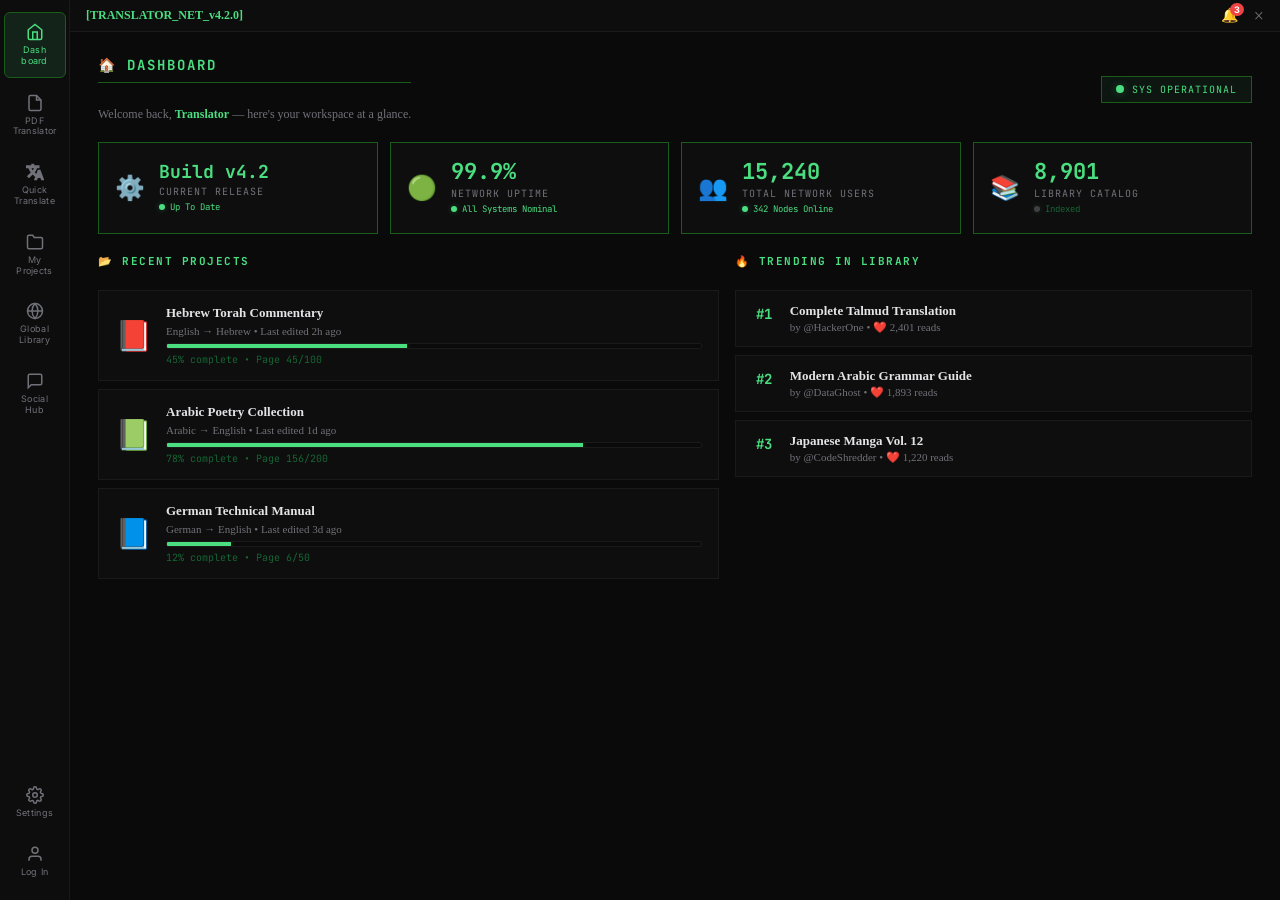
==== web_ui/index.html @ 0e7c860c "New UI moving onto social hub and dashboard" ====
<!DOCTYPE html>
<html lang="en">
<head>
    <meta charset="UTF-8">
    <meta name="viewport" content="width=device-width, initial-scale=1.0">
    <title>[PDF_TRANSLATOR_v4.2.0]</title>
    <link href="https://fonts.googleapis.com/css2?family=JetBrains+Mono:wght@400;500;700&family=Inter:wght@400;600;700&display=swap" rel="stylesheet">
    <link rel="stylesheet" href="style.css">
    <script type="text/javascript" src="/eel.js"></script>
</head>
<body>

    <div class="app-container">
        
        <!-- NARROW SIDEBAR -->
        <aside class="sidebar">
            <div class="sidebar-icon active" data-tab="dashboard" onclick="switchTab('dashboard', this)">
                <svg width="18" height="18" viewBox="0 0 24 24" fill="none" stroke="currentColor" stroke-width="2"><path d="M3 9l9-7 9 7v11a2 2 0 0 1-2 2H5a2 2 0 0 1-2-2z"/><polyline points="9 22 9 12 15 12 15 22"/></svg>
                <span>Dash<br>board</span>
            </div>
            <div class="sidebar-icon" data-tab="translator" onclick="switchTab('translator', this)">
                <svg width="18" height="18" viewBox="0 0 24 24" fill="none" stroke="currentColor" stroke-width="2"><path d="M14 2H6a2 2 0 0 0-2 2v16a2 2 0 0 0 2 2h12a2 2 0 0 0 2-2V8z"/><polyline points="14 2 14 8 20 8"/></svg>
                <span>PDF<br>Translator</span>
            </div>
            <div class="sidebar-icon" data-tab="quicktranslate" onclick="switchTab('quicktranslate', this)">
                <svg width="18" height="18" viewBox="0 0 24 24" fill="none" stroke="currentColor" stroke-width="2"><path d="M12.87 15.07l-2.54-2.51.03-.03A17.52 17.52 0 0014.07 6H17V4h-7V2H8v2H1v2h11.17C11.5 7.92 10.44 9.75 9 11.35 8.07 10.32 7.3 9.19 6.69 8h-2c.73 1.63 1.73 3.17 2.98 4.56l-5.09 5.02L4 19l5-5 3.11 3.11.76-2.04zM18.5 10h-2L12 22h2l1.12-3h4.75L21 22h2l-4.5-12zm-2.62 7l1.62-4.33L19.12 17h-3.24z"/></svg>
                <span>Quick<br>Translate</span>
            </div>
            <div class="sidebar-icon" data-tab="projects" onclick="switchTab('projects', this)">
                <svg width="18" height="18" viewBox="0 0 24 24" fill="none" stroke="currentColor" stroke-width="2"><path d="M22 19a2 2 0 0 1-2 2H4a2 2 0 0 1-2-2V5a2 2 0 0 1 2-2h5l2 3h9a2 2 0 0 1 2 2z"/></svg>
                <span>My<br>Projects</span>
            </div>
            <div class="sidebar-icon" data-tab="library" onclick="switchTab('library', this)">
                <svg width="18" height="18" viewBox="0 0 24 24" fill="none" stroke="currentColor" stroke-width="2"><circle cx="12" cy="12" r="10"/><line x1="2" y1="12" x2="22" y2="12"/><path d="M12 2a15.3 15.3 0 0 1 4 10 15.3 15.3 0 0 1-4 10 15.3 15.3 0 0 1-4-10 15.3 15.3 0 0 1 4-10z"/></svg>
                <span>Global<br>Library</span>
            </div>
            <div class="sidebar-icon" data-tab="social" onclick="switchTab('social', this)">
                <svg width="18" height="18" viewBox="0 0 24 24" fill="none" stroke="currentColor" stroke-width="2"><path d="M21 15a2 2 0 0 1-2 2H7l-4 4V5a2 2 0 0 1 2-2h14a2 2 0 0 1 2 2z"/></svg>
                <span>Social<br>Hub</span>
            </div>
            <div class="sidebar-spacer"></div>
            <div class="sidebar-icon" id="sidebarSettingsBtn" data-tab="settings" onclick="switchTab('settings', this)">
                <svg width="18" height="18" viewBox="0 0 24 24" fill="none" stroke="currentColor" stroke-width="2"><circle cx="12" cy="12" r="3"/><path d="M19.4 15a1.65 1.65 0 0 0 .33 1.82l.06.06a2 2 0 0 1 0 2.83 2 2 0 0 1-2.83 0l-.06-.06a1.65 1.65 0 0 0-1.82-.33 1.65 1.65 0 0 0-1 1.51V21a2 2 0 0 1-2 2 2 2 0 0 1-2-2v-.09A1.65 1.65 0 0 0 9 19.4a1.65 1.65 0 0 0-1.82.33l-.06.06a2 2 0 0 1-2.83 0 2 2 0 0 1 0-2.83l.06-.06A1.65 1.65 0 0 0 4.68 15a1.65 1.65 0 0 0-1.51-1H3a2 2 0 0 1-2-2 2 2 0 0 1 2-2h.09A1.65 1.65 0 0 0 4.6 9a1.65 1.65 0 0 0-.33-1.82l-.06-.06a2 2 0 0 1 0-2.83 2 2 0 0 1 2.83 0l.06.06A1.65 1.65 0 0 0 9 4.68a1.65 1.65 0 0 0 1-1.51V3a2 2 0 0 1 2-2 2 2 0 0 1 2 2v.09a1.65 1.65 0 0 0 1 1.51 1.65 1.65 0 0 0 1.82-.33l.06-.06a2 2 0 0 1 2.83 0 2 2 0 0 1 0 2.83l-.06.06A1.65 1.65 0 0 0 19.4 9a1.65 1.65 0 0 0 1.51 1H21a2 2 0 0 1 2 2 2 2 0 0 1-2 2h-.09a1.65 1.65 0 0 0-1.51 1z"/></svg>
                <span>Settings</span>
            </div>
            <div class="sidebar-icon" id="sidebarProfileBtn" onclick="openLoginModal()">
                <svg width="18" height="18" viewBox="0 0 24 24" fill="none" stroke="currentColor" stroke-width="2"><path d="M20 21v-2a4 4 0 0 0-4-4H8a4 4 0 0 0-4 4v2"/><circle cx="12" cy="7" r="4"/></svg>
                <span>Log In</span>
            </div>
        </aside>

        <!-- MAIN WORKSPACE -->
        <main class="workspace">
            
            <!-- CUSTOM TITLE BAR -->
            <div class="title-bar">
                <span class="title-text">[TRANSLATOR_NET_v4.2.0]</span>
                <div class="title-bar-right">
                    <div class="title-notif-btn" onclick="toggleNotifDropdown()">
                        🔔 <span class="notif-badge">3</span>
                    </div>
                    <span class="title-close">×</span>
                </div>
                
                <!-- NOTIFICATION DROPDOWN -->
                <div class="notif-dropdown" id="notifDropdown" style="display:none;">
                    <div class="notif-dropdown-header">RECENT NOTIFICATIONS</div>
                    <div class="dash-notif-list">
                        <div class="dash-notif" onclick="openSocialHub()">
                            <span class="notif-icon">👤</span>
                            <div class="notif-text">
                                <span class="notif-user">@CodeShredder</span> sent you a friend request
                                <div class="notif-time">2 minutes ago</div>
                            </div>
                        </div>
                        <div class="dash-notif" onclick="openSocialHub()">
                            <span class="notif-icon">📚</span>
                            <div class="notif-text">
                                <span class="notif-user">@NetReaver</span> shared "Russian Classics"
                                <div class="notif-time">1 hour ago</div>
                            </div>
                        </div>
                        <div class="dash-notif" onclick="openSocialHub()">
                            <span class="notif-icon">💬</span>
                            <div class="notif-text">
                                New message from <span class="notif-user">@Cipher_X</span>
                                <div class="notif-time">3 hours ago</div>
                            </div>
                        </div>
                    </div>
                </div>
            </div>

            <!-- ======================== -->
            <!-- TAB: DASHBOARD            -->
            <!-- ======================== -->
            <div class="tab-page active" id="tab-dashboard">
                <div class="page-content dash-page">
                    <!-- Welcome Header -->
                    <div class="dash-welcome">
                        <div class="dash-welcome-text">
                            <div class="page-title">🏠 DASHBOARD</div>
                            <div class="dash-greeting">Welcome back, <span class="dash-username">Translator</span> — here's your workspace at a glance.</div>
                        </div>
                        <div class="dash-sys-status">
                            <span class="sys-dot"></span>
                            <span>SYS OPERATIONAL</span>
                        </div>
                    </div>

                    <!-- Stat Widgets Row -->
                    <div class="dash-stats-row">
                        <div class="dash-stat">
                            <div class="dash-stat-icon" style="font-size:24px;">⚙️</div>
                            <div class="dash-stat-info">
                                <div class="dash-stat-number" style="font-size:18px;">Build v4.2</div>
                                <div class="dash-stat-label">Current Release</div>
                                <div class="dash-stat-live"><span class="live-dot"></span> Up To Date</div>
                            </div>
                        </div>
                        <div class="dash-stat">
                            <div class="dash-stat-icon" style="font-size:24px;">🟢</div>
                            <div class="dash-stat-info">
                                <div class="dash-stat-number">99.9%</div>
                                <div class="dash-stat-label">Network Uptime</div>
                                <div class="dash-stat-live"><span class="live-dot"></span> All Systems Nominal</div>
                            </div>
                        </div>
                        <div class="dash-stat">
                            <div class="dash-stat-icon" style="font-size:24px;">👥</div>
                            <div class="dash-stat-info">
                                <div class="dash-stat-number">15,240</div>
                                <div class="dash-stat-label">Total Network Users</div>
                                <div class="dash-stat-live"><span class="live-dot"></span> 342 Nodes Online</div>
                            </div>
                        </div>
                        <div class="dash-stat">
                            <div class="dash-stat-icon" style="font-size:24px;">📚</div>
                            <div class="dash-stat-info">
                                <div class="dash-stat-number">8,901</div>
                                <div class="dash-stat-label">Library Catalog</div>
                                <div class="dash-stat-live" style="color:var(--text-green-dim);"><span class="live-dot" style="animation:none;opacity:0.5; background:var(--text-muted);"></span> Indexed</div>
                            </div>
                        </div>
                    </div>

                    <!-- Two-Column: Recent Projects + Right Panel -->
                    <div class="dash-main-grid">
                        <!-- Left: Recent Projects -->
                        <div class="dash-section">
                            <div class="section-label">📂 RECENT PROJECTS</div>
                            <div class="dash-projects-list">
                                <div class="dash-project-card" onclick="switchTab('translator', document.querySelector('[data-tab=translator]'))">
                                    <div class="dash-project-cover">📕</div>
                                    <div class="dash-project-info">
                                        <div class="dash-project-name">Hebrew Torah Commentary</div>
                                        <div class="dash-project-meta">English → Hebrew • Last edited 2h ago</div>
                                        <div class="dash-project-progress-bar"><div class="dash-project-fill" style="width:45%"></div></div>
                                        <div class="dash-project-percent">45% complete • Page 45/100</div>
                                    </div>
                                </div>
                                <div class="dash-project-card">
                                    <div class="dash-project-cover">📗</div>
                                    <div class="dash-project-info">
                                        <div class="dash-project-name">Arabic Poetry Collection</div>
                                        <div class="dash-project-meta">Arabic → English • Last edited 1d ago</div>
                                        <div class="dash-project-progress-bar"><div class="dash-project-fill" style="width:78%"></div></div>
                                        <div class="dash-project-percent">78% complete • Page 156/200</div>
                                    </div>
                                </div>
                                <div class="dash-project-card">
                                    <div class="dash-project-cover">📘</div>
                                    <div class="dash-project-info">
                                        <div class="dash-project-name">German Technical Manual</div>
                                        <div class="dash-project-meta">German → English • Last edited 3d ago</div>
                                        <div class="dash-project-progress-bar"><div class="dash-project-fill" style="width:12%"></div></div>
                                        <div class="dash-project-percent">12% complete • Page 6/50</div>
                                    </div>
                                </div>
                            </div>
                        </div>

                        <!-- Right: Trending -->
                        <div class="dash-right-col">
                            <!-- Trending -->
                            <div class="dash-section">
                                <div class="section-label">🔥 TRENDING IN LIBRARY</div>
                                <div class="dash-trending-list">
                                    <div class="dash-trending-item">
                                        <span class="trending-rank">#1</span>
                                        <div class="trending-info">
                                            <div class="trending-title">Complete Talmud Translation</div>
                                            <div class="trending-meta">by @HackerOne • ❤️ 2,401 reads</div>
                                        </div>
                                    </div>
                                    <div class="dash-trending-item">
                                        <span class="trending-rank">#2</span>
                                        <div class="trending-info">
                                            <div class="trending-title">Modern Arabic Grammar Guide</div>
                                            <div class="trending-meta">by @DataGhost • ❤️ 1,893 reads</div>
                                        </div>
                                    </div>
                                    <div class="dash-trending-item">
                                        <span class="trending-rank">#3</span>
                                        <div class="trending-info">
                                            <div class="trending-title">Japanese Manga Vol. 12</div>
                                            <div class="trending-meta">by @CodeShredder • ❤️ 1,220 reads</div>
                                        </div>
                                    </div>
                                </div>
                            </div>
                        </div>
                    </div>
                </div>
            </div>

            <!-- ======================== -->
            <!-- TAB: TRANSLATOR          -->
            <!-- ======================== -->
            <div class="tab-page" id="tab-translator">

                <!-- STATE 1: DROP ZONE (shown on app open) -->
                <div class="translator-dropzone-state" id="translator-dropzone-state"
                     ondragover="event.preventDefault(); this.querySelector('.translator-dropzone').classList.add('drag-hover')"
                     ondragleave="this.querySelector('.translator-dropzone').classList.remove('drag-hover')"
                     ondrop="handlePDFDrop(event)">
                    <div class="translator-dropzone" onclick="handlePDFClick()">
                        <div class="translator-drop-icon">📄</div>
                        <div class="translator-drop-title">Drop a PDF here or click to browse</div>
                        <div class="translator-drop-hint">Supports PDF files up to 200MB</div>
                        <div class="translator-drop-formats">
                            <span class="format-tag">PDF</span>
                        </div>
                    </div>
                </div>

                <!-- STATE 2: ACTIVE WORKSPACE (hidden until PDF loaded) -->
                <div class="translator-workspace" id="translator-workspace" style="display:none;">
                    <header class="top-bar">
                        <div class="search-box">
                            <span class="search-icon">🔍</span>
                            <input type="text" id="translatorSearchInput" placeholder="Search text in book... (Enter)" onkeydown="if(event.key==='Enter') searchPDFContent()">
                        </div>
                        <div class="progress-module">
                            <span class="progress-label" id="translator-progress-label">Ready — Press START to begin translation</span>
                            <div class="progress-track">
                                <div class="progress-fill" id="translator-progress-fill" style="width: 0%;"></div>
                            </div>
                        </div>
                        <div class="top-bar-controls">
                            <button class="footer-btn" id="translator-rescan-btn" onclick="triggerRescanCurrentPage()" title="Force a re-scan of this specific page">🔍 RESCAN PAGE</button>
                            <button class="translator-start-btn" id="translator-start-btn" onclick="toggleTranslation()">▶ START</button>
                            <button class="translator-clear-btn" onclick="clearTranslator()">🗑 CLEAR</button>
                        </div>
                    </header>

                    <section class="panes-grid">
                        <div class="pane">
                            <div class="pane-header">
                                <span>ORIGINAL PDF IMAGE</span>
                                <span class="pane-meta" id="translatorImageMeta">[page]</span>
                            </div>
                            <div class="pane-content image-area">
                                <div class="image-placeholder" id="translatorImageArea">
                                    <div style="text-align:center; color:var(--text-muted); font-family:var(--font-mono); font-size:12px;">📄 Load a PDF to see its pages</div>
                                </div>
                            </div>
                        </div>
                        <div class="pane">
                            <div class="pane-header">
                                <div style="display:flex; align-items:center; gap:8px;">
                                    <span>OCR TEXT</span>
                                    <span class="pane-meta" id="translatorOCRMeta">[Source]</span>
                                </div>
                                <div class="pane-tools">
                                    <button class="footer-btn action-copy-btn" style="font-size:10px" onclick="copyTextToClipboard('translatorOCRText', this)">📋 Copy</button>
                                </div>
                            </div>
                            <div class="pane-content code-area">
                                <textarea class="code-block" id="translatorOCRText" oninput="saveTranslatorEdits()" placeholder="No content loaded."></textarea>
                            </div>
                        </div>
                        <div class="pane">
                            <div class="pane-header">
                                <div style="display:flex; align-items:center; gap:8px;">
                                    <span>TRANSLATED TEXT</span>
                                    <span class="pane-meta" id="translatorTransMeta">[Target]</span>
                                </div>
                                <div class="pane-tools">
                                    <button class="footer-btn action-copy-btn" style="font-size:10px" onclick="copyTextToClipboard('translatorTransText', this)">📋 Copy</button>
                                </div>
                            </div>
                            <div class="pane-content code-area">
                                <textarea class="code-block" id="translatorTransText" oninput="saveTranslatorEdits()" placeholder="No content loaded."></textarea>
                            </div>
                        </div>
                    </section>

                    <footer class="bottom-footer">
                        <div class="footer-left">
                            <span class="footer-label">Page:</span>
                            <input type="number" class="page-jump-input" id="translatorPageJump" value="1" min="1" max="1" onkeydown="if(event.key==='Enter') jumpToTranslatorPage()">
                            <span class="footer-label" id="translatorPageTotal">/ 1</span>
                            <button class="footer-btn" onclick="translatorPrevPage()">← PREV</button>
                            <button class="footer-btn" onclick="translatorNextPage()">NEXT →</button>
                        </div>
                        <div class="footer-right" style="position:relative;">
                            <span class="footer-label">SOURCE:</span>
                            <select class="footer-select upward-select" id="translatorSourceLang"></select>
                            <span class="footer-label">TARGET:</span>
                            <select class="footer-select green upward-select" id="translatorTargetLang"></select>
                            <button class="publish-btn" onclick="openPublishModal()">🚀 PUBLISH TO CLOUD</button>
                        </div>
                    </footer>

                </div>
            </div>

            <!-- ======================== -->
            <!-- TAB: QUICK TRANSLATE     -->
            <!-- ======================== -->
            <div id="qtModalBackdrop" style="display:none; position:fixed; top:0; left:0; width:100vw; height:100vh; background:rgba(0,0,0,0.7); z-index:9998;" onclick="closeQuickTranslateModal()"></div>
            <div class="tab-page" id="tab-quicktranslate">
                <div class="qt-modal-close-btn" style="display:none; position:absolute; right:15px; top:15px; font-size:24px; cursor:pointer; color:var(--text-muted); z-index:10001;" onclick="closeQuickTranslateModal()">×</div>
                <!-- Quick Translate Top Bar -->
                <div class="qt-page-toolbar">
                    <div class="qt-lang-bar">
                        <span class="footer-label">SOURCE:</span>
                        <select class="footer-select upward-select" id="qtSourceLang"></select>
                        <span class="qt-swap-btn" title="Swap Languages" onclick="swapQTLangs()">⇄</span>
                        <span class="footer-label">TARGET:</span>
                        <select class="footer-select green upward-select" id="qtTargetLang"></select>
                    </div>
                    <div class="qt-engine-bar">
                        <span class="footer-label">ENGINE:</span>
                        <select class="footer-select upward-select" id="qtEngineSelect">
                            <option>Google</option>
                            <option>DeepL</option>
                            <option>GPT-4o</option>
                            <option>Ollama (Local)</option>
                        </select>
                    </div>
                    <div class="qt-mode-toggle">
                        <button class="qt-mode-btn active" id="btn-qt-text" onclick="setQTMode('text', this)">📝 Text</button>
                        <button class="qt-mode-btn" id="btn-qt-image" onclick="setQTMode('image', this)">📷 Image</button>
                    </div>
                    <button class="publish-btn" id="qtTranslateBtn" onclick="executeQuickTranslate()">⚡ TRANSLATE</button>
                </div>

                <!-- Text Mode -->
                <div class="qt-full-content" id="qt-mode-text">
                    <div class="qt-full-grid">
                        <div class="qt-full-pane">
                            <div class="pane-header">
                                <span>INPUT [SOURCE]</span>
                                <span class="pane-meta qt-char-count" id="qtTextCount">0 chars</span>
                            </div>
                            <textarea class="qt-full-textarea" id="qtTextInput" placeholder="Type or paste text to translate..." oninput="document.getElementById('qtTextCount').textContent = this.value.length + ' chars'"></textarea>
                        </div>
                        <div class="qt-full-pane">
                            <div class="pane-header">
                                <span>OUTPUT [TARGET]</span>
                                <div class="pane-tools">
                                    <button class="footer-btn action-copy-btn" style="font-size:10px" onclick="copyTextToClipboard('qtTextOutput', this)">📋 Copy</button>
                                </div>
                            </div>
                            <textarea class="qt-full-textarea" id="qtTextOutput" placeholder="Translation will appear here..." readonly></textarea>
                        </div>
                    </div>
                </div>

                <!-- Image Mode -->
                <div class="qt-full-content" id="qt-mode-image" style="display:none">
                    <div class="qt-image-layout">
                        <div class="qt-full-pane">
                            <div class="pane-header"><span>IMAGE INPUT</span></div>
                            <div class="qt-dropzone-full" id="qtImageDropzone" onclick="triggerQTImageUpload()">
                                <span class="qt-drop-icon">📷</span>
                                <span id="qtImageStatus">Drop an image here or click to browse</span>
                                <span class="qt-drop-hint">(Supports PNG, JPG, BMP)</span>
                            </div>
                            <!-- Hidden file input for image -->
                            <input type="file" id="qtImageInput" style="display:none" accept="image/png, image/jpeg, image/bmp" onchange="handleQTImageSelect(event)">
                        </div>
                        <div class="qt-full-pane">
                            <div class="pane-header">
                                <span>OCR TRANSCRIPT</span>
                                <span class="pane-meta">[Extracted Text]</span>
                            </div>
                            <textarea class="qt-full-textarea" id="qtOcrOutput" placeholder="Raw OCR text will appear here so you can verify accuracy before translation..."></textarea>
                        </div>
                        <div class="qt-full-pane">
                            <div class="pane-header">
                                <span>TRANSLATED OUTPUT</span>
                                <div class="pane-tools">
                                    <button class="footer-btn action-copy-btn" style="font-size:10px" onclick="copyTextToClipboard('qtImageTransOutput', this)">📋 Copy</button>
                                </div>
                            </div>
                            <textarea class="qt-full-textarea" id="qtImageTransOutput" placeholder="Final translated text will appear here..." readonly></textarea>
                        </div>
                    </div>
                </div>
            </div>

            <!-- ======================== -->
            <!-- TAB: MY PROJECTS         -->
            <!-- ======================== -->
            <div class="tab-page" id="tab-projects">
                <div class="page-content">
                    <div class="page-title">📂 MY PROJECTS</div>
                    <div id="projectsInProgress">
                        <div class="section-label">IN PROGRESS</div>
                        <div class="library-grid" id="projectsList">
                            <!-- Dynamically populated -->
                            <div class="status-msg">Fetching your projects...</div>
                        </div>
                    </div>
                    <div id="projectsPublished">
                        <div class="section-label" style="margin-top:30px">PUBLISHED (CLOUD)</div>
                        <div class="library-grid" id="publishedList">
                            <!-- Dynamically populated -->
                        </div>
                    </div>
                </div>
            </div>

            <!-- ======================== -->
            <!-- TAB: GLOBAL LIBRARY      -->
            <!-- ======================== -->
            <div class="tab-page" id="tab-library">
                <div class="page-content">
                    <div class="library-controls">
                        <div class="search-container">
                            <span class="search-icon">🔍</span>
                            <input id="librarySearchInput" type="text" placeholder="Search Global Archives..." oninput="handleLibrarySearch(this.value)">
                        </div>
                    </div>

                    <div id="libraryContainer">
                        <!-- Categories and grids dynamically populated -->
                        <div class="status-msg">Accessing the Neural Library...</div>
                    </div>

                    <!-- IN-PLACE READER VIEW (hidden until a book is clicked) -->
                    <div id="libraryReaderView" style="display:none;" class="reader-container">
                        <div class="reader-toolbar">
                            <button class="reader-back-btn" onclick="closeLibraryReader()">← BACK TO LIBRARY</button>
                            <div class="reader-book-info">
                                <span class="reader-book-title" id="readerBookTitle">Book Title</span>
                                <span class="reader-book-author" id="readerBookAuthor">by Author</span>
                            </div>
                            <div class="reader-page-nav">
                                <button class="footer-btn" id="toggleImagePaneBtn" onclick="toggleReaderImagePane()" title="Toggle Original Image">🖼️ IMAGE</button>
                                <button class="footer-btn" onclick="readerPrevPage()">← PREV</button>
                                <span class="reader-page-counter" id="readerPageCounter">Page 1 / 1</span>
                                <button class="footer-btn" onclick="readerNextPage()">NEXT →</button>
                            </div>
                        </div>

                        <div class="reader-panes">
                            <div class="reader-pane" id="readerImagePane">
                                <div class="pane-header">
                                    <span>ORIGINAL IMAGE</span>
                                    <span class="pane-meta">[PDF]</span>
                                </div>
                                <div class="pane-content image-area">
                                    <div class="image-placeholder" id="readerImageArea">
                                        <div style="text-align:center; color:var(--text-muted); font-family:var(--font-mono); font-size:12px;">📄 Original PDF page will render here</div>
                                    </div>
                                </div>
                            </div>
                            <div class="reader-pane">
                                <div class="pane-header">
                                    <div style="display:flex; align-items:center; gap:8px;">
                                        <span>ORIGINAL TEXT</span>
                                        <span class="pane-meta" id="readerOrigLang">[Source]</span>
                                    </div>
                                    <div class="pane-tools">
                                        <button class="footer-btn action-copy-btn" style="font-size:10px" onclick="copyTextToClipboard('readerOriginalText', this)">📋 Copy</button>
                                    </div>
                                </div>
                                <div class="pane-content code-area">
                                    <pre class="code-block" id="readerOriginalText">No content loaded.</pre>
                                </div>
                            </div>
                            <div class="reader-pane">
                                <div class="pane-header">
                                    <div style="display:flex; align-items:center; gap:8px;">
                                        <span>TRANSLATED TEXT</span>
                                        <span class="pane-meta" id="readerTransLang">[Target]</span>
                                    </div>
                                    <div class="pane-tools">
                                        <button class="footer-btn action-copy-btn" style="font-size:10px" onclick="copyTextToClipboard('readerTranslatedText', this)">📋 Copy</button>
                                    </div>
                                </div>
                                <div class="pane-content code-area">
                                    <pre class="code-block" id="readerTranslatedText">No content loaded.</pre>
                                </div>
                            </div>
                        </div>

                        <div class="reader-actions">
                            <button class="reader-action-btn pulse" onclick="togglePulse(window._readerBookId, this)">
                                ❤️ <span id="readerPulseCount">0</span> Pulse
                            </button>
                            <button class="reader-action-btn clone" onclick="handleCloneBook()">
                                📋 Clone to My Projects
                            </button>
                            <button class="reader-action-btn edit" id="readerEditBtn" onclick="handleReaderEdit()" style="display:none;">
                                ✏️ Edit Translation
                            </button>
                            <button class="reader-action-btn request" id="readerRequestBtn" onclick="handleRequestAccess()" style="display:none;">
                                🔒 Request Edit Access
                            </button>
                            <button class="reader-action-btn suggest" onclick="openSuggestModal()">
                                💡 Suggest Edit
                            </button>
                        </div>
                    </div>
                </div>
            </div>

            <!-- SUGGEST EDIT MODAL -->
            <div class="login-overlay" id="suggestEditModal">
                <div class="login-modal" style="width:550px;">
                    <div class="login-header">
                        <div class="login-title">💡 SUGGEST AN EDIT</div>
                        <div class="login-close" onclick="closeSuggestModal()">×</div>
                    </div>
                    <div class="login-body">
                        <div class="login-field">
                            <label>PAGE</label>
                            <input type="text" id="suggestPageRef" class="login-input" readonly>
                        </div>
                        <div class="login-field">
                            <label>ORIGINAL TEXT (SELECT THE PART TO FIX)</label>
                            <textarea id="suggestOriginal" class="login-input" placeholder="Paste the original translated text here..." style="height:80px; resize:none;"></textarea>
                        </div>
                        <div class="login-field">
                            <label>YOUR SUGGESTED TRANSLATION</label>
                            <textarea id="suggestNew" class="login-input" placeholder="Enter your improved translation..." style="height:80px; resize:none;"></textarea>
                        </div>
                        <div id="suggestError" style="color:#ef4444; font-size:11px; font-family:var(--font-mono); height:14px;"></div>
                        <button class="login-action-btn" onclick="submitSuggestion()">SUBMIT SUGGESTION</button>
                    </div>
                </div>
            </div>

            <!-- ======================== -->
            <!-- TAB: SOCIAL HUB          -->
            <!-- ======================== -->
            <div class="tab-page" id="tab-social">
                <div class="page-content social-master-grid">
                    
                    <!-- Left Sidebar (Inbox & Friends) -->
                    <div class="social-left-col">
                        <div class="social-action-btn">
                            <span class="social-btn-icon">➕</span> Add Friend
                        </div>
                        
                        <div class="social-section">
                            <div class="social-header">INBOX (DIRECT MESSAGES)</div>
                            <div class="social-inbox-item active">
                                <div class="inbox-avatar">T</div>
                                <div class="inbox-info">
                                    <div class="inbox-name">translator_pro</div>
                                    <div class="inbox-preview">Thanks! Shared the book...</div>
                                </div>
                                <div class="inbox-unread">1</div>
                            </div>
                            <div class="social-inbox-item">
                                <div class="inbox-avatar" style="background:var(--bg-panel); color:var(--text-white);">C</div>
                                <div class="inbox-info">
                                    <div class="inbox-name">Cipher_X</div>
                                    <div class="inbox-preview">Can you help with page 45?</div>
                                </div>
                            </div>
                        </div>

                        <div class="social-section" style="flex-grow:1; overflow-y:auto;">
                            <div class="social-header">NETWORK NODES (FRIENDS)</div>
                            <div class="social-friend" oncontextmenu="showFriendMenu(event, 'hebrew_scholar')"><span class="live-dot" style="margin-right:8px;"></span> hebrew_scholar</div>
                            <div class="social-friend" oncontextmenu="showFriendMenu(event, 'dr_translate')"><span class="live-dot" style="margin-right:8px;"></span> dr_translate</div>
                            <div class="social-friend offline" oncontextmenu="showFriendMenu(event, 'manga_fan_01')"><span class="live-dot" style="margin-right:8px; animation:none; opacity:0.3; background:var(--text-muted);"></span> manga_fan_01</div>
                            <div class="social-friend offline" oncontextmenu="showFriendMenu(event, 'dostoevsky_fan')"><span class="live-dot" style="margin-right:8px; animation:none; opacity:0.3; background:var(--text-muted);"></span> dostoevsky_fan</div>
                        </div>
                    </div>

                    <!-- Main Area (Tabs + Feed) -->
                    <div class="social-main-col">
                        <div class="social-tabs">
                            <div class="social-tab active" onclick="switchSocialTab('activity', this)">[ ACTIVITY FEED ]</div>
                            <div class="social-tab" onclick="switchSocialTab('forums', this)">[ FORUMS ]</div>
                            <div class="social-tab" onclick="switchSocialTab('workspace', this)">[ COLLAB WORKSPACE ]</div>
                        </div>
                        
                        <!-- Activity Feed View -->
                        <div class="social-view active" id="social-activity">
                            <div class="activity-card">
                                <div class="activity-header">
                                    <div class="activity-avatar">N</div>
                                    <div class="activity-desc"><span style="color:var(--accent-green);">NetReaver</span> published a new translation</div>
                                    <div class="activity-time">2h ago</div>
                                </div>
                                <div class="activity-body">
                                    <div class="activity-book-card">
                                        <div class="book-icon">📚</div>
                                        <div class="book-info">
                                            <div class="book-title">Russian Classics Vol. 1</div>
                                            <div class="book-meta">RU → EN • 542 Pages</div>
                                        </div>
                                    </div>
                                </div>
                            </div>
                            <div class="activity-card">
                                <div class="activity-header">
                                    <div class="activity-avatar" style="background:#ef4444;">E</div>
                                    <div class="activity-desc"><span style="color:var(--accent-green);">Enigma_Zero</span> reached a milestone!</div>
                                    <div class="activity-time">5h ago</div>
                                </div>
                                <div class="activity-body">
                                    🎯 Translated over 10,000 pages this month using DeepL and Manual verification.
                                </div>
                            </div>
                        </div>

                        <!-- Forums View -->
                        <div class="social-view" id="social-forums" style="display:none;">
                            <div style="display:flex; justify-content:flex-end; margin-bottom:10px;">
                                <button class="footer-btn" style="width:auto; padding:8px 16px;">➕ NEW THREAD</button>
                            </div>
                            <div class="forum-thread">
                                <div class="forum-stats">
                                    <div class="forum-stat">▲ 42</div>
                                    <div class="forum-stat" style="color:var(--text-muted);">💬 12</div>
                                </div>
                                <div class="forum-content">
                                    <div class="forum-title">Best OCR settings for 19th Century German Fraktur?</div>
                                    <div class="forum-meta">Posted by <span style="color:var(--accent-green);">historian_99</span> • Technical Help • 3 days ago</div>
                                </div>
                            </div>
                            <div class="forum-thread">
                                <div class="forum-stats">
                                    <div class="forum-stat">▲ 156</div>
                                    <div class="forum-stat" style="color:var(--text-muted);">💬 89</div>
                                </div>
                                <div class="forum-content">
                                    <div class="forum-title">Megathread: Translating idiomatic expressions (Arabic to English)</div>
                                    <div class="forum-meta">Posted by <span style="color:var(--accent-green);">dr_translate</span> • General Discussion • 1 week ago</div>
                                </div>
                            </div>
                        </div>

                        <!-- Workspace View -->
                        <div class="social-view" id="social-workspace" style="display:none;">
                            <div class="pr-card">
                                <div class="pr-header">
                                    <div class="pr-status open">OPEN</div>
                                    <div class="pr-title">Review needed: Chapter 4 Medical terminology alignment</div>
                                </div>
                                <div class="pr-meta">#42 opened 2 days ago by <span style="color:var(--accent-green);">dr_translate</span> • 5 reviewers requested</div>
                            </div>
                            <div class="pr-card">
                                <div class="pr-header">
                                    <div class="pr-status merged">MERGED</div>
                                    <div class="pr-title">Fix formatting on Torah Commentary Page 112</div>
                                </div>
                                <div class="pr-meta">#41 merged 5 days ago by <span style="color:var(--accent-green);">hebrew_scholar</span></div>
                            </div>
                        </div>
                    </div>

                </div>
            </div>

            <!-- ======================== -->
            <!-- TAB: PROFILE             -->
            <!-- ======================== -->
            <div class="tab-page" id="tab-profile">
                <div class="page-content">
                    <div class="page-title">👤 USER PROFILE</div>
                    <div class="profile-header-area">
                        <div class="profile-avatar-container">
                            <div id="profileAvatarLarge" class="sidebar-avatar" style="width:80px; height:80px; font-size:32px;">U</div>
                            <button class="avatar-edit-overlay" onclick="handleAvatarUpload()">📷 Update</button>
                        </div>
                        <div class="profile-main-info">
                            <h2 id="profileDisplayName" style="margin:0; color:var(--accent-green);">TheGoyFather</h2>
                            <p id="profileUserStatus" style="margin:5px 0 0 0; color:var(--text-muted); font-size:12px;">Active Member • Cloud Sync Enabled</p>
                        </div>
                    </div>

                    <div class="settings-grid">
                        <div class="settings-section">
                            <div class="section-label">ACCOUNT DETAILS</div>
                            <div class="setting-row"><span class="setting-name">Username</span><input id="profileViewUsername" class="setting-input" value="TheGoyFather" readonly></div>
                            <div class="setting-row"><span class="setting-name">Email</span><input id="profileViewEmail" class="setting-input" value="user@example.com" readonly></div>
                            <div class="setting-row"><span class="setting-name">Cloud Status</span><span id="profileCloudStatus" class="setting-value connected">● Connected</span></div>
                        </div>
                        <div class="settings-section">
                            <div class="section-label">SUBSCRIPTION</div>
                            <div class="setting-row"><span class="setting-name">Plan</span><span class="setting-value connected">PRO TIER</span></div>
                            <div class="setting-row"><span class="setting-name">Cloud Storage</span><span class="setting-value">4.5 GB / 10 GB</span></div>
                        </div>
                        <div class="settings-section" style="margin-top: 20px;">
                            <button class="logout-btn" onclick="handleLogout()">Log Out of TRANSLATOR_NET</button>
                        </div>
                    </div>
                </div>
            </div>

            <!-- ======================== -->
            <!-- TAB: SETTINGS            -->
            <!-- ======================== -->
            <div class="tab-page" id="tab-settings">
                <div class="page-content">
                    <div class="page-title">⚙️ APP SETTINGS</div>
                    <div class="settings-grid">
                        <div class="settings-section">
                            <div class="section-label">AI TRANSLATION ENGINES</div>
                            <div class="setting-row"><span class="setting-name">Google Translate</span><span class="setting-value connected">● Active</span></div>
                            <div class="setting-row"><span class="setting-name">DeepL API Key</span><input class="setting-input" type="password" placeholder="Enter API key..."></div>
                            <div class="setting-row"><span class="setting-name">OpenAI GPT-4o</span><input class="setting-input" type="password" placeholder="Enter API key..."></div>
                            <div class="setting-row"><span class="setting-name">Ollama (Local)</span><span class="setting-value disconnected">● Not Running</span></div>
                        </div>
                        <div class="settings-section">
                            <div class="section-label">APPEARANCE</div>
                            <div class="setting-row"><span class="setting-name">Theme</span><select class="footer-select"><option>Dark (Hacker Green)</option><option>Light</option></select></div>
                            <div class="setting-row"><span class="setting-name">Font Size</span><input type="range" class="setting-slider" min="10" max="20" value="13"></div>
                        </div>
                    </div>
                </div>
            </div>

        </main>
    </div>

    <!-- RIGHT-CLICK CONTEXT MENU -->
    <div class="context-menu" id="contextMenu">
        <button class="context-item" onclick="openQuickTranslateModal()">⚡ Send to Quick Translate</button>
        <button class="context-item" onclick="closeContextMenu()">📋 Copy Text</button>
        <button class="context-item" onclick="closeContextMenu()">🔍 Look Up in Dictionary</button>
    </div>

    <!-- QUICK TRANSLATE OVERLAY MODAL (for right-click from Translator) -->
    <div class="qt-overlay" id="qtOverlay">
        <div class="qt-modal">
            <div class="qt-header">
                <span class="qt-title">⚡ QUICK TRANSLATE // COMMAND CENTER</span>
                <button class="qt-close" onclick="closeQuickTranslateModal()">✕ ESC</button>
            </div>
            <div class="qt-body">
                <div class="qt-section">
                    <div class="qt-section-header">TEXT TRANSLATE</div>
                    <div class="qt-text-grid">
                        <div class="qt-input-area">
                            <label class="qt-label">INPUT [SOURCE]</label>
                            <textarea class="qt-textarea" id="qtInput" placeholder="Paste or type text here..."></textarea>
                        </div>
                        <div class="qt-arrow-col">
                            <button class="qt-translate-btn" title="Translate">▶</button>
                        </div>
                        <div class="qt-input-area">
                            <label class="qt-label">OUTPUT [TARGET]</label>
                            <textarea class="qt-textarea" id="qtOutput" placeholder="Translation will appear here..." readonly></textarea>
                        </div>
                    </div>
                </div>
                <div class="qt-section">
                    <div class="qt-section-header">IMAGE TRANSLATE</div>
                    <div class="qt-dropzone">
                        <span class="qt-drop-icon">📷</span>
                        <span>Drop an image here or click to browse</span>
                        <span class="qt-drop-hint">(Supports PNG, JPG, BMP, TIFF)</span>
            </div>

    <!-- ============ LOGIN OVERLAY ============ -->
    <div class="login-overlay" id="loginOverlay">
        <div class="login-modal">
            <div class="login-header">
                <div class="login-title">TRANSLATOR_NET // SYSTEM AUTH</div>
                <div class="login-close" onclick="closeLoginModal()">×</div>
            </div>
            <div class="login-tabs">
                <div class="login-tab active" onclick="setLoginTab('login', this)">[ LOG IN ]</div>
                <div class="login-tab" onclick="setLoginTab('signup', this)">[ SIGN UP ]</div>
            </div>
            
            <div class="login-body" id="loginView">
                <div id="loginError" style="color: #E74C3C; font-size: 11px; margin-bottom: 10px; font-family: var(--font-mono); height: 14px;"></div>
                <div class="login-field">
                    <label>EMAIL OR USERNAME</label>
                    <input type="text" id="loginEmail" class="login-input" placeholder="sys_admin@network.local">
                </div>
                <div class="login-field">
                    <label>PASSWORD</label>
                    <input type="password" id="loginPass" class="login-input" placeholder="••••••••••••">
                </div>
                <button class="login-action-btn" onclick="handleLogin()">[ LOG IN ]</button>
            </div>

            <div class="login-body" id="signupView" style="display:none;">
                <div id="signupError" style="color: #E74C3C; font-size: 11px; margin-bottom: 10px; font-family: var(--font-mono); height: 14px;"></div>
                <div class="login-field">
                    <label>EMAIL ADDRESS</label>
                    <input type="text" id="regEmail" class="login-input" placeholder="new_node@network.local">
                </div>
                <div class="login-field">
                    <label>USERNAME</label>
                    <input type="text" id="regUser" class="login-input" placeholder="Node_77X">
                </div>
                <div class="login-field">
                    <label>PASSWORD</label>
                    <input type="password" id="regPass" class="login-input" placeholder="••••••••••••">
                </div>
                <button class="login-action-btn" onclick="handleRegister()">[ SIGN UP ]</button>
            </div>
        </div>
    </div>

    <!-- ============ AUTHOR PROFILE MODAL (NEURAL SIGNATURE) ============ -->
    <div class="login-overlay" id="authorProfileModal">
        <div class="login-modal" style="border-color:var(--accent-green); width:400px;">
            <div class="login-header">
                <div class="login-title">🕵️ NEURAL SIGNATURE</div>
                <div class="login-close" onclick="closeAuthorProfile()">×</div>
            </div>
            <div class="login-body" id="authorProfileBody" style="align-items:center; text-align:center; padding:30px;">
                <div class="status-msg">SCANNING NEURAL DATA...</div>
            </div>
        </div>
    </div>

    <!-- ============ PROJECT EDIT MODAL ============ -->
    <div class="login-overlay" id="projectEditModal">
        <div class="login-modal">
            <div class="login-header">
                <div class="login-title">⚙️ PROJECT SETTINGS</div>
                <div class="login-close" onclick="closeProjectEditModal()">×</div>
            </div>
            <div class="login-body">
                <input type="hidden" id="editBookId">
                <div class="login-field">
                    <label>BOOK TITLE</label>
                    <input type="text" id="editBookTitle" class="login-input" placeholder="Project Name">
                </div>
                <div class="login-field">
                    <label>CATEGORY</label>
                    <select id="editBookCategory" class="login-input" onchange="handleCategoryChange(this.value)" style="background:var(--bg-panel); color:var(--text-white); border:1px solid var(--border-dim); width:100%; box-sizing:border-box;">
                        <!-- Dynamically populated from Library Folders -->
                    </select>
                    <input type="text" id="editBookNewCategory" class="login-input" placeholder="ENTER NEW CATEGORY NAME..." style="display:none; margin-top:10px; border-color:var(--accent-green); text-transform:uppercase;">
                </div>
                <div class="login-field">
                    <label>DESCRIPTION</label>
                    <textarea id="editBookDescription" class="login-input" placeholder="WHAT IS THIS KNOWLEDGE ABOUT?" style="background:var(--bg-panel); color:var(--text-white); border:1px solid var(--border-dim); width:100%; box-sizing:border-box; height:80px; resize:none; font-family:var(--font-mono); font-size:12px; padding:10px;"></textarea>
                </div>
                <div class="login-field">
                    <label>TAGS (COMMA SEPARATED)</label>
                    <input type="text" id="editBookTags" class="login-input" placeholder="E.G. ANCIENT, MEDICAL, RARE" style="text-transform:uppercase;">
                </div>
                <div class="login-field" style="flex-direction:row; justify-content:space-between; align-items:center; display:flex; margin-top:10px;">
                    <label style="margin-bottom:0">PUBLIC ON GLOBAL LIBRARY</label>
                    <input type="checkbox" id="editBookPublic" style="width:20px; height:20px; accent-color:var(--accent-green);">
                </div>
                <div class="login-field" style="flex-direction:row; justify-content:space-between; align-items:center; display:flex; margin-top:10px;">
                    <label style="margin-bottom:0">READ-ONLY (NO CLONING/EDITING BY OTHERS)</label>
                    <input type="checkbox" id="editBookReadOnly" style="width:20px; height:20px; accent-color:var(--accent-green);">
                </div>
                
                <div id="editError" style="color:#ef4444; font-size:11px; margin-top:10px; font-family:var(--font-mono); height:14px;"></div>
                
                <button class="login-action-btn" onclick="saveProjectChanges()">SAVE CHANGES</button>
                <button class="login-action-btn" style="background:#ef444466; margin-top:10px; border-color:#ef4444; color:#fff;" onclick="confirmDeleteProject()">DELETE PROJECT</button>
            </div>
        </div>
    </div>

    <!-- ============ PUBLISH TO CLOUD MODAL ============ -->
    <div class="login-overlay" id="publishModal">
        <div class="login-modal">
            <div class="login-header">
                <div class="login-title">🚀 PUBLISH TO CLOUD</div>
                <div class="login-close" onclick="closePublishModal()">×</div>
            </div>
            <div class="login-body">
                <div class="login-field">
                    <label>BOOK TITLE</label>
                    <input type="text" id="publishTitle" class="login-input" placeholder="Enter a title for your translation">
                </div>
                <div class="login-field">
                    <label>CATEGORY</label>
                    <input type="text" id="publishCategory" class="login-input" placeholder="E.G. RELIGIOUS, ACADEMIC, FICTION" style="text-transform:uppercase;">
                </div>
                <div class="login-field">
                    <label>DESCRIPTION</label>
                    <textarea id="publishDescription" class="login-input" placeholder="Describe this translation..." style="background:var(--bg-panel); color:var(--text-white); border:1px solid var(--border-dim); width:100%; box-sizing:border-box; height:80px; resize:none; font-family:var(--font-mono); font-size:12px; padding:10px;"></textarea>
                </div>
                <div class="login-field">
                    <label>TAGS (COMMA SEPARATED)</label>
                    <input type="text" id="publishTags" class="login-input" placeholder="E.G. ANCIENT, MEDICAL, RARE" style="text-transform:uppercase;">
                </div>
                <div class="login-field" style="flex-direction:row; justify-content:space-between; align-items:center; display:flex; margin-top:10px;">
                    <label style="margin-bottom:0">PUBLIC ON GLOBAL LIBRARY</label>
                    <input type="checkbox" id="publishPublic" checked style="width:20px; height:20px; accent-color:var(--accent-green);">
                </div>
                <div class="login-field" style="flex-direction:row; justify-content:space-between; align-items:center; display:flex; margin-top:10px;">
                    <label style="margin-bottom:0">READ-ONLY (NO CLONING/EDITING)</label>
                    <input type="checkbox" id="publishReadOnly" style="width:20px; height:20px; accent-color:var(--accent-green);">
                </div>
                <div id="publishError" style="color:#ef4444; font-size:11px; margin-top:10px; font-family:var(--font-mono); height:14px;"></div>
                <button class="login-action-btn" id="publishSubmitBtn" onclick="submitPublish()">🚀 PUBLISH</button>
            </div>
        </div>
    </div>


    <script>
        // === TAB SWITCHING ===
        // --- LIBRARY & PROJECTS API ---

        let isFetchingProjects = false;
        async function refreshUserProjects() {
            if (isFetchingProjects) return;
            isFetchingProjects = true;

            const list = document.getElementById('projectsList');
            const pubList = document.getElementById('publishedList');
            if (!list) return;

            try {
                const res = await eel.fetch_user_projects()();
                if (res.success) {
                    window.allProjects = res.projects; // Store globally for easy access
                    list.innerHTML = ''; // In-progress (Future translations)
                    pubList.innerHTML = ''; // Your Archives (Finished/Private/Public)
                    
                    if (res.projects.length === 0) {
                        list.innerHTML = '<div class="status-msg">No local projects found. Start a new translation to see it here!</div>';
                    }

                    const grid = document.createElement('div');
                    grid.className = 'library-grid';
                    
                    res.projects.forEach(book => {
                        const card = document.createElement('div');
                        card.className = 'library-card';
                        card.onclick = () => openProjectInTranslator(book);
                        
                        // Calculated Metrics
                        const readTime = Math.max(2, (book.total_pages || 1) * 2);
                        const tags = (book.tags || '').split(',').map(t => t.trim()).filter(t => t);
                        const likes = book.likes || 0;
                        const hasGlow = likes >= 10;
                        const isFlaming = likes >= 50;

                        const icon = ['📕','📗','📘','📙','📓','📔'][Math.floor(Math.random() * 6)];
                        
                        card.innerHTML = `
                            <div class="lib-cover ${hasGlow ? 'resonance-glow' : ''}" style="position:relative;">
                                <div class="lib-icon">${icon}</div>
                                <div class="lib-description-overlay">${book.description || 'NO NEURAL DESCRIPTION PROVIDED.'}</div>
                                <div class="lib-read-time" style="font-size:12px; padding:6px 12px; font-weight:700;">⏱️ ~${readTime}m Cycle</div>
                            </div>
                            <div class="lib-info" style="position:relative;">
                                <span class="lib-title" style="font-size:18px; margin-bottom:6px;">${book.title}</span>
                                <span class="lib-author" style="color:var(--accent-green); font-size:13px;">${book.is_public ? 'Public ✅' : 'Private 🔒'}</span>
                                
                                <div class="lib-tags" style="margin-top:8px; height:24px; overflow:hidden;">
                                    ${tags.map(t => `<span style="font-size:10px; background:var(--bg-pane); padding:2px 6px; border-radius:3px; margin-right:4px; border:1px solid var(--border-dim);">#${t}</span>`).join('')}
                                </div>

                                <div class="lib-footer" style="display:flex; justify-content:space-between; align-items:center; margin-top:15px;">
                                    <button onclick="event.stopPropagation(); openProjectEditModal('${book.id}')" style="background:transparent; border:1px solid var(--border-dim); border-radius:20px; padding:6px 15px; color:var(--text-muted); cursor:pointer; font-family:var(--font-mono); font-size:11px; transition:0.3s;">⚙️ EDIT</button>
                                    <div style="font-size:14px; font-family:var(--font-mono); font-weight:700; color:var(--text-white);">❤️ ${likes}</div>
                                </div>
                            </div>
                        `;
                        
                        grid.appendChild(card);
                    });
                    
                    pubList.appendChild(grid);
                }
            } catch (err) {
                console.error("Failed to fetch projects:", err);
            } finally {
                isFetchingProjects = false;
            }
        }

        let isFetchingLibrary = false;
        async function refreshGlobalLibrary() {
            if (isFetchingLibrary) return;
            isFetchingLibrary = true;

            const container = document.getElementById('libraryContainer');
            if (!container) return;

            const searchTerm = document.getElementById('librarySearchInput') ? document.getElementById('librarySearchInput').value.toLowerCase() : '';

            try {
                const res = await eel.fetch_global_library()();
                if (res.success) {
                    container.innerHTML = '';
                    
                    const categories = Object.keys(res.library).sort();
                    syncCategoryDropdown(categories); // Keep Edit Modal in sync
                    let totalMatches = 0;

                    categories.forEach(cat => {
                        // Filter books in this category
                        const matchingBooks = res.library[cat].filter(book => {
                            if (!searchTerm) return true;
                            return book.title.toLowerCase().includes(searchTerm) || 
                                   (book.owner_username && book.owner_username.toLowerCase().includes(searchTerm)) ||
                                   (book.language && book.language.toLowerCase().includes(searchTerm));
                        });

                        if (matchingBooks.length === 0 && searchTerm && !cat.toLowerCase().includes(searchTerm)) {
                            return; // Skip category if no books match AND category name doesn't match
                        }

                        totalMatches += matchingBooks.length;

                        const details = document.createElement('details');
                        details.className = 'library-accordion';
                        if (searchTerm) details.open = true; // Auto-expand if searching

                        const summary = document.createElement('summary');
                        summary.className = 'category-header';
                        summary.innerHTML = `<span>📂 ${cat.toUpperCase()}</span> <span class="badge">${matchingBooks.length}</span>`;
                        details.appendChild(summary);
                        
                        const grid = document.createElement('div');
                        grid.className = 'library-grid';
                        
                        matchingBooks.forEach(book => {
                            const card = document.createElement('div');
                            card.className = 'library-card';
                            card.onclick = () => openLibraryReader(book);
                            
                            // Calculated Metrics
                            const readTime = Math.max(2, (book.total_pages || 1) * 2);
                            const tags = (book.tags || '').split(',').map(t => t.trim()).filter(t => t);
                            const likes = book.likes || 0;
                            const hasGlow = likes >= 10;
                            const isFlaming = likes >= 50;

                            const icon = ['📕','📗','📘','📙','📓','📔'][Math.floor(Math.random() * 6)];
                            
                            card.innerHTML = `
                                <div class="lib-cover ${hasGlow ? 'resonance-glow' : ''}" style="position:relative;">
                                    <div class="lib-icon">${icon}</div>
                                    <div class="lib-description-overlay">${book.description || 'NO NEURAL DESCRIPTION PROVIDED.'}</div>
                                    <div class="lib-read-time" style="font-size:12px; padding:6px 12px; font-weight:700;">⏱️ ~${readTime}m Cycle</div>
                                </div>
                                <div class="lib-info" style="position:relative;">
                                    <span class="lib-title" style="font-size:18px; margin-bottom:6px;">${book.title}</span>
                                    <span class="lib-author" onclick="openNeuralSignature('${book.owner_id}')" style="cursor:pointer; color:var(--accent-green); text-decoration:underline; font-size:13px;">by ${book.owner_username || 'Architect'}</span>
                                    
                                    <div class="lib-tags" style="margin-top:8px; height:24px; overflow:hidden;">
                                        ${tags.map(t => `<span style="font-size:10px; background:var(--bg-pane); padding:2px 6px; border-radius:3px; margin-right:4px; border:1px solid var(--border-dim);">#${t}</span>`).join('')}
                                    </div>

                                    <div class="lib-footer" style="display:flex; justify-content:flex-end; align-items:center; margin-top:15px;">
                                        <button class="pulse-btn ${isFlaming ? 'flaming-pulse' : ''}" onclick="event.stopPropagation(); togglePulse('${book.id}', this)" style="background:var(--bg-panel); border:1px solid var(--border-dim); border-radius:20px; padding:6px 15px; color:var(--text-white); cursor:pointer; font-size:18px; transition:0.3s; display:flex; align-items:center; gap:8px; box-shadow:0 2px 10px rgba(0,0,0,0.3);">
                                            ❤️ <span id="pulse-count-${book.id}" style="font-size:14px; font-family:var(--font-mono); font-weight:700;">${likes}</span>
                                        </button>
                                    </div>
                                </div>
                            `;
                            grid.appendChild(card);
                        });
                        
                        details.appendChild(grid);
                        container.appendChild(details);
                    });

                    if (totalMatches === 0 && searchTerm) {
                        container.innerHTML = '<div class="status-msg">No archives match your search criteria. Try a broader term.</div>';
                    } else if (categories.length === 0) {
                        container.innerHTML = '<div class="status-msg">The library is empty. Be the first to publish a book!</div>';
                    }
                } else {
                    throw new Error(res.error || "Unknown Server Error");
                }
            } catch (err) {
                console.error("Failed to fetch library:", err);
                container.innerHTML = `
                    <div class="status-msg error">
                        Archive connection lost (${err.message}).
                        <br><br>
                        <button class="footer-btn" style="width:auto; padding:8px 16px;" onclick="isFetchingLibrary=false; refreshGlobalLibrary()">[ RE-SYNC ARCHIVES ]</button>
                    </div>
                `;
            } finally {
                isFetchingLibrary = false;
            }
        }

        function syncCategoryDropdown(categories) {
            const select = document.getElementById('editBookCategory');
            if (!select) return;
            
            // Only use categories that actually exist as folders
            const allCats = new Set(categories.map(c => c.toUpperCase()));
            
            const currentVal = select.value;
            select.innerHTML = '';
            
            // If the list is empty, add a placeholder or let it be empty as requested
            Array.from(allCats).sort().forEach(cat => {
                const opt = document.createElement('option');
                opt.value = cat;
                opt.textContent = cat;
                select.appendChild(opt);
            });
            
            // Add "Create New" option at the end
            const addNew = document.createElement('option');
            addNew.value = "__NEW__";
            addNew.textContent = "+ ADD NEW CATEGORY";
            select.appendChild(addNew);
            
            if (currentVal) select.value = currentVal;
        }

        function handleCategoryChange(val) {
            const input = document.getElementById('editBookNewCategory');
            if (val === "__NEW__") {
                input.style.display = 'block';
                input.focus();
            } else {
                input.style.display = 'none';
            }
        }

        let searchDebounce;
        function handleLibrarySearch(val) {
            clearTimeout(searchDebounce);
            searchDebounce = setTimeout(() => {
                refreshGlobalLibrary();
            }, 300);
        }

        function switchTab(tabId, btn) {
            console.log("Switching to tab: " + tabId);
            document.querySelectorAll('.tab-page').forEach(p => p.classList.remove('active'));
            document.querySelectorAll('.sidebar-icon').forEach(i => i.classList.remove('active'));
            
            const target = document.getElementById('tab-' + tabId);
            if (target) {
                target.classList.add('active');
                if (btn) btn.classList.add('active');

                // Trigger refreshes for specific tabs
                if (tabId === 'projects') refreshUserProjects();
                if (tabId === 'library') refreshGlobalLibrary();
            }
        }

        // === RIGHT-CLICK CONTEXT MENU ===
        const contextMenu = document.getElementById('contextMenu');
        document.querySelectorAll('.code-area').forEach(area => {
            area.addEventListener('contextmenu', (e) => {
                e.preventDefault();
                contextMenu.style.display = 'block';
                contextMenu.style.left = e.pageX + 'px';
                contextMenu.style.top = e.pageY + 'px';
            });
        });
        document.addEventListener('click', () => { contextMenu.style.display = 'none'; });
        function closeContextMenu() { contextMenu.style.display = 'none'; }

        // === QUICK TRANSLATE OVERLAY (Modal from right-click) ===
        const qtOverlay = document.getElementById('qtOverlay');
        function openQuickTranslateModal() {
            closeContextMenu();
            const selected = window.getSelection().toString();
            if (selected) document.getElementById('qtInput').value = selected;
            qtOverlay.classList.add('active');
        }
        function closeQuickTranslateModal() { qtOverlay.classList.remove('active'); }
        document.addEventListener('keydown', (e) => { if (e.key === 'Escape') closeQuickTranslateModal(); });
        qtOverlay.addEventListener('click', (e) => { if (e.target === qtOverlay) closeQuickTranslateModal(); });

        // === QUICK TRANSLATE TAB MODE TOGGLE ===
        function setQTMode(mode, btn) {
            document.getElementById('qt-mode-text').style.display = mode === 'text' ? 'flex' : 'none';
            document.getElementById('qt-mode-image').style.display = mode === 'image' ? 'flex' : 'none';
            document.querySelectorAll('.qt-mode-btn').forEach(b => b.classList.remove('active'));
            btn.classList.add('active');
        }

        // === TRANSLATOR STATE SWITCHING ===
        let translationRunning = false;

        function simulatePDFLoad() {
            // Transition from drop zone to workspace
            document.getElementById('translator-dropzone-state').style.display = 'none';
            document.getElementById('translator-workspace').style.display = 'flex';
            // Reset translation state
            translationRunning = false;
            const btn = document.getElementById('translator-start-btn');
            btn.textContent = '▶ START';
            btn.classList.remove('paused');
            document.getElementById('translator-progress-label').textContent = 'Ready — Press START to begin translation';
            document.getElementById('translator-progress-fill').style.width = '0%';
        }

        function clearTranslator() {
            // Stop any running translation and reset to drop zone
            translationRunning = false;
            document.getElementById('translator-workspace').style.display = 'none';
            document.getElementById('translator-dropzone-state').style.display = 'flex';
        }

        function toggleTranslation() {
            const btn = document.getElementById('translator-start-btn');
            const label = document.getElementById('translator-progress-label');
            const fill = document.getElementById('translator-progress-fill');
            if (!translationRunning) {
                // Start
                translationRunning = true;
                btn.textContent = '⏸ PAUSE';
                btn.classList.add('paused');
                label.textContent = 'Processing... 65% complete (Page 14/23)';
                fill.style.width = '65%';
            } else {
                // Pause
                translationRunning = false;
                btn.textContent = '▶ RESUME';
                btn.classList.remove('paused');
                label.textContent = 'Paused — Press RESUME to continue';
            }
        }

        // === LOGIN MODAL ===
        function openLoginModal() {
            document.getElementById('loginOverlay').classList.add('active');
        }

        function closeLoginModal() {
            document.getElementById('loginOverlay').classList.remove('active');
        }

        function setLoginTab(tabType, element) {
            // Update active tab styling
            const tabs = document.querySelectorAll('.login-tab');
            tabs.forEach(t => t.classList.remove('active'));
            element.classList.add('active');

            // Show correct view
            if (tabType === 'login') {
                document.getElementById('loginView').style.display = 'flex';
                document.getElementById('signupView').style.display = 'none';
            } else {
                document.getElementById('signupView').style.display = 'flex';
                document.getElementById('loginView').style.display = 'none';
            }
        }

        let _isLoggedIn = false;
        let _pendingBookToRead = null;

        function updateAuthUI(user) {
            _isLoggedIn = !!user;
            const profileBtn = document.getElementById('sidebarProfileBtn');
            const dashName = document.querySelector('.dash-username');
            const pUsername = document.getElementById('profileViewUsername');
            const pEmail = document.getElementById('profileViewEmail');
            const pStatus = document.getElementById('profileCloudStatus');

            if (user) {
                // LOGGED IN
                console.log("Updating UI for user:", user);
                if (user.avatar_url) {
                    profileBtn.innerHTML = `<div class="sidebar-avatar" style="background-image: url('${user.avatar_url}'); background-size: cover;"></div><span>Profile</span>`;
                } else {
                    const initial = user.username ? user.username.charAt(0).toUpperCase() : 'U';
                    profileBtn.innerHTML = `<div class="sidebar-avatar">${initial}</div><span>Profile</span>`;
                }
                profileBtn.setAttribute('data-tab', 'profile');
                profileBtn.onclick = function() { switchTab('profile', this); };
                
                if (dashName) dashName.textContent = user.username || 'User';
                
                // Update Profile Tab Fields
                if (pUsername) pUsername.value = user.username || 'User';
                if (pEmail) pEmail.value = user.email || '';
                
                const pLargeAvatar = document.getElementById('profileAvatarLarge');
                if (pLargeAvatar) {
                    if (user.avatar_url) {
                        pLargeAvatar.innerHTML = '';
                        pLargeAvatar.style.backgroundImage = `url('${user.avatar_url}')`;
                        pLargeAvatar.style.backgroundSize = 'cover';
                    } else {
                        const initial = user.username ? user.username.charAt(0).toUpperCase() : 'U';
                        pLargeAvatar.innerHTML = initial;
                        pLargeAvatar.style.backgroundImage = 'none';
                    }
                }

                if (pStatus) {
                    pStatus.textContent = "● Connected";
                    pStatus.className = "setting-value connected";
                }
            } else {
                // LOGGED OUT
                console.log("Updating UI for logout");
                profileBtn.innerHTML = '<svg width="18" height="18" viewBox="0 0 24 24" fill="none" stroke="currentColor" stroke-width="2"><path d="M20 21v-2a4 4 0 0 0-4-4H8a4 4 0 0 0-4 4v2"/><circle cx="12" cy="7" r="4"/></svg><span>Log In</span>';
                profileBtn.removeAttribute('data-tab');
                profileBtn.onclick = function() { openLoginModal(); };
                
                if (dashName) dashName.textContent = 'Translator';
                
                // Reset Profile Tab Fields
                if (pUsername) pUsername.value = "Guest";
                if (pEmail) pEmail.value = "Not Logged In";
                if (pStatus) {
                    pStatus.textContent = "● Offline";
                    pStatus.className = "setting-value disconnected";
                }
                
                switchTab('dashboard', document.querySelector('[data-tab=dashboard]'));
            }

            // Sync User Projects UI
            refreshUserProjects();

            // Auto-open pending book if they just logged in
            if (user && _pendingBookToRead) {
                const b = _pendingBookToRead;
                _pendingBookToRead = null;
                setTimeout(() => openLibraryReader(b), 300);
            }
        }

        async function handleAvatarUpload() {
            console.log("handleAvatarUpload triggered");
            try {
                const res = await eel.upload_avatar()();
                if (res.success) {
                    // Update current user state and UI
                    const avatar_url = res.avatar_url;
                    
                    // Force refresh everywhere
                    const profileBtn = document.getElementById('sidebarProfileBtn');
                    const sidebarAvatar = profileBtn.querySelector('.sidebar-avatar');
                    if (sidebarAvatar) {
                        sidebarAvatar.style.backgroundImage = `url('${avatar_url}?t=${Date.now()}')`;
                        sidebarAvatar.style.backgroundSize = 'cover';
                        sidebarAvatar.innerHTML = '';
                    }

                    const pLargeAvatar = document.getElementById('profileAvatarLarge');
                    if (pLargeAvatar) {
                        pLargeAvatar.style.backgroundImage = `url('${avatar_url}?t=${Date.now()}')`;
                        pLargeAvatar.style.backgroundSize = 'cover';
                        pLargeAvatar.innerHTML = '';
                    }
                } else if (!res.cancelled) {
                    alert("Upload failed: " + res.error);
                }
            } catch (err) {
                console.error("Avatar upload failed:", err);
            }
        }

        async function handleLogin() {
            console.log("handleLogin triggered");
            const loginId = document.getElementById('loginEmail').value;
            const pass = document.getElementById('loginPass').value;
            const errorLbl = document.getElementById('loginError');
            
            if (!loginId || !pass) {
                errorLbl.textContent = "Please fill all fields";
                return;
            }

            errorLbl.textContent = "Connecting...";
            console.log("Calling eel.login for: " + loginId);
            try {
                const res = await eel.login(loginId, pass)();
                console.log("eel.login response:", res);
                
                if (res.success) {
                    updateAuthUI(res.user);
                    closeLoginModal();
                    switchTab('profile', document.getElementById('sidebarProfileBtn'));
                } else {
                    errorLbl.textContent = res.error || "Login failed";
                }
            } catch (err) {
                console.error("Eel call failed:", err);
                errorLbl.textContent = "System Connection Error";
            }
        }

        async function handleLogout() {
            await eel.logout()();
            updateAuthUI(null);
        }

        async function handleRegister() {
            const user = document.getElementById('regUser').value;
            const email = document.getElementById('regEmail').value;
            const pass = document.getElementById('regPass').value;
            const errorLbl = document.getElementById('signupError');
            
            if (!user || !email || !pass) {
                errorLbl.textContent = "Please fill all fields";
                return;
            }

            errorLbl.textContent = "Creating account...";
            const res = await eel.register(user, email, pass)();
            
            if (res.success) {
                updateAuthUI(res.user);
                closeLoginModal();
                switchTab('profile', document.getElementById('sidebarProfileBtn'));
            } else {
                errorLbl.textContent = res.error || "Signup failed";
            }
        }

        async function initAuth() {
            const session = await eel.check_session()();
            if (session && session.logged_in) {
                updateAuthUI(session);
            } else {
                updateAuthUI(null);
            }
            syncCategoryDropdown([]); // Ensure "Create New" is available immediately
        }

        window.addEventListener('load', initAuth);

        // --- PROJECT MANAGEMENT ---
        function openProjectEditModal(id) {
            const book = window.allProjects.find(p => p.id === id);
            if (!book) return;

            document.getElementById('editBookId').value = id;
            document.getElementById('editBookTitle').value = book.title;
            
            // Ensure the book's CURRENT category is in the dropdown even if it's not a folder yet
            const select = document.getElementById('editBookCategory');
            const cat = (book.category || 'GENERAL').toUpperCase();
            let exists = false;
            for (let i=0; i<select.options.length; i++) {
                if (select.options[i].value === cat) { exists = true; break; }
            }
            if (!exists) {
                const opt = document.createElement('option');
                opt.value = cat;
                opt.textContent = cat;
                select.appendChild(opt);
            }
            select.value = cat;
            
            // Reset "New Category" input
            document.getElementById('editBookNewCategory').style.display = 'none';
            document.getElementById('editBookNewCategory').value = '';
            
            const isPublic = (book.is_public === true || book.is_public === 1 || book.is_public === 'true');
            const isReadOnly = (book.is_read_only === true || book.is_read_only === 1 || book.is_read_only === 'true');
            document.getElementById('editBookPublic').checked = isPublic;
            document.getElementById('editBookReadOnly').checked = isReadOnly;
            
            document.getElementById('editBookDescription').value = book.description || '';
            document.getElementById('editBookTags').value = (book.tags || '').toUpperCase();
            
            document.getElementById('editError').textContent = '';
            document.getElementById('projectEditModal').classList.add('active');
        }

        function closeProjectEditModal() {
            document.getElementById('projectEditModal').classList.remove('active');
        }

        async function saveProjectChanges() {
            const id = document.getElementById('editBookId').value;
            const title = document.getElementById('editBookTitle').value;
            
            let cat = document.getElementById('editBookCategory').value;
            if (cat === "__NEW__") {
                cat = document.getElementById('editBookNewCategory').value.trim().toUpperCase();
                if (!cat) {
                    document.getElementById('editError').textContent = "Please enter a name for the new category";
                    return;
                }
            }
            
            const desc = document.getElementById('editBookDescription').value;
            const tags = document.getElementById('editBookTags').value.trim().toUpperCase();
            const isPub = document.getElementById('editBookPublic').checked;
            const isRO = document.getElementById('editBookReadOnly').checked;
            
            const btn = document.querySelector('#projectEditModal .login-action-btn');
            btn.textContent = "SAVING...";
            btn.disabled = true;

            try {
                const res = await eel.update_book_metadata(id, {
                    title: title,
                    category: cat,
                    description: desc,
                    tags: tags,
                    is_public: isPub,
                    is_read_only: isRO
                })();

                if (res.success) {
                    console.log("Metadata updated successfully");
                    closeProjectEditModal();
                    await refreshUserProjects();
                    if (isFetchingLibrary === false) await refreshGlobalLibrary(); 
                } else {
                    document.getElementById('editError').textContent = res.error || "Update failed";
                }
            } catch (err) {
                console.error("Save failed:", err);
                document.getElementById('editError').textContent = "Connection Error";
            }
            btn.textContent = "SAVE CHANGES";
            btn.disabled = false;
        }

        async function confirmDeleteProject() {
            const id = document.getElementById('editBookId').value;
            if (confirm("Permanently delete this project? This cannot be undone.")) {
                const res = await eel.delete_book(id)();
                if (res.success) {
                    closeProjectEditModal();
                    await refreshUserProjects();
                    if (isFetchingLibrary === false) await refreshGlobalLibrary();
                } else {
                    alert("Delete failed: " + res.error);
                }
            }
        }

        // --- SOCIAL & INTERACTION ---
        let pulseCooldowns = {};
        async function togglePulse(bookId, btn) {
            // Rate limiting (Neural Cooldown)
            const now = Date.now();
            if (pulseCooldowns[bookId] && now - pulseCooldowns[bookId] < 500) return;
            pulseCooldowns[bookId] = now;

            // Optimistic UI (Instant Feedback)
            const countEl = document.getElementById(`pulse-count-${bookId}`);
            if (countEl) {
                const current = parseInt(countEl.innerText) || 0;
                countEl.innerText = current + 1;
                
                // Add a small scale animation for feedback
                btn.style.transform = 'scale(1.4)';
                setTimeout(() => btn.style.transform = 'scale(1)', 200);
            }

            try {
                const res = await eel.toggle_like(bookId)();
                if (!res.success) {
                    console.error("Pulse sync failed:", res.error);
                    // Rollback if failed (silent or show error)
                }
            } catch (err) {
                console.error("Pulse connection lost.");
            }
        }

        async function openNeuralSignature(userId) {
            const modal = document.getElementById('authorProfileModal');
            const body = document.getElementById('authorProfileBody');
            modal.classList.add('active');
            body.innerHTML = '<div class="status-msg">DECRYPTING SIGNATURE...</div>';
            
            const res = await eel.fetch_author_stats(userId)();
            if (res.success) {
                body.innerHTML = `
                    <div style="display:flex; flex-direction:column; align-items:center;">
                        <div class="sidebar-avatar" style="width:64px; height:64px; font-size:32px; margin-bottom:15px; border:2px solid var(--accent-green); background:none; color:var(--accent-green); display:flex; align-items:center; justify-content:center; border-radius:50%;">
                            ${res.username[0].toUpperCase()}
                        </div>
                        <div style="font-family:var(--font-mono); color:var(--accent-green); font-weight:700; font-size:18px; margin-bottom:5px;">${res.username.toUpperCase()}</div>
                        <div style="font-size:11px; color:var(--text-dim); margin-bottom:20px; font-family:var(--font-mono); line-height:1.4;">${res.bio.toUpperCase()}</div>
                        
                        <div style="display:flex; gap:30px; justify-content:center; width:100%; border-top:1px solid var(--border-dim); padding-top:20px;">
                            <div style="text-align:center;">
                                <div style="font-size:24px; color:var(--text-white); font-weight:700; font-family:var(--font-mono);">${res.stats.contributions}</div>
                                <div style="font-size:9px; color:var(--text-dim); text-transform:uppercase; letter-spacing:1px;">Harvests</div>
                            </div>
                            <div style="text-align:center;">
                                <div style="font-size:24px; color:var(--accent-green); font-weight:700; font-family:var(--font-mono);">${res.stats.reputation}</div>
                                <div style="font-size:9px; color:var(--text-dim); text-transform:uppercase; letter-spacing:1px;">Resonance</div>
                            </div>
                        </div>
                    </div>
                `;
            } else {
                body.innerHTML = `<div class="status-msg error">${res.error}</div>`;
            }
        }

        function closeAuthorProfile() {
            document.getElementById('authorProfileModal').classList.remove('active');
        }
        function toggleNotifDropdown() {
            const dropdown = document.getElementById('notifDropdown');
            dropdown.style.display = dropdown.style.display === 'none' ? 'block' : 'none';
        }

        function openSocialHub() {
            // Close dropdown
            document.getElementById('notifDropdown').style.display = 'none';
            // Switch to social tab
            const socialBtn = document.querySelector('[data-tab=social]');
            if (socialBtn) switchTab('social', socialBtn);
        }

        // === SOCIAL HUB TABS ===
        function switchSocialTab(viewId, element) {
            // Update active tab styling
            const tabs = document.querySelectorAll('.social-tab');
            tabs.forEach(t => t.classList.remove('active'));
            element.classList.add('active');

            // Hide all views
            document.querySelectorAll('.social-view').forEach(v => v.style.display = 'none');
            
            // Show targeted view
            const target = document.getElementById('social-' + viewId);
            if (target) target.style.display = 'flex';
        }

        // === FRIEND CONTEXT MENU ===
        let currentFriendContext = "";
        
        function showFriendMenu(e, username) {
            e.preventDefault();
            currentFriendContext = username;
            
            const menu = document.getElementById('friendContextMenu');
            menu.style.display = 'flex';
            
            // Basic placement near mouse
            let x = e.clientX;
            let y = e.clientY;
            
            menu.style.left = x + 'px';
            menu.style.top = y + 'px';
            
            // Close if clicking outside
            document.addEventListener('click', hideFriendMenuOnClickOutside);
        }

        function closeFriendMenu() {
            document.getElementById('friendContextMenu').style.display = 'none';
        }

        function hideFriendMenuOnClickOutside(e) {
            const menu = document.getElementById('friendContextMenu');
            if (!menu.contains(e.target)) {
                closeFriendMenu();
                document.removeEventListener('click', hideFriendMenuOnClickOutside);
            }
        }

        // === PUBLIC PROFILE MODAL ===
        function openPublicProfile() {
            closeFriendMenu();
            const modal = document.getElementById('publicProfileModal');
            
            // Dynamically set username based on context
            if (currentFriendContext) {
                document.getElementById('profileUsername').innerText = currentFriendContext;
                document.getElementById('profileAvatar').innerText = currentFriendContext.charAt(0).toUpperCase();
            }
            
            modal.style.display = 'flex';
        }

        function closePublicProfile() {
            document.getElementById('publicProfileModal').style.display = 'none';
        }

        // ========================================
        // LIBRARY IN-PLACE READER
        // ========================================
        window._readerBookId = null;
        window._readerBookData = null;
        window._readerPage = 0;
        window._readerTotalPages = 0;
        window._readerCanEdit = false;
        window._readerImagePaneVisible = true;

        function toggleReaderImagePane() {
            const pane = document.getElementById('readerImagePane');
            const btn = document.getElementById('toggleImagePaneBtn');
            window._readerImagePaneVisible = !window._readerImagePaneVisible;
            if (window._readerImagePaneVisible) {
                pane.style.display = 'flex';
                btn.style.borderColor = 'var(--border-green)';
                btn.style.color = 'var(--text-green)';
            } else {
                pane.style.display = 'none';
                btn.style.borderColor = 'var(--border-dim)';
                btn.style.color = 'var(--text-muted)';
            }
        }

        async function openLibraryReader(book) {
            if (!_isLoggedIn) {
                _pendingBookToRead = book;
                openLoginModal();
                return;
            }

            // Store book data
            window._readerBookId = book.id;
            window._readerBookData = book;
            window._readerPage = 0;

            // Update toolbar info
            document.getElementById('readerBookTitle').textContent = book.title || 'Untitled';
            document.getElementById('readerBookAuthor').textContent = `by @${book.owner_username || 'Unknown'}`;
            document.getElementById('readerPulseCount').textContent = book.likes || 0;

            // Parse language info
            const lang = book.language || '';
            const langParts = lang.split('→').map(l => l.trim());
            document.getElementById('readerOrigLang').textContent = `[${langParts[0] || 'Source'}]`;
            document.getElementById('readerTransLang').textContent = `[${langParts[1] || 'Target'}]`;

            // Check permissions
            try {
                const detail = await eel.fetch_book_detail(book.id)();
                if (detail.success) {
                    window._readerCanEdit = detail.can_edit;
                    const isReadOnly = detail.book.is_read_only === true || detail.book.is_read_only === 1 || detail.book.is_read_only === 'true';
                    const isOwner = detail.is_owner;
                    
                    const editBtn = document.getElementById('readerEditBtn');
                    const reqBtn = document.getElementById('readerRequestBtn');
                    
                    if (window._readerCanEdit) {
                        editBtn.style.display = 'flex';
                        reqBtn.style.display = 'none';
                        if (isOwner && isReadOnly) {
                            editBtn.innerHTML = '✏️ Edit (Owner Bypass)';
                            editBtn.title = 'You can edit this Read-Only book because you are the Owner.';
                        } else {
                            editBtn.innerHTML = '✏️ Edit Translation';
                            editBtn.title = '';
                        }
                    } else if (isReadOnly) {
                        editBtn.style.display = 'none';
                        reqBtn.style.display = 'flex';
                    } else {
                        editBtn.style.display = 'flex';
                        reqBtn.style.display = 'none';
                        editBtn.innerHTML = '✏️ Edit Translation';
                        editBtn.title = '';
                    }
                }
            } catch (e) {
                console.error('Permission check failed:', e);
            }

            // Swap views
            document.getElementById('libraryContainer').style.display = 'none';
            document.querySelector('#tab-library .library-controls')?.style && (document.querySelector('#tab-library .library-controls').style.display = 'none');
            document.getElementById('libraryReaderView').style.display = 'flex';

            // Load first page
            loadReaderPage(0);
        }

        function closeLibraryReader() {
            document.getElementById('libraryReaderView').style.display = 'none';
            document.getElementById('libraryContainer').style.display = 'block';
            const controls = document.querySelector('#tab-library .library-controls');
            if (controls) controls.style.display = 'flex';
            
            window._readerBookId = null;
            window._readerBookData = null;
        }

        async function loadReaderPage(pageIndex) {
            const imgEl = document.getElementById('readerImageArea');
            const origEl = document.getElementById('readerOriginalText');
            const transEl = document.getElementById('readerTranslatedText');
            const counterEl = document.getElementById('readerPageCounter');

            imgEl.innerHTML = '<div style="text-align:center; color:var(--text-muted); font-family:var(--font-mono); font-size:12px;">⏳ Loading image...</div>';
            origEl.textContent = 'Loading...';
            transEl.textContent = 'Loading...';

            try {
                const res = await eel.fetch_book_page(window._readerBookId, pageIndex)();
                if (res.success) {
                    window._readerTotalPages = res.total_pages || 1;
                    window._readerPage = pageIndex;

                    if (res.page) {
                        origEl.textContent = res.page.original || '(No original text)';
                        transEl.textContent = res.page.english || res.page.literal || '(No translation yet)';
                        
                        // Handle image
                        if (res.page.image_url) {
                            // Add a cache buster or timestamp to prevent old cached images if needed, but not strictly required
                            imgEl.innerHTML = `<img src="${res.page.image_url}" style="max-width:100%; height:auto; border-radius:4px; box-shadow:0 4px 12px rgba(0,0,0,0.5);" onerror="this.parentElement.innerHTML='<div style=&quot;text-align:center; color:var(--text-muted); font-family:var(--font-mono); font-size:12px;&quot;>📄 Image missing from cloud storage</div>'">`;
                        } else {
                            imgEl.innerHTML = '<div style="text-align:center; color:var(--text-muted); font-family:var(--font-mono); font-size:12px;">📄 No image returned</div>';
                        }
                    } else {
                        origEl.textContent = '(Empty page)';
                        transEl.textContent = '(Empty page)';
                        imgEl.innerHTML = '<div style="text-align:center; color:var(--text-muted); font-family:var(--font-mono); font-size:12px;">📄 Empty page</div>';
                    }

                    counterEl.textContent = `Page ${pageIndex + 1} / ${window._readerTotalPages}`;
                } else {
                    origEl.textContent = `Error: ${res.error}`;
                    transEl.textContent = '';
                    imgEl.innerHTML = '<div style="text-align:center; color:#E74C3C; font-family:var(--font-mono); font-size:12px;">Failed to load</div>';
                }
            } catch (e) {
                origEl.textContent = 'Failed to load page.';
                transEl.textContent = '';
                imgEl.innerHTML = '<div style="text-align:center; color:#E74C3C; font-family:var(--font-mono); font-size:12px;">Failed to load</div>';
                console.error('Load page error:', e);
            }
        }

        function readerPrevPage() {
            if (window._readerPage > 0) {
                loadReaderPage(window._readerPage - 1);
            }
        }

        function readerNextPage() {
            if (window._readerPage < window._readerTotalPages - 1) {
                loadReaderPage(window._readerPage + 1);
            }
        }

        // ========================================
        // READER ACTION BUTTONS
        // ========================================
        async function handleCloneBook() {
            if (!window._readerBookId) return;
            try {
                const res = await eel.clone_book(window._readerBookId)();
                if (res.success) {
                    alert('📋 Book cloned to your projects! Check My Projects.');
                    refreshUserProjects();
                } else {
                    alert('Clone failed: ' + (res.error || 'Unknown error'));
                }
            } catch (e) {
                alert('Clone error: ' + e);
            }
        }

        function handleReaderEdit() {
            if (!window._readerBookData) return;
            // Switch to translator tab and load this book
            openProjectInTranslator(window._readerBookData);
            closeLibraryReader();
        }

        async function handleRequestAccess() {
            if (!window._readerBookId) return;
            try {
                const res = await eel.request_edit_access(window._readerBookId)();
                if (res.success) {
                    alert('🔒 Edit access requested! The publisher will be notified.');
                    // Change button to show pending state
                    const btn = document.getElementById('readerRequestBtn');
                    btn.innerHTML = '⏳ Request Pending';
                    btn.disabled = true;
                    btn.style.opacity = '0.5';
                } else {
                    alert(res.error || 'Request failed.');
                }
            } catch (e) {
                alert('Request error: ' + e);
            }
        }

        // SUGGEST EDIT MODAL
        function openSuggestModal() {
            document.getElementById('suggestPageRef').value = `Page ${window._readerPage + 1} of "${window._readerBookData?.title || 'Untitled'}"`;
            document.getElementById('suggestOriginal').value = '';
            document.getElementById('suggestNew').value = '';
            document.getElementById('suggestError').textContent = '';
            document.getElementById('suggestEditModal').classList.add('active');
        }

        function closeSuggestModal() {
            document.getElementById('suggestEditModal').classList.remove('active');
        }

        async function submitSuggestion() {
            const original = document.getElementById('suggestOriginal').value.trim();
            const suggested = document.getElementById('suggestNew').value.trim();
            const errEl = document.getElementById('suggestError');

            if (!original || !suggested) {
                errEl.textContent = 'Both fields are required.';
                return;
            }

            try {
                const res = await eel.submit_suggestion(window._readerBookId, window._readerPage, original, suggested)();
                if (res.success) {
                    alert('💡 Suggestion submitted! The publisher will see it in their inbox.');
                    closeSuggestModal();
                } else {
                    errEl.textContent = res.error || 'Failed to submit.';
                }
            } catch (e) {
                errEl.textContent = 'Error: ' + e;
            }
        }

        // ========================================
        // MY PROJECTS → OPEN IN TRANSLATOR
        // ========================================
        async function openProjectInTranslator(book) {
            // Switch to translator tab
            switchTab('translator');

            // Show workspace, hide dropzone
            const dropzone = document.querySelector('.translator-dropzone-state');
            const workspace = document.querySelector('.translator-workspace');
            if (dropzone) dropzone.style.display = 'none';
            if (workspace) workspace.style.display = 'flex';

            // Load first page into the translator panes
            try {
                const res = await eel.fetch_book_page(book.id, 0)();
                if (res.success && res.page) {
                    // Get pane content areas
                    const panes = document.querySelectorAll('.pane-content');
                    if (panes.length >= 3) {
                        // Pane 0 = Original Image (show text for now)
                        panes[0].innerHTML = `<pre class="code-block" style="white-space:pre-wrap;">${res.page.original || '(No original text)'}</pre>`;
                        // Pane 1 = OCR Text
                        panes[1].innerHTML = `<pre class="code-block" style="white-space:pre-wrap;">${res.page.original || '(No OCR text)'}</pre>`;
                        // Pane 2 = Translated
                        panes[2].innerHTML = `<pre class="code-block" style="white-space:pre-wrap;">${res.page.english || res.page.literal || '(No translation yet)'}</pre>`;
                    }

                    // Update progress/page info
                    const fileInfo = document.querySelector('.file-info');
                    if (fileInfo) {
                        fileInfo.innerHTML = `<span>${book.title || 'Untitled'}</span><span>Page 1 / ${res.total_pages || '?'}</span><span>${book.language || ''}</span>`;
                    }

                    // Store book context for translator
                    window._translatorBookId = book.id;
                    window._translatorBookData = book;
                    window._translatorPage = 0;
                    window._translatorTotalPages = res.total_pages || 1;
                }
            } catch (e) {
                console.error('Failed to load book into translator:', e);
            }
        }

        // ========================================
        // TRANSLATOR CORE JAVASCRIPT
        // ========================================

        let _translatorCurrentPage = 0;
        let _translatorTotalPages = 0;
        let _translatorIsRunning = false;
        let _translatorBookTitle = '';

        // --- Init Language Dropdowns ---
        async function initTranslatorLanguages() {
            try {
                const res = await eel.get_languages()();
                if (res.success) {
                    const srcSelect = document.getElementById('translatorSourceLang');
                    const tgtSelect = document.getElementById('translatorTargetLang');
                    if (!srcSelect || !tgtSelect) return;
                    srcSelect.innerHTML = '';
                    tgtSelect.innerHTML = '';
                    res.languages.forEach(lang => {
                        srcSelect.innerHTML += `<option value="${lang}">${lang}</option>`;
                        tgtSelect.innerHTML += `<option value="${lang}">${lang}</option>`;
                    });
                    srcSelect.value = 'Auto-Detect';
                    tgtSelect.value = 'English';
                }
            } catch (e) { console.error('Failed to load languages:', e); }
        }
        // Call on app load
        initTranslatorLanguages();

        // --- PDF Upload (click) ---
        async function handlePDFClick() {
            const label = document.querySelector('.translator-drop-title');
            if (label) label.textContent = 'Opening file dialog...';
            try {
                const res = await eel.trigger_pdf_upload()();
                if (res.success) {
                    _translatorBookTitle = res.title || 'Untitled';
                    _translatorTotalPages = res.total_pages || 1;
                    _translatorCurrentPage = 0;
                    showTranslatorWorkspace();
                    loadTranslatorPage(0);
                } else {
                    if (label) label.textContent = 'Drop a PDF here or click to browse';
                    if (res.error && res.error !== 'No file selected.') {
                        alert('Error: ' + res.error);
                    }
                }
            } catch (e) {
                if (label) label.textContent = 'Drop a PDF here or click to browse';
                console.error('PDF upload error:', e);
            }
        }

        // --- PDF Drop ---
        function handlePDFDrop(event) {
            event.preventDefault();
            event.stopPropagation();
            // Eel cannot receive dropped files directly, so fallback to file dialog
            handlePDFClick();
        }

        // --- Show Workspace ---
        function showTranslatorWorkspace() {
            const dropzone = document.getElementById('translator-dropzone-state');
            const workspace = document.getElementById('translator-workspace');
            if (dropzone) dropzone.style.display = 'none';
            if (workspace) workspace.style.display = 'flex';
            // Update page total
            const total = document.getElementById('translatorPageTotal');
            const jump = document.getElementById('translatorPageJump');
            if (total) total.textContent = `/ ${_translatorTotalPages}`;
            if (jump) { jump.max = _translatorTotalPages; jump.value = 1; }
            // Reset progress
            const label = document.getElementById('translator-progress-label');
            const fill = document.getElementById('translator-progress-fill');
            if (label) label.textContent = `Loaded "${_translatorBookTitle}" (${_translatorTotalPages} pages) — Press START`;
            if (fill) fill.style.width = '0%';
            // Reset start button
            const btn = document.getElementById('translator-start-btn');
            if (btn) { btn.textContent = '▶ START'; btn.classList.remove('running'); }
            _translatorIsRunning = false;
        }

        // --- Load Specific Page ---
        async function loadTranslatorPage(pageIdx) {
            if (pageIdx < 0 || pageIdx >= _translatorTotalPages) return;
            _translatorCurrentPage = pageIdx;
            
            // Update jump input
            const jump = document.getElementById('translatorPageJump');
            if (jump) jump.value = pageIdx + 1;

            try {
                const res = await eel.load_translator_page(pageIdx)();
                if (res.success) {
                    // Image pane
                    const imgArea = document.getElementById('translatorImageArea');
                    const imgMeta = document.getElementById('translatorImageMeta');
                    if (imgArea) {
                        imgArea.innerHTML = '<div style="text-align:center; color:var(--text-muted);">⏳ Loading image...</div>';
                        // Fetch image as base64 in background
                        eel.get_page_image_base64(pageIdx)().then(imgRes => {
                            if (imgRes.success) {
                                imgArea.innerHTML = `<img src="${imgRes.data_url}" style="max-width:100%; max-height:100%; object-fit:contain; border-radius:4px;">`;
                            } else {
                                imgArea.innerHTML = '<div style="text-align:center; color:var(--text-muted);">📄 Image not available</div>';
                            }
                        }).catch(() => {
                            imgArea.innerHTML = '<div style="text-align:center; color:var(--text-muted);">📄 Image not available</div>';
                        });
                    }
                    if (imgMeta) imgMeta.textContent = `[page_${String(pageIdx + 1).padStart(3, '0')}]`;

                    // OCR pane
                    const ocrText = document.getElementById('translatorOCRText');
                    const ocrMeta = document.getElementById('translatorOCRMeta');
                    if (ocrText) {
                        ocrText.value = res.original || '';
                        ocrText.style.textAlign = res.is_centered ? 'center' : (res.is_rtl_page ? 'right' : 'left');
                        ocrText.style.direction = res.is_rtl_page ? 'rtl' : 'ltr';
                    }
                    if (ocrMeta) {
                        const src = document.getElementById('translatorSourceLang');
                        ocrMeta.textContent = `[${src ? src.value : 'Source'}]`;
                    }

                    // Translation pane
                    const transText = document.getElementById('translatorTransText');
                    const transMeta = document.getElementById('translatorTransMeta');
                    if (transText) {
                        transText.value = res.translated || '';
                        transText.style.textAlign = res.is_centered ? 'center' : 'left';
                    }
                    if (transMeta) {
                        const tgt = document.getElementById('translatorTargetLang');
                        transMeta.textContent = `[${tgt ? tgt.value : 'Target'}]`;
                    }
                }
            } catch (e) {
                console.error('Failed to load page:', e);
            }
        }

        // --- Save User Edits to Backend ---
        function saveTranslatorEdits() {
            if (_translatorCurrentPage < 0) return;
            const ocr = document.getElementById('translatorOCRText').value || "";
            const trans = document.getElementById('translatorTransText').value || "";
            eel.save_translator_page_edits(_translatorCurrentPage, ocr, trans);
        }

        // --- Pagination ---
        function translatorPrevPage() {
            if (_translatorCurrentPage > 0) loadTranslatorPage(_translatorCurrentPage - 1);
        }
        function translatorNextPage() {
            if (_translatorCurrentPage < _translatorTotalPages - 1) loadTranslatorPage(_translatorCurrentPage + 1);
        }
        function jumpToTranslatorPage() {
            const jump = document.getElementById('translatorPageJump');
            if (jump) {
                const val = parseInt(jump.value, 10);
                if (val >= 1 && val <= _translatorTotalPages) {
                    loadTranslatorPage(val - 1);
                }
            }
        }

        // --- Start / Stop Translation ---
        async function toggleTranslation() {
            const btn = document.getElementById('translator-start-btn');
            if (_translatorIsRunning) {
                // Stop
                await eel.stop_translation()();
                _translatorIsRunning = false;
                if (btn) { btn.textContent = '▶ START'; btn.classList.remove('running'); }
                const label = document.getElementById('translator-progress-label');
                if (label) label.textContent = 'Translation paused.';
            } else {
                // Start
                const srcLang = document.getElementById('translatorSourceLang')?.value || 'Auto-Detect';
                const tgtLang = document.getElementById('translatorTargetLang')?.value || 'English';
                const engine = 'Google'; // Default engine for now
                const res = await eel.start_translation(srcLang, tgtLang, engine)();
                if (res.success) {
                    _translatorIsRunning = true;
                    if (btn) { btn.textContent = '⏸ PAUSE'; btn.classList.add('running'); }
                } else {
                    alert('Error: ' + (res.error || 'Unknown'));
                }
            }
        }

        // --- Clear Translator ---
        async function clearTranslator() {
            await eel.clear_translation()();
            _translatorIsRunning = false;
            _translatorCurrentPage = 0;
            _translatorTotalPages = 0;
            _translatorBookTitle = '';
            // Reset UI to dropzone
            const dropzone = document.getElementById('translator-dropzone-state');
            const workspace = document.getElementById('translator-workspace');
            if (dropzone) dropzone.style.display = 'flex';
            if (workspace) workspace.style.display = 'none';
            // Reset label
            const label = document.querySelector('.translator-drop-title');
            if (label) label.textContent = 'Drop a PDF here or click to browse';
            // Reset button
            const btn = document.getElementById('translator-start-btn');
            if (btn) { btn.textContent = '▶ START'; btn.classList.remove('running'); }
        }



        async function triggerRescanCurrentPage() {
            if (_translatorCurrentPage < 0 || _translatorIsRunning) return;
            
            const srcLang = document.getElementById('translatorSourceLang')?.value || 'Auto-Detect';
            const tgtLang = document.getElementById('translatorTargetLang')?.value || 'English';
            const engine = 'Google'; // Default engine for now
            
            // Visual feedback on the rescan button
            const rescanBtn = document.getElementById('translator-rescan-btn');
            if (rescanBtn) {
                const oldHtml = rescanBtn.innerHTML;
                rescanBtn.innerHTML = '🔄 RESCANNING...';
                rescanBtn.style.color = 'var(--accent-green)';
                rescanBtn.style.borderColor = 'var(--accent-green)';
                rescanBtn.style.background = 'rgba(74, 222, 128, 0.15)';
                // We'll reset it when the rescan completes
                rescanBtn._oldHtml = oldHtml;
            }
            
            // Save current progress bar state before rescan
            _rescanInProgress = true;
            const fill = document.getElementById('translator-progress-fill');
            if (fill) _savedProgressWidth = fill.style.width;
            
            const btn = document.getElementById('translator-start-btn');
            _translatorIsRunning = true;
            
            try {
                const res = await eel.rescan_translator_page(_translatorCurrentPage, srcLang, tgtLang, engine)();
                if (!res.success) {
                    alert('Failed to start rescan: ' + res.error);
                    _translatorIsRunning = false;
                    _rescanInProgress = false;
                    if (rescanBtn && rescanBtn._oldHtml) {
                        rescanBtn.innerHTML = rescanBtn._oldHtml;
                        rescanBtn.style.color = '';
                        rescanBtn.style.borderColor = '';
                        rescanBtn.style.background = '';
                    }
                }
            } catch (err) {
                console.error(err);
                _translatorIsRunning = false;
                _rescanInProgress = false;
                if (rescanBtn && rescanBtn._oldHtml) {
                    rescanBtn.innerHTML = rescanBtn._oldHtml;
                    rescanBtn.style.color = '';
                    rescanBtn.style.borderColor = '';
                    rescanBtn.style.background = '';
                }
            }
        }

        let _rescanInProgress = false;
        let _savedProgressWidth = '0%';
        
        // --- Eel Callbacks: Progress Updates ---
        eel.expose(update_translator_progress);
        function update_translator_progress(data) {
            const label = document.getElementById('translator-progress-label');
            const fill = document.getElementById('translator-progress-fill');
            
            // If a rescan just finished, restore the real progress bar and reset the rescan button
            if (_rescanInProgress && (data.percent >= 100 || data.status?.includes('Complete') || data.status?.includes('Stopped'))) {
                _rescanInProgress = false;
                _translatorIsRunning = false;
                
                // Restore progress bar to its real position
                if (fill) fill.style.width = _savedProgressWidth;
                
                // Count actual completed pages for a proper label
                let completedCount = 0;
                // We'll just show a friendly message instead of "Translation Complete!"
                if (label) label.textContent = `Page ${_translatorCurrentPage + 1} rescanned successfully.`;
                
                // Reset the rescan button visual
                const rescanBtn = document.getElementById('translator-rescan-btn');
                if (rescanBtn && rescanBtn._oldHtml) {
                    rescanBtn.innerHTML = rescanBtn._oldHtml;
                    rescanBtn.style.color = '';
                    rescanBtn.style.borderColor = '';
                    rescanBtn.style.background = '';
                }
                
                const btn = document.getElementById('translator-start-btn');
                if (btn) { btn.textContent = '▶ START'; btn.classList.remove('running'); }
                return;
            }
            
            if (label) label.textContent = data.status || '';
            if (fill) fill.style.width = `${data.percent || 0}%`;

            // If done, reset the button
            if (data.percent >= 100 || data.status?.includes('Complete') || data.status?.includes('Stopped')) {
                _translatorIsRunning = false;
                const btn = document.getElementById('translator-start-btn');
                if (btn) { btn.textContent = '▶ START'; btn.classList.remove('running'); }
            }
        }

        eel.expose(update_translator_page_done);
        function update_translator_page_done(data) {
            // If we're currently viewing this page, refresh it
            if (data.page_index === _translatorCurrentPage) {
                loadTranslatorPage(_translatorCurrentPage);
            }
        }

        // --- Search ---
        async function searchPDFContent() {
            const input = document.getElementById('translatorSearchInput');
            if (!input || !input.value.trim()) return;
            try {
                const res = await eel.search_pdf_text(input.value.trim())();
                if (res.success && res.results.length > 0) {
                    // Jump to first match
                    loadTranslatorPage(res.results[0].page);
                    const label = document.getElementById('translator-progress-label');
                    if (label) label.textContent = `Found ${res.results.length} match(es). Showing page ${res.results[0].page + 1}.`;
                } else {
                    const label = document.getElementById('translator-progress-label');
                    if (label) label.textContent = `No results found for "${input.value}".`;
                }
            } catch (e) {
                console.error('Search failed:', e);
            }
        }

        // --- Publish Modal ---
        function openPublishModal() {
            document.getElementById('publishModal').style.display = 'flex';
            document.getElementById('publishTitle').value = _translatorBookTitle || '';
            document.getElementById('publishError').textContent = '';
        }
        function closePublishModal() {
            document.getElementById('publishModal').style.display = 'none';
        }
        async function submitPublish() {
            const title = document.getElementById('publishTitle').value.trim();
            const category = document.getElementById('publishCategory').value.trim();
            const description = document.getElementById('publishDescription').value.trim();
            const tags = document.getElementById('publishTags').value.trim();
            const isPublic = document.getElementById('publishPublic').checked;
            const isReadOnly = document.getElementById('publishReadOnly').checked;
            const srcLang = document.getElementById('translatorSourceLang')?.value || 'Auto-Detect';
            const tgtLang = document.getElementById('translatorTargetLang')?.value || 'English';

            if (!title) {
                document.getElementById('publishError').textContent = 'Title is required.';
                return;
            }

            const btn = document.getElementById('publishSubmitBtn');
            btn.textContent = '⏳ UPLOADING...';
            btn.disabled = true;

            try {
                const res = await eel.publish_book_to_cloud(title, category, description, tags, isPublic, isReadOnly, srcLang, tgtLang)();
                if (res.success) {
                    closePublishModal();
                    const label = document.getElementById('translator-progress-label');
                    if (label) label.textContent = `✅ Published "${title}" to CLOUD!`;
                    // Refresh libraries
                    if (typeof refreshGlobalLibrary === 'function') refreshGlobalLibrary();
                    if (typeof refreshUserProjects === 'function') refreshUserProjects();
                } else {
                    document.getElementById('publishError').textContent = res.error || 'Unknown error.';
                }
            } catch (e) {
                document.getElementById('publishError').textContent = 'Network error: ' + e;
            } finally {
                btn.textContent = '🚀 PUBLISH';
                btn.disabled = false;
            }
        }
        // === QUICK TRANSLATE LOGIC ===
        let _qtCurrentMode = 'text';
        let _qtImageBase64 = null;

        // Copy Feedback helper (works on HTTP localhost too)
        function copyTextToClipboard(elementId, btn) {
            const textEl = document.getElementById(elementId);
            const oldHtml = btn.innerHTML;
            
            let textValue = '';
            if (textEl) {
                // Support both textarea (.value) and pre/div (.textContent)
                textValue = (textEl.value !== undefined) ? textEl.value : textEl.textContent;
            }
            // Strip out placeholder text if it's the default element text inside pre
            if (textValue && textValue.includes('No content loaded')) textValue = '';
            
            if (!textValue || !textValue.trim()) {
                // Still give visual feedback even if nothing to copy
                btn.innerHTML = '⚠️ Empty!';
                btn.style.color = '#e67e22';
                btn.style.borderColor = '#e67e22';
                btn.style.background = 'rgba(230, 126, 34, 0.15)';
                setTimeout(() => {
                    btn.innerHTML = oldHtml;
                    btn.style.color = '';
                    btn.style.borderColor = '';
                    btn.style.background = '';
                }, 1500);
                return;
            }
            
            // Use a temporary textarea to copy — works on HTTP unlike navigator.clipboard
            const tmp = document.createElement('textarea');
            tmp.value = textValue;
            tmp.style.position = 'fixed';
            tmp.style.left = '-9999px';
            document.body.appendChild(tmp);
            tmp.select();
            document.execCommand('copy');
            document.body.removeChild(tmp);
            
            btn.innerHTML = '✅ Copied!';
            btn.style.color = 'var(--accent-green)';
            btn.style.borderColor = 'var(--accent-green)';
            btn.style.background = 'rgba(74, 222, 128, 0.15)';
            
            setTimeout(() => {
                btn.innerHTML = oldHtml;
                btn.style.color = '';
                btn.style.borderColor = '';
                btn.style.background = '';
            }, 2000);
        }

        function setQTMode(mode, btn) {
            _qtCurrentMode = mode;
            document.querySelectorAll('.qt-mode-btn').forEach(b => b.classList.remove('active'));
            if (btn) btn.classList.add('active');
            
            document.getElementById('qt-mode-text').style.display = (mode === 'text') ? 'flex' : 'none';
            document.getElementById('qt-mode-image').style.display = (mode === 'image') ? 'flex' : 'none';
        }

        function swapQTLangs() {
            const src = document.getElementById('qtSourceLang');
            const tgt = document.getElementById('qtTargetLang');
            const temp = src.value;
            src.value = tgt.value;
            tgt.value = temp;
        }

        // Image upload handling
        function triggerQTImageUpload() {
            document.getElementById('qtImageInput').click();
        }

        function handleQTImageSelect(e) {
            const file = e.target.files[0];
            if (!file) return;
            const reader = new FileReader();
            reader.onload = function(evt) {
                _qtImageBase64 = evt.target.result;
                document.getElementById('qtImageStatus').textContent = file.name;
                document.getElementById('qtImageDropzone').style.borderColor = 'var(--accent-green)';
            };
            reader.readAsDataURL(file);
        }

        async function executeQuickTranslate() {
            const btn = document.getElementById('qtTranslateBtn');
            const src = document.getElementById('qtSourceLang').value;
            const tgt = document.getElementById('qtTargetLang').value;
            const engine = document.getElementById('qtEngineSelect').value;
            
            btn.textContent = '⏳ TRANSLATING...';
            btn.disabled = true;

            try {
                if (_qtCurrentMode === 'text') {
                    const textIn = document.getElementById('qtTextInput').value;
                    const textOut = document.getElementById('qtTextOutput');
                    if (!textIn.trim()) { alert("Please enter text."); return; }
                    
                    textOut.value = 'Translating...';
                    const res = await eel.quick_translate_text(textIn, src, tgt, engine)();
                    if (res.success) {
                        textOut.value = res.translated;
                    } else {
                        textOut.value = `[Error] ${res.error}`;
                    }
                } else {
                    // Image Mode
                    if (!_qtImageBase64) { alert("Please browse or drop an image first."); return; }
                    const ocrOut = document.getElementById('qtOcrOutput');
                    const transOut = document.getElementById('qtImageTransOutput');
                    
                    ocrOut.value = 'Running OCR engine...';
                    transOut.value = 'Waiting for OCR...';
                    
                    const res = await eel.quick_translate_image(_qtImageBase64, src, tgt, engine)();
                    if (res.success) {
                        ocrOut.value = res.original;
                        transOut.value = res.translated;
                    } else {
                        ocrOut.value = `[Error] ${res.error}`;
                        transOut.value = `[Error] ${res.error}`;
                    }
                }
            } catch (e) {
                console.error("Quick translate error:", e);
                alert("Translation failed: " + e);
            } finally {
                btn.textContent = '⚡ TRANSLATE';
                btn.disabled = false;
            }
        }

        // Initialize Languages concurrently for QT and Translator
        async function initAllLanguages() {
            try {
                const res = await eel.get_languages()();
                if (res.success) {
                    const langs = res.languages;
                    const sourceSelects = [document.getElementById('translatorSourceLang'), document.getElementById('qtSourceLang')];
                    const targetSelects = [document.getElementById('translatorTargetLang'), document.getElementById('qtTargetLang')];
                    
                    sourceSelects.forEach(sel => {
                        if (!sel) return;
                        sel.innerHTML = '';
                        langs.forEach(l => {
                            const opt = document.createElement('option');
                            opt.value = l; opt.textContent = l;
                            sel.appendChild(opt);
                        });
                        sel.value = 'Auto-Detect';
                    });
                    
                    targetSelects.forEach(sel => {
                        if (!sel) return;
                        sel.innerHTML = '';
                        langs.forEach(l => {
                            if (l !== 'Auto-Detect') {
                                const opt = document.createElement('option');
                                opt.value = l; opt.textContent = l;
                                sel.appendChild(opt);
                            }
                        });
                        sel.value = 'English';
                    });
                }
            } catch (e) {
                console.error("Failed to load languages:", e);
            }
        }
        
        // Call it right away
        initAllLanguages();

        // === UI ROUTING FOR LOCAL PROJECTS ===
        async function resumeLocalProject(projectId) {
            const btn = event.currentTarget || event.target;
            const originalText = btn.innerHTML;
            btn.innerHTML = '⏳ LOADING...';
            btn.disabled = true;
            document.getElementById('translator-progress-label').textContent = "Loading project data...";
            
            try {
                const res = await eel.resume_local_project(projectId)();
                if (res.success) {
                    switchTab('translator');
                    // Setup UI to match backend state
                    _translatorTotalPages = window.cached_total_pages || 1; // Relying on the update callback right after load
                    btn.innerHTML = originalText;
                    btn.disabled = false;
                } else {
                    alert("Failed to resume project: " + res.error);
                    btn.innerHTML = originalText;
                    btn.disabled = false;
                }
            } catch(e) {
                console.error("Resume error", e);
                alert("Error: " + e);
                btn.innerHTML = originalText;
                btn.disabled = false;
            }
        }

        async function deleteLocalProject(projectId, bookName) {
            if (confirm(`Are you sure you want to delete local project: ${bookName}?`)) {
                // Not actually implemented in backend yet, but UI stub
                alert("Backend deletion not wired up yet, but triggered for " + projectId);
            }
        }

        // === MY PROJECTS FETCHING & RENDERING ===
        async function refreshUserProjects() {
            const inProgressList = document.getElementById('projectsList');
            if (!inProgressList) return;

            // Update Local "In Progress"
            try {
                const res = await eel.get_local_projects()();
                if (res.success) {
                    inProgressList.innerHTML = '';
                    if (res.projects.length === 0) {
                        inProgressList.innerHTML = '<div class="status-msg">No local translations in progress. Drop a PDF into the Translator to begin!</div>';
                    } else {
                        res.projects.forEach(p => {
                            const dateStr = new Date(p.last_accessed * 1000).toLocaleString();
                            const card = document.createElement('div');
                            card.className = 'library-card';
                            
                            // Try to show cover
                            const imgHtml = p.cover_base64 
                                ? `<img src="${p.cover_base64}" alt="Cover" style="position:absolute; top:0; left:0; width:100%; height:100%; object-fit:cover; opacity:0.8; z-index:0;">`
                                : `<div class="lib-icon">📄</div>`;

                            card.innerHTML = `
                                <div class="lib-cover" style="position:relative; overflow:hidden;">
                                    ${imgHtml}
                                    <div class="lib-read-time" style="font-size:12px; padding:6px 12px; font-weight:700; background:var(--accent-green); color:var(--bg-dark);">LOCAL</div>
                                    <div class="lib-description-overlay">Completed: ${p.completed_pages || 0} of ${p.total_pages || '?'} pages</div>
                                </div>
                                <div class="lib-info" style="position:relative;">
                                    <span class="lib-title" style="font-size:16px; margin-bottom:6px;" title="${p.book_name}">${p.book_name}</span>
                                    <span class="lib-author" style="color:var(--text-dim); font-size:13px;">Last modified: ${dateStr}</span>
                                    
                                    <div class="lib-footer" style="display:flex; justify-content:space-between; align-items:center; margin-top:15px; gap:8px;">
                                        <button class="footer-btn green" style="flex:1; font-size:11px; padding:5px 0; font-weight:700;" onclick="resumeLocalProject('${p.id}')">▶ RESUME</button>
                                        <button class="footer-btn red" style="flex:1; font-size:11px; padding:5px 0; background:rgba(231,76,60,0.2); color:#E74C3C; border-color:rgba(231,76,60,0.5);" onclick="deleteLocalProject('${p.id}', '${p.book_name}')">🗑 DELETE</button>
                                    </div>
                                </div>
                            `;
                            inProgressList.appendChild(card);
                        });
                    }
                }
            } catch (e) {
                console.error("Failed to load local projects:", e);
                inProgressList.innerHTML = '<div class="status-msg">Error loading local projects.</div>';
            }
            
            // Note: The published cloud projects will be handled later if needed,
            // or we could fetch them here via eel.fetch_user_projects().
            const pubList = document.getElementById('publishedList');
            if (pubList) {
                try {
                    const pubRes = await eel.fetch_user_projects()();
                    if (pubRes && pubRes.success) {
                        pubList.innerHTML = '';
                        window.allProjects = pubRes.projects; // Store for edit modal
                        if (pubRes.projects.length === 0) {
                            pubList.innerHTML = '<div class="status-msg">You have not published any projects to the cloud.</div>';
                        } else {
                            pubRes.projects.forEach(book => {
                                const isRO = book.is_read_only ? `<span style="color:#E74C3C; font-size:10px; margin-left:5px;">[Read-Only]</span>` : '';
                                
                                const icon = ['📕','📗','📘','📙','📓','📔'][Math.floor(Math.random() * 6)];
                                const isPubHtml = book.is_public 
                                    ? `<div class="lib-read-time" style="font-size:12px; padding:6px 12px; font-weight:700; background:rgba(39, 174, 96, 0.2); color:var(--accent-green); border:1px solid rgba(39, 174, 96, 0.5);">🔓 Public</div>` 
                                    : `<div class="lib-read-time" style="font-size:12px; padding:6px 12px; font-weight:700; background:rgba(231, 76, 60, 0.2); color:#e74c3c; border:1px solid rgba(231, 76, 60, 0.5);">🔒 Private</div>`;
                                    
                                const tags = (book.tags || '').split(',').map(t => t.trim()).filter(t => t);
                                
                                const card = document.createElement('div');
                                card.className = 'library-card';
                                card.innerHTML = `
                                    <div class="lib-cover" style="position:relative;">
                                        <div class="lib-icon">${icon}</div>
                                        <div class="lib-description-overlay">${book.description || 'NO NEURAL DESCRIPTION PROVIDED.'}</div>
                                        ${isPubHtml}
                                    </div>
                                    <div class="lib-info" style="position:relative;">
                                        <span class="lib-title" style="font-size:18px; margin-bottom:6px;" title="${book.title}">${book.title} ${isRO}</span>
                                        <span class="lib-author" style="color:var(--accent-green); font-size:13px;">by You</span>
                                        
                                        <div class="lib-tags" style="margin-top:8px; height:24px; overflow:hidden;">
                                            ${tags.map(t => `<span style="font-size:10px; background:var(--bg-pane); padding:2px 6px; border-radius:3px; margin-right:4px; border:1px solid var(--border-dim);">#${t}</span>`).join('')}
                                        </div>
                                        
                                        <div class="lib-footer" style="display:flex; justify-content:flex-end; align-items:center; margin-top:15px;">
                                            <button class="pulse-btn" onclick="event.stopPropagation(); openProjectEditModal('${book.id}')" style="background:var(--bg-panel); border:1px solid var(--border-dim); border-radius:20px; padding:6px 15px; color:var(--text-white); cursor:pointer; font-size:18px; transition:0.3s; display:flex; align-items:center; gap:8px; box-shadow:0 2px 10px rgba(0,0,0,0.3);" title="Project Settings">
                                                ⚙️ <span style="font-size:12px; font-family:var(--font-mono); font-weight:700; top:-1px; position:relative;">Edit</span>
                                            </button>
                                        </div>
                                    </div>
                                `;
                                pubList.appendChild(card);
                            });
                        }
                    }
                } catch(e) {
                    pubList.innerHTML = '<div class="status-msg">Requires login to view cloud projects.</div>';
                }
            }
        }

        async function resumeLocalProject(hashId) {
            const btn = event.currentTarget;
            const originalText = btn.textContent;
            btn.textContent = "⏳ LOADING...";
            btn.disabled = true;

            try {
                const res = await eel.resume_local_project(hashId)();
                if (res.success) {
                    // Update Translator UI state
                    document.getElementById('translator-dropzone-state').style.display = 'none';
                    document.getElementById('translator-workspace').style.display = 'flex';
                    document.getElementById('translatorPageTotal').textContent = `/ ${res.total_pages}`;
                    document.getElementById('translatorPageJump').max = res.total_pages;
                    document.getElementById('translatorPageJump').value = res.last_page + 1;
                    
                    // Set dropdowns if they exist
                    const srcSel = document.getElementById('translatorSourceLang');
                    const tgtSel = document.getElementById('translatorTargetLang');
                    if (srcSel) srcSel.value = res.source_lang;
                    if (tgtSel) tgtSel.value = res.target_lang;

                    // Load the page
                    _translatorCurrentPage = res.last_page;
                    loadTranslatorPage(res.last_page);

                    // Switch back to translator tab
                    switchTab('translator', document.querySelector('.sidebar-icon[data-tab="translator"]'));
                } else {
                    alert("Error resuming project: " + res.error);
                }
            } catch (e) {
                alert("Failed to resume: " + e);
            } finally {
                btn.textContent = originalText;
                btn.disabled = false;
            }
        }

        async function deleteLocalProject(hashId, bookName) {
            if (!confirm(`Are you sure you want to completely delete "${bookName}" and its cached files? This action cannot be undone.`)) {
                return;
            }
            
            const btn = event.currentTarget;
            btn.textContent = "🗑 DELETING...";
            btn.disabled = true;

            try {
                const res = await eel.delete_local_project(hashId)();
                if (res.success) {
                    refreshUserProjects();
                } else {
                    alert("Failed to delete project: " + res.error);
                    btn.textContent = "🗑 DELETE";
                    btn.disabled = false;
                }
            } catch (e) {
                alert("Request failed: " + e);
                btn.textContent = "🗑 DELETE";
                btn.disabled = false;
            }
        }

        // Call it right away
        initAllLanguages();

        // === RIGHT CLICK CONTEXT MENU ===
        let _lastRightClickedElement = null;
        
        document.addEventListener('contextmenu', function(e) {
            const isImageArea = e.target.closest('#translatorImageArea');
            const isCodeArea = e.target.closest('.code-area');
            
            if (isImageArea || isCodeArea) {
                e.preventDefault();
                _lastRightClickedElement = (e.target.tagName === 'IMG' || e.target.tagName === 'TEXTAREA') ? e.target : e.target.querySelector('img') || e.target;
                
                const menu = document.getElementById('contextMenu');
                menu.style.display = 'block';
                // Keep it on screen
                let x = e.pageX;
                let y = e.pageY;
                if (x + 200 > window.innerWidth) x -= 200;
                if (y + 100 > window.innerHeight) y -= 100;
                
                menu.style.left = x + 'px';
                menu.style.top = y + 'px';
            }
        });

        document.addEventListener('click', function(e) {
            const menu = document.getElementById('contextMenu');
            if (menu && menu.style.display === 'block') {
                menu.style.display = 'none';
            }
        });

        // Hover effect for inline styles
        document.querySelector('.context-item')?.addEventListener('mouseover', function() {
            this.style.background = 'rgba(255,255,255,0.05)';
        });
        document.querySelector('.context-item')?.addEventListener('mouseout', function() {
            this.style.background = 'transparent';
        });

        // Context Menu Action
        function openQuickTranslateModal() {
            let textToTranslate = "";
            let isImage = false;
            let imageSrc = null;

            if (_lastRightClickedElement) {
                if (_lastRightClickedElement.tagName === 'IMG') {
                    isImage = true;
                    imageSrc = _lastRightClickedElement.src;
                } else if (_lastRightClickedElement.tagName === 'TEXTAREA' || _lastRightClickedElement.classList.contains('code-block')) {
                    textToTranslate = _lastRightClickedElement.value || _lastRightClickedElement.textContent;
                }
            }

            document.getElementById('qtModalBackdrop').style.display = 'block';
            
            const qtTab = document.getElementById('tab-quicktranslate');
            qtTab.classList.add('qt-modal-mode');
            
            // Remove the active class from regular tabs to avoid CSS conflicts
            document.querySelectorAll('.tab-page').forEach(tab => {
                if(tab.id !== 'tab-quicktranslate') tab.classList.remove('active');
            });
            
            document.getElementById('contextMenu').style.display = 'none';

            if (isImage && imageSrc) {
                setQTMode('image', document.getElementById('btn-qt-image'));
                _qtImageBase64 = imageSrc; // direct data URI
                
                const ocrOut = document.getElementById('qtOcrOutput');
                const transOut = document.getElementById('qtImageTransOutput');
                if (ocrOut) ocrOut.value = "";
                if (transOut) transOut.value = "";
                
                document.getElementById('qtImageStatus').textContent = "Loaded from right-click";
                document.getElementById('qtImageDropzone').style.borderColor = 'var(--accent-green)';
                
                setTimeout(executeQuickTranslate, 300);
            } else if (textToTranslate) {
                setQTMode('text', document.getElementById('btn-qt-text'));
                document.getElementById('qtTextInput').value = textToTranslate;
                document.getElementById('qtTextCount').textContent = textToTranslate.length + ' chars';
                
                setTimeout(executeQuickTranslate, 300);
            }
        }

        function closeQuickTranslateModal() {
            document.getElementById('qtModalBackdrop').style.display = 'none';
            const qtTab = document.getElementById('tab-quicktranslate');
            qtTab.classList.remove('qt-modal-mode');
            
            // If they were on translator before, ensure it shows again properly if switchTab was active
            // Actually switchTab logic handles normal routing.
            // If the modal was above the translator, we don't need to do anything, removing the class hides the modal.
            // But since tab-quicktranslate might still have display:flex from being shown, we need to strip it if not active
            const sidebarIcon = document.querySelector('.sidebar-icon[data-tab="quicktranslate"]');
            if (sidebarIcon && !sidebarIcon.classList.contains('active')) {
                qtTab.style.display = 'none';
            }
        }

    </script>

</body>
</html>
---- web_ui/style.css ----
/* =====================================================
   OPTION 7: THE "ACCURATE PRO / HACKER" THEME
   True black + Neon green + Monospace + Dense layout
   ===================================================== */

:root {
    --bg-true-black: #0a0a0a;
    --bg-panel: #0d0d0d;
    --bg-pane: #0e0e0e;
    --bg-header: #0c0c0c;
    --border-green: #1a5c1a;
    --border-dim: #1a1a1a;
    --accent-green: #4ade80;
    --accent-green-bright: #22c55e;
    --accent-green-glow: rgba(74, 222, 128, 0.3);
    --text-green: #4ade80;
    --text-green-dim: #166534;
    --text-white: #e4e4e7;
    --text-muted: #71717a;
    --font-mono: 'JetBrains Mono', 'Consolas', 'Courier New', monospace;
    --font-ui: 'Inter', sans-serif;
}

* {
    box-sizing: border-box;
    margin: 0;
    padding: 0;
}

body {
    background-color: var(--bg-true-black);
    color: var(--text-white);
    margin: 0;
    padding: 0;
    display: flex;
    flex-direction: column;
    height: 100vh;
    overflow: auto;
    /* Back to auto for scrollbars */
    font-size: 13px;
}

/* SLEEK SCROLLBARS */
::-webkit-scrollbar {
    width: 6px;
    height: 6px;
}

::-webkit-scrollbar-track {
    background: var(--bg-true-black);
}

::-webkit-scrollbar-thumb {
    background: var(--border-green);
    border-radius: 3px;
}

::-webkit-scrollbar-thumb:hover {
    background: var(--accent-green);
}

.app-container {
    display: flex;
    height: 100%;
    min-width: 1024px;
    min-height: 600px;
}

/* ============ NARROW SIDEBAR ============ */
.sidebar {
    width: 70px;
    background: var(--bg-panel);
    border-right: 1px solid var(--border-dim);
    display: flex;
    flex-direction: column;
    align-items: center;
    padding: 12px 0;
    gap: 6px;
}

.sidebar-icon {
    display: flex;
    flex-direction: column;
    align-items: center;
    gap: 4px;
    padding: 10px 6px;
    border-radius: 6px;
    cursor: pointer;
    color: var(--text-muted);
    transition: all 0.2s;
    width: 62px;
    text-align: center;
}

.sidebar-icon span {
    font-size: 9px;
    font-family: var(--font-ui);
    line-height: 1.2;
    letter-spacing: 0.3px;
}

.sidebar-icon:hover {
    color: var(--text-green);
    background: rgba(74, 222, 128, 0.05);
}

.sidebar-icon.active {
    color: var(--accent-green);
    background: rgba(74, 222, 128, 0.1);
    border: 1px solid var(--border-green);
}

.sidebar-spacer {
    flex-grow: 1;
}

.sidebar-avatar {
    width: 24px;
    height: 24px;
    background: var(--accent-green);
    color: var(--bg-true-black);
    border-radius: 50%;
    margin-bottom: 2px;
    display: flex;
    align-items: center;
    justify-content: center;
    font-family: var(--font-mono);
    font-weight: 700;
    font-size: 14px;
}

/* ============ WORKSPACE ============ */
.workspace {
    flex-grow: 1;
    display: flex;
    flex-direction: column;
    background: var(--bg-true-black);
}

/* ============ CUSTOM TITLE BAR ============ */
.title-bar {
    height: 32px;
    background: var(--bg-panel);
    border-bottom: 1px solid var(--border-dim);
    display: flex;
    align-items: center;
    justify-content: space-between;
    padding: 0 16px;
}

.title-text {
    font-size: 12px;
    color: var(--text-green);
    font-weight: 700;
}

.title-bar-right {
    display: flex;
    align-items: center;
    gap: 16px;
}

.title-notif-btn {
    font-size: 14px;
    cursor: pointer;
    position: relative;
    color: var(--text-muted);
}

.title-notif-btn:hover {
    color: var(--text-white);
}

.notif-badge {
    position: absolute;
    top: -4px;
    right: -6px;
    background: #ef4444;
    color: white;
    font-size: 9px;
    font-weight: bold;
    font-family: var(--font-ui);
    padding: 2px 4px;
    border-radius: 8px;
    line-height: 1;
}

.notif-dropdown {
    position: absolute;
    top: 32px;
    right: 16px;
    width: 320px;
    background: var(--bg-pane);
    border: 1px solid var(--border-dim);
    border-radius: 4px;
    box-shadow: 0 4px 20px rgba(0, 0, 0, 0.5);
    z-index: 1000;
}

.notif-dropdown-header {
    padding: 10px 14px;
    font-size: 10px;
    font-family: var(--font-mono);
    color: var(--accent-green);
    border-bottom: 1px solid var(--border-dim);
    font-weight: bold;
}

.title-close {
    font-size: 18px;
    color: var(--text-muted);
    cursor: pointer;
    line-height: 1;
}

.title-close:hover {
    color: #ef4444;
}

/* ============ TOP BAR ============ */
.top-bar {
    height: 44px;
    display: flex;
    align-items: center;
    padding: 0 16px;
    gap: 16px;
    background: var(--bg-panel);
    border-bottom: 1px solid var(--border-green);
}

.search-box {
    display: flex;
    align-items: center;
    background: var(--bg-pane);
    border: 1px solid var(--border-dim);
    padding: 5px 12px;
    border-radius: 4px;
    gap: 8px;
    min-width: 280px;
}

.search-icon {
    font-size: 12px;
}

.search-box input {
    background: transparent;
    border: none;
    color: var(--text-muted);
    outline: none;
    font-family: var(--font-mono);
    font-size: 12px;
    width: 100%;
}

.progress-module {
    display: flex;
    align-items: center;
    gap: 10px;
    flex-grow: 1;
}

.progress-label {
    font-size: 12px;
    color: var(--accent-green);
    white-space: nowrap;
    font-weight: 500;
}

.progress-track {
    height: 12px;
    flex-grow: 1;
    background: var(--bg-pane);
    border: 1px solid var(--border-green);
    border-radius: 2px;
    overflow: hidden;
}

.progress-fill {
    height: 100%;
    background: var(--accent-green);
    box-shadow: 0 0 12px var(--accent-green-glow);
    transition: width 0.3s;
}

.file-info {
    display: flex;
    gap: 16px;
    font-size: 11px;
    color: var(--text-muted);
    white-space: nowrap;
}

/* ============ TRANSLATOR DROP ZONE ============ */
.translator-dropzone-state {
    display: flex;
    flex-grow: 1;
    align-items: center;
    justify-content: center;
    padding: 40px;
}

.translator-dropzone {
    border: 2px dashed var(--border-green);
    background: rgba(74, 222, 128, 0.02);
    width: 100%;
    max-width: 600px;
    padding: 60px 40px;
    display: flex;
    flex-direction: column;
    align-items: center;
    gap: 14px;
    cursor: pointer;
    transition: all 0.25s ease;
    font-family: var(--font-mono);
}

.translator-dropzone:hover {
    border-color: var(--accent-green);
    background: rgba(74, 222, 128, 0.06);
    box-shadow: 0 0 30px rgba(74, 222, 128, 0.08);
    transform: translateY(-2px);
}

.translator-drop-icon {
    font-size: 52px;
    filter: grayscale(0.3);
}

.translator-drop-title {
    font-size: 15px;
    font-weight: 600;
    color: var(--text-white);
    letter-spacing: 0.5px;
}

.translator-drop-hint {
    font-size: 11px;
    color: var(--text-muted);
}

.translator-drop-formats {
    display: flex;
    gap: 8px;
    margin-top: 6px;
}

.format-tag {
    font-size: 10px;
    font-weight: 700;
    color: var(--accent-green);
    background: rgba(74, 222, 128, 0.08);
    border: 1px solid var(--border-green);
    padding: 3px 10px;
    letter-spacing: 1px;
}

/* ============ TRANSLATOR WORKSPACE WRAPPER ============ */
.translator-workspace {
    display: flex;
    flex-direction: column;
    flex-grow: 1;
    height: 0;
}

/* ============ TOP BAR CONTROLS ============ */
.top-bar-controls {
    display: flex;
    gap: 8px;
    align-items: center;
}

.translator-start-btn {
    background: var(--accent-green);
    color: #000;
    border: none;
    padding: 6px 18px;
    font-family: var(--font-mono);
    font-size: 11px;
    font-weight: 700;
    text-transform: uppercase;
    letter-spacing: 1px;
    cursor: pointer;
    border-radius: 3px;
    box-shadow: 0 0 10px var(--accent-green-glow);
    transition: all 0.2s;
}

.translator-start-btn:hover {
    filter: brightness(1.15);
    box-shadow: 0 0 18px var(--accent-green-glow);
    transform: translateY(-1px);
}

.translator-start-btn.paused {
    background: #f59e0b;
    box-shadow: 0 0 10px rgba(245, 158, 11, 0.3);
}

.translator-start-btn.paused:hover {
    box-shadow: 0 0 18px rgba(245, 158, 11, 0.4);
}

.translator-clear-btn {
    background: transparent;
    color: var(--text-muted);
    border: 1px solid var(--border-dim);
    padding: 5px 14px;
    font-family: var(--font-mono);
    font-size: 11px;
    font-weight: 600;
    cursor: pointer;
    border-radius: 3px;
    transition: all 0.2s;
}

.translator-clear-btn:hover {
    color: #ef4444;
    border-color: #ef4444;
    background: rgba(239, 68, 68, 0.06);
}

/* ============ 3 PANES GRID ============ */
.panes-grid {
    display: flex;
    flex-grow: 1;
    gap: 2px;
    padding: 6px 8px;
    height: 0;
}

.pane {
    flex: 1;
    background: var(--bg-pane);
    border: 1px solid var(--border-green);
    display: flex;
    flex-direction: column;
    overflow: hidden;
}

.pane-header {
    display: flex;
    justify-content: space-between;
    align-items: center;
    padding: 0 14px;
    height: 38px;
    min-height: 38px;
    box-sizing: border-box;
    border-bottom: 1px solid var(--border-green);
    background: var(--bg-header);
    font-size: 11px;
    font-weight: 700;
    color: var(--accent-green);
    text-transform: uppercase;
    letter-spacing: 1px;
    overflow: hidden;
}

.pane-meta {
    color: var(--text-muted);
    font-weight: 400;
    font-size: 11px;
}

.pane-content {
    flex-grow: 1;
    overflow-y: auto;
}

/* Image placeholder area */
.image-area {
    display: flex;
    align-items: center;
    justify-content: center;
    background: #0a0a0a;
}

.image-placeholder {
    width: 85%;
    height: 85%;
    background: #141414;
    border: 1px solid var(--border-dim);
    display: flex;
    align-items: center;
    justify-content: center;
    padding: 30px;
}

.fake-doc {
    width: 100%;
}

.fake-heading {
    color: var(--text-green);
    font-weight: 700;
    font-size: 13px;
    margin-bottom: 16px;
    letter-spacing: 1px;
}

.fake-line {
    height: 8px;
    background: #222;
    margin-bottom: 8px;
    border-radius: 2px;
}

.w80 {
    width: 80%;
}

.w60 {
    width: 60%;
}

.w90 {
    width: 90%;
}

.w70 {
    width: 70%;
}

.w85 {
    width: 85%;
}

.w40 {
    width: 40%;
}

.w75 {
    width: 75%;
}

.w50 {
    width: 50%;
}

/* Code/Text area with line numbers */
.code-area {
    padding: 12px 0;
}

.code-block {
    font-family: var(--font-mono);
    font-size: 11.5px;
    line-height: 1.55;
    color: var(--text-white);
    padding: 0 10px;
    white-space: pre;
}

.ln {
    color: var(--text-green-dim);
    user-select: none;
    display: inline-block;
    width: 20px;
    text-align: right;
    margin-right: 8px;
}

/* ============ CONTEXT MENUS ============ */
.context-menu {
    position: fixed;
    background: var(--bg-pane);
    border: 1px solid var(--border-dim);
    border-radius: 4px;
    box-shadow: 0 4px 12px rgba(0, 0, 0, 0.8);
    display: flex;
    flex-direction: column;
    padding: 6px 0;
    min-width: 160px;
    z-index: 2000;
}

.context-menu-item {
    padding: 8px 16px;
    font-size: 12px;
    color: var(--text-white);
    cursor: pointer;
    font-family: var(--font-mono);
    font-weight: 600;
}

.context-menu-item:hover {
    background: rgba(74, 222, 128, 0.1);
    color: var(--accent-green);
}

/* ============ FOOTER ============ */
.bottom-footer {
    height: 40px;
    border-top: 1px solid var(--border-green);
    background: var(--bg-panel);
    display: flex;
    justify-content: space-between;
    align-items: center;
    padding: 0 16px;
}

.footer-left,
.footer-right {
    display: flex;
    align-items: center;
    gap: 12px;
}

.footer-label {
    font-size: 11px;
    color: var(--text-muted);
    font-weight: 500;
    text-transform: uppercase;
    letter-spacing: 0.5px;
}

.page-jump-input {
    width: 42px;
    background: var(--bg-pane);
    border: 1px solid var(--border-green);
    color: var(--accent-green);
    font-family: var(--font-mono);
    font-size: 12px;
    font-weight: 700;
    text-align: center;
    padding: 3px 4px;
    border-radius: 2px;
    outline: none;
    -moz-appearance: textfield;
}

.page-jump-input::-webkit-outer-spin-button,
.page-jump-input::-webkit-inner-spin-button {
    -webkit-appearance: none;
    margin: 0;
}

.page-jump-input:focus {
    border-color: var(--accent-green);
    box-shadow: 0 0 6px var(--accent-green-glow);
}

.footer-btn {
    background: var(--bg-pane);
    border: 1px solid var(--border-green);
    color: var(--text-green);
    padding: 4px 10px;
    font-family: var(--font-mono);
    font-size: 11px;
    font-weight: 600;
    cursor: pointer;
    transition: all 0.2s;
    border-radius: 2px;
}

.footer-btn:hover {
    background: rgba(74, 222, 128, 0.1);
    box-shadow: 0 0 6px var(--accent-green-glow);
}

.footer-select {
    background: var(--bg-pane);
    color: var(--accent-green);
    border: 1px solid var(--border-green);
    padding: 5px 10px;
    font-family: var(--font-mono);
    font-size: 12px;
    font-weight: 600;
    cursor: pointer;
    outline: none;
    border-radius: 2px;
}

.footer-select.green {
    color: var(--accent-green-bright);
}

.publish-btn {
    background: var(--accent-green);
    color: #000;
    border: none;
    padding: 6px 16px;
    font-family: var(--font-mono);
    font-size: 12px;
    font-weight: 700;
    text-transform: uppercase;
    letter-spacing: 1px;
    cursor: pointer;
    border-radius: 3px;
    box-shadow: 0 0 12px var(--accent-green-glow);
    transition: all 0.2s;
}

.publish-btn:hover {
    filter: brightness(1.15);
    box-shadow: 0 0 20px var(--accent-green-glow);
    transform: translateY(-1px);
}

/* Scrollbar styling */
::-webkit-scrollbar {
    width: 6px;
}

::-webkit-scrollbar-track {
    background: var(--bg-pane);
}

::-webkit-scrollbar-thumb {
    background: var(--border-green);
    border-radius: 3px;
}

::-webkit-scrollbar-thumb:hover {
    background: var(--accent-green);
}

/* ============ RIGHT-CLICK CONTEXT MENU ============ */
.context-menu {
    display: none;
    position: absolute;
    z-index: 1000;
    background: #111;
    border: 1px solid var(--border-green);
    border-radius: 4px;
    padding: 4px 0;
    min-width: 220px;
    box-shadow: 0 8px 24px rgba(0, 0, 0, 0.6), 0 0 8px var(--accent-green-glow);
}

.context-item {
    display: block;
    width: 100%;
    background: transparent;
    border: none;
    color: var(--text-white);
    font-family: var(--font-mono);
    font-size: 12px;
    padding: 8px 16px;
    text-align: left;
    cursor: pointer;
    transition: 0.15s;
}

.context-item:hover {
    background: rgba(74, 222, 128, 0.1);
    color: var(--accent-green);
}

/* ============ QUICK TRANSLATE OVERLAY ============ */
.qt-overlay {
    display: none;
    position: fixed;
    top: 0;
    left: 0;
    right: 0;
    bottom: 0;
    background: rgba(0, 0, 0, 0.75);
    backdrop-filter: blur(6px);
    z-index: 2000;
    justify-content: center;
    align-items: center;
}

.qt-overlay.active {
    display: flex;
    animation: fadeIn 0.15s ease;
}

@keyframes fadeIn {
    from {
        opacity: 0;
    }

    to {
        opacity: 1;
    }
}

.qt-modal {
    width: 800px;
    max-height: 85vh;
    background: #0d0d0d;
    border: 1px solid var(--accent-green);
    border-radius: 4px;
    display: flex;
    flex-direction: column;
    box-shadow: 0 0 30px var(--accent-green-glow), 0 20px 60px rgba(0, 0, 0, 0.8);
}

.qt-header {
    display: flex;
    justify-content: space-between;
    align-items: center;
    padding: 12px 20px;
    border-bottom: 1px solid var(--border-green);
    background: var(--bg-header);
}

.qt-title {
    font-family: var(--font-mono);
    font-size: 13px;
    font-weight: 700;
    color: var(--accent-green);
    letter-spacing: 1px;
}

.qt-close {
    background: transparent;
    border: 1px solid var(--border-green);
    color: var(--text-muted);
    font-family: var(--font-mono);
    font-size: 11px;
    padding: 4px 10px;
    cursor: pointer;
    border-radius: 2px;
    transition: 0.2s;
}

.qt-close:hover {
    color: #ef4444;
    border-color: #ef4444;
}

.qt-body {
    padding: 20px;
    display: flex;
    flex-direction: column;
    gap: 20px;
    overflow-y: auto;
}

.qt-section-header {
    font-family: var(--font-mono);
    font-size: 11px;
    font-weight: 700;
    color: var(--accent-green);
    text-transform: uppercase;
    letter-spacing: 1.5px;
    margin-bottom: 10px;
    padding-bottom: 6px;
    border-bottom: 1px solid var(--border-green);
}

.qt-text-grid {
    display: flex;
    gap: 12px;
    align-items: stretch;
}

.qt-input-area {
    flex: 1 1 0;
    display: flex;
    flex-direction: column;
    min-width: 0;
}

.qt-label {
    font-family: var(--font-mono);
    font-size: 10px;
    color: var(--text-muted);
    text-transform: uppercase;
    letter-spacing: 1px;
    margin-bottom: 6px;
}

.qt-textarea {
    flex: 1;
    min-height: 120px;
    background: var(--bg-pane);
    border: 1px solid var(--border-green);
    color: var(--text-white);
    font-family: var(--font-mono);
    font-size: 12px;
    line-height: 1.6;
    padding: 12px;
    resize: none;
    outline: none;
    border-radius: 2px;
    width: 100%;
    box-sizing: border-box;
}

.qt-textarea:focus {
    border-color: var(--accent-green);
    box-shadow: 0 0 8px var(--accent-green-glow);
}

.qt-arrow-col {
    display: flex;
    align-items: center;
    justify-content: center;
}

.qt-translate-btn {
    width: 40px;
    height: 40px;
    background: var(--accent-green);
    color: #000;
    border: none;
    border-radius: 50%;
    font-size: 16px;
    cursor: pointer;
    box-shadow: 0 0 12px var(--accent-green-glow);
    transition: 0.2s;
}

.qt-translate-btn:hover {
    filter: brightness(1.2);
    box-shadow: 0 0 20px var(--accent-green-glow);
    transform: scale(1.1);
}

.qt-dropzone {
    border: 2px dashed var(--border-green);
    background: rgba(74, 222, 128, 0.02);
    border-radius: 4px;
    padding: 30px;
    display: flex;
    flex-direction: column;
    align-items: center;
    gap: 8px;
    cursor: pointer;
    transition: 0.2s;
    color: var(--text-muted);
    font-family: var(--font-mono);
    font-size: 12px;
}

.qt-dropzone:hover {
    border-color: var(--accent-green);
    background: rgba(74, 222, 128, 0.05);
    color: var(--text-green);
}

.qt-drop-icon {
    font-size: 28px;
}

.qt-drop-hint {
    font-size: 10px;
    color: var(--text-green-dim);
}

/* ============ TAB PAGE SYSTEM ============ */
.tab-page {
    display: none;
    flex-direction: column;
    flex-grow: 1;
    height: 0;
}

.tab-page.active {
    display: flex;
}

.sidebar-spacer {
    flex-grow: 1;
}

/* ============ GENERIC PAGE CONTENT ============ */
.page-content {
    flex-grow: 1;
    padding: 30px;
    overflow-y: auto;
}

.page-content.centered {
    display: flex;
    flex-direction: column;
    align-items: center;
}

.page-title {
    font-family: var(--font-mono);
    font-size: 16px;
    font-weight: 700;
    color: var(--accent-green);
    text-transform: uppercase;
    letter-spacing: 2px;
    margin-bottom: 24px;
    padding-bottom: 8px;
    border-bottom: 1px solid var(--border-green);
}

.section-label {
    font-family: var(--font-mono);
    font-size: 11px;
    font-weight: 700;
    color: var(--text-muted);
    text-transform: uppercase;
    letter-spacing: 1.5px;
    margin-bottom: 12px;
}

/* Quick Translate inline (tab version) */
.qt-inline-body {
    width: 100%;
    max-width: 900px;
    display: flex;
    flex-direction: column;
    gap: 24px;
}

/* Quick Translate FULL PAGE styles */
.qt-page-toolbar {
    display: flex;
    align-items: center;
    gap: 20px;
    padding: 10px 20px;
    background: var(--bg-panel);
    border-bottom: 1px solid var(--border-green);
}

.qt-lang-bar,
.qt-engine-bar {
    display: flex;
    align-items: center;
    gap: 8px;
}

.qt-swap-btn {
    font-size: 18px;
    color: var(--accent-green);
    cursor: pointer;
    padding: 2px 6px;
    transition: 0.2s;
    user-select: none;
}

.qt-swap-btn:hover {
    filter: brightness(1.3);
    transform: scaleX(-1);
}

.qt-mode-toggle {
    margin-left: auto;
    display: flex;
    gap: 4px;
}

.qt-mode-btn {
    background: var(--bg-pane);
    border: 1px solid var(--border-dim);
    color: var(--text-muted);
    font-family: var(--font-mono);
    font-size: 11px;
    font-weight: 600;
    padding: 5px 14px;
    cursor: pointer;
    transition: 0.2s;
    border-radius: 2px;
}

.qt-mode-btn.active {
    background: rgba(74, 222, 128, 0.1);
    border-color: var(--border-green);
    color: var(--accent-green);
}

.qt-mode-btn:hover {
    border-color: var(--accent-green);
}

.qt-full-content {
    flex: 1;
    display: flex;
    flex-direction: column;
    min-height: 0;
}

.qt-full-grid,
.qt-image-layout {
    display: flex;
    flex: 1;
    gap: 2px;
    padding: 8px;
    min-height: 0;
    overflow-x: auto;
}

.qt-full-pane {
    flex: 1 1 0;
    background: var(--bg-pane);
    border: 1px solid var(--border-green);
    display: flex;
    flex-direction: column;
    min-height: 250px;
    min-width: 300px;
    /* Prevents squashing when window is shrunk */
    overflow: hidden;
}

.qt-full-textarea {
    flex: 1;
    background: transparent;
    border: none;
    color: var(--text-white);
    font-family: var(--font-mono);
    font-size: 13px;
    line-height: 1.7;
    padding: 16px;
    resize: none;
    outline: none;
    width: 100%;
    box-sizing: border-box;
    min-height: 0;
}

.qt-full-center {
    display: flex;
    align-items: center;
    justify-content: center;
    padding: 0 6px;
}

.qt-dropzone-full {
    flex: 1;
    border: 2px dashed var(--border-green);
    background: rgba(74, 222, 128, 0.02);
    margin: 8px;
    display: flex;
    flex-direction: column;
    align-items: center;
    justify-content: center;
    gap: 10px;
    cursor: pointer;
    transition: 0.2s;
    color: var(--text-muted);
    font-family: var(--font-mono);
    font-size: 12px;
}

.qt-dropzone-full:hover {
    border-color: var(--accent-green);
    background: rgba(74, 222, 128, 0.05);
    color: var(--text-green);
}

/* ============ DASHBOARD ============ */
.dash-page {
    padding: 24px 28px;
    display: flex;
    flex-direction: column;
    gap: 20px;
    overflow-y: auto;
}

.page-content {
    flex-grow: 1;
    overflow-y: auto;
}

.dash-welcome {
    display: flex;
    justify-content: space-between;
    align-items: center;
}

.page-title {
    font-family: var(--font-mono);
    font-size: 14px;
    font-weight: 700;
    color: var(--accent-green);
    text-transform: uppercase;
    letter-spacing: 2px;
}

.dash-greeting {
    font-size: 12px;
    color: var(--text-muted);
    margin-top: 4px;
}

.dash-username {
    color: var(--accent-green);
    font-weight: 600;
}

.dash-sys-status {
    display: flex;
    align-items: center;
    gap: 8px;
    font-family: var(--font-mono);
    font-size: 10px;
    color: var(--text-green);
    text-transform: uppercase;
    letter-spacing: 1px;
    background: rgba(74, 222, 128, 0.06);
    border: 1px solid var(--border-green);
    padding: 6px 14px;
}

.sys-dot {
    width: 8px;
    height: 8px;
    background: var(--accent-green);
    border-radius: 50%;
    box-shadow: 0 0 8px var(--accent-green-glow);
    animation: pulse 2s infinite;
}

@keyframes pulse {

    0%,
    100% {
        opacity: 1;
    }

    50% {
        opacity: 0.4;
    }
}

.section-label {
    font-family: var(--font-mono);
    font-size: 11px;
    font-weight: 700;
    color: var(--accent-green);
    text-transform: uppercase;
    letter-spacing: 1.5px;
}

/* Stat Widgets */
.dash-stats-row {
    display: grid;
    grid-template-columns: repeat(4, 1fr);
    gap: 12px;
}

.dash-stat {
    background: var(--bg-pane);
    border: 1px solid var(--border-green);
    padding: 18px 16px;
    display: flex;
    align-items: center;
    gap: 14px;
    transition: 0.2s;
}

.dash-stat:hover {
    border-color: var(--accent-green);
    box-shadow: 0 0 10px var(--accent-green-glow);
}

.dash-stat-empty {
    border-style: dashed;
    border-color: var(--border-dim);
    justify-content: center;
}

.dash-stat-empty:hover {
    border-color: var(--border-green);
    box-shadow: none;
}

.dash-stat-placeholder {
    font-size: 20px;
    color: var(--text-muted);
    opacity: 0.3;
}

.dash-stat-icon {
    font-size: 28px;
}

.dash-stat-number {
    font-family: var(--font-mono);
    font-size: 22px;
    font-weight: 700;
    color: var(--accent-green);
    line-height: 1;
}

.dash-stat-label {
    font-family: var(--font-mono);
    font-size: 10px;
    color: var(--text-muted);
    text-transform: uppercase;
    letter-spacing: 1px;
    margin-top: 4px;
}

/* ========================================= */
/* QUICK TRANSLATE MODAL MODE OVERRIDES      */
/* ========================================= */
.tab-page.qt-modal-mode {
    display: flex !important;
    position: fixed !important;
    top: 5vh !important;
    left: 10vw !important;
    width: 80vw !important;
    height: 90vh !important;
    z-index: 10000 !important;
    background: var(--bg-panel) !important;
    border: 1px solid var(--border-color) !important;
    box-shadow: 0 10px 40px rgba(0,0,0,0.8) !important;
    border-radius: 8px !important;
    padding: 20px !important;
    flex-direction: column !important;
}
.tab-page.qt-modal-mode .qt-modal-close-btn {
    display: block !important;
}

.dash-stat-live {
    font-family: var(--font-mono);
    font-size: 9px;
    color: var(--accent-green);
    display: flex;
    align-items: center;
    gap: 5px;
    margin-top: 3px;
}

.live-dot {
    width: 6px;
    height: 6px;
    background: var(--accent-green);
    border-radius: 50%;
    animation: pulse 1.5s infinite;
    box-shadow: 0 0 6px var(--accent-green-glow);
}

/* Quick Actions */
.dash-actions-row {
    display: flex;
    gap: 10px;
}

.dash-action-btn {
    flex: 1;
    display: flex;
    align-items: center;
    justify-content: center;
    gap: 10px;
    padding: 12px 16px;
    background: var(--bg-pane);
    border: 1px solid var(--border-green);
    color: var(--text-green);
    font-family: var(--font-mono);
    font-size: 12px;
    font-weight: 600;
    cursor: pointer;
    transition: all 0.2s;
    text-transform: uppercase;
    letter-spacing: 0.5px;
}

.dash-action-btn:hover {
    background: rgba(74, 222, 128, 0.08);
    border-color: var(--accent-green);
    color: var(--accent-green);
    box-shadow: 0 0 12px var(--accent-green-glow);
    transform: translateY(-1px);
}

.dash-action-icon {
    font-size: 18px;
}

/* Main Grid (Projects + Right column) */
.dash-main-grid {
    display: grid;
    grid-template-columns: 1.2fr 1fr;
    gap: 16px;
    flex-grow: 1;
    min-height: 0;
}

.dash-section {
    display: flex;
    flex-direction: column;
    gap: 10px;
}

.dash-right-col {
    display: flex;
    flex-direction: column;
    gap: 16px;
}

/* Recent Project Cards */
.dash-projects-list {
    display: flex;
    flex-direction: column;
    gap: 8px;
}

.dash-project-card {
    background: var(--bg-pane);
    border: 1px solid var(--border-dim);
    padding: 14px 16px;
    display: flex;
    gap: 14px;
    align-items: center;
    cursor: pointer;
    transition: 0.2s;
}

.dash-project-card:hover {
    border-color: var(--accent-green);
    box-shadow: 0 0 8px var(--accent-green-glow);
}

.dash-project-cover {
    font-size: 30px;
}

.dash-project-info {
    flex: 1;
    display: flex;
    flex-direction: column;
    gap: 4px;
}

.dash-project-name {
    font-weight: 600;
    font-size: 13px;
    color: var(--text-white);
}

.dash-project-meta {
    font-size: 11px;
    color: var(--text-muted);
}

.dash-project-progress-bar {
    height: 6px;
    background: var(--bg-true-black);
    border: 1px solid var(--border-dim);
    border-radius: 2px;
    overflow: hidden;
    margin-top: 2px;
}

.dash-project-fill {
    height: 100%;
    background: var(--accent-green);
    box-shadow: 0 0 6px var(--accent-green-glow);
    transition: width 0.3s;
}

.dash-project-percent {
    font-family: var(--font-mono);
    font-size: 10px;
    color: var(--text-green-dim);
}

/* Notifications */
.dash-notif-list {
    display: flex;
    flex-direction: column;
    gap: 2px;
}

.dash-notif {
    display: flex;
    align-items: flex-start;
    gap: 10px;
    padding: 10px 12px;
    background: var(--bg-pane);
    border: 1px solid var(--border-dim);
    font-size: 12px;
    color: var(--text-white);
    transition: 0.15s;
    cursor: pointer;
}

/* ============ MY PROJECTS ============ */
.projects-grid {
    display: grid;
    grid-template-columns: repeat(auto-fill, minmax(280px, 1fr));
    gap: 12px;
}
.project-card {
    background: var(--bg-pane);
    border: 1px solid var(--border-green);
    padding: 16px;
    display: flex;
    gap: 14px;
    align-items: center;
    cursor: pointer;
    transition: 0.2s;
}
.project-card:hover { border-color: var(--accent-green); box-shadow: 0 0 8px var(--accent-green-glow); }

/* ============ GLOBAL LIBRARY ============ */
.library-grid {
    display: grid;
    grid-template-columns: repeat(auto-fill, minmax(280px, 1fr));
    gap: 16px;
}
.library-card {
    background: var(--bg-pane);
    border: 1px solid var(--border-dim);
    border-radius: 4px;
    overflow: hidden;
    transition: 0.3s;
    display: flex;
    flex-direction: column;
    cursor: pointer;
}
.library-card:hover { border-color: var(--accent-green); transform: translateY(-4px); box-shadow: 0 8px 24px rgba(0,0,0,0.5); }

.lib-cover {
    height: 180px;
    background: linear-gradient(135deg, var(--bg-panel), var(--bg-pane));
    display: flex;
    align-items: center;
    justify-content: center;
    font-size: 56px;
    border-bottom: 1px solid var(--border-dim);
    transition: 0.3s;
    position: relative;
    overflow: hidden;
}

.resonance-glow {
    box-shadow: inset 0 0 15px rgba(16, 185, 129, 0.3), 0 0 20px rgba(16, 185, 129, 0.2);
    border: 1px solid rgba(16, 185, 129, 0.4) !important;
}

.lib-description-overlay {
    position: absolute;
    top: 0; left: 0; right: 0; bottom: 0;
    background: rgba(10, 11, 14, 0.95);
    color: var(--text-white);
    font-size: 14px;
    font-family: var(--font-mono);
    padding: 20px;
    display: flex;
    align-items: center;
    justify-content: center;
    text-align: center;
    opacity: 0;
    transition: 0.3s ease;
    transform: translateY(10px);
    pointer-events: none;
    line-height: 1.4;
    z-index: 2;
}
.library-card:hover .lib-description-overlay { opacity: 1; transform: translateY(0); }

.lib-read-time {
    position: absolute;
    top: 10px; right: 10px;
    background: rgba(0,0,0,0.6);
    backdrop-filter: blur(4px);
    border: 1px solid var(--border-dim);
    border-radius: 4px;
    padding: 6px 12px;
    font-size: 11px;
    color: var(--accent-green);
    font-family: var(--font-mono);
    z-index: 3;
}

.lib-info { padding: 15px; display: flex; flex-direction: column; }
.lib-title { font-size: 16px; font-weight: 700; color: var(--text-white); margin-bottom: 4px; }
.lib-author { font-size: 12px; color: var(--accent-green); margin-bottom: 8px; }

/* HYPER-IGNITION */
.flaming-pulse {
    background: linear-gradient(135deg, #fbbf24, #f97316, #ef4444) !important;
    border-color: #fbbf24 !important;
    color: #fff !important;
    text-shadow: 0 0 10px rgba(0,0,0,0.5);
    box-shadow: 0 0 25px rgba(251, 191, 36, 0.6), 0 0 50px rgba(239, 68, 68, 0.4) !important;
    animation: flame-flicker 1s infinite alternate ease-in-out;
    transition: all 0.5s cubic-bezier(0.175, 0.885, 0.32, 1);
}

@keyframes flame-flicker {
    0% { transform: scale(1); filter: brightness(1.1) drop-shadow(0 0 15px #fbbf24); }
    100% { transform: scale(1.08); filter: brightness(1.4) drop-shadow(0 0 35px #ef4444); }
}

/* ============ MODALS ============ */
.login-overlay {
    position: fixed;
    top: 0; left: 0; right: 0; bottom: 0;
    backdrop-filter: blur(10px);
    background: rgba(10, 10, 10, 0.7);
    display: flex;
    align-items: center;
    justify-content: center;
    z-index: 200;
    opacity: 0;
    pointer-events: none;
    transition: all 0.2s ease-out;
}
.login-overlay.active { opacity: 1; pointer-events: auto; }
.login-modal {
    background: var(--bg-pane);
    border: 1px solid var(--border-green);
    width: 500px;
    box-shadow: 0 0 30px rgba(74, 222, 128, 0.1);
    display: flex;
    flex-direction: column;
    transform: translateY(10px);
    transition: all 0.3s cubic-bezier(0.175, 0.885, 0.32, 1);
}
.login-header { padding: 14px 20px; border-bottom: 1px solid var(--border-dim); background: rgba(74, 222, 128, 0.05); }
.login-title { font-family: var(--font-mono); color: var(--accent-green); font-size: 11px; font-weight: 700; }
.login-body { padding: 24px; display: flex; flex-direction: column; gap: 16px; }
.login-field { display: flex; flex-direction: column; gap: 6px; }
.login-input { background: var(--bg-true-black); border: 1px solid var(--border-dim); color: var(--text-white); font-family: var(--font-mono); font-size: 13px; padding: 10px 12px; outline: none; transition: 0.2s; }
.login-input:focus { border-color: var(--accent-green); box-shadow: 0 0 10px var(--accent-green-glow); }

.login-footer {
    padding: 20px;
    display: flex;
    justify-content: flex-end;
    gap: 12px;
    border-top: 1px solid var(--border-dim);
}

/* ============ NEURAL SIGNATURE ============ */
.signature-overlay {
    position: fixed;
    top: 0; left: 0; right: 0; bottom: 0;
    backdrop-filter: blur(10px);
    background: rgba(10, 11, 14, 0.85);
    display: flex;
    align-items: center;
    justify-content: center;
    z-index: 1100;
    opacity: 0;
    pointer-events: none;
    transition: 0.3s cubic-bezier(0.175, 0.885, 0.32, 1);
}
.signature-overlay.active { opacity: 1; pointer-events: auto; }

/* ============ PROJECT SETTINGS ============ */
.settings-overlay {
    position: fixed;
    top: 0; left: 0; right: 0; bottom: 0;
    backdrop-filter: blur(10px);
    background: rgba(10, 11, 14, 0.85);
    display: flex;
    align-items: center;
    justify-content: center;
    z-index: 1100;
    opacity: 0;
    pointer-events: none;
    transition: 0.3s;
}
.settings-overlay.active { opacity: 1; pointer-events: auto; }

/* ============ SOCIAL HUB ============ */
.social-master-grid {
    display: flex;
    gap: 16px;
    height: 100%;
}
.social-left-col {
    width: 280px;
    display: flex;
    flex-direction: column;
    gap: 16px;
}
.social-right-col {
    flex: 1;
    display: flex;
    flex-direction: column;
    background: var(--bg-pane);
    border: 1px solid var(--border-dim);
    border-radius: 4px;
    overflow: hidden;
}

/* Modal Headers and Closes */
.modal-close {
    cursor: pointer;
    color: var(--text-dim);
    transition: 0.2s;
    font-size: 18px;
}
.modal-close:hover {
    color: var(--text-white);
    transform: rotate(90deg);
}

/* ============ DASHBOARD: TRENDING ============ */
.dash-trending-list {
    display: flex;
    flex-direction: column;
    gap: 8px;
}

.dash-trending-item {
    display: flex;
    align-items: flex-start;
    gap: 12px;
    padding: 12px 14px;
    background: var(--bg-pane);
    border: 1px solid var(--border-dim);
    transition: 0.2s;
    cursor: pointer;
}

.dash-trending-item:hover {
    border-color: var(--accent-green);
    box-shadow: 0 0 8px var(--accent-green-glow);
}

.trending-rank {
    font-family: var(--font-mono);
    font-size: 14px;
    font-weight: 700;
    color: var(--accent-green);
    min-width: 28px;
    text-align: center;
    padding-top: 2px;
}

.trending-info {
    flex: 1;
    display: flex;
    flex-direction: column;
    gap: 2px;
}

.trending-title {
    font-size: 13px;
    font-weight: 600;
    color: var(--text-white);
}

.trending-meta {
    font-size: 11px;
    color: var(--text-muted);
}

/* ============ DASHBOARD: NOTIFICATIONS (DROPDOWN) ============ */
.dash-notif:hover {
    border-color: var(--accent-green);
    background: rgba(74, 222, 128, 0.03);
}

.notif-icon {
    font-size: 16px;
    min-width: 20px;
    text-align: center;
}

.notif-text {
    flex: 1;
    display: flex;
    flex-direction: column;
    gap: 3px;
}

.notif-user {
    color: var(--accent-green);
    font-weight: 600;
}

.notif-time {
    font-size: 10px;
    color: var(--text-muted);
}

/* ============ STATUS MESSAGES ============ */
.status-msg {
    font-family: var(--font-mono);
    font-size: 12px;
    color: var(--text-muted);
    padding: 20px;
    text-align: center;
}

.status-msg.error {
    color: #ef4444;
}

/* ============ MY PROJECTS: CARDS ============ */
.project-cover {
    font-size: 32px;
    min-width: 44px;
    text-align: center;
}

.project-info {
    flex: 1;
    display: flex;
    flex-direction: column;
    gap: 3px;
    min-width: 0;
}

.project-name {
    font-weight: 600;
    font-size: 13px;
    color: var(--text-white);
    white-space: nowrap;
    overflow: hidden;
    text-overflow: ellipsis;
}

.project-meta {
    font-size: 11px;
    color: var(--text-muted);
}

.project-options {
    background: transparent;
    border: 1px solid var(--border-dim);
    color: var(--text-muted);
    font-size: 16px;
    padding: 4px 10px;
    cursor: pointer;
    border-radius: 3px;
    transition: 0.2s;
    font-family: var(--font-mono);
    letter-spacing: 2px;
}

.project-options:hover {
    color: var(--accent-green);
    border-color: var(--accent-green);
    background: rgba(74, 222, 128, 0.08);
}

/* ============ SETTINGS PAGE ============ */
.settings-grid {
    display: flex;
    flex-direction: column;
    gap: 24px;
    max-width: 700px;
    margin: 0 auto;
    width: 100%;
}

.settings-section {
    background: var(--bg-pane);
    border: 1px solid var(--border-dim);
    padding: 20px;
    display: flex;
    flex-direction: column;
    gap: 12px;
}

.setting-row {
    display: flex;
    align-items: center;
    justify-content: space-between;
    padding: 8px 0;
    border-bottom: 1px solid rgba(255,255,255,0.03);
    gap: 16px;
}

.setting-row:last-child {
    border-bottom: none;
}

.setting-name {
    font-family: var(--font-mono);
    font-size: 12px;
    color: var(--text-muted);
    white-space: nowrap;
    min-width: 140px;
}

.setting-input {
    background: var(--bg-true-black);
    border: 1px solid var(--border-dim);
    color: var(--text-white);
    font-family: var(--font-mono);
    font-size: 12px;
    padding: 8px 12px;
    outline: none;
    transition: 0.2s;
    flex: 1;
    max-width: 300px;
}

.setting-input:focus {
    border-color: var(--accent-green);
    box-shadow: 0 0 8px var(--accent-green-glow);
}

.setting-value {
    font-family: var(--font-mono);
    font-size: 12px;
    color: var(--text-muted);
}

.setting-value.connected {
    color: var(--accent-green);
}

.setting-value.disconnected {
    color: #ef4444;
}

.setting-slider {
    -webkit-appearance: none;
    appearance: none;
    width: 200px;
    height: 6px;
    background: var(--bg-true-black);
    border: 1px solid var(--border-dim);
    outline: none;
    border-radius: 3px;
}

.setting-slider::-webkit-slider-thumb {
    -webkit-appearance: none;
    appearance: none;
    width: 16px;
    height: 16px;
    background: var(--accent-green);
    border-radius: 50%;
    cursor: pointer;
    box-shadow: 0 0 6px var(--accent-green-glow);
}

.logout-btn {
    background: rgba(239, 68, 68, 0.1);
    border: 1px solid #ef4444;
    color: #ef4444;
    font-family: var(--font-mono);
    font-size: 12px;
    font-weight: 600;
    padding: 10px 20px;
    cursor: pointer;
    transition: 0.2s;
    text-transform: uppercase;
    letter-spacing: 1px;
    width: 100%;
}

.logout-btn:hover {
    background: rgba(239, 68, 68, 0.2);
    box-shadow: 0 0 12px rgba(239, 68, 68, 0.3);
}

/* ============ PROFILE PAGE ============ */
.profile-header-area {
    display: flex;
    align-items: center;
    gap: 20px;
    margin-bottom: 30px;
    max-width: 700px;
    margin-left: auto;
    margin-right: auto;
    width: 100%;
}

.profile-avatar-container {
    position: relative;
}

.avatar-edit-overlay {
    position: absolute;
    bottom: 0;
    left: 0;
    right: 0;
    background: rgba(0,0,0,0.7);
    color: var(--text-white);
    font-size: 10px;
    font-family: var(--font-mono);
    border: none;
    padding: 4px;
    cursor: pointer;
    opacity: 0;
    transition: 0.2s;
    text-align: center;
}

.profile-avatar-container:hover .avatar-edit-overlay {
    opacity: 1;
}

/* ============ GLOBAL LIBRARY: CONTROLS ============ */
.library-controls {
    display: flex;
    align-items: center;
    gap: 16px;
    margin-bottom: 24px;
}

.search-container {
    flex: 1;
    display: flex;
    align-items: center;
    background: var(--bg-pane);
    border: 1px solid var(--border-green);
    padding: 8px 14px;
    border-radius: 4px;
    gap: 10px;
    max-width: 500px;
}

.search-container input {
    background: transparent;
    border: none;
    color: var(--text-white);
    outline: none;
    font-family: var(--font-mono);
    font-size: 12px;
    width: 100%;
}

.search-container input::placeholder {
    color: var(--text-muted);
}

/* LIBRARY ACCORDION */
.library-accordion {
    margin-bottom: 16px;
}

.library-accordion summary {
    list-style: none;
    cursor: pointer;
}

.library-accordion summary::-webkit-details-marker {
    display: none;
}

.category-header {
    display: flex;
    align-items: center;
    justify-content: space-between;
    padding: 10px 16px;
    background: var(--bg-pane);
    border: 1px solid var(--border-dim);
    font-family: var(--font-mono);
    font-size: 12px;
    font-weight: 700;
    color: var(--accent-green);
    letter-spacing: 1px;
    cursor: pointer;
    transition: 0.2s;
    user-select: none;
}

.category-header::before {
    content: '▶ ';
    font-size: 10px;
    transition: 0.2s;
    margin-right: 4px;
}

.library-accordion[open] .category-header::before {
    content: '▼ ';
}

.category-header:hover {
    border-color: var(--accent-green);
    background: rgba(74, 222, 128, 0.05);
}

.badge {
    background: var(--accent-green);
    color: #000;
    font-size: 10px;
    font-weight: 700;
    padding: 2px 8px;
    border-radius: 10px;
    font-family: var(--font-mono);
}

.library-accordion .library-grid {
    padding: 16px 0;
}

.lib-icon {
    font-size: 56px;
    z-index: 1;
}

/* ============ LOGIN MODAL: TABS & BUTTONS ============ */
.login-tabs {
    display: flex;
    border-bottom: 1px solid var(--border-dim);
}

.login-tab {
    flex: 1;
    padding: 10px 16px;
    text-align: center;
    font-family: var(--font-mono);
    font-size: 11px;
    font-weight: 700;
    color: var(--text-muted);
    cursor: pointer;
    transition: 0.2s;
    letter-spacing: 1px;
    border-bottom: 2px solid transparent;
}

.login-tab:hover {
    color: var(--text-white);
    background: rgba(74, 222, 128, 0.03);
}

.login-tab.active {
    color: var(--accent-green);
    border-bottom-color: var(--accent-green);
    background: rgba(74, 222, 128, 0.05);
}

.login-close {
    font-size: 18px;
    color: var(--text-muted);
    cursor: pointer;
    transition: 0.2s;
    float: right;
}

.login-close:hover {
    color: #ef4444;
}

.login-field label {
    font-family: var(--font-mono);
    font-size: 10px;
    color: var(--text-muted);
    text-transform: uppercase;
    letter-spacing: 1px;
}

.login-action-btn {
    background: var(--accent-green);
    color: #000;
    border: none;
    padding: 10px 20px;
    font-family: var(--font-mono);
    font-size: 12px;
    font-weight: 700;
    cursor: pointer;
    text-transform: uppercase;
    letter-spacing: 1px;
    transition: 0.2s;
    margin-top: 8px;
}

.login-action-btn:hover {
    filter: brightness(1.15);
    box-shadow: 0 0 15px var(--accent-green-glow);
    transform: translateY(-1px);
}

.login-header {
    display: flex;
    justify-content: space-between;
    align-items: center;
}

/* ============ SOCIAL HUB: FULL STYLES ============ */
.social-action-btn {
    display: flex;
    align-items: center;
    gap: 8px;
    padding: 10px 16px;
    background: var(--bg-pane);
    border: 1px solid var(--border-green);
    color: var(--text-green);
    font-family: var(--font-mono);
    font-size: 12px;
    font-weight: 600;
    cursor: pointer;
    transition: 0.2s;
    text-transform: uppercase;
    letter-spacing: 0.5px;
}

.social-action-btn:hover {
    background: rgba(74, 222, 128, 0.08);
    border-color: var(--accent-green);
    box-shadow: 0 0 10px var(--accent-green-glow);
}

.social-btn-icon {
    font-size: 14px;
}

.social-section {
    display: flex;
    flex-direction: column;
}

.social-header {
    font-family: var(--font-mono);
    font-size: 10px;
    font-weight: 700;
    color: var(--accent-green);
    text-transform: uppercase;
    letter-spacing: 1.5px;
    padding: 10px 0 8px 0;
    border-bottom: 1px solid var(--border-dim);
    margin-bottom: 6px;
}

.social-inbox-item {
    display: flex;
    align-items: center;
    gap: 10px;
    padding: 10px 12px;
    cursor: pointer;
    transition: 0.15s;
    border-left: 2px solid transparent;
}

.social-inbox-item:hover {
    background: rgba(74, 222, 128, 0.05);
}

.social-inbox-item.active {
    background: rgba(74, 222, 128, 0.08);
    border-left-color: var(--accent-green);
}

.inbox-avatar {
    width: 32px;
    height: 32px;
    background: var(--accent-green);
    color: #000;
    border-radius: 50%;
    display: flex;
    align-items: center;
    justify-content: center;
    font-family: var(--font-mono);
    font-weight: 700;
    font-size: 14px;
    flex-shrink: 0;
}

.inbox-info {
    flex: 1;
    display: flex;
    flex-direction: column;
    gap: 2px;
    min-width: 0;
}

.inbox-name {
    font-size: 12px;
    font-weight: 600;
    color: var(--text-white);
}

.inbox-preview {
    font-size: 11px;
    color: var(--text-muted);
    white-space: nowrap;
    overflow: hidden;
    text-overflow: ellipsis;
}

.inbox-unread {
    background: var(--accent-green);
    color: #000;
    font-size: 10px;
    font-weight: 700;
    font-family: var(--font-mono);
    padding: 2px 6px;
    border-radius: 8px;
    min-width: 18px;
    text-align: center;
}

.social-friend {
    padding: 8px 12px;
    font-size: 12px;
    color: var(--text-white);
    cursor: pointer;
    transition: 0.15s;
    display: flex;
    align-items: center;
}

.social-friend:hover {
    background: rgba(74, 222, 128, 0.05);
    color: var(--accent-green);
}

.social-friend.offline {
    color: var(--text-muted);
}

/* Social Main Column */
.social-main-col {
    flex: 1;
    display: flex;
    flex-direction: column;
    background: var(--bg-pane);
    border: 1px solid var(--border-dim);
    border-radius: 4px;
    overflow: hidden;
}

.social-tabs {
    display: flex;
    border-bottom: 1px solid var(--border-dim);
    background: var(--bg-header);
}

.social-tab {
    padding: 10px 20px;
    font-family: var(--font-mono);
    font-size: 11px;
    font-weight: 700;
    color: var(--text-muted);
    cursor: pointer;
    transition: 0.2s;
    letter-spacing: 0.5px;
    border-bottom: 2px solid transparent;
}

.social-tab:hover {
    color: var(--text-white);
    background: rgba(74, 222, 128, 0.03);
}

.social-tab.active {
    color: var(--accent-green);
    border-bottom-color: var(--accent-green);
}

.social-view {
    display: none;
    flex-direction: column;
    gap: 12px;
    padding: 16px;
    overflow-y: auto;
    flex: 1;
}

.social-view.active {
    display: flex;
}

/* Activity Cards */
.activity-card {
    background: var(--bg-panel);
    border: 1px solid var(--border-dim);
    border-radius: 4px;
    padding: 16px;
    transition: 0.2s;
}

.activity-card:hover {
    border-color: var(--border-green);
}

.activity-header {
    display: flex;
    align-items: center;
    gap: 10px;
    margin-bottom: 10px;
}

.activity-avatar {
    width: 32px;
    height: 32px;
    background: var(--accent-green);
    color: #000;
    border-radius: 50%;
    display: flex;
    align-items: center;
    justify-content: center;
    font-family: var(--font-mono);
    font-weight: 700;
    font-size: 14px;
    flex-shrink: 0;
}

.activity-desc {
    flex: 1;
    font-size: 12px;
    color: var(--text-white);
}

.activity-time {
    font-size: 10px;
    color: var(--text-muted);
    font-family: var(--font-mono);
    white-space: nowrap;
}

.activity-body {
    font-size: 12px;
    color: var(--text-muted);
    padding-left: 42px;
}

.activity-book-card {
    display: flex;
    align-items: center;
    gap: 12px;
    background: var(--bg-pane);
    border: 1px solid var(--border-dim);
    padding: 12px 16px;
    border-radius: 4px;
    margin-top: 6px;
}

.book-icon {
    font-size: 28px;
}

.book-info {
    display: flex;
    flex-direction: column;
    gap: 2px;
}

.book-title {
    font-size: 13px;
    font-weight: 600;
    color: var(--text-white);
}

.book-meta {
    font-size: 11px;
    color: var(--text-muted);
}

/* Forum Threads */
.forum-thread {
    display: flex;
    gap: 14px;
    padding: 14px 16px;
    background: var(--bg-panel);
    border: 1px solid var(--border-dim);
    border-radius: 4px;
    cursor: pointer;
    transition: 0.2s;
}

.forum-thread:hover {
    border-color: var(--border-green);
}

.forum-stats {
    display: flex;
    flex-direction: column;
    align-items: center;
    gap: 4px;
    min-width: 40px;
}

.forum-stat {
    font-family: var(--font-mono);
    font-size: 12px;
    font-weight: 700;
    color: var(--accent-green);
}

.forum-content {
    flex: 1;
    display: flex;
    flex-direction: column;
    gap: 4px;
}

.forum-title {
    font-size: 13px;
    font-weight: 600;
    color: var(--text-white);
}

.forum-meta {
    font-size: 11px;
    color: var(--text-muted);
}

/* PR / Collab Cards */
.pr-card {
    background: var(--bg-panel);
    border: 1px solid var(--border-dim);
    border-radius: 4px;
    padding: 14px 16px;
    transition: 0.2s;
}

.pr-card:hover {
    border-color: var(--border-green);
}

.pr-header {
    display: flex;
    align-items: center;
    gap: 12px;
    margin-bottom: 6px;
}

.pr-status {
    font-family: var(--font-mono);
    font-size: 10px;
    font-weight: 700;
    padding: 3px 10px;
    border-radius: 10px;
    letter-spacing: 0.5px;
    white-space: nowrap;
}

.pr-status.open {
    background: rgba(74, 222, 128, 0.12);
    color: var(--accent-green);
    border: 1px solid var(--border-green);
}

.pr-status.merged {
    background: rgba(147, 51, 234, 0.12);
    color: #a78bfa;
    border: 1px solid rgba(147, 51, 234, 0.3);
}

.pr-title {
    font-size: 13px;
    font-weight: 600;
    color: var(--text-white);
}

.pr-meta {
    font-size: 11px;
    color: var(--text-muted);
}

/* ============ CHAR COUNT ============ */
.qt-char-count {
    font-family: var(--font-mono);
    font-size: 10px;
    color: var(--text-muted);
}

/* ============ PANE TOOLS ============ */
.pane-tools {
    display: flex;
    gap: 6px;
}

/* ============ LIBRARY IN-PLACE READER ============ */
.reader-container {
    display: flex;
    flex-direction: column;
    flex: 1;
    min-height: 0;
    gap: 0;
}

.reader-toolbar {
    display: flex;
    align-items: center;
    justify-content: space-between;
    padding: 10px 20px;
    background: var(--bg-panel);
    border-bottom: 1px solid var(--border-green);
    gap: 16px;
}

.reader-back-btn {
    background: transparent;
    border: 1px solid var(--border-green);
    color: var(--accent-green);
    font-family: var(--font-mono);
    font-size: 11px;
    font-weight: 700;
    padding: 6px 14px;
    cursor: pointer;
    transition: 0.2s;
    text-transform: uppercase;
    letter-spacing: 0.5px;
    white-space: nowrap;
}

.reader-back-btn:hover {
    background: rgba(74, 222, 128, 0.08);
    box-shadow: 0 0 8px var(--accent-green-glow);
}

.reader-book-info {
    flex: 1;
    display: flex;
    flex-direction: column;
    align-items: center;
    gap: 2px;
    min-width: 0;
}

.reader-book-title {
    font-family: var(--font-mono);
    font-size: 14px;
    font-weight: 700;
    color: var(--text-white);
    white-space: nowrap;
    overflow: hidden;
    text-overflow: ellipsis;
    max-width: 400px;
}

.reader-book-author {
    font-size: 11px;
    color: var(--accent-green);
    font-family: var(--font-mono);
}

.reader-page-nav {
    display: flex;
    align-items: center;
    gap: 10px;
}

.reader-page-counter {
    font-family: var(--font-mono);
    font-size: 11px;
    color: var(--text-muted);
    white-space: nowrap;
    min-width: 100px;
    text-align: center;
}

.reader-panes {
    display: flex;
    flex: 1;
    gap: 2px;
    padding: 8px;
    min-height: 0;
}

.reader-pane {
    flex: 1;
    background: var(--bg-pane);
    border: 1px solid var(--border-green);
    display: flex;
    flex-direction: column;
    overflow: hidden;
}

.reader-pane .pane-content {
    flex: 1;
    overflow-y: auto;
    padding: 16px;
}

.reader-pane .code-block {
    white-space: pre-wrap;
    word-wrap: break-word;
    line-height: 1.7;
}

.reader-actions {
    display: flex;
    align-items: center;
    gap: 8px;
    padding: 10px 20px;
    background: var(--bg-panel);
    border-top: 1px solid var(--border-green);
    flex-wrap: wrap;
}

.reader-action-btn {
    display: flex;
    align-items: center;
    gap: 6px;
    padding: 8px 16px;
    font-family: var(--font-mono);
    font-size: 11px;
    font-weight: 700;
    cursor: pointer;
    transition: 0.2s;
    border-radius: 3px;
    text-transform: uppercase;
    letter-spacing: 0.5px;
}

.reader-action-btn.pulse {
    background: transparent;
    border: 1px solid var(--border-dim);
    color: var(--text-white);
}

.reader-action-btn.pulse:hover {
    border-color: #ef4444;
    background: rgba(239, 68, 68, 0.08);
}

.reader-action-btn.clone {
    background: transparent;
    border: 1px solid var(--border-green);
    color: var(--text-green);
}

.reader-action-btn.clone:hover {
    background: rgba(74, 222, 128, 0.08);
    box-shadow: 0 0 8px var(--accent-green-glow);
}

.reader-action-btn.edit {
    background: var(--accent-green);
    border: none;
    color: #000;
}

.reader-action-btn.edit:hover {
    filter: brightness(1.15);
    box-shadow: 0 0 12px var(--accent-green-glow);
}

.reader-action-btn.request {
    background: transparent;
    border: 1px solid #f59e0b;
    color: #f59e0b;
}

.reader-action-btn.request:hover {
    background: rgba(245, 158, 11, 0.08);
    box-shadow: 0 0 8px rgba(245, 158, 11, 0.3);
}

.reader-action-btn.suggest {
    background: transparent;
    border: 1px solid #8b5cf6;
    color: #a78bfa;
}

.reader-action-btn.suggest:hover {
    background: rgba(139, 92, 246, 0.08);
    box-shadow: 0 0 8px rgba(139, 92, 246, 0.3);
}

/* ============================== */
/* TRANSLATOR CORE ADDITIONS      */
/* ============================== */

/* Upward-Opening Selects */
.upward-select {
    position: relative;
}
/* Note: Native <select> dropdowns cannot be forced open upward via CSS alone.
   The browser decides based on available screen space. However, placing the footer
   at the bottom naturally causes the browser to render them upward. */

/* Drag-Hover Feedback */
.translator-dropzone.drag-hover {
    border-color: var(--accent-green) !important;
    background: rgba(0, 255, 65, 0.04) !important;
    box-shadow: 0 0 30px rgba(0, 255, 65, 0.15), inset 0 0 20px rgba(0, 255, 65, 0.05) !important;
    transform: scale(1.01);
}

/* Running State for START button */
.translator-start-btn.running {
    background: #f59e0b;
    box-shadow: 0 0 10px rgba(245, 158, 11, 0.3);
}

.translator-start-btn.running:hover {
    box-shadow: 0 0 18px rgba(245, 158, 11, 0.4);
}

/* Image in translator pane */
#translatorImageArea {
    display: flex;
    align-items: center;
    justify-content: center;
    width: 100%;
    height: 100%;
    overflow: auto;
}

#translatorImageArea img {
    max-width: 100%;
    max-height: 100%;
    object-fit: contain;
}

/* Fix for long text forcing horizontal scroll in panes */
.pane-content pre.code-block {
    white-space: pre-wrap;       /* CSS3 */
    white-space: -moz-pre-wrap;  /* Mozilla, since 1999 */
    white-space: -pre-wrap;      /* Opera 4-6 */
    white-space: -o-pre-wrap;    /* Opera 7 */
    word-wrap: break-word;       /* Internet Explorer 5.5+ */
    overflow-x: hidden;          /* Hide horizontal scrollbar */
    overflow-y: auto;
    width: 100%;
    box-sizing: border-box;
}

.pane-content.code-area {
    min-width: 0; /* Ensures flex child doesn't blow out */
    overflow: hidden;
    position: relative;
}

textarea.code-block {
    appearance: none;
    -webkit-appearance: none;
    border: none;
    background: transparent;
    color: inherit;
    font-family: inherit;
    font-size: inherit;
    resize: none;
    outline: none;
    width: 100%;
    height: 100%;
    white-space: pre-wrap;
    word-wrap: break-word;
    box-sizing: border-box;
    padding: 10px;
    margin: 0;
}
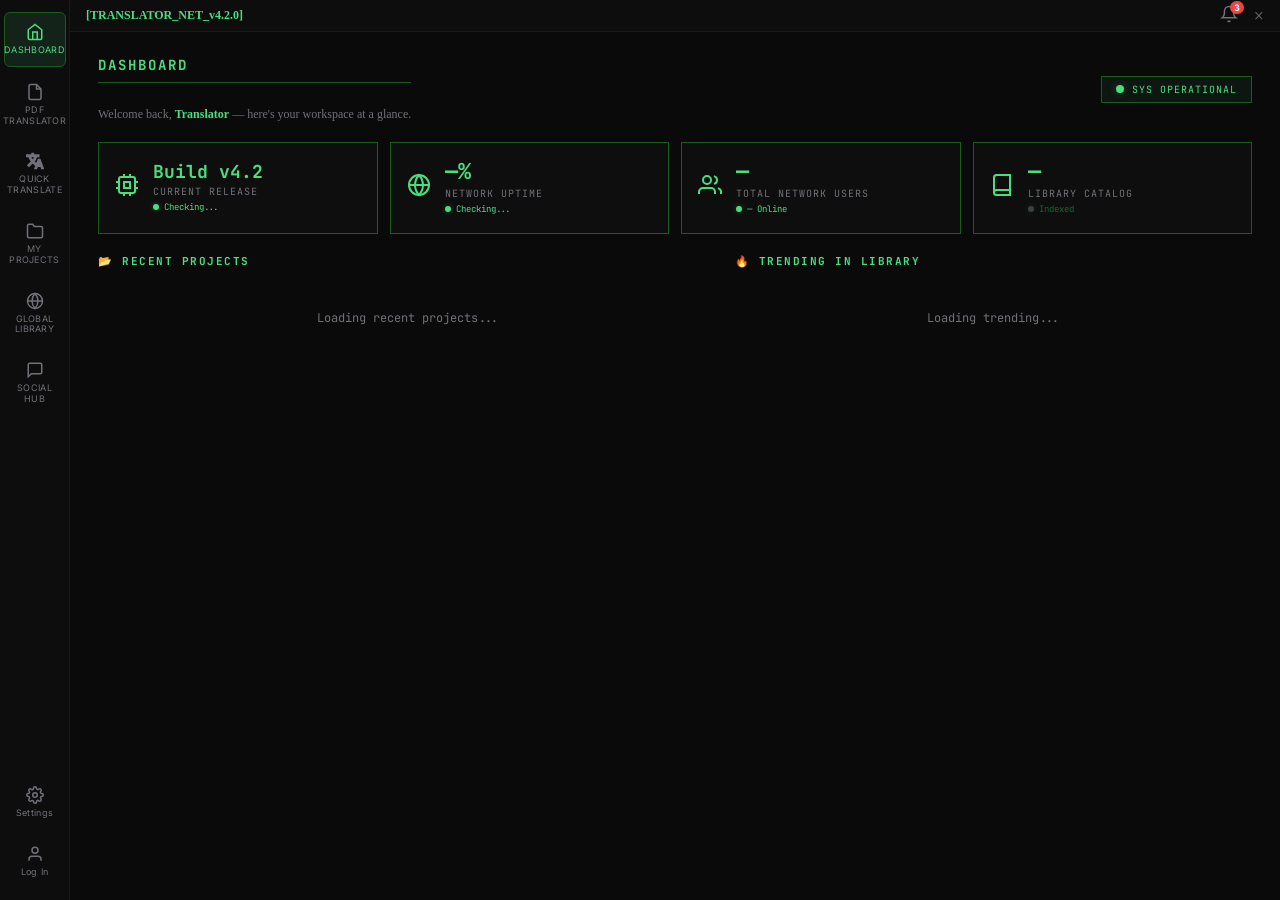
==== commit 06d3e24b: "New UI moving onto social hub and dashboard" ====
--- a/web_ui/index.html
+++ b/web_ui/index.html
@@ -16,27 +16,27 @@
         <aside class="sidebar">
             <div class="sidebar-icon active" data-tab="dashboard" onclick="switchTab('dashboard', this)">
                 <svg width="18" height="18" viewBox="0 0 24 24" fill="none" stroke="currentColor" stroke-width="2"><path d="M3 9l9-7 9 7v11a2 2 0 0 1-2 2H5a2 2 0 0 1-2-2z"/><polyline points="9 22 9 12 15 12 15 22"/></svg>
-                <span>Dash<br>board</span>
+                <span>DASHBOARD</span>
             </div>
             <div class="sidebar-icon" data-tab="translator" onclick="switchTab('translator', this)">
                 <svg width="18" height="18" viewBox="0 0 24 24" fill="none" stroke="currentColor" stroke-width="2"><path d="M14 2H6a2 2 0 0 0-2 2v16a2 2 0 0 0 2 2h12a2 2 0 0 0 2-2V8z"/><polyline points="14 2 14 8 20 8"/></svg>
-                <span>PDF<br>Translator</span>
+                <span>PDF<br>TRANSLATOR</span>
             </div>
             <div class="sidebar-icon" data-tab="quicktranslate" onclick="switchTab('quicktranslate', this)">
                 <svg width="18" height="18" viewBox="0 0 24 24" fill="none" stroke="currentColor" stroke-width="2"><path d="M12.87 15.07l-2.54-2.51.03-.03A17.52 17.52 0 0014.07 6H17V4h-7V2H8v2H1v2h11.17C11.5 7.92 10.44 9.75 9 11.35 8.07 10.32 7.3 9.19 6.69 8h-2c.73 1.63 1.73 3.17 2.98 4.56l-5.09 5.02L4 19l5-5 3.11 3.11.76-2.04zM18.5 10h-2L12 22h2l1.12-3h4.75L21 22h2l-4.5-12zm-2.62 7l1.62-4.33L19.12 17h-3.24z"/></svg>
-                <span>Quick<br>Translate</span>
+                <span>QUICK<br>TRANSLATE</span>
             </div>
             <div class="sidebar-icon" data-tab="projects" onclick="switchTab('projects', this)">
                 <svg width="18" height="18" viewBox="0 0 24 24" fill="none" stroke="currentColor" stroke-width="2"><path d="M22 19a2 2 0 0 1-2 2H4a2 2 0 0 1-2-2V5a2 2 0 0 1 2-2h5l2 3h9a2 2 0 0 1 2 2z"/></svg>
-                <span>My<br>Projects</span>
+                <span>MY<br>PROJECTS</span>
             </div>
             <div class="sidebar-icon" data-tab="library" onclick="switchTab('library', this)">
                 <svg width="18" height="18" viewBox="0 0 24 24" fill="none" stroke="currentColor" stroke-width="2"><circle cx="12" cy="12" r="10"/><line x1="2" y1="12" x2="22" y2="12"/><path d="M12 2a15.3 15.3 0 0 1 4 10 15.3 15.3 0 0 1-4 10 15.3 15.3 0 0 1-4-10 15.3 15.3 0 0 1 4-10z"/></svg>
-                <span>Global<br>Library</span>
+                <span>GLOBAL<br>LIBRARY</span>
             </div>
             <div class="sidebar-icon" data-tab="social" onclick="switchTab('social', this)">
                 <svg width="18" height="18" viewBox="0 0 24 24" fill="none" stroke="currentColor" stroke-width="2"><path d="M21 15a2 2 0 0 1-2 2H7l-4 4V5a2 2 0 0 1 2-2h14a2 2 0 0 1 2 2z"/></svg>
-                <span>Social<br>Hub</span>
+                <span>SOCIAL<br>HUB</span>
             </div>
             <div class="sidebar-spacer"></div>
             <div class="sidebar-icon" id="sidebarSettingsBtn" data-tab="settings" onclick="switchTab('settings', this)">
@@ -57,7 +57,8 @@
                 <span class="title-text">[TRANSLATOR_NET_v4.2.0]</span>
                 <div class="title-bar-right">
                     <div class="title-notif-btn" onclick="toggleNotifDropdown()">
-                        🔔 <span class="notif-badge">3</span>
+                        <svg width="18" height="18" viewBox="0 0 24 24" fill="none" stroke="currentColor" stroke-width="2"><path d="M18 8A6 6 0 0 0 6 8c0 7-3 9-3 9h18s-3-2-3-9"/><path d="M13.73 21a2 2 0 0 1-3.46 0"/></svg>
+                        <span class="notif-badge">3</span>
                     </div>
                     <span class="title-close">×</span>
                 </div>
@@ -65,28 +66,8 @@
                 <!-- NOTIFICATION DROPDOWN -->
                 <div class="notif-dropdown" id="notifDropdown" style="display:none;">
                     <div class="notif-dropdown-header">RECENT NOTIFICATIONS</div>
-                    <div class="dash-notif-list">
-                        <div class="dash-notif" onclick="openSocialHub()">
-                            <span class="notif-icon">👤</span>
-                            <div class="notif-text">
-                                <span class="notif-user">@CodeShredder</span> sent you a friend request
-                                <div class="notif-time">2 minutes ago</div>
-                            </div>
-                        </div>
-                        <div class="dash-notif" onclick="openSocialHub()">
-                            <span class="notif-icon">📚</span>
-                            <div class="notif-text">
-                                <span class="notif-user">@NetReaver</span> shared "Russian Classics"
-                                <div class="notif-time">1 hour ago</div>
-                            </div>
-                        </div>
-                        <div class="dash-notif" onclick="openSocialHub()">
-                            <span class="notif-icon">💬</span>
-                            <div class="notif-text">
-                                New message from <span class="notif-user">@Cipher_X</span>
-                                <div class="notif-time">3 hours ago</div>
-                            </div>
-                        </div>
+                    <div class="dash-notif-list" id="dashNotifList">
+                        <div class="status-msg" style="font-size:11px; color:var(--text-muted); padding:12px;">No new notifications</div>
                     </div>
                 </div>
             </div>
@@ -99,7 +80,7 @@
                     <!-- Welcome Header -->
                     <div class="dash-welcome">
                         <div class="dash-welcome-text">
-                            <div class="page-title">🏠 DASHBOARD</div>
+                            <div class="page-title">DASHBOARD</div>
                             <div class="dash-greeting">Welcome back, <span class="dash-username">Translator</span> — here's your workspace at a glance.</div>
                         </div>
                         <div class="dash-sys-status">
@@ -111,35 +92,43 @@
                     <!-- Stat Widgets Row -->
                     <div class="dash-stats-row">
                         <div class="dash-stat">
-                            <div class="dash-stat-icon" style="font-size:24px;">⚙️</div>
+                            <div class="dash-stat-icon" style="color:var(--accent-green);">
+                                <svg width="24" height="24" viewBox="0 0 24 24" fill="none" stroke="currentColor" stroke-width="2"><rect x="4" y="4" width="16" height="16" rx="2" ry="2"/><rect x="9" y="9" width="6" height="6"/><line x1="9" y1="1" x2="9" y2="4"/><line x1="15" y1="1" x2="15" y2="4"/><line x1="9" y1="20" x2="9" y2="23"/><line x1="15" y1="20" x2="15" y2="23"/><line x1="20" y1="9" x2="23" y2="9"/><line x1="20" y1="15" x2="23" y2="15"/><line x1="1" y1="9" x2="4" y2="9"/><line x1="1" y1="15" x2="4" y2="15"/></svg>
+                            </div>
                             <div class="dash-stat-info">
-                                <div class="dash-stat-number" style="font-size:18px;">Build v4.2</div>
+                                <div class="dash-stat-number" id="dashVersionNumber" style="font-size:18px;">Build v4.2</div>
                                 <div class="dash-stat-label">Current Release</div>
-                                <div class="dash-stat-live"><span class="live-dot"></span> Up To Date</div>
+                                <div class="dash-stat-live" id="dashVersionStatus"><span class="live-dot"></span> Checking...</div>
                             </div>
                         </div>
                         <div class="dash-stat">
-                            <div class="dash-stat-icon" style="font-size:24px;">🟢</div>
+                            <div class="dash-stat-icon" style="color:var(--accent-green);">
+                                <svg width="24" height="24" viewBox="0 0 24 24" fill="none" stroke="currentColor" stroke-width="2"><circle cx="12" cy="12" r="10"/><line x1="2" y1="12" x2="22" y2="12"/><path d="M12 2a15.3 15.3 0 0 1 4 10 15.3 15.3 0 0 1-4 10 15.3 15.3 0 0 1-4-10 15.3 15.3 0 0 1 4-10z"/></svg>
+                            </div>
                             <div class="dash-stat-info">
-                                <div class="dash-stat-number">99.9%</div>
+                                <div class="dash-stat-number" id="dashUptimeNumber">—%</div>
                                 <div class="dash-stat-label">Network Uptime</div>
-                                <div class="dash-stat-live"><span class="live-dot"></span> All Systems Nominal</div>
+                                <div class="dash-stat-live" id="dashUptimeStatus"><span class="live-dot"></span> Checking...</div>
                             </div>
                         </div>
                         <div class="dash-stat">
-                            <div class="dash-stat-icon" style="font-size:24px;">👥</div>
+                            <div class="dash-stat-icon" style="color:var(--accent-green);">
+                                <svg width="24" height="24" viewBox="0 0 24 24" fill="none" stroke="currentColor" stroke-width="2"><path d="M17 21v-2a4 4 0 0 0-4-4H5a4 4 0 0 0-4 4v2"/><circle cx="9" cy="7" r="4"/><path d="M23 21v-2a4 4 0 0 0-3-3.87"/><path d="M16 3.13a4 4 0 0 1 0 7.75"/></svg>
+                            </div>
                             <div class="dash-stat-info">
-                                <div class="dash-stat-number">15,240</div>
+                                <div class="dash-stat-number" id="dashUsersNumber">—</div>
                                 <div class="dash-stat-label">Total Network Users</div>
-                                <div class="dash-stat-live"><span class="live-dot"></span> 342 Nodes Online</div>
+                                <div class="dash-stat-live" id="dashOnlineStatus"><span class="live-dot"></span> — Online</div>
                             </div>
                         </div>
                         <div class="dash-stat">
-                            <div class="dash-stat-icon" style="font-size:24px;">📚</div>
+                            <div class="dash-stat-icon" style="color:var(--accent-green);">
+                                <svg width="24" height="24" viewBox="0 0 24 24" fill="none" stroke="currentColor" stroke-width="2"><path d="M4 19.5A2.5 2.5 0 0 1 6.5 17H20"/><path d="M6.5 2H20v20H6.5A2.5 2.5 0 0 1 4 19.5v-15A2.5 2.5 0 0 1 6.5 2z"/></svg>
+                            </div>
                             <div class="dash-stat-info">
-                                <div class="dash-stat-number">8,901</div>
+                                <div class="dash-stat-number" id="dashLibraryNumber">—</div>
                                 <div class="dash-stat-label">Library Catalog</div>
-                                <div class="dash-stat-live" style="color:var(--text-green-dim);"><span class="live-dot" style="animation:none;opacity:0.5; background:var(--text-muted);"></span> Indexed</div>
+                                <div class="dash-stat-live" id="dashLibraryStatus" style="color:var(--text-green-dim);"><span class="live-dot" style="animation:none;opacity:0.5; background:var(--text-muted);"></span> Indexed</div>
                             </div>
                         </div>
                     </div>
@@ -149,34 +138,8 @@
                         <!-- Left: Recent Projects -->
                         <div class="dash-section">
                             <div class="section-label">📂 RECENT PROJECTS</div>
-                            <div class="dash-projects-list">
-                                <div class="dash-project-card" onclick="switchTab('translator', document.querySelector('[data-tab=translator]'))">
-                                    <div class="dash-project-cover">📕</div>
-                                    <div class="dash-project-info">
-                                        <div class="dash-project-name">Hebrew Torah Commentary</div>
-                                        <div class="dash-project-meta">English → Hebrew • Last edited 2h ago</div>
-                                        <div class="dash-project-progress-bar"><div class="dash-project-fill" style="width:45%"></div></div>
-                                        <div class="dash-project-percent">45% complete • Page 45/100</div>
-                                    </div>
-                                </div>
-                                <div class="dash-project-card">
-                                    <div class="dash-project-cover">📗</div>
-                                    <div class="dash-project-info">
-                                        <div class="dash-project-name">Arabic Poetry Collection</div>
-                                        <div class="dash-project-meta">Arabic → English • Last edited 1d ago</div>
-                                        <div class="dash-project-progress-bar"><div class="dash-project-fill" style="width:78%"></div></div>
-                                        <div class="dash-project-percent">78% complete • Page 156/200</div>
-                                    </div>
-                                </div>
-                                <div class="dash-project-card">
-                                    <div class="dash-project-cover">📘</div>
-                                    <div class="dash-project-info">
-                                        <div class="dash-project-name">German Technical Manual</div>
-                                        <div class="dash-project-meta">German → English • Last edited 3d ago</div>
-                                        <div class="dash-project-progress-bar"><div class="dash-project-fill" style="width:12%"></div></div>
-                                        <div class="dash-project-percent">12% complete • Page 6/50</div>
-                                    </div>
-                                </div>
+                            <div class="dash-projects-list" id="dashRecentProjectsList">
+                                <div class="status-msg" style="font-size:12px; color:var(--text-muted);">Loading recent projects...</div>
                             </div>
                         </div>
 
@@ -185,28 +148,8 @@
                             <!-- Trending -->
                             <div class="dash-section">
                                 <div class="section-label">🔥 TRENDING IN LIBRARY</div>
-                                <div class="dash-trending-list">
-                                    <div class="dash-trending-item">
-                                        <span class="trending-rank">#1</span>
-                                        <div class="trending-info">
-                                            <div class="trending-title">Complete Talmud Translation</div>
-                                            <div class="trending-meta">by @HackerOne • ❤️ 2,401 reads</div>
-                                        </div>
-                                    </div>
-                                    <div class="dash-trending-item">
-                                        <span class="trending-rank">#2</span>
-                                        <div class="trending-info">
-                                            <div class="trending-title">Modern Arabic Grammar Guide</div>
-                                            <div class="trending-meta">by @DataGhost • ❤️ 1,893 reads</div>
-                                        </div>
-                                    </div>
-                                    <div class="dash-trending-item">
-                                        <span class="trending-rank">#3</span>
-                                        <div class="trending-info">
-                                            <div class="trending-title">Japanese Manga Vol. 12</div>
-                                            <div class="trending-meta">by @CodeShredder • ❤️ 1,220 reads</div>
-                                        </div>
-                                    </div>
+                                <div class="dash-trending-list" id="dashTrendingList">
+                                    <div class="status-msg" style="font-size:12px; color:var(--text-muted);">Loading trending...</div>
                                 </div>
                             </div>
                         </div>
@@ -772,7 +715,11 @@
                         <span class="qt-drop-icon">📷</span>
                         <span>Drop an image here or click to browse</span>
                         <span class="qt-drop-hint">(Supports PNG, JPG, BMP, TIFF)</span>
+                    </div>
+                </div>
             </div>
+        </div>
+    </div>
 
     <!-- ============ LOGIN OVERLAY ============ -->
     <div class="login-overlay" id="loginOverlay">
@@ -1155,6 +1102,7 @@
                 if (btn) btn.classList.add('active');
 
                 // Trigger refreshes for specific tabs
+                if (tabId === 'dashboard') refreshDashboard();
                 if (tabId === 'projects') refreshUserProjects();
                 if (tabId === 'library') refreshGlobalLibrary();
             }
@@ -2062,7 +2010,11 @@
 
         // --- Load Specific Page ---
         async function loadTranslatorPage(pageIdx) {
-            if (pageIdx < 0 || pageIdx >= _translatorTotalPages) return;
+            console.log(`[UI] loadTranslatorPage(${pageIdx}) triggered.`);
+            if (pageIdx < 0 || pageIdx >= _translatorTotalPages) {
+                console.log(`[UI] Invalid page index: ${pageIdx} (Total: ${_translatorTotalPages}). Aborting load.`);
+                return;
+            }
             _translatorCurrentPage = pageIdx;
             
             // Update jump input
@@ -2071,6 +2023,7 @@
 
             try {
                 const res = await eel.load_translator_page(pageIdx)();
+                console.log(`[UI] load_translator_page(${pageIdx}) result:`, res);
                 if (res.success) {
                     // Image pane
                     const imgArea = document.getElementById('translatorImageArea');
@@ -2114,9 +2067,11 @@
                         const tgt = document.getElementById('translatorTargetLang');
                         transMeta.textContent = `[${tgt ? tgt.value : 'Target'}]`;
                     }
+                } else {
+                    console.error('[UI] Eel load_translator_page returned failure:', res);
                 }
             } catch (e) {
-                console.error('Failed to load page:', e);
+                console.error('[UI] Failed to load page:', e);
             }
         }
 
@@ -2556,10 +2511,45 @@
             
             try {
                 const res = await eel.resume_local_project(projectId)();
-                if (res.success) {
-                    switchTab('translator');
-                    // Setup UI to match backend state
-                    _translatorTotalPages = window.cached_total_pages || 1; // Relying on the update callback right after load
+                console.log(`[UI] resume_local_project payload:`, res);
+                if (res && res.success) {
+                    // Update global state
+                    _translatorBookTitle = res.title || 'Resumed Project';
+                    _translatorTotalPages = res.total_pages || 0;
+                    _translatorCurrentPage = res.last_page || 0;
+                    
+                    console.log(`[UI] State updated: Title=${_translatorBookTitle}, Total=${_translatorTotalPages}, LastPage=${_translatorCurrentPage}`);
+                    
+                    // Switch tab
+                    switchTab('translator', document.querySelector('[data-tab=translator]'));
+                    
+                    // Update Translator UI Labels
+                    const lbl = document.getElementById('translator-progress-label');
+                    const fl = document.getElementById('translator-progress-fill');
+                    if (lbl) lbl.textContent = `Loaded "${_translatorBookTitle}" (${_translatorTotalPages} pages) — Ready`;
+                    if (fl) {
+                        const pct = ((_translatorCurrentPage + 1) / _translatorTotalPages) * 100;
+                        fl.style.width = pct + '%';
+                    }
+                    
+                    // Update Page Footer
+                    const totalLbl = document.getElementById('translatorPageTotal');
+                    const jumpInput = document.getElementById('translatorPageJump');
+                    if (totalLbl) totalLbl.textContent = `/ ${_translatorTotalPages}`;
+                    if (jumpInput) {
+                        jumpInput.max = _translatorTotalPages;
+                        jumpInput.value = _translatorCurrentPage + 1;
+                    }
+                    
+                    // Toggle Workspace
+                    const dropzone = document.getElementById('translator-dropzone-state');
+                    const workspace = document.getElementById('translator-workspace');
+                    if (dropzone) dropzone.style.display = 'none';
+                    if (workspace) workspace.style.display = 'flex';
+                    
+                    // Load the actual page
+                    loadTranslatorPage(_translatorCurrentPage);
+
                     btn.innerHTML = originalText;
                     btn.disabled = false;
                 } else {
@@ -2685,44 +2675,6 @@
             }
         }
 
-        async function resumeLocalProject(hashId) {
-            const btn = event.currentTarget;
-            const originalText = btn.textContent;
-            btn.textContent = "⏳ LOADING...";
-            btn.disabled = true;
-
-            try {
-                const res = await eel.resume_local_project(hashId)();
-                if (res.success) {
-                    // Update Translator UI state
-                    document.getElementById('translator-dropzone-state').style.display = 'none';
-                    document.getElementById('translator-workspace').style.display = 'flex';
-                    document.getElementById('translatorPageTotal').textContent = `/ ${res.total_pages}`;
-                    document.getElementById('translatorPageJump').max = res.total_pages;
-                    document.getElementById('translatorPageJump').value = res.last_page + 1;
-                    
-                    // Set dropdowns if they exist
-                    const srcSel = document.getElementById('translatorSourceLang');
-                    const tgtSel = document.getElementById('translatorTargetLang');
-                    if (srcSel) srcSel.value = res.source_lang;
-                    if (tgtSel) tgtSel.value = res.target_lang;
-
-                    // Load the page
-                    _translatorCurrentPage = res.last_page;
-                    loadTranslatorPage(res.last_page);
-
-                    // Switch back to translator tab
-                    switchTab('translator', document.querySelector('.sidebar-icon[data-tab="translator"]'));
-                } else {
-                    alert("Error resuming project: " + res.error);
-                }
-            } catch (e) {
-                alert("Failed to resume: " + e);
-            } finally {
-                btn.textContent = originalText;
-                btn.disabled = false;
-            }
-        }
 
         async function deleteLocalProject(hashId, bookName) {
             if (!confirm(`Are you sure you want to completely delete "${bookName}" and its cached files? This action cannot be undone.`)) {
@@ -2855,6 +2807,276 @@
             }
         }
 
+        // ===========================================================
+        // DASHBOARD: LIVE WIDGETS, PROJECTS, TRENDING, NOTIFICATIONS
+        // ===========================================================
+        let _dashboardPollingId = null;
+        let _dashboardInitialized = false;
+        
+        async function refreshDashboard() {
+            try {
+                // Fetch all stats in one call
+                const stats = await eel.get_dashboard_stats()();
+                if (stats) {
+                    // Version widget
+                    const verNum = document.getElementById('dashVersionNumber');
+                    const verStat = document.getElementById('dashVersionStatus');
+                    if (verNum) verNum.textContent = 'Build v' + stats.version;
+                    if (verStat) {
+                        if (stats.version_status === 'up_to_date') {
+                            verStat.innerHTML = '<span class="live-dot"></span> Up To Date';
+                            verStat.style.color = '';
+                        } else {
+                            verStat.innerHTML = '<span class="live-dot" style="background:#e67e22;"></span> [!] Update Available (v' + stats.latest_version + ')';
+                            verStat.style.color = '#e67e22';
+                        }
+                    }
+                    
+                    // Uptime widget
+                    const upNum = document.getElementById('dashUptimeNumber');
+                    const upStat = document.getElementById('dashUptimeStatus');
+                    if (upNum) upNum.textContent = stats.uptime_pct + '%';
+                    if (upStat) {
+                        const pct = parseFloat(stats.uptime_pct);
+                        if (pct >= 99) {
+                            upStat.innerHTML = '<span class="live-dot"></span> All Systems Nominal';
+                            upStat.style.color = '';
+                        } else if (pct >= 90) {
+                            upStat.innerHTML = '<span class="live-dot" style="background:#e67e22;"></span> Degraded';
+                            upStat.style.color = '#e67e22';
+                        } else {
+                            upStat.innerHTML = '<span class="live-dot" style="background:#ef4444;"></span> Connectivity Issues';
+                            upStat.style.color = '#ef4444';
+                        }
+                    }
+                    
+                    // Users widget
+                    const usrNum = document.getElementById('dashUsersNumber');
+                    const usrStat = document.getElementById('dashOnlineStatus');
+                    if (usrNum) usrNum.textContent = stats.total_users.toLocaleString();
+                    if (usrStat) usrStat.innerHTML = '<span class="live-dot"></span> ' + stats.online_users + ' Online';
+                    
+                    // Library widget
+                    const libNum = document.getElementById('dashLibraryNumber');
+                    const libStat = document.getElementById('dashLibraryStatus');
+                    if (libNum) libNum.textContent = stats.library_count.toLocaleString();
+                    if (libStat) libStat.innerHTML = '<span class="live-dot" style="animation:none;opacity:0.5; background:var(--text-muted);"></span> Indexed';
+                }
+            } catch (e) {
+                console.error('Dashboard stats error:', e);
+            }
+            
+            // Also refresh projects, trending, and notifications
+            refreshDashboardRecentProjects();
+            refreshDashboardTrending();
+            refreshDashboardNotifications();
+        }
+        
+        async function refreshDashboardRecentProjects() {
+            try {
+                const res = await eel.get_dashboard_recent_projects()();
+                const container = document.getElementById('dashRecentProjectsList');
+                if (!container) return;
+                
+                if (!res.success || !res.projects || res.projects.length === 0) {
+                    container.innerHTML = '<div class="status-msg" style="font-size:12px; color:var(--text-muted); padding:16px;">No projects yet — load a PDF in the Translator to get started!</div>';
+                    return;
+                }
+                
+                const emojis = ['📕', '📗', '📘', '📙'];
+                let html = '';
+                res.projects.forEach((proj, i) => {
+                    const timeAgo = getTimeAgo(proj.last_modified * 1000);
+                    html += `
+                        <div class="dash-project-card" onclick="resumeFromDashboard('${proj.project_id}')" style="cursor:pointer;">
+                            <div class="dash-project-cover">${emojis[i % emojis.length]}</div>
+                            <div class="dash-project-info">
+                                <div class="dash-project-name">${escapeHtml(proj.title)}</div>
+                                <div class="dash-project-meta">${proj.source_lang} → ${proj.target_lang} • ${timeAgo}</div>
+                                <div class="dash-project-progress-bar"><div class="dash-project-fill" style="width:${proj.percent}%"></div></div>
+                                <div class="dash-project-percent">${proj.percent}% complete • Page ${proj.completed_pages}/${proj.total_pages}</div>
+                            </div>
+                        </div>
+                    `;
+                });
+                container.innerHTML = html;
+            } catch (e) {
+                console.error('Recent projects error:', e);
+            }
+        }
+        
+        async function resumeFromDashboard(projectId) {
+            // Switch to translator tab first
+            switchTab('translator', document.querySelector('[data-tab=translator]'));
+            // Then resume the project (same logic as My Projects)
+            try {
+                const res = await eel.resume_local_project(projectId)();
+                console.log(`[UI] resumeFromDashboard payload:`, res);
+                if (res && res.success) {
+                    _translatorBookTitle = res.title || 'Resumed Project';
+                    _translatorTotalPages = res.total_pages || 0;
+                    _translatorCurrentPage = res.last_page || 0;
+                    
+                    console.log(`[UI] Dash State updated: Title=${_translatorBookTitle}, Total=${_translatorTotalPages}, LastPage=${_translatorCurrentPage}`);
+                    
+                    // Update Translator UI Labels
+                    const label = document.getElementById('translator-progress-label');
+                    const fill = document.getElementById('translator-progress-fill');
+                    if (label) label.textContent = `Loaded "${_translatorBookTitle}" (${_translatorTotalPages} pages) — Ready`;
+                    if (fill) {
+                        const pct = ((_translatorCurrentPage + 1) / _translatorTotalPages) * 100;
+                        fill.style.width = pct + '%';
+                    }
+                    
+                    // Toggle Workspace
+                    const dropzone = document.getElementById('translator-dropzone-state');
+                    const workspace = document.getElementById('translator-workspace');
+                    if (dropzone) dropzone.style.display = 'none';
+                    if (workspace) workspace.style.display = 'flex';
+                    
+                    // Update Page Footer
+                    const totalLbl = document.getElementById('translatorPageTotal');
+                    const jumpInput = document.getElementById('translatorPageJump');
+                    if (totalLbl) totalLbl.textContent = `/ ${_translatorTotalPages}`;
+                    if (jumpInput) {
+                        jumpInput.max = _translatorTotalPages;
+                        jumpInput.value = _translatorCurrentPage + 1;
+                    }
+                    
+                    // Load the last page
+                    loadTranslatorPage(_translatorCurrentPage);
+                } else {
+                    console.error('Resume failed:', res?.error);
+                }
+            } catch (e) {
+                console.error('Resume error:', e);
+            }
+        }
+        
+        async function refreshDashboardTrending() {
+            try {
+                const res = await eel.get_trending_books()();
+                const container = document.getElementById('dashTrendingList');
+                if (!container) return;
+                
+                if (!res.success || !res.books || res.books.length === 0) {
+                    container.innerHTML = '<div class="status-msg" style="font-size:12px; color:var(--text-muted); padding:16px;">No trending books yet — be the first to publish!</div>';
+                    return;
+                }
+                
+                let html = '';
+                res.books.forEach((book, i) => {
+                    html += `
+                        <div class="dash-trending-item" onclick="switchTab('library', document.querySelector('[data-tab=library]'))" style="cursor:pointer;">
+                            <span class="trending-rank">#${i + 1}</span>
+                            <div class="trending-info">
+                                <div class="trending-title">${escapeHtml(book.title)}</div>
+                                <div class="trending-meta">by @${escapeHtml(book.owner_username || 'Unknown')} • ❤️ ${(book.likes || 0).toLocaleString()} likes</div>
+                            </div>
+                        </div>
+                    `;
+                });
+                container.innerHTML = html;
+            } catch (e) {
+                console.error('Trending error:', e);
+            }
+        }
+        
+        async function refreshDashboardNotifications() {
+            try {
+                const res = await eel.get_notifications()();
+                const container = document.getElementById('dashNotifList');
+                const badge = document.querySelector('.notif-badge');
+                if (!container) return;
+                
+                if (badge) {
+                    badge.textContent = res.unread_count || 0;
+                    badge.style.display = (res.unread_count > 0) ? 'inline-flex' : 'none';
+                }
+                
+                if (!res.success || !res.notifications || res.notifications.length === 0) {
+                    container.innerHTML = '<div class="status-msg" style="font-size:11px; color:var(--text-muted); padding:12px;">No new notifications</div>';
+                    return;
+                }
+                
+                const icons = { 'friend_request': '👤', 'book_published': '📚', 'achievement': '🏆', 'system': '⚙️' };
+                let html = '';
+                res.notifications.forEach(n => {
+                    const icon = icons[n.type] || '🔔';
+                    const readClass = n.read ? 'style="opacity:0.5;"' : '';
+                    const timeAgo = getTimeAgo(new Date(n.created_at).getTime());
+                    html += `
+                        <div class="dash-notif" ${readClass} onclick="handleNotificationClick('${n.id}', '${n.link_tab || ''}', '${n.link_data || ''}')">
+                            <span class="notif-icon">${icon}</span>
+                            <div class="notif-text">
+                                <strong>${escapeHtml(n.title)}</strong>
+                                ${n.message ? '<br>' + escapeHtml(n.message) : ''}
+                                <div class="notif-time">${timeAgo}</div>
+                            </div>
+                        </div>
+                    `;
+                });
+                container.innerHTML = html;
+            } catch (e) {
+                console.error('Notifications error:', e);
+            }
+        }
+        
+        async function handleNotificationClick(notifId, linkTab, linkData) {
+            // Mark as read
+            try { await eel.mark_notification_read(notifId)(); } catch(e) {}
+            // Navigate to the relevant tab
+            if (linkTab) {
+                switchTab(linkTab, document.querySelector(`[data-tab=${linkTab}]`));
+            }
+            // Refresh notifications
+            refreshDashboardNotifications();
+        }
+        
+        // Helper: relative time
+        function getTimeAgo(timestamp) {
+            const diff = Date.now() - timestamp;
+            const mins = Math.floor(diff / 60000);
+            if (mins < 1) return 'just now';
+            if (mins < 60) return mins + 'm ago';
+            const hours = Math.floor(mins / 60);
+            if (hours < 24) return hours + 'h ago';
+            const days = Math.floor(hours / 24);
+            return days + 'd ago';
+        }
+        
+        // Helper: escape HTML to prevent XSS
+        function escapeHtml(text) {
+            if (!text) return '';
+            const div = document.createElement('div');
+            div.textContent = text;
+            return div.innerHTML;
+        }
+        
+        // Start dashboard polling + heartbeat on page load
+        function startDashboardEngine() {
+            if (_dashboardInitialized) return;
+            _dashboardInitialized = true;
+            
+            // Initial refresh
+            refreshDashboard();
+            
+            // Poll every 30 seconds
+            _dashboardPollingId = setInterval(() => {
+                refreshDashboard();
+                // Heartbeat: update last_seen
+                try { eel.heartbeat_last_seen()(); } catch(e) {}
+            }, 30000);
+            
+            // Immediate heartbeat
+            try { eel.heartbeat_last_seen()(); } catch(e) {}
+        }
+        
+        // Auto-start when page loads
+        window.addEventListener('DOMContentLoaded', () => {
+            setTimeout(startDashboardEngine, 1000); // Small delay to let Eel connect
+        });
+
     </script>
 
 </body>
--- a/web_ui/style.css
+++ b/web_ui/style.css
@@ -2809,3 +2809,134 @@
     padding: 10px;
     margin: 0;
 }
+
+/* ============ LOGIN / MODAL OVERLAYS ============ */
+.login-overlay {
+    position: fixed;
+    top: 0;
+    left: 0;
+    width: 100%;
+    height: 100%;
+    background: rgba(0, 0, 0, 0.85);
+    backdrop-filter: blur(8px);
+    display: none;
+    align-items: center;
+    justify-content: center;
+    z-index: 9999;
+}
+
+.login-overlay.active {
+    display: flex;
+}
+
+.login-modal {
+    background: var(--bg-panel);
+    border: 1px solid var(--border-green);
+    width: 380px;
+    padding: 0;
+    box-shadow: 0 0 40px rgba(74, 222, 128, 0.15), inset 0 0 20px rgba(0,0,0,0.5);
+    font-family: var(--font-mono);
+    animation: modalSlide 0.3s ease-out;
+}
+
+@keyframes modalSlide {
+    from { transform: translateY(20px); opacity: 0; }
+    to { transform: translateY(0); opacity: 1; }
+}
+
+.login-header {
+    background: var(--bg-header);
+    padding: 15px 20px;
+    border-bottom: 1px solid var(--border-dim);
+    display: flex;
+    justify-content: space-between;
+    align-items: center;
+}
+
+.login-title {
+    color: var(--accent-green);
+    font-weight: 700;
+    font-size: 13px;
+    letter-spacing: 1px;
+}
+
+.login-close {
+    color: var(--text-muted);
+    cursor: pointer;
+    font-size: 20px;
+}
+
+.login-tabs {
+    display: flex;
+    border-bottom: 1px solid var(--border-dim);
+}
+
+.login-tab {
+    flex: 1;
+    padding: 12px;
+    text-align: center;
+    cursor: pointer;
+    font-size: 11px;
+    color: var(--text-muted);
+    transition: 0.2s;
+}
+
+.login-tab.active {
+    color: var(--accent-green);
+    background: rgba(74, 222, 128, 0.05);
+    border-bottom: 2px solid var(--accent-green);
+}
+
+.login-body {
+    padding: 25px 25px;
+    display: flex;
+    flex-direction: column;
+}
+
+.login-field {
+    margin-bottom: 20px;
+    display: flex;
+    flex-direction: column;
+}
+
+.login-field label {
+    font-size: 9px;
+    color: var(--text-muted);
+    margin-bottom: 8px;
+    letter-spacing: 0.5px;
+}
+
+.login-input {
+    background: var(--bg-true-black);
+    border: 1px solid var(--border-dim);
+    padding: 12px;
+    color: var(--text-white);
+    font-family: var(--font-mono);
+    font-size: 12px;
+    outline: none;
+    transition: 0.2s;
+}
+
+.login-input:focus {
+    border-color: var(--accent-green);
+    box-shadow: 0 0 10px rgba(74, 222, 128, 0.1);
+}
+
+.login-action-btn {
+    background: rgba(74, 222, 128, 0.1);
+    border: 1px solid var(--accent-green);
+    color: var(--accent-green);
+    padding: 12px;
+    font-family: var(--font-mono);
+    font-size: 12px;
+    font-weight: 700;
+    cursor: pointer;
+    transition: 0.3s;
+    letter-spacing: 1px;
+}
+
+.login-action-btn:hover {
+    background: var(--accent-green);
+    color: #000;
+    box-shadow: 0 0 20px var(--accent-green-glow);
+}
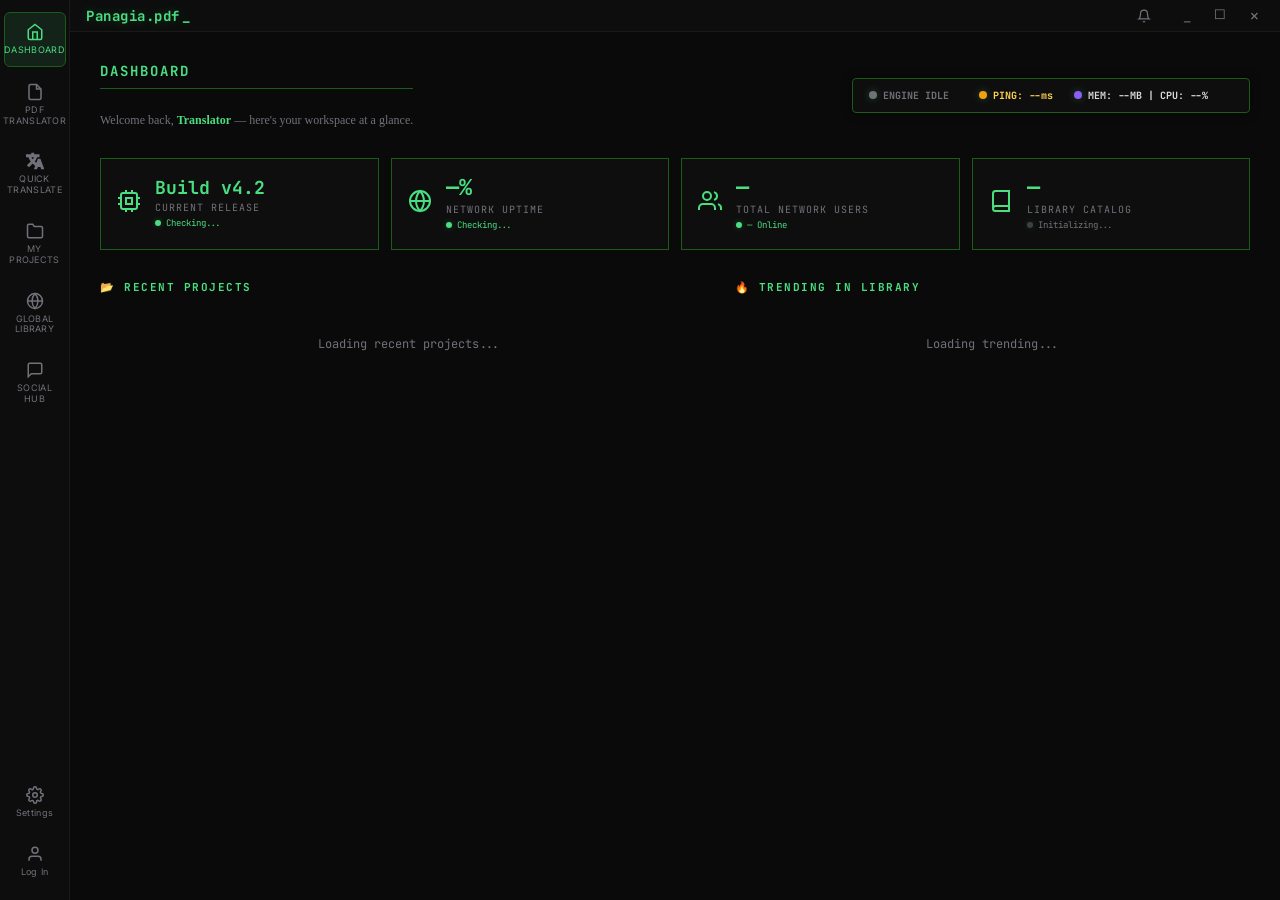
==== commit c4497ea3: "moving onto god mode" ====
--- a/web_ui/index.html
+++ b/web_ui/index.html
@@ -3,7 +3,7 @@
 <head>
     <meta charset="UTF-8">
     <meta name="viewport" content="width=device-width, initial-scale=1.0">
-    <title>[PDF_TRANSLATOR_v4.2.0]</title>
+    <title>Panagia.pdf</title>
     <link href="https://fonts.googleapis.com/css2?family=JetBrains+Mono:wght@400;500;700&family=Inter:wght@400;600;700&display=swap" rel="stylesheet">
     <link rel="stylesheet" href="style.css">
     <script type="text/javascript" src="/eel.js"></script>
@@ -50,25 +50,28 @@
         </aside>
 
         <!-- MAIN WORKSPACE -->
-        <main class="workspace">
+        <main class="workspace" style="position:relative;">
             
             <!-- CUSTOM TITLE BAR -->
             <div class="title-bar">
-                <span class="title-text">[TRANSLATOR_NET_v4.2.0]</span>
+                <span class="title-text">Panagia.pdf</span>
                 <div class="title-bar-right">
-                    <div class="title-notif-btn" onclick="toggleNotifDropdown()">
-                        <svg width="18" height="18" viewBox="0 0 24 24" fill="none" stroke="currentColor" stroke-width="2"><path d="M18 8A6 6 0 0 0 6 8c0 7-3 9-3 9h18s-3-2-3-9"/><path d="M13.73 21a2 2 0 0 1-3.46 0"/></svg>
-                        <span class="notif-badge">3</span>
+                    <!-- Notification Bell -->
+                    <div class="title-notif-container" id="globalNotifBtn" onclick="toggleNotifDropdown()">
+                        <svg class="title-notif-icon" id="globalNotifIcon" width="16" height="16" viewBox="0 0 24 24" fill="none" stroke="currentColor" stroke-width="2"><path d="M18 8A6 6 0 0 0 6 8c0 7-3 9-3 9h18s-3-2-3-9"/><path d="M13.73 21a2 2 0 0 1-3.46 0"/></svg>
+                        <span class="notif-badge" id="globalNotifBadge" style="display:none;"></span>
                     </div>
-                    <span class="title-close">×</span>
-                </div>
+                    <!-- NOTIFICATION DROPDOWN -->
+                    <div class="notif-dropdown" id="notifDropdown" style="display:none; position:absolute; top:32px; right:120px; z-index:9999;">
+                        <div class="notif-dropdown-header">RECENT NOTIFICATIONS</div>
+                        <div class="dash-notif-list" id="dashNotifList">
+                            <div class="status-msg" style="font-size:11px; color:var(--text-muted); padding:12px;">No new notifications</div>
+                        </div>
+                    </div>
                 
-                <!-- NOTIFICATION DROPDOWN -->
-                <div class="notif-dropdown" id="notifDropdown" style="display:none;">
-                    <div class="notif-dropdown-header">RECENT NOTIFICATIONS</div>
-                    <div class="dash-notif-list" id="dashNotifList">
-                        <div class="status-msg" style="font-size:11px; color:var(--text-muted); padding:12px;">No new notifications</div>
-                    </div>
+                    <span class="title-btn" onclick="try{eel.minimize_window()()}catch(e){}">_</span>
+                    <span class="title-btn" id="maxBtn" style="font-size:16px; margin-bottom:2px;" onclick="maximizeApp()">□</span>
+                    <span class="title-btn title-close" onclick="window.close()" title="Close Application">×</span>
                 </div>
             </div>
 
@@ -83,9 +86,10 @@
                             <div class="page-title">DASHBOARD</div>
                             <div class="dash-greeting">Welcome back, <span class="dash-username">Translator</span> — here's your workspace at a glance.</div>
                         </div>
-                        <div class="dash-sys-status">
-                            <span class="sys-dot"></span>
-                            <span>SYS OPERATIONAL</span>
+                        <div class="dash-sys-status-metrics" style="display:flex; gap:16px; font-family:var(--font-mono); font-size:10px; font-weight:700; background:var(--bg-pane); padding:10px 16px; border-radius:4px; border:1px solid var(--border-green); justify-content:center; align-items:center; box-shadow:0 0 10px rgba(0,0,0,0.5);">
+                            <div title="Target Project Load" style="display:flex; align-items:center; gap:6px;"><span class="sys-dot" id="sysEngineDot" style="background:var(--text-muted);"></span> <span id="sysEngineState" style="color:var(--text-muted); display:inline-block; min-width:80px; text-align:left;">ENGINE IDLE</span></div>
+                            <div title="Database Latency" style="display:flex; align-items:center; gap:6px;"><span class="sys-dot" style="background:#f59e0b; animation-duration:2s;"></span> <span id="sysDbLatency" style="color:#fcd34d; display:inline-block; min-width:65px; text-align:left;">PING: --ms</span></div>
+                            <div title="Hardware Usage" style="display:flex; align-items:center; gap:6px;"><span class="sys-dot" style="background:#8b5cf6; animation:none;"></span> <span id="sysHardware" style="color:#ddd; display:inline-block; min-width:145px; text-align:left;">MEM: --MB | CPU: --%</span></div>
                         </div>
                     </div>
 
@@ -128,7 +132,7 @@
                             <div class="dash-stat-info">
                                 <div class="dash-stat-number" id="dashLibraryNumber">—</div>
                                 <div class="dash-stat-label">Library Catalog</div>
-                                <div class="dash-stat-live" id="dashLibraryStatus" style="color:var(--text-green-dim);"><span class="live-dot" style="animation:none;opacity:0.5; background:var(--text-muted);"></span> Indexed</div>
+                                <div class="dash-stat-live" id="dashLibraryStatus" style="color:var(--text-muted);"><span class="live-dot" style="animation:none;opacity:0.5; background:var(--text-muted);"></span> Initializing...</div>
                             </div>
                         </div>
                     </div>
@@ -493,126 +497,195 @@
             <!-- TAB: SOCIAL HUB          -->
             <!-- ======================== -->
             <div class="tab-page" id="tab-social">
-                <div class="page-content social-master-grid">
+                <div class="social-hub-container">
                     
-                    <!-- Left Sidebar (Inbox & Friends) -->
-                    <div class="social-left-col">
-                        <div class="social-action-btn">
-                            <span class="social-btn-icon">➕</span> Add Friend
+                    <!-- LEFT SIDEBAR (Navigation & Friends) -->
+                    <div class="social-sidebar">
+                        <div class="social-nav-group">
+                            <div class="social-nav-item active" onclick="switchSocialView('social-inbox', this)">
+                                🔔 <span>Inbox</span> <span class="social-badge" id="socialNavInboxBadge" style="display:none;">0</span>
+                            </div>
+                            <div class="social-nav-item" onclick="switchSocialView('social-friends', this)">
+                                👥 <span>Friends</span>
+                            </div>
+                            <div class="social-nav-item" onclick="switchSocialView('social-feed', this)">
+                                📡 <span>Activity Feed</span>
+                            </div>
+                            <div class="social-nav-item" onclick="switchSocialView('social-forums', this)">
+                                💬 <span>Forums</span>
+                            </div>
+                            <div class="social-nav-item" onclick="switchSocialView('social-collab', this)">
+                                🤝 <span>Collab Workspace</span>
+                            </div>
+                        </div>
+
+                        <div class="social-header">DIRECT MESSAGES</div>
+                        <div class="social-friends-list" id="socialFriendsList">
+                            <!-- Populated dynamically via JS -->
+                            <div class="status-msg" style="padding:15px; font-size:11px;">Loading friends...</div>
                         </div>
                         
-                        <div class="social-section">
-                            <div class="social-header">INBOX (DIRECT MESSAGES)</div>
-                            <div class="social-inbox-item active">
-                                <div class="inbox-avatar">T</div>
-                                <div class="inbox-info">
-                                    <div class="inbox-name">translator_pro</div>
-                                    <div class="inbox-preview">Thanks! Shared the book...</div>
+                        <div class="social-sidebar-footer">
+                            <button class="social-action-btn" onclick="openAddFriendModal()">+ Add Friend</button>
+                        </div>
+                    </div>
+
+                    <!-- MAIN CONTENT AREA -->
+                    <div class="social-main">
+                        
+                        <!-- INBOX VIEW -->
+                        <div class="social-view active" id="social-inbox">
+                            <div class="social-view-header">INBOX // NOTIFICATIONS</div>
+                            <div class="social-view-content" id="socialInboxContent">
+                                <div class="status-msg">No new notifications.</div>
+                            </div>
+                        </div>
+
+                        <div class="social-view" id="social-friends" style="display:none; flex-direction:column; height:100%;">
+                            <div class="social-view-header">FRIENDS // ROSTER</div>
+                            <div class="social-view-content" style="padding:20px; overflow-y:auto; flex:1; justify-content:flex-start; height:auto;">
+                                <div style="margin-bottom:20px; display:flex; gap:10px;">
+                                    <input type="text" id="friendSearch" placeholder="Search friends by name..." 
+                                           style="flex:1; background:rgba(255,255,255,0.05); border:1px solid var(--border-dim); color:var(--text-white); padding:8px 12px; border-radius:6px; font-size:12px;"
+                                           oninput="refreshFullFriendsList(this.value)">
                                 </div>
-                                <div class="inbox-unread">1</div>
-                            </div>
-                            <div class="social-inbox-item">
-                                <div class="inbox-avatar" style="background:var(--bg-panel); color:var(--text-white);">C</div>
-                                <div class="inbox-info">
-                                    <div class="inbox-name">Cipher_X</div>
-                                    <div class="inbox-preview">Can you help with page 45?</div>
+                                <div id="fullFriendsGrid" class="friend-grid">
+                                    <!-- Populated dynamically -->
+                                    <div class="status-msg">Loading friends list...</div>
                                 </div>
-                            </div>
-                        </div>
-
-                        <div class="social-section" style="flex-grow:1; overflow-y:auto;">
-                            <div class="social-header">NETWORK NODES (FRIENDS)</div>
-                            <div class="social-friend" oncontextmenu="showFriendMenu(event, 'hebrew_scholar')"><span class="live-dot" style="margin-right:8px;"></span> hebrew_scholar</div>
-                            <div class="social-friend" oncontextmenu="showFriendMenu(event, 'dr_translate')"><span class="live-dot" style="margin-right:8px;"></span> dr_translate</div>
-                            <div class="social-friend offline" oncontextmenu="showFriendMenu(event, 'manga_fan_01')"><span class="live-dot" style="margin-right:8px; animation:none; opacity:0.3; background:var(--text-muted);"></span> manga_fan_01</div>
-                            <div class="social-friend offline" oncontextmenu="showFriendMenu(event, 'dostoevsky_fan')"><span class="live-dot" style="margin-right:8px; animation:none; opacity:0.3; background:var(--text-muted);"></span> dostoevsky_fan</div>
-                        </div>
-                    </div>
-
-                    <!-- Main Area (Tabs + Feed) -->
-                    <div class="social-main-col">
-                        <div class="social-tabs">
-                            <div class="social-tab active" onclick="switchSocialTab('activity', this)">[ ACTIVITY FEED ]</div>
-                            <div class="social-tab" onclick="switchSocialTab('forums', this)">[ FORUMS ]</div>
-                            <div class="social-tab" onclick="switchSocialTab('workspace', this)">[ COLLAB WORKSPACE ]</div>
-                        </div>
-                        
-                        <!-- Activity Feed View -->
-                        <div class="social-view active" id="social-activity">
-                            <div class="activity-card">
-                                <div class="activity-header">
-                                    <div class="activity-avatar">N</div>
-                                    <div class="activity-desc"><span style="color:var(--accent-green);">NetReaver</span> published a new translation</div>
-                                    <div class="activity-time">2h ago</div>
+                                
+                                <div id="pendingOutgoingSection" style="margin-top:40px; border-top:1px solid var(--border-dim); padding-top:20px; display:none;">
+                                    <h4 style="color:var(--text-muted); font-size:10px; text-transform:uppercase; margin-bottom:15px; letter-spacing:1px;">Sent Invitations</h4>
+                                    <div id="pendingOutgoingList" style="display:flex; flex-direction:column; gap:10px;">
+                                        <!-- Sent requests go here -->
+                                    </div>
                                 </div>
-                                <div class="activity-body">
-                                    <div class="activity-book-card">
-                                        <div class="book-icon">📚</div>
-                                        <div class="book-info">
-                                            <div class="book-title">Russian Classics Vol. 1</div>
-                                            <div class="book-meta">RU → EN • 542 Pages</div>
+                            </div>
+                        </div>
+
+                        <!-- FEED VIEW -->
+                        <div class="social-view" id="social-feed" style="display:none; flex-direction:column; height:100%;">
+                            <div class="social-view-header" style="justify-content:space-between; display:flex; align-items:center;">
+                                <div>
+                                    ACTIVITY FEED 
+                                    <span id="feed-status-label" style="font-size:10px; color:var(--text-muted); margin-left:10px;">// GLOBAL</span>
+                                </div>
+                                <div style="display:flex; gap:10px; align-items:center;">
+                                    <!-- Filter -->
+                                    <select id="feedTypeFilter" class="social-filter-select" onchange="refreshSocialFeed()">
+                                        <option value="all">ALL ACTIVITY</option>
+                                        <option value="book_published">BOOKS ONLY</option>
+                                        <option value="milestone">ACHIEVEMENTS</option>
+                                        <option value="patch_note">PATCH NOTES</option>
+                                    </select>
+                                    <div class="feed-toggle-group">
+                                        <button class="feed-toggle-btn active" id="btnFeedGlobal" onclick="setFeedType('global')">GLOBAL</button>
+                                        <button class="feed-toggle-btn" id="btnFeedFriends" onclick="setFeedType('friends')">FRIENDS</button>
+                                    </div>
+                                    <button class="feed-sync-btn" id="feedRefreshBtn" onclick="refreshSocialFeed()" title="Refresh Feed" style="padding: 6px 10px; width: 34px; height: 34px; justify-content: center;">
+                                        <svg width="16" height="16" viewBox="0 0 24 24" fill="none" stroke="currentColor" stroke-width="2.5" stroke-linecap="round" stroke-linejoin="round"><path d="M21.5 2v6h-6M2.5 22v-6h6M2 11.5a10 10 0 0 1 18.8-4.3M22 12.5a10 10 0 0 1-18.8 4.3"/></svg>
+                                    </button>
+                                </div>
+                            </div>
+                            <div class="refresh-progress-bar" id="socialFeedProgressBar"></div>
+                            <div class="social-view-content" id="socialFeedContent" style="padding:20px; overflow-y:auto; flex:1; display:flex; flex-direction:column; gap:15px; justify-content:flex-start; height:auto;">
+                                <div class="status-msg">Accessing the Neural Stream...</div>
+                            </div>
+                        </div>
+
+                        <!-- FORUMS VIEW -->
+                        <div class="social-view" id="social-forums" style="display:none; flex-direction: column; overflow: hidden;">
+                            <div class="social-view-header" style="justify-content: space-between; display: flex;">
+                                <span>FORUMS // KNOWLEDGE BASE</span>
+                                <div style="display:flex; gap:10px;">
+                                    <div class="search-box" style="width: 200px; padding: 2px 8px;">
+                                        <span class="search-icon" style="font-size:10px;">🔍</span>
+                                        <input type="text" id="forumSearchInput" placeholder="Search topics..." style="font-size:11px;" onkeydown="if(event.key==='Enter') searchForums()">
+                                    </div>
+                                    <button class="social-action-btn" style="width:auto; padding:4px 12px; background:var(--accent-green); color:var(--bg-dark);" onclick="openNewForumModal()">+ NEW FORUM</button>
+                                </div>
+                            </div>
+                            
+                            <div class="forum-layout">
+                                <!-- Sidebar: Filters & Navigation -->
+                                <aside class="forum-sidebar">
+                                    <div class="forum-sidebar-section">
+                                        <div class="section-label">NAVIGATE</div>
+                                        <div class="forum-nav-list">
+                                            <div class="forum-nav-item active" id="forumNavFeed" onclick="switchForumContext('feed')">📡 Neural Stream</div>
+                                            <div class="forum-nav-item" id="forumNavNews" onclick="switchForumContext('news')">📜 News & Updates</div>
+                                            <div class="forum-nav-item" id="forumNavCategories" onclick="switchForumContext('categories')">📁 Categories</div>
+                                            <div class="forum-nav-item" id="forumNavMyForums" onclick="switchForumContext('my-forums')">👤 My Forums</div>
+                                        </div>
+                                    </div>
+                                    
+                                    <div class="forum-sidebar-section">
+                                        <div class="section-label">TRENDING TAGS</div>
+                                        <div id="forumTrendingTags" class="forum-tag-cloud">
+                                            <div class="status-msg">Loading activity...</div>
+                                        </div>
+                                    </div>
+                                </aside>
+
+                                <!-- Main Feed: Topics or Messages -->
+                                <div class="forum-main-stage">
+                                    <!-- TOPIC LIST VIEW (Neural Stream / Search / specific Category) -->
+                                    <div id="forumTopicListView">
+                                        <div id="forumTopicList" class="forum-topic-grid">
+                                            <div class="status-msg">Opening the stream...</div>
+                                        </div>
+                                    </div>
+
+                                    <!-- CATEGORY BROWSER -->
+                                    <div id="forumCategoryBrowser" style="display:none;">
+                                        <div id="forumCategoriesGrid" class="forum-topic-grid">
+                                            <!-- Category cards go here -->
+                                            <div class="status-msg">Loading categories...</div>
+                                        </div>
+                                    </div>
+
+                                    <!-- INDIVIDUAL TOPIC VIEW -->
+                                    <div id="forumTopicMessagesView" style="display:none; flex-direction:column; height: 100%;">
+                                        <div class="forum-topic-header">
+                                            <button class="reader-back-btn" style="margin:0;" onclick="showForumTopicList()">← BACK</button>
+                                            <h3 id="activeTopicTitle" style="margin:0; font-size:16px; color:var(--accent-green);">Topic Title</h3>
+                                            <div id="activeTopicMeta" style="font-size:10px; color:var(--text-muted);">Author • Date</div>
+                                        </div>
+                                        <div id="forumMessagesList" class="forum-messages-scroll">
+                                            <!-- Posts go here -->
+                                        </div>
+                                        <div class="forum-reply-box">
+                                            <textarea id="forumReplyInput" placeholder="Write a reply..."></textarea>
+                                            <button class="social-action-btn" onclick="submitForumReply()">REPLY</button>
                                         </div>
                                     </div>
                                 </div>
                             </div>
-                            <div class="activity-card">
-                                <div class="activity-header">
-                                    <div class="activity-avatar" style="background:#ef4444;">E</div>
-                                    <div class="activity-desc"><span style="color:var(--accent-green);">Enigma_Zero</span> reached a milestone!</div>
-                                    <div class="activity-time">5h ago</div>
-                                </div>
-                                <div class="activity-body">
-                                    🎯 Translated over 10,000 pages this month using DeepL and Manual verification.
-                                </div>
-                            </div>
-                        </div>
-
-                        <!-- Forums View -->
-                        <div class="social-view" id="social-forums" style="display:none;">
-                            <div style="display:flex; justify-content:flex-end; margin-bottom:10px;">
-                                <button class="footer-btn" style="width:auto; padding:8px 16px;">➕ NEW THREAD</button>
-                            </div>
-                            <div class="forum-thread">
-                                <div class="forum-stats">
-                                    <div class="forum-stat">▲ 42</div>
-                                    <div class="forum-stat" style="color:var(--text-muted);">💬 12</div>
-                                </div>
-                                <div class="forum-content">
-                                    <div class="forum-title">Best OCR settings for 19th Century German Fraktur?</div>
-                                    <div class="forum-meta">Posted by <span style="color:var(--accent-green);">historian_99</span> • Technical Help • 3 days ago</div>
-                                </div>
-                            </div>
-                            <div class="forum-thread">
-                                <div class="forum-stats">
-                                    <div class="forum-stat">▲ 156</div>
-                                    <div class="forum-stat" style="color:var(--text-muted);">💬 89</div>
-                                </div>
-                                <div class="forum-content">
-                                    <div class="forum-title">Megathread: Translating idiomatic expressions (Arabic to English)</div>
-                                    <div class="forum-meta">Posted by <span style="color:var(--accent-green);">dr_translate</span> • General Discussion • 1 week ago</div>
-                                </div>
-                            </div>
-                        </div>
-
-                        <!-- Workspace View -->
-                        <div class="social-view" id="social-workspace" style="display:none;">
-                            <div class="pr-card">
-                                <div class="pr-header">
-                                    <div class="pr-status open">OPEN</div>
-                                    <div class="pr-title">Review needed: Chapter 4 Medical terminology alignment</div>
-                                </div>
-                                <div class="pr-meta">#42 opened 2 days ago by <span style="color:var(--accent-green);">dr_translate</span> • 5 reviewers requested</div>
-                            </div>
-                            <div class="pr-card">
-                                <div class="pr-header">
-                                    <div class="pr-status merged">MERGED</div>
-                                    <div class="pr-title">Fix formatting on Torah Commentary Page 112</div>
-                                </div>
-                                <div class="pr-meta">#41 merged 5 days ago by <span style="color:var(--accent-green);">hebrew_scholar</span></div>
-                            </div>
-                        </div>
+                        </div>
+
+                        <!-- COLLAB VIEW -->
+                        <div class="social-view" id="social-collab" style="display:none;">
+                            <div class="social-view-header">ACTIVE WORKSPACES</div>
+                            <div class="social-view-content" id="socialCollabContent">
+                                <div class="status-msg">You have no active collaboration projects.</div>
+                            </div>
+                        </div>
+
+                        <!-- DM VIEW -->
+                        <div class="social-view" id="social-dm" style="display:none;">
+                            <div class="social-view-header" style="justify-content:space-between; display:flex;">
+                                <div id="dmHeaderName">@Username</div>
+                                <button class="social-action-btn" style="width:auto; padding:4px 12px;" onclick="openFriendProfile()">View Profile</button>
+                            </div>
+                            <div class="social-view-content" id="dmMessageHistory" style="display:flex; flex-direction:column;">
+                                <div class="status-msg">Select a friend to start whispering.</div>
+                            </div>
+                            <div class="dm-input-area">
+                                <input type="text" class="dm-input" id="dmInput" placeholder="Send a message..." disabled>
+                            </div>
+                        </div>
+
                     </div>
-
                 </div>
             </div>
 
@@ -636,7 +709,14 @@
                     <div class="settings-grid">
                         <div class="settings-section">
                             <div class="section-label">ACCOUNT DETAILS</div>
-                            <div class="setting-row"><span class="setting-name">Username</span><input id="profileViewUsername" class="setting-input" value="TheGoyFather" readonly></div>
+                            <div class="setting-row">
+                                <span class="setting-name">Username</span>
+                                <div style="display:flex; gap:10px; flex:1; justify-content: flex-end;">
+                                    <input id="profileViewUsername" class="setting-input" value="TheGoyFather" readonly style="flex:1; max-width: 300px;">
+                                    <button id="btnEditUsername" class="social-action-btn" style="width:auto; padding:4px 12px;" onclick="toggleUsernameEdit()">✎ EDIT</button>
+                                    <button id="btnSaveUsername" class="social-action-btn" style="width:auto; padding:4px 12px; display:none; background:var(--accent-green); color:var(--bg-dark);" onclick="saveUsernameChange()">✓ SAVE</button>
+                                </div>
+                            </div>
                             <div class="setting-row"><span class="setting-name">Email</span><input id="profileViewEmail" class="setting-input" value="user@example.com" readonly></div>
                             <div class="setting-row"><span class="setting-name">Cloud Status</span><span id="profileCloudStatus" class="setting-value connected">● Connected</span></div>
                         </div>
@@ -645,8 +725,9 @@
                             <div class="setting-row"><span class="setting-name">Plan</span><span class="setting-value connected">PRO TIER</span></div>
                             <div class="setting-row"><span class="setting-name">Cloud Storage</span><span class="setting-value">4.5 GB / 10 GB</span></div>
                         </div>
-                        <div class="settings-section" style="margin-top: 20px;">
+                        <div class="settings-section" style="margin-top: 20px; display: flex; flex-direction: column; gap: 10px;">
                             <button class="logout-btn" onclick="handleLogout()">Log Out of TRANSLATOR_NET</button>
+                            <button class="delete-account-btn" onclick="openDeleteAccountModal()">PERMANENTLY DELETE ACCOUNT</button>
                         </div>
                     </div>
                 </div>
@@ -665,6 +746,17 @@
                             <div class="setting-row"><span class="setting-name">DeepL API Key</span><input class="setting-input" type="password" placeholder="Enter API key..."></div>
                             <div class="setting-row"><span class="setting-name">OpenAI GPT-4o</span><input class="setting-input" type="password" placeholder="Enter API key..."></div>
                             <div class="setting-row"><span class="setting-name">Ollama (Local)</span><span class="setting-value disconnected">● Not Running</span></div>
+                        </div>
+                        <div class="settings-section">
+                            <div class="section-label">OCR ENGINE CONFIGURATION</div>
+                            <div class="setting-row">
+                                <span class="setting-name" title="Requires downloading specific language models to bin/tesseract">OCR Quality Tier</span>
+                                <select class="footer-select" id="settingsOcrTier">
+                                    <option value="Fast">Fast (Speed)</option>
+                                    <option value="Standard" selected>Standard (Default)</option>
+                                    <option value="Best">Best (Precision)</option>
+                                </select>
+                            </div>
                         </div>
                         <div class="settings-section">
                             <div class="section-label">APPEARANCE</div>
@@ -742,6 +834,7 @@
                 <div class="login-field">
                     <label>PASSWORD</label>
                     <input type="password" id="loginPass" class="login-input" placeholder="••••••••••••">
+                    <div style="text-align:right; margin-top:4px;"><a href="#" onclick="showForgotPassword()" style="color:var(--text-muted); font-size:10px; text-decoration:none;">Forgot Password?</a></div>
                 </div>
                 <button class="login-action-btn" onclick="handleLogin()">[ LOG IN ]</button>
             </div>
@@ -762,18 +855,54 @@
                 </div>
                 <button class="login-action-btn" onclick="handleRegister()">[ SIGN UP ]</button>
             </div>
+
+            <div class="login-body" id="otpView" style="display:none;">
+                <div class="status-msg" style="margin-bottom:15px;" id="otpMessage">Verification code sent to your email.</div>
+                <div id="otpError" style="color: #E74C3C; font-size: 11px; margin-bottom: 10px; font-family: var(--font-mono); height: 14px;"></div>
+                <div class="login-field">
+                    <label>OTP Verification Code</label>
+                    <input type="text" id="signupOtp" class="login-input" placeholder="123456" maxlength="8" style="text-align:center; letter-spacing:4px; font-size:18px;">
+                </div>
+                <button class="login-action-btn" onclick="handleVerifySignupOtp()">[ VERIFY && ENTER ]</button>
+                <div style="text-align:center; margin-top:10px;"><a href="#" onclick="handleResendOtp()" style="color:var(--text-muted); font-size:10px; text-decoration:none;">Didn't get a code? Resend</a></div>
+            </div>
+
+            <div class="login-body" id="forgotPassView" style="display:none;">
+                <div class="status-msg" style="margin-bottom:15px;">Enter your email to receive a password reset code.</div>
+                <div id="forgotError" style="color: #E74C3C; font-size: 11px; margin-bottom: 10px; font-family: var(--font-mono); height: 14px;"></div>
+                <div class="login-field">
+                    <label>EMAIL ADDRESS</label>
+                    <input type="text" id="forgotEmail" class="login-input" placeholder="sys_admin@network.local">
+                </div>
+                <button class="login-action-btn" onclick="handleForgotPassword()">[ SEND RESET CODE ]</button>
+                <div style="text-align:center; margin-top:10px;"><a href="#" onclick="setLoginTab('login', document.querySelector('.login-tab'))" style="color:var(--text-muted); font-size:10px; text-decoration:none;">Cancel</a></div>
+            </div>
+
+            <div class="login-body" id="resetPassView" style="display:none;">
+                <div class="status-msg" style="margin-bottom:15px;">Check your email for the recovery code.</div>
+                <div id="resetError" style="color: #E74C3C; font-size: 11px; margin-bottom: 10px; font-family: var(--font-mono); height: 14px;"></div>
+                <div class="login-field">
+                    <label>RECOVERY CODE</label>
+                    <input type="text" id="resetOtp" class="login-input" placeholder="123456" maxlength="8" style="text-align:center; letter-spacing:4px; font-size:18px;">
+                </div>
+                <div class="login-field">
+                    <label>NEW PASSWORD</label>
+                    <input type="password" id="resetNewPass" class="login-input" placeholder="••••••••••••">
+                </div>
+                <button class="login-action-btn" onclick="handleResetPassword()">[ UPDATE PASSWORD ]</button>
+            </div>
         </div>
     </div>
 
-    <!-- ============ AUTHOR PROFILE MODAL (NEURAL SIGNATURE) ============ -->
-    <div class="login-overlay" id="authorProfileModal">
-        <div class="login-modal" style="border-color:var(--accent-green); width:400px;">
+    <!-- ============ NEURAL DOSSIER MODAL (FULL PROFILE) ============ -->
+    <div class="login-overlay" id="neuralDossierModal">
+        <div class="login-modal dossier-modal">
             <div class="login-header">
-                <div class="login-title">🕵️ NEURAL SIGNATURE</div>
-                <div class="login-close" onclick="closeAuthorProfile()">×</div>
+                <div class="login-title">🕵️ NEURAL DOSSIER</div>
+                <div class="login-close" onclick="closeNeuralDossier()">×</div>
             </div>
-            <div class="login-body" id="authorProfileBody" style="align-items:center; text-align:center; padding:30px;">
-                <div class="status-msg">SCANNING NEURAL DATA...</div>
+            <div class="login-body" id="neuralDossierBody">
+                <div class="status-msg">ACCESSING NEURAL STREAM...</div>
             </div>
         </div>
     </div>
@@ -863,6 +992,42 @@
 
 
     <script>
+        // === TOAST SYSTEM (Hacker Theme) ===
+        function showToast(message, type = 'info', duration = 4000) {
+            const container = document.getElementById('toast-container');
+            if (!container) return;
+
+            const toast = document.createElement('div');
+            toast.className = `toast ${type}`;
+            
+            toast.innerHTML = `
+                <div class="toast-message">${message}</div>
+                <div class="toast-close" onclick="this.parentElement.classList.add('toast-fade-out'); setTimeout(() => this.parentElement.remove(), 300)">×</div>
+            `;
+            
+            container.appendChild(toast);
+
+            if (duration > 0) {
+                setTimeout(() => {
+                    if (toast.parentElement) {
+                        toast.classList.add('toast-fade-out');
+                        setTimeout(() => toast.remove(), 300);
+                    }
+                }, duration);
+            }
+        }
+
+        // Global override for "white box" browser alerts
+        window.alert = function(message) {
+            if (!message) return;
+            let type = 'info';
+            const m = message.toString().toLowerCase();
+            if (m.includes('error') || m.includes('fail') || m.includes('invalid') || m.includes('cannot')) type = 'error';
+            if (m.includes('success') || m.includes('updated') || m.includes('sent') || m.includes('finished')) type = 'success';
+            if (m.includes('warning') || m.includes('caution')) type = 'warning';
+            showToast(message, type);
+        };
+
         // === TAB SWITCHING ===
         // --- LIBRARY & PROJECTS API ---
 
@@ -985,6 +1150,7 @@
                         matchingBooks.forEach(book => {
                             const card = document.createElement('div');
                             card.className = 'library-card';
+                            card.setAttribute('data-id', book.id);
                             card.onclick = () => openLibraryReader(book);
                             
                             // Calculated Metrics
@@ -1004,13 +1170,16 @@
                                 </div>
                                 <div class="lib-info" style="position:relative;">
                                     <span class="lib-title" style="font-size:18px; margin-bottom:6px;">${book.title}</span>
-                                    <span class="lib-author" onclick="openNeuralSignature('${book.owner_id}')" style="cursor:pointer; color:var(--accent-green); text-decoration:underline; font-size:13px;">by ${book.owner_username || 'Architect'}</span>
+                                    <span class="lib-author" onclick="event.stopPropagation(); openNeuralDossier('${book.owner_id}')" style="cursor:pointer; color:var(--accent-green); text-decoration:underline; font-size:13px;">by ${book.owner_username || 'Deleted User'}</span>
                                     
                                     <div class="lib-tags" style="margin-top:8px; height:24px; overflow:hidden;">
                                         ${tags.map(t => `<span style="font-size:10px; background:var(--bg-pane); padding:2px 6px; border-radius:3px; margin-right:4px; border:1px solid var(--border-dim);">#${t}</span>`).join('')}
                                     </div>
 
-                                    <div class="lib-footer" style="display:flex; justify-content:flex-end; align-items:center; margin-top:15px;">
+                                    <div class="lib-footer" style="display:flex; justify-content:space-between; align-items:center; margin-top:15px;">
+                                        <button class="footer-btn" onclick="event.stopPropagation(); repostThisBook('${book.id}')" style="width:auto; padding:4px 10px; font-size:10px; border-radius:4px; opacity:0.7;">
+                                            🔄 Repost
+                                        </button>
                                         <button class="pulse-btn ${isFlaming ? 'flaming-pulse' : ''}" onclick="event.stopPropagation(); togglePulse('${book.id}', this)" style="background:var(--bg-panel); border:1px solid var(--border-dim); border-radius:20px; padding:6px 15px; color:var(--text-white); cursor:pointer; font-size:18px; transition:0.3s; display:flex; align-items:center; gap:8px; box-shadow:0 2px 10px rgba(0,0,0,0.3);">
                                             ❤️ <span id="pulse-count-${book.id}" style="font-size:14px; font-family:var(--font-mono); font-weight:700;">${likes}</span>
                                         </button>
@@ -1093,7 +1262,11 @@
 
         function switchTab(tabId, btn) {
             console.log("Switching to tab: " + tabId);
-            document.querySelectorAll('.tab-page').forEach(p => p.classList.remove('active'));
+            document.querySelectorAll('.tab-page').forEach(p => {
+                p.classList.remove('active');
+                p.classList.remove('qt-modal-mode');
+                p.style.display = ''; // Clear any inline overrides
+            });
             document.querySelectorAll('.sidebar-icon').forEach(i => i.classList.remove('active'));
             
             const target = document.getElementById('tab-' + tabId);
@@ -1105,6 +1278,11 @@
                 if (tabId === 'dashboard') refreshDashboard();
                 if (tabId === 'projects') refreshUserProjects();
                 if (tabId === 'library') refreshGlobalLibrary();
+                
+                // Clear social selection when switching AWAY from social OR BACK to social for a fresh start
+                if (tabId !== 'social') {
+                   if (typeof resetSocialView === 'function') resetSocialView();
+                }
             }
         }
 
@@ -1186,6 +1364,9 @@
 
         // === LOGIN MODAL ===
         function openLoginModal() {
+            // Reset to login tab and clear inputs whenever opened
+            const loginTab = document.querySelector('.login-tab'); 
+            setLoginTab('login', loginTab);
             document.getElementById('loginOverlay').classList.add('active');
         }
 
@@ -1194,27 +1375,56 @@
         }
 
         function setLoginTab(tabType, element) {
+            // New Requirement: Clear inputs when switching
+            clearAuthInputs();
+
             // Update active tab styling
             const tabs = document.querySelectorAll('.login-tab');
             tabs.forEach(t => t.classList.remove('active'));
-            element.classList.add('active');
+            if (element) element.classList.add('active');
+
+            // Hide all sub-views first to avoid overlap
+            document.querySelectorAll('.login-body').forEach(b => b.style.display = 'none');
 
             // Show correct view
             if (tabType === 'login') {
                 document.getElementById('loginView').style.display = 'flex';
-                document.getElementById('signupView').style.display = 'none';
-            } else {
+            } else if (tabType === 'signup') {
                 document.getElementById('signupView').style.display = 'flex';
-                document.getElementById('loginView').style.display = 'none';
-            }
+            }
+        }
+
+        function clearAuthInputs() {
+            const ids = [
+                'loginEmail', 'loginPass', 'regEmail', 'regUser', 'regPass', 
+                'signupOtp', 'forgotEmail', 'resetOtp', 'resetNewPass'
+            ];
+            ids.forEach(id => {
+                const el = document.getElementById(id);
+                if (el) el.value = '';
+            });
+            // Also clear error labels
+            const errIds = ['loginError', 'signupError', 'otpError', 'forgotError', 'resetError'];
+            errIds.forEach(id => {
+                const el = document.getElementById(id);
+                if (el) el.textContent = '';
+            });
         }
 
         let _isLoggedIn = false;
+        let _currentUserId = null;
+        let _isSystemAdmin = false;
         let _pendingBookToRead = null;
 
         function updateAuthUI(user) {
-            _isLoggedIn = !!user;
-            const profileBtn = document.getElementById('sidebarProfileBtn');
+                _isLoggedIn = !!user;
+                _currentUserId = user ? user.id : null;
+                _isSystemAdmin = user ? !!user.is_admin : false;
+                
+                // Cache user id for other modules
+                if (user) window._cachedUserId = user.id;
+
+                const profileBtn = document.getElementById('sidebarProfileBtn');
             const dashName = document.querySelector('.dash-username');
             const pUsername = document.getElementById('profileViewUsername');
             const pEmail = document.getElementById('profileViewEmail');
@@ -1237,6 +1447,9 @@
                 // Update Profile Tab Fields
                 if (pUsername) pUsername.value = user.username || 'User';
                 if (pEmail) pEmail.value = user.email || '';
+                
+                const pDisplayName = document.getElementById('profileDisplayName');
+                if (pDisplayName) pDisplayName.textContent = user.username || 'User';
                 
                 const pLargeAvatar = document.getElementById('profileAvatarLarge');
                 if (pLargeAvatar) {
@@ -1267,6 +1480,10 @@
                 // Reset Profile Tab Fields
                 if (pUsername) pUsername.value = "Guest";
                 if (pEmail) pEmail.value = "Not Logged In";
+                
+                const pDisplayName = document.getElementById('profileDisplayName');
+                if (pDisplayName) pDisplayName.textContent = 'Guest';
+                
                 if (pStatus) {
                     pStatus.textContent = "● Offline";
                     pStatus.className = "setting-value disconnected";
@@ -1283,6 +1500,61 @@
                 const b = _pendingBookToRead;
                 _pendingBookToRead = null;
                 setTimeout(() => openLibraryReader(b), 300);
+            }
+        }
+        
+        async function toggleUsernameEdit() {
+            const input = document.getElementById('profileViewUsername');
+            const editBtn = document.getElementById('btnEditUsername');
+            const saveBtn = document.getElementById('btnSaveUsername');
+            
+            if (input.readOnly) {
+                input.readOnly = false;
+                input.style.borderColor = 'var(--accent-green)';
+                input.select();
+                editBtn.style.display = 'none';
+                saveBtn.style.display = 'block';
+            } else {
+                input.readOnly = true;
+                input.style.borderColor = '';
+                editBtn.style.display = 'block';
+                saveBtn.style.display = 'none';
+            }
+        }
+
+        async function saveUsernameChange() {
+            const input = document.getElementById('profileViewUsername');
+            const newName = input.value.trim();
+            
+            if (newName.length < 4) {
+                alert("Username must be at least 4 characters.");
+                return;
+            }
+
+            const saveBtn = document.getElementById('btnSaveUsername');
+            const originalText = saveBtn.textContent;
+            saveBtn.textContent = '...';
+            saveBtn.disabled = true;
+
+            try {
+                const res = await eel.update_username(newName)();
+                if (res.success) {
+                    // Refresh session/UI
+                    const session = await eel.check_session()();
+                    if (session && session.logged_in) {
+                        updateAuthUI(session);
+                    }
+                    toggleUsernameEdit();
+                    alert("Username updated successfully.");
+                } else {
+                    alert("Update failed: " + res.error);
+                }
+            } catch (err) {
+                console.error("Username update failed:", err);
+                alert("Connection Error: " + err.toString());
+            } finally {
+                saveBtn.textContent = originalText;
+                saveBtn.disabled = false;
             }
         }
 
@@ -1349,7 +1621,47 @@
 
         async function handleLogout() {
             await eel.logout()();
+            clearAuthInputs(); // Reset inputs upon logout
             updateAuthUI(null);
+        }
+
+        function showForgotPassword() {
+            setLoginTab('none', null); // clears active tab highlights
+            document.querySelectorAll('.login-body').forEach(b => b.style.display = 'none');
+            document.getElementById('forgotPassView').style.display = 'flex';
+        }
+
+        async function handleForgotPassword() {
+            const email = document.getElementById('forgotEmail').value;
+            const err = document.getElementById('forgotError');
+            if (!email) { err.textContent = "Please enter your email."; return; }
+            
+            err.textContent = "Sending...";
+            const res = await eel.forgot_password_send_otp(email)();
+            if (res.success) {
+                document.getElementById('forgotPassView').style.display = 'none';
+                document.getElementById('resetPassView').style.display = 'flex';
+            } else {
+                err.textContent = res.error || "Failed to send code.";
+            }
+        }
+
+        async function handleResetPassword() {
+            const email = document.getElementById('forgotEmail').value;
+            const code = document.getElementById('resetOtp').value;
+            const newPass = document.getElementById('resetNewPass').value;
+            const err = document.getElementById('resetError');
+            
+            if (!code || !newPass) { err.textContent = "Fill out all fields."; return; }
+            err.textContent = "Updating password...";
+            
+            const res = await eel.reset_password_with_otp(email, code, newPass)();
+            if (res.success) {
+                alert("Password updated successfully! Please log in.");
+                setLoginTab('login', document.querySelector('.login-tab[onclick*="login"]'));
+            } else {
+                err.textContent = res.error || "Failed to reset password.";
+            }
         }
 
         async function handleRegister() {
@@ -1362,16 +1674,63 @@
                 errorLbl.textContent = "Please fill all fields";
                 return;
             }
+            if (user.trim().length < 4) {
+                errorLbl.textContent = "Username must be at least 4 characters.";
+                return;
+            }
 
             errorLbl.textContent = "Creating account...";
             const res = await eel.register(user, email, pass)();
             
+            if (res.success) {
+                if (res.require_otp) {
+                    // Switch to OTP view
+                    document.getElementById('signupView').style.display = 'none';
+                    document.getElementById('otpView').style.display = 'flex';
+                    window._signupEmailCache = email;
+                    window._signupUserCache = user;
+                } else {
+                    // Auto login (No email confirmation required)
+                    updateAuthUI(res.user);
+                    closeLoginModal();
+                    switchTab('profile', document.getElementById('sidebarProfileBtn'));
+                }
+            } else {
+                errorLbl.textContent = res.error || "Signup failed";
+            }
+        }
+
+        async function handleVerifySignupOtp() {
+            const code = document.getElementById('signupOtp').value;
+            const errorLbl = document.getElementById('otpError');
+            if (!code) { errorLbl.textContent = "Enter the code"; return; }
+            
+            errorLbl.textContent = "Verifying...";
+            const email = window._signupEmailCache;
+            const user = window._signupUserCache;
+            
+            const res = await eel.verify_signup_otp(email, code, user)();
             if (res.success) {
                 updateAuthUI(res.user);
                 closeLoginModal();
                 switchTab('profile', document.getElementById('sidebarProfileBtn'));
             } else {
-                errorLbl.textContent = res.error || "Signup failed";
+                errorLbl.textContent = res.error || "Invalid code";
+            }
+        }
+
+        async function handleResendOtp() {
+            const email = window._signupEmailCache;
+            if (!email) return;
+            const err = document.getElementById('otpError');
+            err.textContent = "Resending...";
+            const res = await eel.resend_signup_otp(email)();
+            if (res.success) {
+                err.textContent = "New code sent!";
+                err.style.color = 'var(--text-green)';
+                setTimeout(() => { err.style.color = '#E74C3C'; err.textContent = ''; }, 3000);
+            } else {
+                err.textContent = res.error || "Failed to resend";
             }
         }
 
@@ -1480,7 +1839,7 @@
 
         async function confirmDeleteProject() {
             const id = document.getElementById('editBookId').value;
-            if (confirm("Permanently delete this project? This cannot be undone.")) {
+            if (await confirm("Permanently delete this project? This cannot be undone.")) {
                 const res = await eel.delete_book(id)();
                 if (res.success) {
                     closeProjectEditModal();
@@ -1522,45 +1881,212 @@
             }
         }
 
-        async function openNeuralSignature(userId) {
-            const modal = document.getElementById('authorProfileModal');
-            const body = document.getElementById('authorProfileBody');
+        async function openNeuralDossier(userId, userHint = '') {
+            const modal = document.getElementById('neuralDossierModal');
+            const body = document.getElementById('neuralDossierBody');
+            if (!modal || !body) return;
+
             modal.classList.add('active');
-            body.innerHTML = '<div class="status-msg">DECRYPTING SIGNATURE...</div>';
-            
-            const res = await eel.fetch_author_stats(userId)();
-            if (res.success) {
-                body.innerHTML = `
-                    <div style="display:flex; flex-direction:column; align-items:center;">
-                        <div class="sidebar-avatar" style="width:64px; height:64px; font-size:32px; margin-bottom:15px; border:2px solid var(--accent-green); background:none; color:var(--accent-green); display:flex; align-items:center; justify-content:center; border-radius:50%;">
-                            ${res.username[0].toUpperCase()}
-                        </div>
-                        <div style="font-family:var(--font-mono); color:var(--accent-green); font-weight:700; font-size:18px; margin-bottom:5px;">${res.username.toUpperCase()}</div>
-                        <div style="font-size:11px; color:var(--text-dim); margin-bottom:20px; font-family:var(--font-mono); line-height:1.4;">${res.bio.toUpperCase()}</div>
+            
+            // Show skeleton with hint if available
+            body.innerHTML = `
+                <div class="dossier-container skeleton">
+                    <div class="dossier-header" style="opacity:0.5;">
+                        <div class="sidebar-avatar" style="width:80px; height:80px; font-size:40px; margin-bottom:10px; border:2px solid var(--border-dim); opacity:0.3;">${userHint ? userHint[0].toUpperCase() : '?'}</div>
+                        <div class="dossier-name">${userHint ? userHint.toUpperCase() : 'LOADING...'}</div>
+                        <div class="status-msg" style="padding:0; margin-top:20px;">[ ACCESSING NEURAL DOSSIER... ]</div>
+                    </div>
+                </div>
+            `;
+
+            try {
+                // Ensure we know who WE are to hide friend buttons on ourselves
+                if (!window._cachedUserId) {
+                    const session = await eel.check_session()();
+                    if (session) window._cachedUserId = session.id;
+                }
+
+                const res = await eel.get_detailed_profile(userId)();
+                if (res.success) {
+                    const p = res.profile;
+                    const r = res.relationship;
+                    
+                    // Connection status color
+                    let statusColor = '#94a3b8'; // Offline (Gray)
+                    let statusText = 'OFFLINE';
+                    if (p.last_seen) {
+                        const lastSeenDate = new Date(p.last_seen);
+                        const diffMins = (new Date() - lastSeenDate) / 60000;
+                        if (diffMins < 5) {
+                            statusColor = 'var(--accent-green)'; // Online
+                            statusText = 'ONLINE';
+                        } else if (diffMins < 15) {
+                            statusColor = '#e67e22'; // Away
+                            statusText = 'AWAY';
+                        }
+                    }
+
+                    // Build Relationship Button
+                    let relBtnHtml = '';
+                    if (userId !== window._cachedUserId) { // Don't show for self
+                        if (r.status === 'none') {
+                            relBtnHtml = `<button class="dossier-action-btn primary" onclick="handleRelationshipAction('${userId}', 'add')">➕ ADD FRIEND</button>`;
+                        } else if (r.status === 'pending_sent') {
+                            relBtnHtml = `<button class="dossier-action-btn warn" onclick="handleRelationshipAction('${userId}', 'cancel')">⏳ PENDING (CLICK TO ABORT)</button>`;
+                        } else if (r.status === 'pending_received') {
+                            relBtnHtml = `<button class="dossier-action-btn primary" onclick="handleRelationshipAction('${userId}', 'accept')">👤 ACCEPT REQUEST</button>`;
+                        } else if (r.status === 'friend') {
+                            relBtnHtml = `
+                                <div style="display:flex; gap:10px; width:100%;">
+                                    <button class="dossier-action-btn success" style="flex:1;" onclick="handleRelationshipAction('${userId}', 'remove')">✅ FRIEND (REMOVE?)</button>
+                                    <button class="dossier-action-btn icon-only" title="Send Message" onclick="closeNeuralDossier(); openDmChat({id:'${userId}', username:'${p.username}'})">✉️</button>
+                                </div>
+                            `;
+                        }
+                    }
+
+                    body.innerHTML = `
+                        <div class="dossier-container">
+                            <div class="dossier-header">
+                                <div class="dossier-avatar-container">
+                                    <div class="dossier-avatar-pulse" style="border-color:${statusColor}; box-shadow: 0 0 15px ${statusColor}44;">
+                                        ${p.avatar_url ? `
+                                            <div class="sidebar-avatar" style="width:80px; height:80px; background-image:url('${p.avatar_url}'); background-size:cover; background-position:center; border:2px solid ${statusColor}; border-radius:50%;"></div>
+                                        ` : `
+                                            <div class="sidebar-avatar" style="width:80px; height:80px; font-size:40px; background:var(--bg-panel); border:2px solid ${statusColor}; color:${statusColor}; border-radius:50%; display:flex; align-items:center; justify-content:center;">
+                                                ${p.username[0].toUpperCase()}
+                                            </div>
+                                        `}
+                                    </div>
+                                    <div class="dossier-status-pill" style="background:${statusColor}">${statusText}</div>
+                                </div>
+                                <div class="dossier-name">${p.username.toUpperCase()}</div>
+                                <div class="dossier-bio">${p.bio.toUpperCase()}</div>
+                            </div>
+
+                            <div class="dossier-stats-row">
+                                <div class="dossier-stat-card">
+                                    <div class="dossier-stat-val">${p.books_published}</div>
+                                    <div class="dossier-stat-lbl">BOOKS PUBLISHED</div>
+                                </div>
+                                <div class="dossier-stat-card">
+                                    <div class="dossier-stat-val">${p.pages_translated.toLocaleString()}</div>
+                                    <div class="dossier-stat-lbl">PAGES TRANSLATED</div>
+                                </div>
+                            </div>
+
+                            <div class="dossier-actions">
+                                ${relBtnHtml}
+                            </div>
+
+                            ${p.recent_books.length > 0 ? `
+                                <div class="dossier-books-section">
+                                    <div class="dossier-section-title">RECENT PUBLICATIONS</div>
+                                    <div class="dossier-books-grid">
+                                        ${p.recent_books.map(b => `
+                                            <div class="dossier-book-mini" onclick="closeNeuralDossier(); viewGlobalBook('${b.id}')">
+                                                <div class="mini-cover">📕</div>
+                                                <div class="mini-title">${b.title}</div>
+                                            </div>
+                                        `).join('')}
+                                    </div>
+                                </div>
+                            ` : ''}
+                        </div>
+                    `;
+                } else {
+                    body.innerHTML = `<div class="status-msg Error">${res.error}</div>`;
+                }
+            } catch (err) {
+                console.error("Dossier access failed:", err);
+                body.innerHTML = '<div class="status-msg Error">NEURAL LINK TIMEOUT</div>';
+            }
+        }
+
+        function closeNeuralDossier() {
+            document.getElementById('neuralDossierModal').classList.remove('active');
+        }
+
+        function viewGlobalBook(bookId) {
+            closeNeuralDossier();
+            switchTab('library', document.querySelector('[data-tab=library]'));
+            
+            setTimeout(async () => {
+                if (typeof refreshGlobalLibrary === 'function') {
+                    await refreshGlobalLibrary();
+                    const card = document.querySelector(`.library-card[data-id="${bookId}"]`);
+                    if (card) {
+                        // Open parent details if it's an accordion
+                        const details = card.closest('details');
+                        if (details) details.open = true;
                         
-                        <div style="display:flex; gap:30px; justify-content:center; width:100%; border-top:1px solid var(--border-dim); padding-top:20px;">
-                            <div style="text-align:center;">
-                                <div style="font-size:24px; color:var(--text-white); font-weight:700; font-family:var(--font-mono);">${res.stats.contributions}</div>
-                                <div style="font-size:9px; color:var(--text-dim); text-transform:uppercase; letter-spacing:1px;">Harvests</div>
-                            </div>
-                            <div style="text-align:center;">
-                                <div style="font-size:24px; color:var(--accent-green); font-weight:700; font-family:var(--font-mono);">${res.stats.reputation}</div>
-                                <div style="font-size:9px; color:var(--text-dim); text-transform:uppercase; letter-spacing:1px;">Resonance</div>
-                            </div>
-                        </div>
-                    </div>
-                `;
+                        card.scrollIntoView({ behavior: 'smooth', block: 'center' });
+                        card.style.transition = '0.5s';
+                        card.style.boxShadow = '0 0 40px var(--accent-green)';
+                        card.style.borderColor = 'var(--accent-green)';
+                        card.style.transform = 'scale(1.05)';
+                        setTimeout(() => {
+                           card.style.boxShadow = '';
+                           card.style.borderColor = '';
+                           card.style.transform = '';
+                        }, 3000);
+                    }
+                }
+            }, 800);
+        }
+
+        async function handleRelationshipAction(targetId, action) {
+            try {
+                let res;
+                if (action === 'add') {
+                    res = await eel.send_friend_request(targetId)();
+                } else if (action === 'cancel') {
+                    res = await eel.cancel_friend_request_by_target(targetId)();
+                } else if (action === 'remove') {
+                    const isConfirmed = await confirm("Sever neural link with this user?");
+                    if (!isConfirmed) return; 
+                    res = await eel.remove_friend_by_id(targetId)();
+                } else if (action === 'accept') {
+                    // Logic for accepting from dossier specifically if needed
+                    // For now, let's just use the add logic or a dedicated accept
+                    showToast("Please accept from your Inbox for now.", "info");
+                    return;
+                }
+
+                if (res && res.success) {
+                    showToast("Neural link updated", "success");
+                    openNeuralDossier(targetId); // Refresh dossier
+                    if (window.refreshFullFriendsList) refreshFullFriendsList();
+                } else {
+                    showToast(res?.error || "Action failed", "error");
+                }
+            } catch (err) {
+                showToast("Connection error", "error");
+            }
+        }
+        function updateNotificationBell(count) {
+            const badge = document.getElementById('globalNotifBadge');
+            const icon = document.getElementById('globalNotifIcon');
+            if (!badge || !icon) return;
+            
+            if (count > 0) {
+                badge.textContent = count;
+                badge.style.display = 'flex';
+                icon.classList.add('has-notifs');
             } else {
-                body.innerHTML = `<div class="status-msg error">${res.error}</div>`;
-            }
-        }
-
-        function closeAuthorProfile() {
-            document.getElementById('authorProfileModal').classList.remove('active');
-        }
+                badge.style.display = 'none';
+                icon.classList.remove('has-notifs');
+            }
+        }
+
         function toggleNotifDropdown() {
             const dropdown = document.getElementById('notifDropdown');
-            dropdown.style.display = dropdown.style.display === 'none' ? 'block' : 'none';
+            const isShowing = dropdown.style.display === 'none';
+            dropdown.style.display = isShowing ? 'block' : 'none';
+            if (isShowing) {
+                refreshDashboardNotifications();
+                try { updateNotificationBell(0); } catch(e) {}
+            }
         }
 
         function openSocialHub() {
@@ -1571,20 +2097,1009 @@
             if (socialBtn) switchTab('social', socialBtn);
         }
 
-        // === SOCIAL HUB TABS ===
-        function switchSocialTab(viewId, element) {
-            // Update active tab styling
-            const tabs = document.querySelectorAll('.social-tab');
-            tabs.forEach(t => t.classList.remove('active'));
-            element.classList.add('active');
+        // === SOCIAL HUB JS (PHASE 1) ===
+        async function switchSocialView(viewId, btnElement) {
+            _currentSocialView = viewId;
+            
+            // Update inner nav highlighting (Mutex with Friends list)
+            const allNavs = document.querySelectorAll('.social-nav-tab, .social-nav-item');
+            allNavs.forEach(b => b.classList.remove('active'));
+            
+            // ALSO clear DM selections when switching to a main sub-view
+            document.querySelectorAll('.social-friend-item').forEach(b => b.classList.remove('active'));
+            _currentDmFriendId = null;
+            _currentDmFriendRelId = null;
+            
+            if (btnElement) {
+                btnElement.classList.add('active');
+            } else {
+                // Try to find the button programmatically if null
+                const autoBtn = document.querySelector(`.social-nav-tab[onclick*="${viewId}"], .social-nav-item[onclick*="${viewId}"]`);
+                if (autoBtn) autoBtn.classList.add('active');
+            }
 
             // Hide all views
             document.querySelectorAll('.social-view').forEach(v => v.style.display = 'none');
             
-            // Show targeted view
-            const target = document.getElementById('social-' + viewId);
-            if (target) target.style.display = 'flex';
-        }
+            // Show target view
+            const target = document.getElementById(viewId);
+            if (target) {
+                target.style.display = 'flex';
+                if (viewId === 'social-inbox') refreshInbox();
+                if (viewId === 'social-friends') {
+                    refreshFullFriendsList();
+                    refreshPendingOutgoing();
+                }
+                if (viewId === 'social-feed') {
+                    const feedContent = document.getElementById('socialFeedContent');
+                    if (!feedContent || feedContent.children.length <= 1) {
+                        refreshSocialFeed();
+                    }
+                }
+                if (viewId === 'social-forums') {
+                    switchForumContext('feed');
+                    refreshTrendingTags();
+                }
+            }
+        }
+
+        function openAddFriendModal() {
+            // Build and show the Add Friend search modal
+            const existing = document.getElementById('addFriendModal');
+            if (existing) existing.remove();
+
+            const modal = document.createElement('div');
+            modal.id = 'addFriendModal';
+            modal.className = 'login-overlay active';
+            modal.innerHTML = `
+                <div class="login-modal" style="width:420px;">
+                    <div class="login-header">
+                        <div class="login-title">👥 ADD FRIEND</div>
+                        <div class="login-close" onclick="document.getElementById('addFriendModal').remove()">×</div>
+                    </div>
+                    <div class="login-body">
+                        <div class="login-field">
+                            <label>SEARCH BY USERNAME</label>
+                            <input type="text" id="friendSearchInput" class="login-input" placeholder="Type a username..." oninput="debounceFriendSearch(this.value)">
+                        </div>
+                        <div id="friendSearchResults" style="max-height:250px; overflow-y:auto; margin-top:10px;">
+                            <div class="status-msg" style="font-size:11px;">Type at least 4 characters to search...</div>
+                        </div>
+                    </div>
+                </div>
+            `;
+            document.body.appendChild(modal);
+            document.getElementById('friendSearchInput').focus();
+        }
+
+        let _friendSearchTimer;
+        function debounceFriendSearch(query) {
+            clearTimeout(_friendSearchTimer);
+            if (query.length < 4) {
+                document.getElementById('friendSearchResults').innerHTML = '<div class="status-msg" style="font-size:11px;">Type at least 4 characters to search...</div>';
+                return;
+            }
+            _friendSearchTimer = setTimeout(() => doFriendSearch(query), 300);
+        }
+
+        async function doFriendSearch(query) {
+            const container = document.getElementById('friendSearchResults');
+            container.innerHTML = '<div class="status-msg" style="font-size:11px;">Searching...</div>';
+            const res = await eel.search_users(query)();
+            if (!res.success || !res.users.length) {
+                container.innerHTML = '<div class="status-msg" style="font-size:11px;">No users found.</div>';
+                return;
+            }
+            container.innerHTML = '';
+            res.users.forEach(u => {
+                const row = document.createElement('div');
+                row.style.cssText = 'display:flex; align-items:center; justify-content:space-between; padding:10px; border-bottom:1px solid var(--border-dim);';
+                const initial = u.username ? u.username[0].toUpperCase() : '?';
+                row.innerHTML = `
+                    <div style="display:flex; align-items:center; gap:10px;">
+                        <div class="sidebar-avatar" style="width:32px; height:32px; font-size:14px; flex-shrink:0;">${initial}</div>
+                        <span style="color:var(--text-white); font-family:var(--font-mono); font-size:13px;">${u.username}</span>
+                    </div>
+                    <button onclick="sendFriendReq('${u.id}', this)" style="background:rgba(74,222,128,0.1); border:1px solid var(--accent-green); color:var(--accent-green); padding:4px 12px; border-radius:4px; cursor:pointer; font-family:var(--font-mono); font-size:10px; font-weight:700;">+ ADD</button>
+                `;
+                container.appendChild(row);
+            });
+        }
+
+        async function sendFriendReq(userId, btn) {
+            btn.disabled = true;
+            btn.textContent = '...';
+            const res = await eel.send_friend_request(userId)();
+            if (res.success) {
+                btn.textContent = '✓ SENT';
+                btn.style.borderColor = 'var(--text-muted)';
+                btn.style.color = 'var(--text-muted)';
+            } else {
+                btn.textContent = res.error || 'Error';
+                btn.style.color = '#ef4444';
+                btn.style.borderColor = '#ef4444';
+            }
+        }
+
+        // === FRIENDS LIST RENDERING ===
+        let _currentDmFriendId = null;
+        let _currentDmFriendRelId = null;
+
+        async function refreshFriendsList() {
+            const list = document.getElementById('socialFriendsList');
+            if (!list) return;
+            
+            const res = await eel.get_friends_list()();
+            const unreadRes = await eel.get_dm_unread_counts()() || {counts:{}};
+            const unreadCounts = unreadRes.counts || {};
+
+            if (!res.friends || res.friends.length === 0) {
+                list.innerHTML = '<div class="status-msg" style="padding:15px; font-size:11px;">No friends yet. Click "+ Add Friend" below!</div>';
+                // Also clear the full grid if it's there
+                const grid = document.getElementById('fullFriendsGrid');
+                if (grid) grid.innerHTML = '<div class="status-msg">You haven\'t added any friends yet.</div>';
+                return;
+            }
+
+            list.innerHTML = '';
+            res.friends.forEach(f => {
+                const item = document.createElement('div');
+                item.className = 'social-friend-item' + (_currentDmFriendRelId === f.rel_id ? ' active' : '');
+                const unread = unreadCounts[f.id] || 0;
+                item.innerHTML = `
+                    <span class="social-dot ${f.status}"></span>
+                    <span style="flex:1; font-size:13px; font-family:var(--font-mono);">${f.username}</span>
+                    ${unread > 0 ? `<span class="social-badge">${unread}</span>` : ''}
+                `;
+                item.onclick = () => openDmChat(f);
+                item.oncontextmenu = (e) => showFriendContextMenu(e, f);
+                list.appendChild(item);
+            });
+        }
+
+        async function refreshFullFriendsList(filterText = '') {
+            const grid = document.getElementById('fullFriendsGrid');
+            if (!grid) return;
+            
+            try {
+                const res = await eel.get_friends_list()();
+                if (!res.friends || res.friends.length === 0) {
+                    grid.innerHTML = '<div class="status-msg">You haven\'t added any friends yet.</div>';
+                    return;
+                }
+
+                const term = filterText.toLowerCase();
+                const filtered = res.friends.filter(f => f.username.toLowerCase().includes(term));
+                
+                if (filtered.length === 0) {
+                    grid.innerHTML = '<div class="status-msg">No friends match your search.</div>';
+                    return;
+                }
+
+                grid.innerHTML = '';
+                filtered.forEach(f => {
+                    const card = document.createElement('div');
+                    card.className = 'friend-card';
+                    card.style.display = 'flex'; // Ensure visible
+                    const initial = f.username ? f.username[0].toUpperCase() : '?';
+                    const avatarStyle = f.avatar_url ? `style="background-image:url('${f.avatar_url}')"` : '';
+                    
+                    card.innerHTML = `
+                        <div class="friend-card-avatar" ${avatarStyle}>
+                            ${!f.avatar_url ? initial : ''}
+                            <span class="friend-card-status ${f.status}"></span>
+                        </div>
+                        <div class="friend-card-name">${f.username}</div>
+                        <div class="friend-card-meta">${f.status.toUpperCase()}</div>
+                        <div class="friend-card-actions">
+                            <button class="friend-card-btn primary" onclick="openDmChat({id:'${f.id}',username:'${f.username}',status:'${f.status}',rel_id:'${f.rel_id}'})">MESSAGE</button>
+                            <button class="friend-card-btn" onclick="openNeuralDossier('${f.id}', '${f.username}')">PROFILE</button>
+                        </div>
+                    `;
+                    grid.appendChild(card);
+                });
+            } catch (err) {
+                console.error("Full Friends List Error:", err);
+                grid.innerHTML = '<div class="status-msg error">System error loading friends roster.</div>';
+            }
+        }
+
+        async function refreshPendingOutgoing() {
+            const section = document.getElementById('pendingOutgoingSection');
+            const list = document.getElementById('pendingOutgoingList');
+            if (!section || !list) return;
+
+            const res = await eel.get_pending_outgoing()();
+            if (res.success && res.requests.length > 0) {
+                section.style.display = 'block';
+                list.innerHTML = '';
+                res.requests.forEach(r => {
+                    const item = document.createElement('div');
+                    item.className = 'pending-outgoing-item';
+                    const timeAgo = (typeof getTimeAgo === 'function') ? getTimeAgo(new Date(r.created_at).getTime()) : 'recently';
+                    item.innerHTML = `
+                        <div class="pending-outgoing-info">
+                            <div class="pending-outgoing-user">Request to @${r.receiver_username}</div>
+                            <div class="pending-outgoing-time">Sent ${timeAgo}</div>
+                        </div>
+                        <button class="social-action-btn" style="width:auto; padding:4px 8px; font-size:9px;" onclick="cancelSentRequest('${r.id}')">Cancel</button>
+                    `;
+                    list.appendChild(item);
+                });
+            } else {
+                section.style.display = 'none';
+            }
+        }
+
+        async function cancelSentRequest(requestId) {
+            const confirmed = await window.confirm("Cancel this friend request?");
+            if (confirmed) {
+                const res = await eel.cancel_friend_request(requestId)();
+                if (res.success) {
+                    refreshPendingOutgoing();
+                } else {
+                    alert("Error: " + res.error);
+                }
+            }
+        }
+
+        function showFriendContextMenu(e, friend) {
+            e.preventDefault();
+            const existing = document.getElementById('socialFriendCtx');
+            if (existing) existing.remove();
+
+            const menu = document.createElement('div');
+            menu.id = 'socialFriendCtx';
+            menu.style.cssText = `position:fixed; left:${e.clientX}px; top:${e.clientY}px; background:var(--bg-panel); border:1px solid var(--border-dim); border-radius:6px; padding:6px; z-index:9999; min-width:160px;`;
+            const isDeleted = friend.username.includes('Deleted User');
+            
+            if (isDeleted) {
+                menu.innerHTML = `
+                    <div style="padding:8px 12px; color:#ef4444; cursor:pointer; font-size:12px; font-family:var(--font-mono);" onmouseover="this.style.opacity='0.7'" onmouseout="this.style.opacity='1'" onclick="confirmRemoveFriend('${friend.id}','${friend.username}','${friend.rel_id}')">✕ Delete Chat</div>
+                `;
+            } else {
+                menu.innerHTML = `
+                    <div style="padding:8px 12px; color:var(--text-white); cursor:pointer; font-size:12px; font-family:var(--font-mono);" onclick="viewFriendProfile('${friend.id}')">👤 View Profile</div>
+                    <div style="padding:8px 12px; color:var(--text-white); cursor:pointer; font-size:12px; font-family:var(--font-mono);" onclick="openDmChat({id:'${friend.id}',username:'${friend.username}',status:'${friend.status}',rel_id:'${friend.rel_id}'})">💬 Message</div>
+                    <div style="height:1px; background:var(--border-dim); margin:4px 0;"></div>
+                    <div style="padding:8px 12px; color:#ef4444; cursor:pointer; font-size:12px; font-family:var(--font-mono);" onmouseover="this.style.opacity='0.7'" onmouseout="this.style.opacity='1'" onclick="confirmRemoveFriend('${friend.id}','${friend.username}','${friend.rel_id}')">✕ Remove Friend</div>
+                `;
+            }
+            document.body.appendChild(menu);
+            setTimeout(() => document.addEventListener('click', () => { menu.remove(); }, { once: true }), 50);
+        }
+
+        async function confirmRemoveFriend(friendId, username, relId) {
+            const cleanRelId = (relId === 'undefined' || !relId) ? null : relId;
+            const cleanFriendId = (friendId === 'null' || !friendId) ? null : friendId;
+            const isDeleted = username.includes('Deleted User');
+            const msg = isDeleted ? `Delete chat history with ${username}? This cannot be undone.` : `Remove ${username} from your friends?`;
+            
+            if (await confirm(msg)) {
+                await eel.remove_friend(cleanFriendId, cleanRelId)();
+                refreshFriendsList();
+                if (_currentDmFriendRelId === cleanRelId) {
+                    _currentDmFriendId = null;
+                    _currentDmFriendRelId = null;
+                    document.getElementById('social-dm').style.display = 'none';
+                    document.getElementById('social-home').style.display = 'block';
+                }
+            }
+        }
+
+        function resetSocialView() {
+            _currentDmFriendId = null;
+            _currentDmFriendRelId = null;
+            document.querySelectorAll('.social-friend-item').forEach(b => b.classList.remove('active'));
+            document.querySelectorAll('.social-nav-item').forEach(b => b.classList.remove('active'));
+            
+            const home = document.getElementById('social-home');
+            const dm = document.getElementById('social-dm');
+            if (home) home.style.display = 'block';
+            if (dm) dm.style.display = 'none';
+        }
+
+        // === DM CHAT ===
+        async function openDmChat(friend) {
+            _currentDmFriendId = friend.id;
+            _currentDmFriendRelId = friend.rel_id;
+            
+            // 1. Instant UI Switch (Mutex with social sub-tabs)
+            document.querySelectorAll('.social-nav-tab, .social-nav-item').forEach(b => b.classList.remove('active'));
+            document.querySelectorAll('.social-friend-item').forEach(b => b.classList.remove('active'));
+            document.querySelectorAll('.social-view').forEach(v => v.style.display = 'none');
+            document.getElementById('social-dm').style.display = 'flex';
+            
+            // 2. Instant Header & Input Setup
+            document.getElementById('dmHeaderName').textContent = `@${friend.username}`;
+            const input = document.getElementById('dmInput');
+            const isDeleted = friend.username.includes('Deleted User');
+            input.disabled = isDeleted;
+            input.value = '';
+            input.placeholder = isDeleted ? `You cannot message a deleted user.` : `Message @${friend.username}...`;
+            input.onkeydown = async (e) => {
+                if (e.key === 'Enter' && input.value.trim()) {
+                    const content = input.value.trim();
+                    input.value = '';
+                    await eel.send_dm(friend.id, content)();
+                    loadDmMessages(friend.id);
+                }
+            };
+            
+            // 3. Clear List with Loading State
+            const list = document.getElementById('dmMessageHistory');
+            list.innerHTML = '<div style="flex:1; display:flex; align-items:center; justify-content:center; color:var(--text-muted); font-size:11px; font-family:var(--font-mono); height:100%;">[ ESTABLISHING SECURE CHANNEL... ]</div>';
+
+            // 4. Update Sidebar in Background
+            refreshFriendsList();
+
+            // 5. Fetch Data (Parallel) with timeout/error safety
+            Promise.all([
+                eel.mark_dms_read(friend.id)(),
+                loadDmMessages(friend.id)
+            ]).then(() => {
+                refreshFriendsList(); // refresh unread badges
+            });
+        }
+
+        async function loadDmMessages(friendId) {
+            const container = document.getElementById('dmMessageHistory');
+            // Optimistic: don't wait for session if we already have it
+            if (!window._cachedUserId) {
+                const session = await eel.check_session()();
+                if (session) window._cachedUserId = session.id;
+            }
+            
+            const res = await eel.get_dm_history(friendId)();
+
+            if (!res.messages || res.messages.length === 0) {
+                container.innerHTML = '<div class="status-msg">No messages yet. Say hello!</div>';
+                return;
+            }
+
+            const currentUserId = window._cachedUserId;
+            const fragment = document.createDocumentFragment();
+            
+            res.messages.forEach(msg => {
+                const isMine = msg.sender_id === currentUserId;
+                let sender = msg.profiles || {};
+                if (Array.isArray(sender)) sender = sender[0] || {};
+                
+                const username = isMine ? "You" : (sender.username || "Deleted User");
+                const avatar = sender.avatar_url;
+                const initial = username[0].toUpperCase();
+                const timeStr = new Date(msg.created_at).toLocaleTimeString([], {hour:'2-digit', minute:'2-digit'});
+                
+                const msgItem = document.createElement('div');
+                msgItem.className = 'dm-message-item';
+                msgItem.id = `dm-msg-${msg.id}`;
+                
+                let avatarHtml = `<div class="dm-avatar">${initial}</div>`;
+                if (avatar) {
+                    avatarHtml = `<div class="dm-avatar" style="background-image: url('${avatar}')"></div>`;
+                }
+
+                let actionsHtml = '';
+                if (isMine) {
+                    actionsHtml = `
+                        <div class="dm-actions">
+                            <div class="dm-action-btn" title="Edit" onclick="startEditDm('${msg.id}')">✎</div>
+                            <div class="dm-action-btn delete" title="Delete" onclick="handleDeleteDm('${msg.id}')">✕</div>
+                        </div>
+                    `;
+                }
+
+                msgItem.innerHTML = `
+                    ${avatarHtml}
+                    <div class="dm-content-wrapper">
+                        <div class="dm-header">
+                            <span class="dm-user">${username}</span>
+                            <span class="dm-time">${timeStr}</span>
+                            ${msg.updated_at && msg.updated_at !== msg.created_at ? '<span class="dm-edited">(edited)</span>' : ''}
+                        </div>
+                        <div class="dm-text" id="dm-text-${msg.id}">${msg.content}</div>
+                        ${actionsHtml}
+                    </div>
+                `;
+                fragment.appendChild(msgItem);
+            });
+
+            // Final atomic update to prevent flicker
+            container.replaceChildren(fragment);
+            container.scrollTop = container.scrollHeight;
+        }
+
+
+        // --- CUSTOM CONFIRM MODAL ---
+        window.confirm = (message) => {
+            // Since eel/JS doesn't wait for a custom modal normally, 
+            // we have to rewrite part of the logic or just use a promise-based one.
+            // But for now, I'll provide a real themed modal that works with callbacks.
+            return new Promise((resolve) => {
+                const modal = document.createElement('div');
+                modal.className = 'login-overlay active';
+                modal.style.zIndex = '20000';
+                modal.innerHTML = `
+                    <div class="login-card" style="width:340px; text-align:center;">
+                        <h3 style="color:var(--accent-green); margin-bottom:15px;">CONFIRM ACTION</h3>
+                        <p style="font-size:13px; color:var(--text-white); margin-bottom:20px;">${message}</p>
+                        <div style="display:flex; gap:10px; justify-content:center;">
+                            <button class="login-action-btn" id="confirm-ok" style="width:100px;">OK</button>
+                            <button class="login-action-btn logout" id="confirm-cancel" style="width:100px; background:transparent;">CANCEL</button>
+                        </div>
+                    </div>
+                `;
+                document.body.appendChild(modal);
+                modal.querySelector('#confirm-ok').onclick = () => { modal.remove(); resolve(true); };
+                modal.querySelector('#confirm-cancel').onclick = () => { modal.remove(); resolve(false); };
+            });
+        };
+
+        async function startEditDm(msgId) {
+            const textEl = document.getElementById(`dm-text-${msgId}`);
+            if (!textEl) return;
+            const originalContent = textEl.innerText;
+            if (textEl.querySelector('input')) return;
+
+            // Compact Seamless Edit: Minimal gap, single line
+            textEl.innerHTML = `
+                <div style="display:flex; flex-direction:column; gap:2px; padding:0;">
+                    <input type="text" class="dm-ghost-input" id="edit-input-${msgId}" value="${originalContent}">
+                    <div class="dm-edit-hint">
+                        escape to <b class="cancel" onclick="cancelEditDm('${msgId}', '${originalContent.replace(/'/g, "\\'")}')">cancel</b> • 
+                        enter to <b onclick="saveEditDm('${msgId}')">save</b>
+                    </div>
+                </div>
+            `;
+            
+            const input = document.getElementById(`edit-input-${msgId}`);
+            input.focus();
+            input.select();
+            
+            input.onkeydown = async (e) => {
+                if (e.key === 'Escape') cancelEditDm(msgId, originalContent);
+                else if (e.key === 'Enter') saveEditDm(msgId);
+            };
+        }
+
+
+
+
+        function cancelEditDm(msgId, originalContent) {
+            const textEl = document.getElementById(`dm-text-${msgId}`);
+            if (textEl) textEl.innerText = originalContent;
+        }
+
+        async function saveEditDm(msgId) {
+            const input = document.getElementById(`edit-input-${msgId}`);
+            const textEl = document.getElementById(`dm-text-${msgId}`);
+            if (!input || !textEl) return;
+            
+            const newContent = input.value.trim();
+            if (!newContent) return;
+            
+            const res = await eel.edit_dm(msgId, newContent)();
+            if (res.success) {
+                textEl.innerText = newContent;
+                const header = textEl.parentElement.querySelector('.dm-header');
+                if (header && !header.querySelector('.dm-edited')) {
+                    const badge = document.createElement('span');
+                    badge.className = 'dm-edited';
+                    badge.textContent = '(edited)';
+                    header.appendChild(badge);
+                }
+            } else {
+                alert("Edit failed: " + res.error);
+                // On error, we keep the input so user doesn't lose their typed text
+            }
+        }
+
+        async function handleDeleteDm(msgId) {
+            const confirmed = await window.confirm("Permanently delete this message?");
+            if (confirmed) {
+                const res = await eel.delete_dm(msgId)();
+                if (res.success) {
+                    const el = document.getElementById(`dm-msg-${msgId}`);
+                    if (el) {
+                        el.classList.add('deleting'); // Trigger smooth CSS collapse
+                        setTimeout(() => el.remove(), 350); // Remove after animation
+                    }
+                } else {
+                    alert("Delete failed: " + res.error);
+                }
+            }
+        }
+
+
+        async function viewFriendProfile(userId) {
+            openNeuralDossier(userId);
+        }
+
+        function openFriendProfile() {
+            if (typeof _currentDmFriendId !== 'undefined' && _currentDmFriendId) openNeuralDossier(_currentDmFriendId);
+        }
+
+        // === INBOX RENDERING (PHASE 4) ===
+        async function refreshInbox() {
+            const container = document.getElementById('socialInboxContent');
+            if (!container) return;
+            container.innerHTML = '<div class="status-msg">Loading inbox...</div>';
+
+            const res = await eel.get_inbox()();
+            if (!res.items || res.items.length === 0) {
+                container.innerHTML = '<div class="status-msg">No new notifications.</div>';
+                return;
+            }
+
+            container.innerHTML = '';
+            res.items.forEach(item => {
+                const card = document.createElement('div');
+                card.style.cssText = `
+                    padding: 16px;
+                    background: ${item.read ? 'transparent' : 'rgba(74,222,128,0.03)'};
+                    border: 1px solid ${item.read ? 'var(--border-dim)' : 'var(--border-green)'};
+                    border-radius: 6px;
+                    margin-bottom: 8px;
+                    display: flex;
+                    align-items: center;
+                    gap: 14px;
+                `;
+
+                const icon = item.type === 'friend_request' ? '👥' : item.type === 'edit_request' ? '✏️' : item.type === 'achievement' ? '🏆' : '🔔';
+                const time = item.created_at ? new Date(item.created_at).toLocaleDateString() : '';
+
+                let actions = '';
+                if (item.type === 'friend_request' && !item.read) {
+                    let meta = {};
+                    try { meta = typeof item.metadata === 'string' ? JSON.parse(item.metadata) : item.metadata; } catch(e) {}
+                    if (meta.request_id) {
+                        actions = `
+                            <button onclick="acceptFriendFromInbox('${meta.request_id}', this.parentElement.parentElement)" style="background:rgba(74,222,128,0.2); border:1px solid var(--accent-green); color:var(--accent-green); padding:4px 10px; border-radius:4px; cursor:pointer; font-family:var(--font-mono); font-size:10px;">✓ ACCEPT</button>
+                            <button onclick="declineFriendFromInbox('${meta.request_id}', this.parentElement.parentElement)" style="background:rgba(239,68,68,0.1); border:1px solid #ef4444; color:#ef4444; padding:4px 10px; border-radius:4px; cursor:pointer; font-family:var(--font-mono); font-size:10px;">✕ DECLINE</button>
+                        `;
+                    }
+                }
+
+                card.innerHTML = `
+                    <span style="font-size:24px; flex-shrink:0;">${icon}</span>
+                    <div style="flex:1; min-width:0;">
+                        <div style="color:var(--text-white); font-size:13px; line-height:1.4;">${item.message}</div>
+                        <div style="color:var(--text-muted); font-size:10px; margin-top:4px; font-family:var(--font-mono);">${time}</div>
+                    </div>
+                    <div style="display:flex; gap:6px; flex-shrink:0;">
+                        ${actions}
+                    </div>
+                `;
+                container.appendChild(card);
+            });
+        }
+
+        async function acceptFriendFromInbox(requestId, cardEl) {
+            const res = await eel.respond_friend_request(requestId, true)();
+            if (res.success) {
+                cardEl.style.borderColor = 'var(--accent-green)';
+                cardEl.innerHTML = '<span style="font-size:24px;">✅</span><div style="flex:1; color:var(--accent-green); font-size:13px;">Friend request accepted!</div>';
+                refreshFriendsList();
+            }
+        }
+
+        async function declineFriendFromInbox(requestId, cardEl) {
+            const res = await eel.respond_friend_request(requestId, false)();
+            if (res.success) {
+                cardEl.style.opacity = '0.4';
+                cardEl.innerHTML = '<span style="font-size:24px;">❌</span><div style="flex:1; color:var(--text-muted); font-size:13px;">Friend request declined.</div>';
+            }
+        }
+        // === PHASE 5: ACTIVITY FEED & DEEP LINKING ===
+        let _currentFeedType = 'global';
+        let isFetchingFeed = false;
+        let _feedOffset = 0;
+        let _hasMoreFeed = true;
+        const _FEED_LIMIT = 20;
+
+        function setFeedType(type) {
+            if (isFetchingFeed) return;
+            _currentFeedType = type;
+            _feedOffset = 0;
+            _hasMoreFeed = true;
+            document.querySelectorAll('.feed-toggle-btn').forEach(b => b.classList.remove('active'));
+            if (type === 'global') document.getElementById('btnFeedGlobal').classList.add('active');
+            else document.getElementById('btnFeedFriends').classList.add('active');
+            
+            document.getElementById('feed-status-label').innerText = `// ${type.toUpperCase()}`;
+            refreshSocialFeed(false);
+        }
+
+        async function refreshSocialFeed(isAppend = false) {
+            if (isFetchingFeed) return; 
+            if (isAppend && !_hasMoreFeed) return;
+
+            isFetchingFeed = true;
+            const container = document.getElementById('socialFeedContent');
+            const filter = document.getElementById('feedTypeFilter').value;
+            const btn = document.getElementById('feedRefreshBtn');
+            const progressBar = document.getElementById('socialFeedProgressBar');
+            
+            if (!isAppend) {
+                _feedOffset = 0;
+                _hasMoreFeed = true;
+            }
+
+            if (btn) btn.classList.add('spinning');
+            if (progressBar) {
+                progressBar.style.opacity = '1';
+                progressBar.style.width = '30%';
+            }
+            
+            if (!isAppend && (container.children.length === 0 || container.querySelector('.status-msg'))) {
+                container.innerHTML = '<div class="status-msg">Accessing the Neural Stream...</div>';
+            }
+
+            try {
+                const res = await eel.get_social_feed(_currentFeedType, _feedOffset, _FEED_LIMIT)();
+                if (progressBar) progressBar.style.width = '70%';
+                
+                if (!res.success) {
+                    let err = res.error;
+                    if (err.includes('DATABASE_MIGRATION_REQUIRED')) {
+                        // Restore migration error UI if needed, but for now just toast
+                        showToast("Neural Link Offset Failure: Migration Required", "error");
+                    } else {
+                        showToast(`Sync Error: ${err}`, "error");
+                    }
+                    isFetchingFeed = false;
+                    if (btn) btn.classList.remove('spinning');
+                    return;
+                }
+
+                if (!res.feed.length && !isAppend) {
+                    container.innerHTML = '<div class="status-msg">Silence in the Neural Web. Check back later or follow more friends.</div>';
+                    isFetchingFeed = false;
+                    if (btn) btn.classList.remove('spinning');
+                    return;
+                }
+
+                if (res.feed.length < _FEED_LIMIT) {
+                    _hasMoreFeed = false;
+                }
+
+                const fragment = document.createDocumentFragment();
+                res.feed.forEach(item => {
+                    // Apply current UI filter
+                    if (filter !== 'all') {
+                        if (filter === 'book_published' && !item.type.includes('book')) return;
+                        if (filter === 'milestone' && !(item.type.includes('milestone') || item.type === 'achievement')) return;
+                        if (filter === 'patch_note' && item.type !== 'patch_note') return;
+                    }
+                    fragment.appendChild(renderFeedCard(item));
+                });
+
+                if (isAppend) {
+                    container.appendChild(fragment);
+                } else {
+                    container.replaceChildren(fragment);
+                    container.scrollTop = 0;
+                }
+
+                _feedOffset += res.feed.length;
+                setupInfiniteScroll();
+
+                if (progressBar) {
+                    progressBar.style.width = '100%';
+                    setTimeout(() => { if (progressBar) progressBar.style.opacity = '0'; }, 300);
+                }
+            } catch (e) {
+                console.error("Neural Sync Error:", e);
+                showToast("Critical Neural Link Failure", "error");
+            } finally {
+                isFetchingFeed = false;
+                if (btn) btn.classList.remove('spinning');
+            }
+        }
+
+        function setupInfiniteScroll() {
+            const container = document.getElementById('socialFeedContent');
+            let sentinel = document.getElementById('feedSentinel');
+            if (sentinel) sentinel.remove();
+            
+            if (!_hasMoreFeed) return;
+            
+            sentinel = document.createElement('div');
+            sentinel.id = 'feedSentinel';
+            sentinel.style.height = '10px';
+            container.appendChild(sentinel);
+            
+            const observer = new IntersectionObserver((entries) => {
+                if (entries[0].isIntersecting && !isFetchingFeed && _hasMoreFeed) {
+                    refreshSocialFeed(true);
+                }
+            }, { root: container, threshold: 0.1 });
+            
+            observer.observe(sentinel);
+        }
+
+        // Real-time Handler: Prepend new items
+        eel.expose(onNewActivity);
+        function onNewActivity(item) {
+            const container = document.getElementById('socialFeedContent');
+            if (!container) return;
+            
+            // 1. Check if it belongs to current view (friends/global)
+            const type = _currentFeedType;
+            if (type === 'global' && !item.is_public) return;
+            
+            // 2. Prepend
+            const card = renderFeedCard(item);
+            card.classList.add('new-post-animation'); 
+            
+            // Remove empty msg if present
+            if (container.querySelector('.status-msg')) container.innerHTML = '';
+            
+            container.insertBefore(card, container.firstChild);
+            showToast(`New Activity: ${item.title}`, "info");
+        }
+
+        let hoverTimeout;
+        let showTimeout;
+        async function showHoverProfile(userId, event) {
+            clearTimeout(hoverTimeout);
+            clearTimeout(showTimeout);
+            
+            const card = document.getElementById('profileHoverCard');
+            const target = event.currentTarget;
+            
+            showTimeout = setTimeout(async () => {
+                // Positioning
+                const rect = target.getBoundingClientRect();
+                card.style.left = `${rect.left}px`;
+                card.style.top = `${rect.bottom + 5 + window.scrollY}px`;
+                
+                // Load skeleton
+                card.innerHTML = '<div class="status-msg">Accessing Profile...</div>';
+                card.classList.add('active');
+
+                try {
+                    const res = await eel.get_user_profile(userId)();
+                    if (res.success) {
+                        const p = res.profile;
+                        const initial = p.username[0].toUpperCase();
+                        const avatarStyle = p.avatar_url ? `background-image: url(${p.avatar_url});` : '';
+                        
+                        card.innerHTML = `
+                            <div class="hover-card-header">
+                                <div class="hover-card-avatar" style="${avatarStyle}">${avatarStyle ? '' : initial}</div>
+                                <div class="hover-card-info">
+                                    <h4>${p.username}</h4>
+                                    <p>Neural Link: Active</p>
+                                </div>
+                            </div>
+                            <div style="font-size:11px; color:var(--text-muted); margin-bottom:10px;">${p.bio || "No neural bio established."}</div>
+                            <div class="hover-card-stats">
+                                <div class="hover-stat-item">
+                                    <div class="hover-stat-value">${p.stats?.books_translated || 0}</div>
+                                    <div class="hover-stat-label">BOOKS</div>
+                                </div>
+                                <div class="hover-stat-item">
+                                    <div class="hover-stat-value">${p.stats?.total_likes || 0}</div>
+                                    <div class="hover-stat-label">PULSES</div>
+                                </div>
+                            </div>
+                            <button class="feed-teleport-btn" style="width:100%; margin-top:15px;" onclick="viewUserProfile('${userId}')">
+                                VIEW FULL PROFILE
+                            </button>
+                        `;
+                    }
+                } catch(e) {
+                    card.innerHTML = '<div class="status-msg Error">Profile Unreachable</div>';
+                }
+            }, 350); // 350ms delay for smoothness
+        }
+
+        function hideHoverProfile() {
+            clearTimeout(showTimeout);
+            hoverTimeout = setTimeout(() => {
+                document.getElementById('profileHoverCard').classList.remove('active');
+            }, 300);
+        }
+
+        async function viewUserProfile(userId) {
+            // Standardized entry point from generic UI (Feed, etc)
+            // 1. Clear hover card if active
+            const hoverCard = document.getElementById('profileHoverCard');
+            if (hoverCard) {
+                clearTimeout(showTimeout);
+                hoverCard.classList.remove('active');
+            }
+
+            // 2. Open the Dossier modal
+            openNeuralDossier(userId);
+            
+            // NOTE: We NO LONGER switch tabs here because the user wants to stay on the feed.
+            // The modal will appear on top regardless of the active tab.
+        }
+
+        // Keep active if mouse enters the card itself
+        document.addEventListener('DOMContentLoaded', () => {
+             const h = document.getElementById('profileHoverCard');
+             if(h) {
+                 h.onmouseenter = () => clearTimeout(hoverTimeout);
+                 h.onmouseleave = () => hideHoverProfile();
+             }
+        });
+
+        function renderFeedCard(item) {
+            const card = document.createElement('div');
+            card.className = `feed-card ${item.is_pinned ? 'pinned' : ''}`;
+            
+            const username = item.profiles ? item.profiles.username : 'Unknown';
+            const initial = username[0].toUpperCase();
+            const avatarStyle = item.profiles && item.profiles.avatar_url ? `background-image: url(${item.profiles.avatar_url});` : '';
+            
+            // Format time
+            const date = new Date(item.created_at);
+            const timeStr = date.toLocaleTimeString([], { hour: '2-digit', minute: '2-digit' });
+            const dateStr = date.toLocaleDateString();
+
+            let icon = '📡';
+            if (item.type === 'book_published' || item.type === 'first_publish') icon = '📕';
+            else if (item.type === 'achievement' || item.type.includes('milestone')) icon = '⚡';
+            else if (item.type === 'long_haul') icon = '📦';
+            else if (item.type === 'curated_repost') icon = '🔄';
+            else if (item.type === 'patch_note') icon = '🛠️';
+
+            card.innerHTML = `
+                ${item.is_pinned ? '<div class="feed-pinned-badge">Pinned</div>' : ''}
+                    <div class="feed-card-avatar" style="${avatarStyle}" 
+                         onclick="openNeuralDossier('${item.user_id}')"
+                         onmouseover="showHoverProfile('${item.user_id}', event)" 
+                         onmouseout="hideHoverProfile()">
+                         ${avatarStyle ? '' : initial}
+                    </div>
+                    <div class="feed-card-body">
+                        <div class="feed-card-title">${item.title}</div>
+                        <div class="feed-card-desc">${item.description}</div>
+                        <div class="feed-card-meta">
+                            ${icon} <span class="feed-username-link" 
+                                          style="cursor:pointer; text-decoration:underline;"
+                                          onclick="openNeuralDossier('${item.user_id}')">${username}</span> • ${timeStr} • ${dateStr}
+                        </div>
+                    </div>
+                ${item.metadata && item.metadata.book_id ? `
+                    <button class="feed-teleport-btn" onclick="teleportToLibraryBook('${item.metadata.book_id}')">
+                        VIEW BOOK IN LIBRARY
+                    </button>
+                ` : ''}
+                <div class="feed-reaction-bar" data-id="${item.id}">
+                    <button class="feed-reaction-btn ${item.user_reacted.includes('clap') ? 'active' : ''}" 
+                            onclick="toggleSocialReaction('${item.id}', 'clap')">
+                        👏 <span>${item.reactions.clap || ''}</span>
+                    </button>
+                    <button class="feed-reaction-btn ${item.user_reacted.includes('heart') ? 'active' : ''}" 
+                            onclick="toggleSocialReaction('${item.id}', 'heart')">
+                        ❤️ <span>${item.reactions.heart || ''}</span>
+                    </button>
+                    <button class="feed-reaction-btn ${item.user_reacted.includes('fire') ? 'active' : ''}" 
+                            onclick="toggleSocialReaction('${item.id}', 'fire')">
+                        🔥 <span>${item.reactions.fire || ''}</span>
+                    </button>
+                </div>
+            `;
+            return card;
+        }
+
+        async function toggleSocialReaction(itemId, type) {
+            const btn = event.currentTarget;
+            const span = btn.querySelector('span');
+            const isActive = btn.classList.contains('active');
+            
+            // Optimistic Update
+            btn.classList.toggle('active');
+            let count = parseInt(span.innerText || 0);
+            span.innerText = isActive ? (count > 0 ? count - 1 : '') : (count + 1);
+
+            try {
+                const res = await eel.toggle_activity_reaction(itemId, type)();
+                if (res.success) {
+                    // Sync exact count from server
+                    span.innerText = res.count > 0 ? res.count : '';
+                } else {
+                    // Rollback on error
+                    btn.classList.toggle('active', isActive);
+                    span.innerText = count > 0 ? count : '';
+                    console.error("Reaction Sync Failed:", res.error);
+                }
+            } catch (e) {
+                console.error("Neural Error in Toggle:", e);
+                // Rollback
+                btn.classList.toggle('active', isActive);
+                span.innerText = count > 0 ? count : '';
+            }
+        }
+
+        async function teleportToLibraryBook(bookId) {
+            // 1. Switch to Library Tab
+            const libBtn = document.querySelector('[data-tab=library]');
+            if (libBtn) switchTab('library', libBtn);
+
+            // 2. Wait for Library to load
+            setTimeout(async () => {
+                // Find card by data-id
+                const targetCard = document.querySelector(`.library-card[data-id="${bookId}"]`);
+
+                if (targetCard) {
+                    const details = targetCard.closest('details');
+                    if (details) details.open = true;
+
+                    targetCard.scrollIntoView({ behavior: 'smooth', block: 'center' });
+                    
+                    targetCard.classList.add('deep-link-highlight');
+                    setTimeout(() => targetCard.classList.remove('deep-link-highlight'), 3000);
+                } else {
+                    console.warn("Book not found in visible library stream. BookID:", bookId);
+                }
+            }, 600);
+        }
+
+        async function repostThisBook(bookId) {
+            try {
+                const res = await eel.repost_book(bookId)();
+                if (res.success) {
+                    showSocialHubToast("Book shared with your connections!");
+                }
+            } catch(e) { console.error(e); }
+        }
+
+        function showSocialHubToast(msg) {
+             const toast = document.createElement('div');
+             toast.style.cssText = 'position:fixed; bottom:20px; left:50%; transform:translateX(-50%); background:var(--accent-green); color:#000; padding:10px 20px; border-radius:30px; font-family:var(--font-mono); font-size:12px; font-weight:700; z-index:9999; animation: slideInUp 0.3s;';
+             toast.innerText = "🚀 " + msg;
+             document.body.appendChild(toast);
+             setTimeout(() => {
+                 toast.style.animation = 'fadeOut 0.3s';
+                 setTimeout(() => toast.remove(), 300);
+             }, 3000);
+        }
+
+        // === NOTIFICATION BELL POLLING ===
+        async function pollUnreadCount() {
+            try {
+                const res = await eel.get_unread_count()();
+                updateNotificationBell(res.count || 0);
+            } catch(e) {}
+        }
+
+        // Poll every 15 seconds
+        setInterval(pollUnreadCount, 15000);
+
+        // Refresh Feed every 60 seconds if it is visible
+        setInterval(() => {
+            const feed = document.getElementById('social-feed');
+            if (feed && feed.style.display !== 'none') {
+                refreshSocialFeed();
+            }
+        }, 60000);
+
+        // Refresh friends list when social tab opens
+        const _origSwitchTab = switchTab;
+        switchTab = function(tabId, btn) {
+            const tabEl = document.getElementById('tab-social');
+            const isAlreadyOnSocial = tabEl && tabEl.classList.contains('active');
+            _origSwitchTab(tabId, btn);
+            
+            if (tabId === 'social' && !isAlreadyOnSocial) {
+                // Default to Inbox view ONLY upon fresh entry into Social Hub
+                const inboxBtn = document.querySelector('.social-nav-item');
+                switchSocialView('social-inbox', inboxBtn);
+                
+                refreshFriendsList();
+                pollUnreadCount();
+            }
+        };
+
+
+        // Init poll on page load
+        window.addEventListener('load', () => { setTimeout(pollUnreadCount, 2000); });
+
 
         // === FRIEND CONTEXT MENU ===
         let currentFriendContext = "";
@@ -2115,7 +3630,8 @@
                 const srcLang = document.getElementById('translatorSourceLang')?.value || 'Auto-Detect';
                 const tgtLang = document.getElementById('translatorTargetLang')?.value || 'English';
                 const engine = 'Google'; // Default engine for now
-                const res = await eel.start_translation(srcLang, tgtLang, engine)();
+                const ocrTier = document.getElementById('settingsOcrTier')?.value || 'Standard';
+                const res = await eel.start_translation(srcLang, tgtLang, engine, ocrTier)();
                 if (res.success) {
                     _translatorIsRunning = true;
                     if (btn) { btn.textContent = '⏸ PAUSE'; btn.classList.add('running'); }
@@ -2153,6 +3669,7 @@
             const srcLang = document.getElementById('translatorSourceLang')?.value || 'Auto-Detect';
             const tgtLang = document.getElementById('translatorTargetLang')?.value || 'English';
             const engine = 'Google'; // Default engine for now
+            const ocrTier = document.getElementById('settingsOcrTier')?.value || 'Standard';
             
             // Visual feedback on the rescan button
             const rescanBtn = document.getElementById('translator-rescan-btn');
@@ -2175,7 +3692,7 @@
             _translatorIsRunning = true;
             
             try {
-                const res = await eel.rescan_translator_page(_translatorCurrentPage, srcLang, tgtLang, engine)();
+                const res = await eel.rescan_translator_page(_translatorCurrentPage, srcLang, tgtLang, engine, ocrTier)();
                 if (!res.success) {
                     alert('Failed to start rescan: ' + res.error);
                     _translatorIsRunning = false;
@@ -2249,7 +3766,10 @@
 
         eel.expose(update_translator_page_done);
         function update_translator_page_done(data) {
-            // If we're currently viewing this page, refresh it
+            // 1. Increment global "Knowledge Trace" stat (Live Page Count)
+            try { eel.increment_pages_translated(1); } catch(e) {}
+
+            // 2. If we're currently viewing this page, refresh it
             if (data.page_index === _translatorCurrentPage) {
                 loadTranslatorPage(_translatorCurrentPage);
             }
@@ -2407,6 +3927,10 @@
                 _qtImageBase64 = evt.target.result;
                 document.getElementById('qtImageStatus').textContent = file.name;
                 document.getElementById('qtImageDropzone').style.borderColor = 'var(--accent-green)';
+                
+                // Show preview
+                const dropzone = document.getElementById('qtImageDropzone');
+                dropzone.innerHTML = `<img src="${_qtImageBase64}" style="max-width:100%; max-height:100%; object-fit:contain; border-radius:4px;">`;
             };
             reader.readAsDataURL(file);
         }
@@ -2566,7 +4090,7 @@
         }
 
         async function deleteLocalProject(projectId, bookName) {
-            if (confirm(`Are you sure you want to delete local project: ${bookName}?`)) {
+            if (await confirm(`Are you sure you want to delete local project: ${bookName}?`)) {
                 // Not actually implemented in backend yet, but UI stub
                 alert("Backend deletion not wired up yet, but triggered for " + projectId);
             }
@@ -2677,7 +4201,7 @@
 
 
         async function deleteLocalProject(hashId, bookName) {
-            if (!confirm(`Are you sure you want to completely delete "${bookName}" and its cached files? This action cannot be undone.`)) {
+            if (!(await confirm(`Are you sure you want to completely delete "${bookName}" and its cached files? This action cannot be undone.`))) {
                 return;
             }
             
@@ -2763,11 +4287,6 @@
             const qtTab = document.getElementById('tab-quicktranslate');
             qtTab.classList.add('qt-modal-mode');
             
-            // Remove the active class from regular tabs to avoid CSS conflicts
-            document.querySelectorAll('.tab-page').forEach(tab => {
-                if(tab.id !== 'tab-quicktranslate') tab.classList.remove('active');
-            });
-            
             document.getElementById('contextMenu').style.display = 'none';
 
             if (isImage && imageSrc) {
@@ -2782,13 +4301,16 @@
                 document.getElementById('qtImageStatus').textContent = "Loaded from right-click";
                 document.getElementById('qtImageDropzone').style.borderColor = 'var(--accent-green)';
                 
-                setTimeout(executeQuickTranslate, 300);
+                // Show preview in dropzone
+                document.getElementById('qtImageDropzone').innerHTML = `<img src="${imageSrc}" style="max-width:100%; max-height:100%; object-fit:contain; border-radius:4px;">`;
+                
+                // We no longer auto-translate here; user must click TRANSLATE
             } else if (textToTranslate) {
                 setQTMode('text', document.getElementById('btn-qt-text'));
                 document.getElementById('qtTextInput').value = textToTranslate;
                 document.getElementById('qtTextCount').textContent = textToTranslate.length + ' chars';
                 
-                setTimeout(executeQuickTranslate, 300);
+                // We no longer auto-translate here; user must click TRANSLATE
             }
         }
 
@@ -2797,13 +4319,25 @@
             const qtTab = document.getElementById('tab-quicktranslate');
             qtTab.classList.remove('qt-modal-mode');
             
-            // If they were on translator before, ensure it shows again properly if switchTab was active
-            // Actually switchTab logic handles normal routing.
-            // If the modal was above the translator, we don't need to do anything, removing the class hides the modal.
-            // But since tab-quicktranslate might still have display:flex from being shown, we need to strip it if not active
-            const sidebarIcon = document.querySelector('.sidebar-icon[data-tab="quicktranslate"]');
-            if (sidebarIcon && !sidebarIcon.classList.contains('active')) {
-                qtTab.style.display = 'none';
+            // Clear inline display style so the CSS classes (.active vs hidden) can do their job properly
+            qtTab.style.display = '';
+
+            // Flush inputs so right-click contexts don't persist globally into the regular tab
+            _qtImageBase64 = null;
+            document.getElementById('qtTextInput').value = "";
+            document.getElementById('qtTextOutput').value = "";
+            document.getElementById('qtOcrOutput').value = "";
+            document.getElementById('qtImageTransOutput').value = "";
+            document.getElementById('qtTextCount').textContent = "0 chars";
+            
+            const dropzone = document.getElementById('qtImageDropzone');
+            if (dropzone) {
+                dropzone.style.borderColor = 'var(--border-green)';
+                dropzone.innerHTML = `
+                    <span class="qt-drop-icon">📷</span>
+                    <span id="qtImageStatus">Drop an image here or click to browse</span>
+                    <span class="qt-drop-hint">(Supports PNG, JPG, BMP)</span>
+                `;
             }
         }
 
@@ -2860,7 +4394,15 @@
                     const libNum = document.getElementById('dashLibraryNumber');
                     const libStat = document.getElementById('dashLibraryStatus');
                     if (libNum) libNum.textContent = stats.library_count.toLocaleString();
-                    if (libStat) libStat.innerHTML = '<span class="live-dot" style="animation:none;opacity:0.5; background:var(--text-muted);"></span> Indexed';
+                    if (libStat) {
+                        if (stats.library_count > 0) {
+                            libStat.innerHTML = '<span class="live-dot" style="background:var(--accent-green);"></span> Global Sync Active';
+                            libStat.style.color = 'var(--text-green-dim)';
+                        } else {
+                            libStat.innerHTML = '<span class="live-dot" style="animation:none;opacity:0.5; background:#ef4444;"></span> Global Sync Offline';
+                            libStat.style.color = '#ef4444';
+                        }
+                    }
                 }
             } catch (e) {
                 console.error('Dashboard stats error:', e);
@@ -3053,6 +4595,34 @@
             return div.innerHTML;
         }
         
+        async function refreshSysStats() {
+            if (document.querySelector('.dash-page').style.display === 'none' && !document.querySelector('.dash-page').className.includes('active')) {
+                return; // Only poll heavily if dashboard is somewhat active
+            }
+            try {
+                const res = await eel.get_sys_stats()();
+                if (res && res.success) {
+                    const engineEl = document.getElementById('sysEngineState');
+                    const latencyEl = document.getElementById('sysDbLatency');
+                    const hwEl = document.getElementById('sysHardware');
+                    
+                    if (engineEl) {
+                        engineEl.textContent = res.engine;
+                        const engineDot = document.getElementById('sysEngineDot');
+                        if (res.engine.includes('IDLE')) {
+                            engineEl.style.color = 'var(--text-muted)';
+                            if (engineDot) engineDot.style.background = 'var(--text-muted)';
+                        } else {
+                            engineEl.style.color = 'var(--text-green)';
+                            if (engineDot) engineDot.style.background = 'var(--accent-green)';
+                        }
+                    }
+                    if (latencyEl) latencyEl.textContent = res.latency >= 0 ? `PING: ${res.latency}ms` : `DB OFFLINE`;
+                    if (hwEl) hwEl.textContent = `MEM: ${res.mem}MB | CPU: ${res.cpu}%`;
+                }
+            } catch(e) {}
+        }
+        
         // Start dashboard polling + heartbeat on page load
         function startDashboardEngine() {
             if (_dashboardInitialized) return;
@@ -3060,25 +4630,737 @@
             
             // Initial refresh
             refreshDashboard();
-            
-            // Poll every 30 seconds
+            refreshSysStats();
+            
+            // Poll every 30 seconds for heavy DB queries
             _dashboardPollingId = setInterval(() => {
                 refreshDashboard();
-                // Heartbeat: update last_seen
                 try { eel.heartbeat_last_seen()(); } catch(e) {}
             }, 30000);
             
+            // Rapid hardware polling
+            setInterval(refreshSysStats, 2000);
+            
             // Immediate heartbeat
             try { eel.heartbeat_last_seen()(); } catch(e) {}
         }
         
+        async function maximizeApp() {
+            try { 
+                const isMax = await eel.maximize_window()(); 
+                const btn = document.getElementById('maxBtn');
+                if(btn) btn.innerHTML = isMax ? '❐' : '□';
+            } catch(e) {}
+        }
+
+        window.addEventListener('resize', () => {
+            const btn = document.getElementById('maxBtn');
+            if (btn) {
+                // If window roughly fills the screen, consider it maximized
+                if (window.outerWidth >= screen.availWidth - 10 && window.outerHeight >= screen.availHeight - 40) {
+                    btn.innerHTML = '❐';
+                } else {
+                    btn.innerHTML = '□';
+                }
+            }
+        });
+
+        // ===========================================================
+        // COMMUNITY FORUMS (REFINED PHASE 7)
+        // ===========================================================
+        let _activeForumCategoryId = null;
+        let _activeForumTopicId = null;
+        let _forumPollingInterval = null;
+
+        async function switchForumContext(context, categoryId = null) {
+            _activeForumCategoryId = categoryId;
+            
+            // Highlight sidebar
+            document.querySelectorAll('.forum-nav-item').forEach(i => i.classList.remove('active'));
+            if (context === 'feed') document.getElementById('forumNavFeed').classList.add('active');
+            if (context === 'news') document.getElementById('forumNavNews').classList.add('active');
+            if (context === 'categories') document.getElementById('forumNavCategories').classList.add('active');
+            if (context === 'my-forums') document.getElementById('forumNavMyForums').classList.add('active');
+            
+            // Toggle visibility
+            document.getElementById('forumTopicListView').style.display = (context !== 'categories') ? 'flex' : 'none';
+            document.getElementById('forumCategoryBrowser').style.display = (context === 'categories') ? 'flex' : 'none';
+            document.getElementById('forumTopicMessagesView').style.display = 'none';
+
+            if (context === 'feed') {
+                refreshForumTopics(null); // Global Feed
+            } else if (context === 'news') {
+                // Find system category ID
+                const res = await eel.get_forum_categories()();
+                const newsCat = res.categories.find(c => c.is_system);
+                if (newsCat) refreshForumTopics(newsCat.id);
+            } else if (context === 'categories') {
+                refreshForumCategories();
+            } else if (context === 'my-forums') {
+                refreshForumTopics('my-forums');
+            }
+            
+            // Start/Reset polling only for feed/news
+            startForumPolling(context);
+        }
+
+        function startForumPolling(context) {
+            clearInterval(_forumPollingInterval);
+            if (context === 'categories') return;
+            
+            _forumPollingInterval = setInterval(() => {
+                const topicView = document.getElementById('forumTopicListView');
+                if (_currentSocialView === 'social-forums' && topicView.style.display !== 'none') {
+                    // Silently refresh topics
+                    refreshForumTopics(_activeForumCategoryId, document.getElementById('forumSearchInput').value, true);
+                }
+            }, 30000); // 30s
+        }
+
+        async function refreshForumCategories() {
+            const grid = document.getElementById('forumCategoriesGrid');
+            if (!grid) return;
+            grid.innerHTML = '<div class="status-msg">Accessing archives...</div>';
+
+            try {
+                const res = await eel.get_forum_categories()();
+                if (res.success) {
+                    grid.innerHTML = '';
+                    res.categories.forEach(cat => {
+                        // Debug Log
+                        console.log(`Cat Check: ${cat.name} | Owner: ${cat.author_id} | Me: ${_currentUserId} | SysAdmin: ${_isSystemAdmin}`);
+
+                        const isOwner = cat.author_id === _currentUserId || _isSystemAdmin;
+                        const deleteBtn = (isOwner && !cat.is_system) 
+                            ? `<button class="pin-toggle-btn" onclick="event.stopPropagation(); event.preventDefault(); deleteForumCategory('${cat.id}')" title="Delete Category">🗑️</button>` 
+                            : '';
+
+                        const details = document.createElement('details');
+                        details.className = 'forum-category-accordion';
+                        
+                        // summary is the card
+                        const summary = document.createElement('summary');
+                        summary.className = 'forum-topic-card category-header';
+                        summary.style.borderLeft = cat.is_system ? '3px solid var(--accent-green)' : 'none';
+                        
+                        summary.innerHTML = `
+                            <div class="forum-topic-info">
+                                <div class="forum-topic-title">${cat.is_system ? '📜' : '📁'} ${escapeHtml(cat.name)}</div>
+                                <div class="forum-topic-meta" style="font-size:10px; color:var(--text-muted);">${escapeHtml(cat.description || 'Community category.')}</div>
+                            </div>
+                            <div class="forum-topic-stats">
+                                ${deleteBtn}
+                                <span class="accordion-arrow">▼</span>
+                            </div>
+                        `;
+                        
+                        const topicList = document.createElement('div');
+                        topicList.id = `cat-topics-${cat.id}`;
+                        topicList.className = 'forum-category-topics';
+                        topicList.innerHTML = '<div class="status-msg">Opening category...</div>';
+                        
+                        details.appendChild(summary);
+                        details.appendChild(topicList);
+                        
+                        // Load topics on toggle
+                        details.ontoggle = () => {
+                            if (details.open) {
+                                renderCategoryTopics(cat.id, topicList);
+                            }
+                        };
+                        
+                        grid.appendChild(details);
+                    });
+                }
+            } catch(e) { 
+                console.error("Forum Category Sync Error:", e);
+                grid.innerHTML = '<div class="status-msg">Failed to load categories.</div>'; 
+            }
+        }
+
+        async function deleteForumCategory(catId) {
+            if (await confirm("Permanently delete this category? This will also remove all forums inside.")) {
+                try {
+                    const res = await eel.delete_forum_category(catId)();
+                    if (res.success) {
+                        showSocialHubToast("CATEGORY DELETED");
+                        refreshForumCategories();
+                    } else {
+                        alert(res.error || "Failed to delete category");
+                    }
+                } catch(e) { alert("Error: " + e); }
+            }
+        }
+
+        async function renderCategoryTopics(catId, container) {
+            container.innerHTML = '<div class="status-msg">Reading topics...</div>';
+            try {
+                const res = await eel.get_forum_topics(catId)();
+                if (res.success) {
+                    container.innerHTML = '';
+                    if (res.topics.length === 0) {
+                        container.innerHTML = '<div class="status-msg">No topics in this category yet.</div>';
+                        return;
+                    }
+                    res.topics.forEach(t => {
+                        const timeStr = getTimeAgo(new Date(t.created_at).getTime());
+                        const card = document.createElement('div');
+                        card.className = 'forum-topic-card' + (t.is_pinned ? ' pinned' : '');
+                        card.style.marginLeft = '20px'; // Indent topics
+                        card.style.background = 'rgba(255,255,255,0.02)';
+                        card.onclick = () => openForumTopic(t);
+                        
+                        const badges = t.is_pinned ? '<span class="forum-topic-badge badge-pinned">📌 PINNED</span>' : '';
+                        const pinAction = (t.author_id === _currentUserId || _isSystemAdmin) 
+                            ? `<button class="pin-toggle-btn" onclick="event.stopPropagation(); toggleForumPin('${t.id}')">${t.is_pinned ? '📍' : '📌'}</button>` 
+                            : '';
+
+                        card.innerHTML = `
+                            <div class="forum-topic-info">
+                                <div class="forum-topic-title">${badges} ${escapeHtml(t.title)}</div>
+                                <div class="forum-topic-meta" style="font-size:10px; color:var(--text-muted);">@${t.author_username} • ${timeStr}</div>
+                            </div>
+                            <div class="forum-topic-stats">
+                                ${pinAction}
+                                <span>💬 ${t.post_count}</span>
+                            </div>
+                        `;
+                        container.appendChild(card);
+                    });
+                } else {
+                    container.innerHTML = `<div class="status-msg">Failed: ${res.error || 'Unknown Error'}</div>`;
+                }
+            } catch(e) { 
+                console.error("Render Category Topics Error:", e);
+                container.innerHTML = '<div class="status-msg">Sync error.</div>'; 
+            }
+        }
+
+        async function refreshForumTopics(catId = null, query = '', isSilent = false, authorId = null) {
+            const list = document.getElementById('forumTopicList');
+            if (!list) return;
+            if (!isSilent) list.innerHTML = '<div class="status-msg">Accessing topic stream...</div>';
+            
+            try {
+                // Determine if we should only fetch "My Forums"
+                const activeAuthorId = (catId === 'my-forums') ? _currentUserId : authorId;
+                const activeCatId = (catId === 'my-forums' || catId === 'news') ? null : catId;
+                const activeQuery = (catId === 'news') ? 'patch note' : query;
+
+                const res = await eel.get_forum_topics(activeCatId, activeQuery, null, activeAuthorId)();
+                if (res.success) {
+                    list.innerHTML = '';
+                    if (res.topics.length === 0) {
+                        list.innerHTML = '<div class="status-msg">No topics found. Be the first to start a conversation!</div>';
+                        return;
+                    }
+                    
+                    res.topics.forEach(t => {
+                        const timeStr = getTimeAgo(new Date(t.created_at).getTime());
+                        const card = document.createElement('div');
+                        card.className = 'forum-topic-card' + (t.is_pinned ? ' pinned' : '');
+                        card.onclick = () => openForumTopic(t);
+                        
+                        const badges = [];
+                        if (t.is_pinned) badges.push('<span class="forum-topic-badge badge-pinned">📌 PINNED</span>');
+                        
+                        // Admin Pin Toggle (Stop Propagation)
+                        const pinAction = (t.author_id === _currentUserId || _isSystemAdmin) 
+                            ? `<button class="pin-toggle-btn" onclick="event.stopPropagation(); toggleForumPin('${t.id}')" title="Toggle Pin">${t.is_pinned ? '📍' : '📌'}</button>` 
+                            : '';
+
+                        const deleteAction = (t.author_id === _currentUserId || _isSystemAdmin)
+                            ? `<button class="pin-toggle-btn" style="color:var(--accent-red);" onclick="event.stopPropagation(); deleteForumTopic('${t.id}', '${escapeHtml(t.title)}')">🗑️</button>`
+                            : '';
+
+                        card.innerHTML = `
+                            <div class="forum-topic-info">
+                                <div class="forum-topic-title">${badges.join('')} ${escapeHtml(t.title)}</div>
+                                <div class="forum-topic-meta" style="font-size:10px; color:var(--text-muted);">
+                                    by @${t.author_username} • ${timeStr} 
+                                    ${t.tags ? '• ' + t.tags.split(',').map(tag => `<span style="color:var(--accent-green);">#${tag.trim()}</span>`).join(' ') : ''}
+                                </div>
+                            </div>
+                            <div class="forum-topic-stats">
+                                ${pinAction}
+                                ${deleteAction}
+                                <span>💬 ${t.post_count}</span>
+                            </div>
+                        `;
+                        list.appendChild(card);
+                    });
+                }
+            } catch(e) { if(!isSilent) list.innerHTML = '<div class="status-msg">Error loading topics.</div>'; }
+        }
+
+        async function toggleForumPin(topicId) {
+            try {
+                const res = await eel.toggle_forum_pin(topicId)();
+                if (res.success) {
+                    refreshForumTopics(_activeForumCategoryId, document.getElementById('forumSearchInput').value, true);
+                    showSocialHubToast(res.is_pinned ? "TOPIC PINNED" : "TOPIC UNPINNED");
+                }
+            } catch(e) {}
+        }
+
+        async function deleteForumTopic(id, title) {
+            const confirmed = await confirm(`Are you sure you want to delete the forum "${title}"? This will remove all posts and records across all feeds.`);
+            if (!confirmed) return;
+            
+            try {
+                const res = await eel.delete_forum_topic(id)();
+                if (res.success) {
+                    showSocialHubToast("FORUM DELETED");
+                    // Force refresh all potential views after a tiny delay for DB propagation
+                    setTimeout(() => {
+                        refreshForumTopics(null, '', true);
+                        refreshForumCategories();
+                        if (typeof refreshSocialFeed === 'function') refreshSocialFeed();
+                        
+                        // Handle context-specific refresh for My Forums
+                        const nav = document.querySelector('.forum-nav-item.active');
+                        if (nav && nav.id === 'forumNavMyForums') refreshForumTopics('my-forums', '', true);
+                    }, 100);
+
+                    // If we are currently viewing this topic, back out
+                    if (_activeForumTopicId === id) showForumTopicList();
+                } else {
+                    alert(res.error || "Failed to delete topic.");
+                }
+            } catch(e) { alert("Error: " + e); }
+        }
+
+        function showForumTopicList() {
+            document.getElementById('forumTopicMessagesView').style.display = 'none';
+            // If we have an active category but were in the browser, stay in the list
+            document.getElementById('forumTopicListView').style.display = 'block';
+            document.getElementById('forumCategoryBrowser').style.display = 'none';
+        }
+
+        let _activeForumTopicAuthorId = null;
+        async function openForumTopic(topic) {
+            _activeForumTopicId = topic.id;
+            _activeForumTopicAuthorId = topic.author_id;
+            document.getElementById('forumTopicListView').style.display = 'none';
+            document.getElementById('forumTopicMessagesView').style.display = 'flex';
+            document.getElementById('activeTopicTitle').textContent = topic.title;
+            document.getElementById('activeTopicMeta').innerHTML = `by @${topic.author_username} • ${new Date(topic.created_at).toLocaleString()}`;
+            refreshForumMessages();
+        }
+
+        async function refreshForumMessages() {
+            const list = document.getElementById('forumMessagesList');
+            if (!list) return;
+            const currentUserId = window._cachedUserId;
+            const isAdmin = window._cachedProfile ? window._cachedProfile.is_admin : false;
+            
+            list.innerHTML = '<div class="status-msg">Loading transmission...</div>';
+            try {
+                const res = await eel.get_forum_posts(_activeForumTopicId)();
+                if (res.success) {
+                    list.innerHTML = '';
+                    if (!res.posts || res.posts.length === 0) {
+                        list.innerHTML = '<div class="status-msg">No messages in this topic.</div>';
+                        return;
+                    }
+                    res.posts.forEach((p, idx) => {
+                        try {
+                            const isMine = p.author_id === currentUserId;
+                            const isTopicOwner = currentUserId === _activeForumTopicAuthorId;
+                            
+                            const msgItem = document.createElement('div');
+                            msgItem.className = 'dm-message-item forum-post-item';
+                            if (idx === 0) {
+                                msgItem.classList.add('forum-op-message');
+                            }
+                            
+                            const username = isMine ? "You" : (p.username || "Deleted User");
+                            const initial = (p.username || "U")[0].toUpperCase();
+                            const avatar = p.avatar_url;
+                            const timeStr = getTimeAgo(new Date(p.created_at).getTime());
+
+                            let avatarHtml = `<div class="dm-avatar">${initial}</div>`;
+                            if (avatar) {
+                                avatarHtml = `<div class="dm-avatar" style="background-image: url('${avatar}')"></div>`;
+                            }
+
+                            if (idx === 0) {
+                                msgItem.classList.add('forum-op-message');
+                                msgItem.style.position = 'sticky';
+                                msgItem.style.top = '0';
+                                msgItem.style.zIndex = '10';
+                                msgItem.style.background = 'var(--bg-pane)';
+                                msgItem.style.borderBottom = '2px solid var(--border-dim)';
+                                msgItem.style.paddingBottom = '20px';
+                                msgItem.style.marginBottom = '20px';
+                            }
+
+                            let actionsHtml = '';
+                            if (isMine) {
+                                actionsHtml = `
+                                    <div class="dm-actions" style="opacity:0.3;">
+                                        <div class="dm-action-btn" title="Edit" onclick="startEditForumPost('${p.id}')">✎</div>
+                                        <div class="dm-action-btn delete" title="Delete" onclick="deleteForumPost('${p.id}')">✕</div>
+                                    </div>
+                                `;
+                            } else if (isTopicOwner || isAdmin) {
+                                actionsHtml = `
+                                    <div class="dm-actions" style="opacity:0.3;">
+                                        <div class="dm-action-btn delete" title="Delete" onclick="deleteForumPost('${p.id}')">✕</div>
+                                    </div>
+                                `;
+                            }
+
+                            const isEdited = p.updated_at && p.updated_at !== p.created_at;
+
+                            msgItem.innerHTML = `
+                                ${avatarHtml}
+                                <div class="dm-content-wrapper">
+                                    <div class="dm-header">
+                                        <span class="dm-user" onclick="openNeuralDossier('${p.author_id}', '${p.username}')" style="cursor:pointer; ${isMine?'color:var(--accent-green);':''}">${username}</span>
+                                        <span class="dm-time">${timeStr}</span>
+                                        ${isEdited ? '<span class="dm-edited">(edited)</span>' : ''}
+                                        ${actionsHtml}
+                                    </div>
+                                    <div class="dm-text" id="forum-text-${p.id}">${escapeHtml(p.content || '')}</div>
+                                    ${idx === 0 ? '<div class="forum-op-badge" style="font-size:9px; color:var(--accent-green); margin-top:8px; opacity:0.6; font-family:var(--font-mono); font-weight:700;">📍 ORIGINAL POST // REASON FOR TOPIC</div>' : ''}
+                                </div>
+                            `;
+                            list.appendChild(msgItem);
+                        } catch(innerE) { console.error("Post Render Item Error:", innerE); }
+                    });
+                    list.scrollTop = list.scrollHeight;
+                } else {
+                    list.innerHTML = `<div class="status-msg">Failed: ${res.error || 'Server rejected request'}</div>`;
+                }
+            } catch(e) { 
+                console.error("Refresh Forum Messages Error:", e);
+                list.innerHTML = `<div class="status-msg">Sync Error: ${e.message || e}</div>`; 
+            }
+        }
+
+        async function startEditForumPost(postId) {
+            const textEl = document.getElementById(`forum-text-${postId}`);
+            if (!textEl) return;
+            const originalContent = textEl.innerText;
+            if (textEl.querySelector('input')) return;
+
+            textEl.innerHTML = `
+                <div style="display:flex; flex-direction:column; gap:2px; padding:0;">
+                    <input type="text" class="dm-ghost-input" id="forum-edit-input-${postId}" value="${originalContent}">
+                    <div class="dm-edit-hint">
+                        escape to <b class="cancel" onclick="cancelEditForumPost('${postId}', '${originalContent.replace(/'/g, "\\'")}')">cancel</b> • 
+                        enter to <b onclick="saveEditForumPost('${postId}')">save</b>
+                    </div>
+                </div>
+            `;
+            
+            const input = document.getElementById(`forum-edit-input-${postId}`);
+            input.focus();
+            input.select();
+            
+            input.onkeydown = async (e) => {
+                if (e.key === 'Escape') cancelEditForumPost(postId, originalContent);
+                else if (e.key === 'Enter') saveEditForumPost(postId);
+            };
+        }
+
+        function cancelEditForumPost(postId, originalContent) {
+            const textEl = document.getElementById(`forum-text-${postId}`);
+            if (textEl) textEl.innerText = originalContent;
+        }
+
+        async function saveEditForumPost(postId) {
+            const input = document.getElementById(`forum-edit-input-${postId}`);
+            const textEl = document.getElementById(`forum-text-${postId}`);
+            if (!input || !textEl) return;
+            
+            const newContent = input.value.trim();
+            if (!newContent) return;
+            
+            try {
+                const res = await eel.edit_forum_post(postId, newContent)();
+                if (res.success) {
+                    textEl.innerText = newContent;
+                    const header = textEl.parentElement.querySelector('.dm-header');
+                    if (header && !header.querySelector('.dm-edited')) {
+                        const badge = document.createElement('span');
+                        badge.className = 'dm-edited';
+                        badge.textContent = '(edited)';
+                        header.insertBefore(badge, header.querySelector('.dm-actions'));
+                    }
+                } else {
+                    alert("Edit failed: " + res.error);
+                }
+            } catch(e) { alert("Error: " + e); }
+        }
+
+        async function deleteForumPost(postId) {
+            const confirmed = await confirm("Delete this message?");
+            if (!confirmed) return;
+            try {
+                const res = await eel.delete_forum_post(postId)();
+                if (res.success) {
+                    showSocialHubToast("MESSAGE DELETED");
+                    refreshForumMessages();
+                } else {
+                    alert(res.error || "Failed to delete message");
+                }
+            } catch(e) { alert("Error: " + e); }
+        }
+
+        async function submitForumReply() {
+            const input = document.getElementById('forumReplyInput');
+            const content = input.value.trim();
+            if (!content) return;
+            
+            const btn = event.currentTarget;
+            btn.disabled = true;
+            btn.textContent = 'SENDING...';
+            
+            try {
+                const res = await eel.create_forum_post(_activeForumTopicId, content)();
+                if (res.success) {
+                    input.value = '';
+                    refreshForumMessages();
+                    showSocialHubToast(`REPLY POSTED!`);
+                } else {
+                    alert(res.error || "Failed to post reply");
+                }
+            } catch(e) { alert("Error: " + e); }
+            finally {
+                btn.disabled = false;
+                btn.textContent = 'REPLY';
+            }
+        }
+
+        async function openNewForumModal() {
+            const modal = document.createElement('div');
+            modal.id = 'newForumModal';
+            modal.className = 'login-overlay active';
+            
+            // Fetch categories for the dropdown
+            try {
+                const res = await eel.get_forum_categories()();
+                let options = res.categories ? res.categories.filter(c => !c.is_system).map(c => `<option value="${c.id}">${c.name}</option>`).join('') : '';
+                
+                modal.innerHTML = `
+                    <div class="login-modal" style="width:500px;">
+                        <div class="login-header">
+                            <div class="login-title">💬 CREATE NEW FORUM</div>
+                            <div class="login-close" onclick="document.getElementById('newForumModal').remove()">×</div>
+                        </div>
+                        <div class="login-body">
+                            <div class="login-field">
+                                <label>TITLE</label>
+                                <input type="text" id="forumTitleInput" class="login-input" placeholder="Give your forum a clear name...">
+                            </div>
+                            
+                            <div class="login-field">
+                                <label>CATEGORY</label>
+                                <select id="forumCategorySelect" class="login-input">
+                                    ${options}
+                                    <option value="NEW">+ Create New Category...</option>
+                                </select>
+                            </div>
+
+                            <div id="newCategoryFields" style="display:none; padding:15px; background:rgba(255,255,255,0.03); border:1px dashed var(--border-dim); border-radius:6px; margin-bottom:15px;">
+                                <div class="login-field" style="margin-bottom:0;">
+                                    <label>NEW CATEGORY NAME</label>
+                                    <input type="text" id="newCategoryNameInput" class="login-input" placeholder="e.g. Creative Arts">
+                                </div>
+                            </div>
+
+                            <div class="login-field">
+                                <label>INITIAL MESSAGE (Pinned Header)</label>
+                                <textarea id="forumContentInput" class="login-input" style="height:100px; resize:none;" placeholder="Explain what this forum is for..."></textarea>
+                            </div>
+                            <div class="login-field">
+                                <label>TAGS (Comma separated)</label>
+                                <input type="text" id="forumTagsInput" class="login-input" placeholder="e.g. guide, help, rust">
+                            </div>
+                            <div class="login-field">
+                                <label>BROADCAST TO FEED</label>
+                                <div class="visibility-selector">
+                                    <div class="visibility-option active" onclick="setForumVisibility('none', this)">NONE</div>
+                                    <div class="visibility-option" onclick="setForumVisibility('friends', this)">FRIENDS</div>
+                                    <div class="visibility-option" onclick="setForumVisibility('global', this)">GLOBAL</div>
+                                </div>
+                            </div>
+                            <button class="social-action-btn" style="margin-top:10px;" onclick="submitNewForum()">PUBLISH FORUM</button>
+                        </div>
+                    </div>
+                `;
+                
+                document.body.appendChild(modal);
+                
+                const select = document.getElementById('forumCategorySelect');
+                const newFields = document.getElementById('newCategoryFields');
+                select.onchange = () => {
+                    newFields.style.display = select.value === 'NEW' ? 'block' : 'none';
+                };
+                
+                window._newForumVisibility = 'none';
+            } catch(e) { alert("Error loading categories: " + e); }
+        }
+
+        function setForumVisibility(mode, btn) {
+            window._newForumVisibility = mode;
+            document.querySelectorAll('.visibility-option').forEach(o => o.classList.remove('active'));
+            btn.classList.add('active');
+        }
+
+        async function submitNewForum() {
+            const title = document.getElementById('forumTitleInput').value.trim();
+            const content = document.getElementById('forumContentInput').value.trim();
+            const tags = document.getElementById('forumTagsInput').value.split(',').map(t => t.trim()).filter(t => t);
+            const categoryId = document.getElementById('forumCategorySelect').value;
+            const newCatName = document.getElementById('newCategoryNameInput').value.trim();
+            const visibility = window._newForumVisibility || 'none';
+
+            if (!title || !content) {
+                alert("Title and content are required.");
+                return;
+            }
+            if (categoryId === 'NEW' && !newCatName) {
+                alert("Please provide a name for the new category.");
+                return;
+            }
+
+            const btn = document.querySelector('#newForumModal .social-action-btn');
+            if (btn) {
+                btn.disabled = true;
+                btn.textContent = 'PUBLISHING...';
+            }
+
+            try {
+                const res = await eel.create_forum_topic(
+                    categoryId === 'NEW' ? null : categoryId,
+                    title,
+                    content,
+                    tags,
+                    visibility,
+                    categoryId === 'NEW' ? newCatName : null
+                )();
+
+                if (res.success) {
+                    const modal = document.getElementById('newForumModal');
+                    if (modal) modal.remove();
+                    showSocialHubToast(`FORUM CREATED!`);
+                    
+                    // Refresh views
+                    if (_activeForumCategoryId === null || _activeForumCategoryId === categoryId) {
+                        refreshForumTopics(_activeForumCategoryId);
+                    }
+                    if (typeof refreshForumCategories === 'function') refreshForumCategories();
+
+                    const targetTopicList = document.getElementById(`cat-topics-${categoryId}`);
+                    if (targetTopicList) {
+                        renderCategoryTopics(categoryId, targetTopicList);
+                    }
+
+                    // 3. If it's a NEW category, we must refresh the category grid
+                    if (categoryId === 'NEW' || !categoryId) {
+                        refreshForumCategories();
+                    }
+                } else {
+                    alert("Failed: " + res.error);
+                }
+            } catch(e) { 
+                alert("Error: " + e); 
+            } finally {
+                const modal = document.getElementById('newForumModal');
+                if (modal && btn) {
+                    btn.disabled = false;
+                    btn.textContent = 'PUBLISH FORUM';
+                }
+            }
+        }
+
+        function searchForums(tag) {
+            const input = document.getElementById('forumSearchInput');
+            if (tag) input.value = tag;
+            refreshForumTopics(input.value);
+        }
+
         // Auto-start when page loads
         window.addEventListener('DOMContentLoaded', () => {
+            // Disable default browser context menu
+            window.addEventListener('contextmenu', e => e.preventDefault());
+
             setTimeout(startDashboardEngine, 1000); // Small delay to let Eel connect
+            
+            // Initial maximize check
+            window.dispatchEvent(new Event('resize'));
         });
 
     </script>
 
+    <!-- TOAST NOTIFICATIONS HUB -->
+    <div id="toast-container" class="toast-container"></div>
+
+    <!-- DELETE ACCOUNT MODAL -->
+    <div class="login-overlay" id="deleteAccountModal">
+        <div class="login-modal" style="width:400px; border-color:#ef4444;">
+            <div class="login-header" style="background:rgba(239, 68, 68, 0.1);">
+                <div class="login-title" style="color:#ef4444;">⚠️ PERMANENT DELETION</div>
+                <div class="login-close" onclick="closeDeleteAccountModal()">×</div>
+            </div>
+            <div class="login-body" style="gap:15px;">
+                <p style="font-size:12px; line-height:1.5; color:var(--text-white);">
+                    This will permanently delete your account, your published books, and wipe your <b>local project cache</b>. 
+                    Your messages and forum posts will remain but will be anonymized as <b>'Deleted User'</b>.
+                </p>
+                <div style="background:rgba(239, 68, 68, 0.05); padding:10px; border-radius:4px; border:1px solid rgba(239, 68, 68, 0.2); font-size:11px; color:#ef4444; font-family:var(--font-mono);">
+                    This action is IRREVERSIBLE. All local translation progress will be lost.
+                </div>
+                <div class="login-field">
+                    <label style="color:#ef4444;">TYPE "DELETE" TO CONFIRM</label>
+                    <input type="text" id="confirmDeleteInput" class="login-input delete-confirm-input" placeholder="DELETE" oninput="checkDeletePhrase(this.value)">
+                </div>
+                <button class="login-action-btn btn-danger-final" id="finalDeleteBtn" onclick="confirmDeleteAccount()" disabled>CONFIRM PERMANENT DELETION</button>
+            </div>
+        </div>
+    </div>
+
+    <script>
+        // ACCOUNT DELETION LOGIC
+        function openDeleteAccountModal() {
+            document.getElementById('confirmDeleteInput').value = '';
+            document.getElementById('finalDeleteBtn').disabled = true;
+            document.getElementById('deleteAccountModal').classList.add('active');
+        }
+        function closeDeleteAccountModal() {
+            document.getElementById('deleteAccountModal').classList.remove('active');
+        }
+        function checkDeletePhrase(val) {
+            document.getElementById('finalDeleteBtn').disabled = (val !== 'DELETE');
+        }
+        async function confirmDeleteAccount() {
+            const btn = document.getElementById('finalDeleteBtn');
+            const originalText = btn.textContent;
+            btn.textContent = "WIPING SYSTEMS...";
+            btn.disabled = true;
+
+            try {
+                const res = await eel.delete_user_account()();
+                if (res.success) {
+                    alert("Account and local cache have been permanently deleted.");
+                    location.reload(); // Refresh to clear state
+                } else {
+                    alert("Deletion failed: " + res.error);
+                    btn.textContent = originalText;
+                    btn.disabled = false;
+                }
+            } catch (err) {
+                alert("Connection error during deletion: " + err);
+                btn.textContent = originalText;
+                btn.disabled = false;
+            }
+        }
+    </script>
+    <!-- Floating UI elements -->
+    <div id="profileHoverCard" class="profile-hover-card"></div>
 </body>
 </html>
 
--- a/web_ui/style.css
+++ b/web_ui/style.css
@@ -35,9 +35,15 @@
     display: flex;
     flex-direction: column;
     height: 100vh;
-    overflow: auto;
-    /* Back to auto for scrollbars */
+    overflow: hidden;
     font-size: 13px;
+    user-select: none;
+    -webkit-user-select: none;
+}
+
+input, textarea, pre, code, .code-block, .selectable {
+    user-select: text;
+    -webkit-user-select: text;
 }
 
 /* SLEEK SCROLLBARS */
@@ -69,6 +75,7 @@
 /* ============ NARROW SIDEBAR ============ */
 .sidebar {
     width: 70px;
+    flex-shrink: 0;
     background: var(--bg-panel);
     border-right: 1px solid var(--border-dim);
     display: flex;
@@ -135,6 +142,8 @@
     display: flex;
     flex-direction: column;
     background: var(--bg-true-black);
+    min-width: 0;
+    min-height: 0;
 }
 
 /* ============ CUSTOM TITLE BAR ============ */
@@ -146,64 +155,114 @@
     align-items: center;
     justify-content: space-between;
     padding: 0 16px;
+    -webkit-app-region: drag;
 }
 
 .title-text {
-    font-size: 12px;
-    color: var(--text-green);
-    font-weight: 700;
+    font-size: 14px;
+    font-weight: 700;
+    font-family: var(--font-mono);
+    color: var(--accent-green);
+    letter-spacing: 0.5px;
+    text-shadow: 0 0 12px var(--accent-green-glow);
+    user-select: none;
+    -webkit-user-select: none;
+    cursor: default;
+    display: inline-block;
+}
+
+.title-text::after {
+    content: '_';
+    display: inline-block;
+    vertical-align: bottom;
+    animation: blink-cursor 1s step-end infinite;
+    margin-left: 2px;
+}
+
+@keyframes blink-cursor {
+    0%, 100% { opacity: 1; }
+    50% { opacity: 0; }
 }
 
 .title-bar-right {
     display: flex;
     align-items: center;
     gap: 16px;
-}
-
-.title-notif-btn {
-    font-size: 14px;
-    cursor: pointer;
+    -webkit-app-region: no-drag;
+}
+
+.title-notif-container {
     position: relative;
-    color: var(--text-muted);
-}
-
-.title-notif-btn:hover {
-    color: var(--text-white);
-}
-
+    display: flex;
+    align-items: center;
+    justify-content: center;
+    height: 100%;
+    padding: 0 12px;
+    cursor: pointer;
+    -webkit-app-region: no-drag;
+}
+.title-notif-container:hover {
+    background: rgba(255,255,255,0.1);
+}
+.title-notif-icon {
+    width: 14px;
+    height: 14px;
+    color: var(--text-muted); /* Dark/Grey when empty */
+    transition: all 0.2s;
+}
+.title-notif-icon.has-notifs {
+    color: #fcd34d; /* Bright gold when filled */
+    fill: #fcd34d;
+}
 .notif-badge {
     position: absolute;
-    top: -4px;
-    right: -6px;
-    background: #ef4444;
+    top: 6px;
+    right: 6px;
+    background: var(--accent-red);
     color: white;
-    font-size: 9px;
+    font-size: 8px;
     font-weight: bold;
-    font-family: var(--font-ui);
-    padding: 2px 4px;
-    border-radius: 8px;
+    border-radius: 50%;
+    width: 12px;
+    height: 12px;
+    display: flex;
+    align-items: center;
+    justify-content: center;
+    pointer-events: none;
+}
+.notif-dropdown {
+    width: 300px;
+    background: var(--bg-pane);
+    border: 1px solid var(--border-green);
+    border-radius: 4px;
+    box-shadow: 0 10px 30px rgba(0,0,0,0.8);
+    display: flex;
+    flex-direction: column;
+}
+.notif-dropdown-header {
+    padding: 10px 16px;
+    font-size: 11px;
+    font-weight: 700;
+    letter-spacing: 1px;
+    border-bottom: 1px solid var(--border-dim);
+    background: rgba(0,0,0,0.2);
+}
+
+.title-btn {
+    font-size: 14px;
+    font-family: var(--font-mono);
+    color: var(--text-muted);
+    cursor: pointer;
     line-height: 1;
-}
-
-.notif-dropdown {
-    position: absolute;
-    top: 32px;
-    right: 16px;
-    width: 320px;
-    background: var(--bg-pane);
-    border: 1px solid var(--border-dim);
-    border-radius: 4px;
-    box-shadow: 0 4px 20px rgba(0, 0, 0, 0.5);
-    z-index: 1000;
-}
-
-.notif-dropdown-header {
-    padding: 10px 14px;
-    font-size: 10px;
-    font-family: var(--font-mono);
-    color: var(--accent-green);
-    border-bottom: 1px solid var(--border-dim);
-    font-weight: bold;
+    user-select: none;
+    -webkit-user-select: none;
+    padding: 0 4px;
+    transition: 0.15s;
+    -webkit-app-region: no-drag;
+}
+
+.title-btn:hover {
+    color: var(--text-white);
 }
 
 .title-close {
@@ -211,6 +270,8 @@
     color: var(--text-muted);
     cursor: pointer;
     line-height: 1;
+    user-select: none;
+    -webkit-user-select: none;
 }
 
 .title-close:hover {
@@ -947,6 +1008,7 @@
     display: none;
     flex-direction: column;
     flex-grow: 1;
+    overflow-y: auto;
     height: 0;
 }
 
@@ -1139,11 +1201,14 @@
 
 /* ============ DASHBOARD ============ */
 .dash-page {
-    padding: 24px 28px;
-    display: flex;
-    flex-direction: column;
-    gap: 20px;
+    padding: 30px;
+    display: flex;
+    flex-direction: column;
+    gap: 30px;
+    height: 100%;
     overflow-y: auto;
+    user-select: none;
+    -webkit-user-select: none;
 }
 
 .page-content {
@@ -1576,6 +1641,28 @@
     100% { transform: scale(1.08); filter: brightness(1.4) drop-shadow(0 0 35px #ef4444); }
 }
 
+/* Friend Status Dots - Premium Dashboard Style */
+.status-dot {
+    position: absolute;
+    bottom: -1px;
+    right: -1px;
+    width: 10px;
+    height: 10px;
+    border-radius: 50%;
+    border: 2px solid var(--bg-card);
+    transition: all 0.3s cubic-bezier(0.175, 0.885, 0.32, 1.275);
+    z-index: 2;
+}
+.status-online { background: #22c55e; box-shadow: 0 0 8px rgba(34, 197, 94, 0.6); animation: status-pulse-online 2s infinite; }
+.status-away { background: #f59e0b; box-shadow: 0 0 8px rgba(245, 158, 11, 0.4); }
+.status-offline { background: #64748b; opacity: 0.8; }
+
+@keyframes status-pulse-online {
+    0% { transform: scale(1); box-shadow: 0 0 0 0 rgba(34, 197, 94, 0.7); }
+    70% { transform: scale(1.1); box-shadow: 0 0 0 6px rgba(34, 197, 94, 0); }
+    100% { transform: scale(1); box-shadow: 0 0 0 0 rgba(34, 197, 94, 0); }
+}
+
 /* ============ MODALS ============ */
 .login-overlay {
     position: fixed;
@@ -2940,3 +3027,1545 @@
     color: #000;
     box-shadow: 0 0 20px var(--accent-green-glow);
 }
+
+/* ============================ */
+/* SOCIAL HUB (DISCORD STYLE)   */
+/* ============================ */
+
+.social-hub-container {
+    display: flex;
+    width: 100%;
+    height: 100%;
+    background: var(--bg-main);
+    overflow: hidden;
+}
+
+/* LEFT SIDEBAR */
+.social-sidebar {
+    width: 250px;
+    background: var(--bg-panel);
+    border-right: 1px solid var(--border-dim);
+    display: flex;
+    flex-direction: column;
+    flex-shrink: 0;
+}
+
+.social-nav-group {
+    padding: 12px;
+    border-bottom: 1px solid var(--border-dim);
+}
+
+.social-nav-item {
+    padding: 10px 12px;
+    margin-bottom: 4px;
+    border-radius: 4px;
+    color: var(--text-muted);
+    font-size: 13px;
+    font-weight: bold;
+    cursor: pointer;
+    display: flex;
+    align-items: center;
+    gap: 10px;
+    transition: 0.1s;
+}
+
+.social-nav-item:hover {
+    background: rgba(255,255,255,0.05);
+    color: var(--text-white);
+}
+
+.social-nav-item.active {
+    background: rgba(74, 222, 128, 0.1);
+    color: var(--accent-green);
+}
+
+.social-badge {
+    background: var(--accent-red);
+    color: white;
+    font-size: 9px;
+    padding: 2px 6px;
+    border-radius: 10px;
+    margin-left: auto;
+}
+
+.social-header {
+    font-family: var(--font-mono);
+    font-size: 10px;
+    color: var(--text-muted);
+    padding: 16px 12px 6px 12px;
+    font-weight: 700;
+}
+
+.social-friends-list {
+    flex: 1;
+    overflow-y: auto;
+    padding: 6px;
+}
+
+.social-friend-item {
+    display: flex;
+    align-items: center;
+    gap: 10px;
+    padding: 8px;
+    border-radius: 4px;
+    cursor: pointer;
+    color: var(--text-muted);
+}
+
+.social-friend-item:hover, .social-friend-item.active {
+    background: rgba(255,255,255,0.05);
+    color: var(--text-white);
+}
+
+.social-dot {
+    width: 8px;
+    height: 8px;
+    border-radius: 50%;
+    background: var(--text-muted); /* grey offline */
+}
+
+.social-dot.online { background: #10b981; } /* green */
+.social-dot.away { background: #f59e0b; } /* yellow */
+
+.social-sidebar-footer {
+    padding: 12px;
+    background: rgba(0,0,0,0.2);
+    border-top: 1px solid var(--border-dim);
+}
+
+.social-action-btn {
+    width: 100%;
+    padding: 8px;
+    background: var(--bg-pane);
+    border: 1px solid var(--border-green);
+    color: var(--accent-green);
+    border-radius: 4px;
+    font-family: var(--font-mono);
+    font-size: 11px;
+    font-weight: 700;
+    cursor: pointer;
+    transition: 0.2s;
+}
+
+.social-action-btn:hover {
+    background: rgba(74, 222, 128, 0.1);
+}
+
+/* MAIN AREA */
+.social-main {
+    flex: 1;
+    display: flex;
+    flex-direction: column;
+    min-width: 0; /* allows text truncation */
+    background: var(--bg-main);
+}
+
+.social-view {
+    display: flex;
+    flex-direction: column;
+    height: 100%;
+}
+
+.social-view-header {
+    height: 54px;
+    padding: 0 24px;
+    border-bottom: 1px solid var(--border-dim);
+    display: flex;
+    align-items: center;
+    font-family: var(--font-mono);
+    color: var(--text-white);
+    font-size: 14px;
+    font-weight: bold;
+    background: var(--bg-panel);
+    flex-shrink: 0;
+}
+
+.social-view-content {
+    flex: 1;
+    overflow-y: auto;
+    padding: 24px;
+}
+
+/* DM CHAT INPUT */
+.dm-input-area {
+    padding: 16px 24px;
+    background: var(--bg-panel);
+    border-top: 1px solid var(--border-dim);
+    flex-shrink: 0;
+}
+
+.dm-input {
+    width: 100%;
+    padding: 12px 16px;
+    border-radius: 6px;
+    border: 1px solid var(--border-dim);
+    background: var(--bg-pane);
+    color: var(--text-white);
+    font-size: 14px;
+    outline: none;
+    box-sizing: border-box;
+    font-family: var(--font-ui);
+}
+
+.dm-input:focus {
+    border-color: var(--accent-green);
+}
+/* ============ TOAST NOTIFICATIONS ============ */
+.toast-container {
+    position: fixed;
+    top: 40px;
+    right: 20px;
+    z-index: 10000;
+    display: flex;
+    flex-direction: column;
+    gap: 10px;
+    pointer-events: none;
+}
+
+.toast {
+    min-width: 280px;
+    max-width: 400px;
+    background: var(--bg-pane);
+    border-left: 4px solid var(--accent-green);
+    border-right: 1px solid var(--border-dim);
+    border-top: 1px solid var(--border-dim);
+    border-bottom: 1px solid var(--border-dim);
+    padding: 14px 20px;
+    box-shadow: 0 8px 32px rgba(0,0,0,0.8);
+    color: var(--text-white);
+    font-family: var(--font-mono);
+    font-size: 12px;
+    pointer-events: auto;
+    animation: toast-slide-in 0.3s ease forwards;
+    display: flex;
+    align-items: center;
+    justify-content: space-between;
+    gap: 12px;
+}
+
+.toast.error {
+    border-left-color: #ef4444;
+}
+
+.toast.warning {
+    border-left-color: #f59e0b;
+}
+
+.toast-message {
+    flex: 1;
+    line-height: 1.4;
+}
+
+.toast-close {
+    cursor: pointer;
+    color: var(--text-muted);
+    font-size: 16px;
+    line-height: 1;
+}
+
+.toast-close:hover {
+    color: var(--text-white);
+}
+
+@keyframes toast-slide-in {
+    from { transform: translateX(120%); opacity: 0; }
+    to { transform: translateX(0); opacity: 1; }
+}
+
+.toast-fade-out {
+    animation: toast-fade-out 0.3s ease forwards;
+}
+
+@keyframes toast-fade-out {
+    from { transform: translateX(0); opacity: 1; }
+    to { transform: translateX(120%); opacity: 0; }
+}
+
+/* ============ MODERN DISCORD-STYLE DM LAYOUT ============ */
+.social-view-content#dmMessageHistory {
+    display: flex;
+    flex-direction: column;
+    padding: 16px;
+    gap: 16px;
+    overflow-y: auto;
+    background: var(--bg-pane);
+    align-items: stretch; /* crucial for one-side layout */
+}
+
+.dm-message-item {
+    display: flex;
+    gap: 14px;
+    padding: 6px 16px;
+    border-radius: 4px;
+    transition: all 0.3s ease;
+    position: relative;
+    align-items: flex-start;
+    max-height: 1000px; /* high default to allow actions to float outside if needed */
+}
+
+.dm-message-item.deleting {
+    overflow: hidden; /* only clip during deletion */
+    opacity: 0;
+    max-height: 0;
+    padding-top: 0;
+    padding-bottom: 0;
+    margin-top: 0;
+    margin-bottom: -16px; 
+    transform: translateX(-20px);
+    pointer-events: none;
+}
+
+.dm-message-item:hover {
+    background: rgba(255,255,255,0.03);
+}
+
+.dm-avatar {
+    width: 42px;
+    height: 42px;
+    border-radius: 50%;
+    background: var(--bg-panel);
+    border: 1px solid var(--border-dim);
+    display: flex;
+    align-items: center;
+    justify-content: center;
+    font-size: 18px;
+    font-weight: 700;
+    font-family: var(--font-mono);
+    color: var(--accent-green);
+    flex-shrink: 0;
+    background-size: cover;
+    background-position: center;
+}
+
+.dm-content-wrapper {
+    flex: 1;
+    min-width: 0;
+}
+
+.dm-header {
+    display: flex;
+    align-items: center;
+    gap: 10px;
+    margin-bottom: 2px;
+}
+
+.dm-user {
+    font-family: var(--font-mono);
+    font-weight: 700;
+    font-size: 14px;
+    color: var(--accent-green);
+    text-shadow: 0 0 8px var(--accent-green-glow);
+}
+
+.dm-time {
+    font-size: 11px;
+    color: var(--text-muted);
+}
+
+.dm-text {
+    font-size: 13.5px;
+    line-height: 1.6;
+    color: var(--text-white);
+    white-space: pre-wrap;
+    word-break: break-word;
+}
+
+.dm-edited {
+    font-size: 10px;
+    color: var(--text-dim);
+    font-style: italic;
+    margin-left: 8px;
+}
+
+/* MESSAGE ACTIONS HUB (INSIDE BLOCK TO PREVENT CLIPPING) */
+.dm-actions {
+    position: absolute;
+    top: 6px; /* Moved inside the block */
+    right: 12px;
+    background: var(--bg-panel);
+    border: 1px solid var(--border-green);
+    border-radius: 4px;
+    display: none;
+    padding: 2px;
+    box-shadow: 0 4px 15px rgba(0,0,0,0.9);
+    z-index: 100;
+}
+
+.dm-message-item:hover .dm-actions {
+    display: flex;
+}
+
+.dm-action-btn {
+    width: 30px;
+    height: 30px;
+    display: flex;
+    align-items: center;
+    justify-content: center;
+    color: var(--text-muted);
+    cursor: pointer;
+    border-radius: 4px;
+    font-size: 12px;
+    transition: 0.2s;
+}
+
+.dm-action-btn:hover {
+    color: var(--accent-green);
+    background: rgba(74, 222, 128, 0.15);
+}
+
+.dm-action-btn.delete:hover {
+    color: #ef4444;
+    background: rgba(239, 68, 68, 0.15);
+}
+
+/* SEAMLESS EDIT MODE (COMPACT) */
+.dm-ghost-input {
+    background: rgba(255, 255, 255, 0.03) !important;
+    border: 1px solid rgba(255, 255, 255, 0.08) !important;
+    color: var(--text-white) !important;
+    font-family: inherit !important;
+    font-size: inherit !important;
+    padding: 1px 4px !important; /* even more compact */
+    margin-left: -4px !important;
+    width: 95% !important;
+    outline: none !important;
+    border-radius: 2px;
+}
+
+.dm-edit-hint {
+    font-size: 10px;
+    color: var(--text-muted);
+    margin-top: 3px;
+    font-family: var(--font-mono);
+    user-select: none;
+    white-space: nowrap; /* prevent wrapping */
+}
+
+.dm-edit-hint b {
+    color: var(--accent-green);
+    cursor: pointer;
+    text-decoration: none; /* simpler */
+}
+
+.dm-edit-hint b.cancel {
+    color: #ef4444;
+}
+
+.dm-edit-hint b:hover {
+    filter: brightness(1.2);
+}
+
+.dm-edit-hint b { color: var(--accent-green); }
+
+/* ACCOUNT DELETION STYLES */
+.delete-account-btn {
+    background: transparent;
+    border: 1px solid #ef4444;
+    color: #ef4444;
+    padding: 10px 16px;
+    border-radius: 4px;
+    cursor: pointer;
+    font-family: var(--font-mono);
+    font-size: 11px;
+    font-weight: 700;
+    transition: all 0.3s;
+    width: 100%;
+    margin-top: 20px;
+    text-align: center;
+}
+
+.delete-account-btn:hover {
+    background: rgba(239, 68, 68, 0.1);
+    box-shadow: 0 0 15px rgba(239, 68, 68, 0.2);
+}
+
+.delete-confirm-input {
+    background: rgba(239, 68, 68, 0.05);
+    border: 1px solid #ef4444;
+    color: #ef4444;
+    text-align: center;
+    letter-spacing: 2px;
+    font-weight: 700;
+    font-size: 16px;
+}
+
+.delete-confirm-input:focus {
+    box-shadow: 0 0 10px rgba(239, 68, 68, 0.3);
+}
+
+.btn-danger-final {
+    background: #ef4444 !important;
+    color: white !important;
+    border: none !important;
+}
+
+.btn-danger-final:disabled {
+    opacity: 0.3;
+    cursor: not-allowed;
+    filter: grayscale(1);
+}
+
+
+/* ============ SOCIAL HUB: FRIENDS ROSTER ============ */
+.friend-grid {
+    display: grid;
+    grid-template-columns: repeat(auto-fill, minmax(200px, 1fr));
+    gap: 16px;
+    margin-top: 10px;
+}
+.friend-card {
+    background: rgba(255, 255, 255, 0.03);
+    border: 1px solid var(--border-dim);
+    border-radius: 12px;
+    padding: 20px;
+    display: flex;
+    flex-direction: column;
+    align-items: center;
+    transition: all 0.2s cubic-bezier(0.175, 0.885, 0.32, 1.275);
+    text-align: center;
+    position: relative;
+    overflow: hidden;
+}
+.friend-card::before {
+    content: "";
+    position: absolute;
+    top: 0; left: 0; right: 0; bottom: 0;
+    background: linear-gradient(135deg, rgba(74, 222, 128, 0.05), transparent);
+    opacity: 0;
+    transition: 0.3s;
+}
+.friend-card:hover {
+    background: rgba(255, 255, 255, 0.06);
+    border-color: rgba(74, 222, 128, 0.3);
+    transform: translateY(-4px);
+    box-shadow: 0 10px 20px rgba(0,0,0,0.3);
+}
+.friend-card:hover::before { opacity: 1; }
+
+.friend-card-avatar {
+ width: 60px;
+ height: 60px;
+ border-radius: 50%;
+ background: var(--bg-card);
+ display: flex;
+ align-items: center;
+ justify-content: center;
+ font-size: 24px;
+ margin-bottom: 12px;
+ border: 2px solid var(--border-dim);
+ background-size: cover;
+ background-position: center;
+ position: relative;
+ z-index: 1;
+}
+.friend-card:hover .friend-card-avatar {
+ border-color: var(--accent-green);
+ box-shadow: 0 0 15px var(--accent-green-glow);
+}
+
+.friend-card-name {
+ color: var(--text-white);
+ font-weight: 600;
+ font-size: 14px;
+ margin-bottom: 4px;
+ z-index: 1;
+}
+.friend-card-meta {
+ color: var(--text-muted);
+ font-size: 10px;
+ margin-bottom: 16px;
+ font-family: var(--font-mono);
+ text-transform: uppercase;
+ letter-spacing: 0.5px;
+ z-index: 1;
+}
+.friend-card-actions {
+ display: flex;
+ gap: 8px;
+ width: 100%;
+ z-index: 1;
+}
+.friend-card-btn {
+ flex: 1;
+ padding: 7px 0;
+ border-radius: 6px;
+ font-size: 9px;
+ font-family: var(--font-mono);
+ cursor: pointer;
+ transition: all 0.2s;
+ background: rgba(255,255,255,0.05);
+ border: 1px solid var(--border-dim);
+ color: var(--text-muted);
+}
+.friend-card-btn:hover {
+ background: rgba(255,255,255,0.1);
+ color: var(--text-white);
+ border-color: var(--text-muted);
+}
+.friend-card-btn.primary {
+ background: rgba(74,222,128,0.1);
+ border-color: var(--accent-green);
+ color: var(--accent-green);
+}
+.friend-card-btn.primary:hover {
+ background: rgba(74,222,128,0.2);
+ box-shadow: 0 0 10px var(--accent-green-glow);
+}
+
+/* Sent Invitations Styling */
+.pending-outgoing-item {
+ background: rgba(255,255,255,0.02);
+ border: 1px solid var(--border-dim);
+ border-radius: 6px;
+ padding: 10px 14px;
+ display: flex;
+ justify-content: space-between;
+ align-items: center;
+}
+.pending-outgoing-info {
+ display: flex;
+ flex-direction: column;
+ gap: 2px;
+}
+.pending-outgoing-user {
+ color: var(--text-white);
+ font-size: 12px;
+ font-weight: 500;
+}
+.pending-outgoing-time {
+ color: var(--text-muted);
+ font-size: 9px;
+ font-family: var(--font-mono);
+}
+
+/* === ACTIVITY FEED UI === */
+.feed-toggle-group {
+    display: flex;
+    background: rgba(255,255,255,0.05);
+    border: 1px solid var(--border-dim);
+    border-radius: 20px;
+    padding: 2px;
+}
+.feed-toggle-btn {
+    background: transparent;
+    border: none;
+    color: var(--text-muted);
+    font-family: var(--font-mono);
+    font-size: 9px;
+    padding: 4px 12px;
+    border-radius: 20px;
+    cursor: pointer;
+    transition: 0.2s;
+    letter-spacing: 1px;
+}
+.feed-toggle-btn.active {
+    background: var(--accent-green);
+    color: #000;
+    font-weight: 700;
+}
+.feed-card {
+    background: rgba(255,255,255,0.03);
+    border: 1px solid var(--border-dim);
+    border-radius: 12px;
+    padding: 15px;
+    display: flex;
+    flex-direction: column;
+    gap: 10px;
+    transition: 0.3s;
+    position: relative;
+    overflow: hidden;
+}
+.feed-card:hover {
+    background: rgba(255,255,255,0.05);
+    border-color: rgba(74,222,128,0.3);
+}
+.feed-card.pinned {
+    border-color: var(--accent-green);
+    background: rgba(74,222,128,0.05);
+}
+.feed-pinned-badge {
+    position: absolute;
+    top: 0;
+    right: 0;
+    background: var(--accent-green);
+    color: #000;
+    font-size: 8px;
+    font-weight: 700;
+    padding: 2px 8px;
+    border-bottom-left-radius: 8px;
+    text-transform: uppercase;
+}
+.feed-card-header {
+    display: flex;
+    gap: 12px;
+    align-items: center;
+}
+.feed-card-avatar {
+    width: 32px;
+    height: 32px;
+    border-radius: 50%;
+    background: var(--bg-pane);
+    display: flex;
+    align-items: center;
+    justify-content: center;
+    font-weight: 700;
+    font-size: 14px;
+    border: 1px solid var(--border-dim);
+    background-size: cover;
+    flex-shrink: 0;
+}
+.feed-card-body {
+    flex: 1;
+}
+.feed-card-title {
+    color: var(--text-white);
+    font-size: 13px;
+    font-weight: 600;
+    margin-bottom: 2px;
+}
+.feed-card-desc {
+    color: var(--text-muted);
+    font-size: 12px;
+    line-height: 1.4;
+}
+.feed-card-meta {
+    font-family: var(--font-mono);
+    font-size: 9px;
+    color: var(--text-muted);
+    margin-top: 5px;
+}
+.feed-reaction-bar {
+    display: flex;
+    gap: 5px;
+    margin-top: 5px;
+}
+.feed-reaction-btn {
+    background: rgba(255,255,255,0.05);
+    border: 1px solid var(--border-dim);
+    border-radius: 12px;
+    padding: 2px 8px;
+    font-size: 11px;
+    cursor: pointer;
+    transition: 0.2s;
+}
+.feed-reaction-btn:hover {
+    background: rgba(255,255,255,0.1);
+    border-color: var(--text-muted);
+}
+.feed-teleport-btn {
+    background: transparent;
+    border: 1px solid var(--accent-green);
+    color: var(--accent-green);
+    font-family: var(--font-mono);
+    font-size: 10px;
+    padding: 4px 10px;
+    border-radius: 4px;
+    cursor: pointer;
+    transition: 0.3s;
+    margin-top: 8px;
+    align-self: flex-start;
+}
+.feed-teleport-btn:hover {
+    background: var(--accent-green);
+    color: #000;
+}
+
+/* Deep link highlight */
+@keyframes library-highlight {
+    0% { box-shadow: 0 0 0 0 rgba(74,222,128,0.7); border-color: var(--accent-green); transform: scale(1); }
+    50% { box-shadow: 0 0 30px 10px rgba(74,222,128,0.4); border-color: #fff; transform: scale(1.02); }
+    100% { box-shadow: 0 0 0 0 rgba(74,222,128,0); border-color: var(--border-dim); transform: scale(1); }
+}
+.library-card.deep-link-highlight {
+    animation: library-highlight 2s ease-out forwards;
+    z-index: 100;
+}
+
+/* --- Phase 5 Polish --- */
+.refresh-progress-bar {
+    height: 2px;
+    background: var(--accent-green);
+    width: 0%;
+    position: absolute;
+    top: 48px; /* Below header */
+    left: 0;
+    z-index: 100;
+    transition: width 0.4s ease, opacity 0.3s;
+    box-shadow: 0 0 10px var(--accent-green);
+}
+
+@keyframes feed-item-enter {
+    from { opacity: 0; transform: translateY(10px); }
+    to { opacity: 1; transform: translateY(0); }
+}
+
+.feed-card {
+    animation: feed-item-enter 0.4s ease-out forwards;
+}
+
+/* --- Phase 5 Premium UI --- */
+.social-filter-select {
+    background: rgba(255,255,255,0.03);
+    border: 1px solid var(--border-dim);
+    color: var(--text-white);
+    padding: 6px 12px;
+    border-radius: 6px;
+    font-size: 11px;
+    font-family: var(--font-mono);
+    outline: none;
+    cursor: pointer;
+    transition: 0.3s;
+    appearance: none;
+    padding-right: 28px;
+    background-image: url("data:image/svg+xml,%3Csvg xmlns='http://www.w3.org/2000/svg' width='10' height='10' viewBox='0 0 24 24' fill='none' stroke='white' stroke-width='2' stroke-linecap='round' stroke-linejoin='round'%3E%3Cpolyline points='6 9 12 15 18 9'%3E%3C/polyline%3E%3C/svg%3E");
+    background-repeat: no-repeat;
+    background-position: right 10px center;
+}
+.social-filter-select:hover {
+    border-color: var(--accent-green);
+    background-color: rgba(255,255,255,0.05);
+}
+
+.feed-sync-btn {
+    background: transparent;
+    border: 1px solid var(--border-dim);
+    color: var(--text-muted);
+    font-family: var(--font-mono);
+    font-size: 10px;
+    padding: 6px 14px;
+    border-radius: 6px;
+    cursor: pointer;
+    transition: 0.3s;
+    display: flex;
+    align-items: center;
+    gap: 8px;
+}
+.feed-sync-btn:hover {
+    border-color: var(--accent-green);
+    color: var(--accent-green);
+    background: rgba(74,222,128,0.05);
+}
+.feed-sync-btn.spinning svg {
+    animation: spin 0.8s linear infinite;
+}
+
+/* --- Reaction Bar & Toggles --- */
+.feed-reaction-bar {
+    display: flex;
+    gap: 8px;
+    margin-top: 15px;
+    padding-top: 15px;
+    border-top: 1px solid rgba(255,255,255,0.05);
+}
+
+.feed-reaction-btn {
+    background: rgba(255,255,255,0.02);
+    border: 1px solid rgba(255,255,255,0.08);
+    border-radius: 20px;
+    padding: 6px 14px;
+    color: var(--text-muted);
+    font-size: 13px;
+    cursor: pointer;
+    transition: all 0.2s cubic-bezier(0.4, 0, 0.2, 1);
+    display: flex;
+    align-items: center;
+    gap: 8px;
+    user-select: none;
+}
+
+.feed-reaction-btn:hover {
+    background: rgba(255,255,255,0.08);
+    border-color: rgba(255,255,255,0.15);
+    transform: translateY(-1.5px);
+    color: var(--text-white);
+}
+
+.feed-reaction-btn.active {
+    background: rgba(74, 222, 128, 0.08);
+    border-color: var(--accent-green);
+    color: var(--accent-green);
+    box-shadow: 0 0 15px rgba(74, 222, 128, 0.15);
+}
+
+.feed-reaction-btn.active:hover {
+    background: rgba(74, 222, 128, 0.12);
+}
+
+.feed-reaction-btn span {
+    font-size: 11px;
+    font-family: var(--font-mono);
+    font-weight: 700;
+    min-width: 8px;
+}
+
+/* --- HOVER PROFILE CARDS --- */
+.profile-hover-card {
+    position: absolute;
+    z-index: 1000;
+    background: rgba(13, 14, 18, 0.96);
+    backdrop-filter: blur(16px);
+    border: 1px solid rgba(74, 222, 128, 0.3);
+    border-radius: 12px;
+    width: 280px;
+    padding: 20px;
+    box-shadow: 0 20px 50px rgba(0,0,0,0.8), 0 0 30px rgba(74, 222, 128, 0.05);
+    opacity: 0;
+    pointer-events: none;
+    transform: translateY(12px) scale(0.98);
+    transition: opacity 0.4s cubic-bezier(0.19, 1, 0.22, 1), 
+                transform 0.4s cubic-bezier(0.19, 1, 0.22, 1);
+    transition-delay: 0.1s; /* Add a tiny delay to the CSS as well */
+}
+.profile-hover-card.active {
+    opacity: 1;
+    pointer-events: auto;
+    transform: translateY(0) scale(1);
+}
+.hover-card-header {
+    display: flex;
+    gap: 15px;
+    align-items: center;
+    margin-bottom: 12px;
+}
+.hover-card-avatar {
+    width: 50px;
+    height: 50px;
+    border-radius: 50%;
+    border: 2px solid var(--accent-green);
+    background-size: cover;
+    background-position: center;
+}
+.hover-card-info h4 {
+    margin: 0;
+    color: #fff;
+    font-size: 16px;
+}
+.hover-card-info p {
+    margin: 0;
+    color: var(--accent-green);
+    font-family: var(--font-mono);
+    font-size: 9px;
+    text-transform: uppercase;
+}
+.hover-card-stats {
+    display: grid;
+    grid-template-columns: 1fr 1fr;
+    gap: 10px;
+    margin-top: 15px;
+    padding-top: 15px;
+    border-top: 1px solid rgba(255,255,255,0.05);
+}
+.hover-stat-item {
+    text-align: center;
+}
+.hover-stat-value {
+    color: #fff;
+    font-weight: 700;
+    font-size: 14px;
+}
+.hover-stat-label {
+    color: var(--text-muted);
+    font-size: 9px;
+    text-transform: uppercase;
+}
+
+/* --- PRIVACY TOGGLE --- */
+.privacy-select-container {
+    display: flex;
+    align-items: center;
+    gap: 8px;
+    background: rgba(255,255,255,0.03);
+    border: 1px solid var(--border-dim);
+    border-radius: 15px;
+    padding: 2px 12px;
+}
+.privacy-label {
+    font-size: 9px;
+    color: var(--text-muted);
+    font-family: var(--font-mono);
+    text-transform: uppercase;
+}
+.privacy-select {
+    background: transparent;
+    border: none;
+    color: var(--accent-green);
+    font-size: 10px;
+    font-family: var(--font-mono);
+    outline: none;
+    cursor: pointer;
+    font-weight: 700;
+}
+.privacy-select option {
+    background: var(--bg-pane);
+    color: #fff;
+}
+
+@keyframes new-post-animation {
+    0% { background: rgba(74, 222, 128, 0.2); transform: scale(1.02); }
+    100% { background: rgba(255,255,255,0.03); transform: scale(1); }
+}
+.new-post-animation {
+    animation: new-post-animation 2s ease-out;
+}
+
+/* ============ NEURAL DOSSIER (UNIFIED PROFILE) ============ */
+.dossier-modal .login-body {
+    padding: 0 !important;
+    background: transparent !important;
+}
+
+.login-modal.dossier-modal {
+    width: 480px !important;
+    background: rgba(10, 11, 14, 0.75) !important;
+    backdrop-filter: blur(25px) !important;
+    -webkit-backdrop-filter: blur(25px) !important;
+    border: 1px solid rgba(74, 222, 128, 0.2) !important;
+    box-shadow: 0 20px 80px rgba(0,0,0,0.9), 0 0 30px rgba(74, 222, 128, 0.05) !important;
+    animation: dossier-entry 0.4s cubic-bezier(0.175, 0.885, 0.32, 1.275);
+}
+
+@keyframes dossier-entry {
+    from { opacity: 0; transform: translateY(30px) scale(0.95); }
+    to { opacity: 1; transform: translateY(0) scale(1); }
+}
+
+.dossier-container {
+    display: flex;
+    flex-direction: column;
+    gap: 20px;
+    padding: 24px;
+}
+
+.dossier-header {
+    display: flex;
+    flex-direction: column;
+    align-items: center;
+    text-align: center;
+    gap: 12px;
+}
+
+.dossier-avatar-container {
+    position: relative;
+    margin-bottom: 8px;
+}
+
+.dossier-avatar-pulse {
+    padding: 4px;
+    border-radius: 50%;
+    border: 2px solid transparent;
+    transition: 0.3s;
+    animation: dossier-halo-pulse 2s infinite ease-in-out;
+}
+
+@keyframes dossier-halo-pulse {
+    0% { transform: scale(1); opacity: 0.8; }
+    50% { transform: scale(1.03); opacity: 1; }
+    100% { transform: scale(1); opacity: 0.8; }
+}
+
+.dossier-status-pill {
+    position: absolute;
+    bottom: -4px;
+    left: 50%;
+    transform: translateX(-50%);
+    padding: 2px 10px;
+    border-radius: 20px;
+    font-family: var(--font-mono);
+    font-size: 9px;
+    font-weight: 700;
+    color: #000;
+    letter-spacing: 1px;
+    box-shadow: 0 2px 8px rgba(0,0,0,0.5);
+}
+
+.dossier-name {
+    font-family: var(--font-mono);
+    font-size: 20px;
+    font-weight: 700;
+    color: var(--accent-green);
+    letter-spacing: 2px;
+}
+
+.dossier-bio {
+    font-size: 11px;
+    color: var(--text-muted);
+    max-width: 320px;
+    line-height: 1.5;
+    font-family: var(--font-mono);
+}
+
+.dossier-stats-row {
+    display: grid;
+    grid-template-columns: 1fr 1fr;
+    gap: 12px;
+}
+
+.dossier-stat-card {
+    background: rgba(255, 255, 255, 0.03);
+    border: 1px solid rgba(255, 255, 255, 0.05);
+    padding: 16px;
+    display: flex;
+    flex-direction: column;
+    align-items: center;
+    border-radius: 8px;
+}
+
+.dossier-stat-val {
+    font-family: var(--font-mono);
+    font-size: 24px;
+    font-weight: 700;
+    color: var(--text-white);
+}
+
+.dossier-stat-lbl {
+    font-family: var(--font-mono);
+    font-size: 9px;
+    color: var(--text-muted);
+    letter-spacing: 1px;
+    margin-top: 4px;
+}
+
+.dossier-actions {
+    width: 100%;
+    display: flex;
+    gap: 10px;
+    margin-top: 10px;
+}
+
+.dossier-action-btn {
+    flex: 1;
+    padding: 12px;
+    font-family: var(--font-mono);
+    font-size: 11px;
+    font-weight: 700;
+    border: 1px solid var(--border-dim);
+    background: rgba(255, 255, 255, 0.03);
+    color: var(--text-white);
+    cursor: pointer;
+    transition: 0.2s;
+    letter-spacing: 1px;
+    border-radius: 4px;
+}
+
+.dossier-action-btn:hover {
+    background: rgba(255, 255, 255, 0.08);
+    border-color: var(--accent-green);
+    box-shadow: 0 0 15px var(--accent-green-glow);
+}
+
+.dossier-action-btn.primary {
+    border-color: var(--accent-green);
+    background: rgba(74, 222, 128, 0.05);
+    color: var(--accent-green);
+}
+
+.dossier-action-btn.warn {
+    border-color: #f59e0b;
+    color: #f59e0b;
+}
+
+.dossier-action-btn.success {
+    background: var(--accent-green) !important;
+    color: #000 !important;
+    border: none !important;
+}
+
+.dossier-action-btn.icon-only {
+    flex: 0 0 46px;
+    font-size: 18px;
+    display: flex;
+    align-items: center;
+    justify-content: center;
+}
+
+.dossier-books-section {
+    display: flex;
+    flex-direction: column;
+    gap: 12px;
+    border-top: 1px solid rgba(255, 255, 255, 0.05);
+    padding-top: 20px;
+}
+
+.dossier-section-title {
+    font-family: var(--font-mono);
+    font-size: 10px;
+    font-weight: 700;
+    color: var(--text-muted);
+    letter-spacing: 1.5px;
+}
+
+.dossier-books-grid {
+    display: grid;
+    grid-template-columns: repeat(auto-fill, minmax(140px, 1fr));
+    gap: 8px;
+}
+
+.dossier-book-mini {
+    background: rgba(255,255,255,0.02);
+    border: 1px solid rgba(255,255,255,0.05);
+    padding: 11px;
+    display: flex;
+    align-items: center;
+    gap: 10px;
+    cursor: pointer;
+    transition: 0.2s;
+    border-radius: 4px;
+}
+
+.dossier-book-mini:hover {
+    background: rgba(255,255,255,0.06);
+    border-color: var(--accent-green);
+}
+
+.mini-cover { font-size: 18px; }
+.mini-title {
+    font-size: 11px;
+    color: var(--text-white);
+    white-space: nowrap;
+    overflow: hidden;
+    text-overflow: ellipsis;
+    font-family: var(--font-mono);
+}
+
+
+/* =====================================================
+   SOCIAL HUB — PHASE 7: COMMUNITY FORUMS
+   ===================================================== */
+
+.forum-layout {
+    display: flex;
+    flex: 1;
+    overflow: hidden;
+    background: var(--bg-true-black);
+}
+
+.forum-sidebar {
+    width: 220px;
+    background: var(--bg-panel);
+    border-right: 1px solid var(--border-dim);
+    display: flex;
+    flex-direction: column;
+    padding: 15px 0;
+    gap: 20px;
+}
+
+.forum-sidebar-section {
+    padding: 0 10px;
+}
+
+.forum-nav-list {
+    display: flex;
+    flex-direction: column;
+    gap: 4px;
+    margin-top: 10px;
+}
+
+.forum-nav-item {
+    padding: 8px 12px;
+    font-size: 11px;
+    font-family: var(--font-mono);
+    color: var(--text-muted);
+    cursor: pointer;
+    border-radius: 4px;
+    transition: all 0.2s;
+    border: 1px solid transparent;
+}
+
+.forum-nav-item:hover {
+    background: rgba(74, 222, 128, 0.05);
+    color: var(--text-white);
+}
+
+.forum-nav-item.active {
+    background: rgba(74, 222, 128, 0.1);
+    color: var(--accent-green);
+    border-color: var(--border-green);
+}
+
+.forum-nav-item.system-cat {
+    color: #fcd34d; /* Gold for Official Archives */
+    font-weight: 700;
+}
+
+.forum-tag-cloud {
+    display: flex;
+    flex-wrap: wrap;
+    gap: 6px;
+    margin-top: 10px;
+}
+
+.forum-tag {
+    font-size: 9px;
+    padding: 2px 8px;
+    background: rgba(255, 255, 255, 0.05);
+    border: 1px solid var(--border-dim);
+    border-radius: 12px;
+    color: var(--text-muted);
+    cursor: pointer;
+    transition: 0.2s;
+}
+
+.forum-tag:hover {
+    border-color: var(--accent-green);
+    color: var(--accent-green);
+    background: rgba(74, 222, 128, 0.05);
+}
+
+.forum-main-stage {
+    flex: 1;
+    display: flex;
+    flex-direction: column;
+    background: #080808;
+    position: relative;
+    overflow: hidden;
+}
+
+#forumTopicListView, #forumCategoryBrowser {
+    flex: 1;
+    display: none;
+    flex-direction: column;
+    overflow: hidden;
+}
+
+/* Topic Grid */
+.forum-topic-grid {
+    display: flex;
+    flex-direction: column;
+    padding: 10px;
+    gap: 8px;
+    height: 100%;
+    overflow-y: auto;
+}
+
+.forum-topic-card {
+    background: var(--bg-pane);
+    border: 1px solid var(--border-dim);
+    padding: 12px 16px;
+    border-radius: 6px;
+    display: flex;
+    justify-content: space-between;
+    align-items: center;
+    cursor: pointer;
+    transition: 0.2s;
+    position: relative;
+    overflow: hidden;
+}
+
+.forum-topic-card.pinned {
+    border-color: var(--accent-green);
+    background: rgba(74, 222, 128, 0.03);
+}
+
+.forum-topic-card.pinned::after {
+    content: '';
+    position: absolute;
+    left: 0;
+    top: 0;
+    bottom: 0;
+    width: 3px;
+    background: var(--accent-green);
+}
+
+.forum-topic-card:hover {
+    border-color: var(--border-green);
+    transform: translateX(4px);
+    background: rgba(74, 222, 128, 0.02);
+}
+
+/* Accordion Specifics */
+.forum-category-accordion {
+    margin-bottom: 8px;
+}
+
+.forum-category-accordion summary {
+    list-style: none;
+    outline: none;
+}
+
+.forum-category-accordion summary::-webkit-details-marker {
+    display: none;
+}
+
+.category-header {
+    border-color: var(--border-dim);
+}
+
+.forum-category-accordion[open] .category-header {
+    border-color: var(--border-green);
+    border-bottom: none;
+    border-bottom-left-radius: 0;
+    border-bottom-right-radius: 0;
+}
+
+.forum-category-topics {
+    border: 1px solid var(--border-dim);
+    border-top: none;
+    background: rgba(0, 0, 0, 0.2);
+    border-bottom-left-radius: 6px;
+    border-bottom-right-radius: 6px;
+    padding: 10px;
+    display: flex;
+    flex-direction: column;
+    gap: 8px;
+    max-height: 500px;
+    overflow-y: auto;
+}
+
+.accordion-arrow {
+    transition: transform 0.3s;
+    font-size: 10px;
+}
+
+.forum-category-accordion[open] .accordion-arrow {
+    transform: rotate(180deg);
+    color: var(--accent-green);
+}
+
+.forum-topic-info {
+    display: flex;
+    flex-direction: column;
+    gap: 4px;
+}
+
+.forum-topic-title {
+    font-family: var(--font-ui);
+    font-weight: 600;
+    font-size: 13px;
+    color: var(--text-white);
+}
+
+.forum-topic-badge {
+    font-size: 9px;
+    padding: 1px 6px;
+    border-radius: 3px;
+    margin-right: 6px;
+    text-transform: uppercase;
+    font-weight: 800;
+}
+
+.badge-pinned { background: var(--accent-green); color: #000; }
+.badge-locked { background: #ef4444; color: #fff; }
+
+.forum-topic-stats {
+    display: flex;
+    align-items: center;
+    gap: 15px;
+    font-size: 11px;
+    color: var(--text-muted);
+    font-family: var(--font-mono);
+}
+
+.pin-toggle-btn {
+    background: transparent;
+    border: none;
+    color: var(--text-muted);
+    font-size: 14px;
+    cursor: pointer;
+    padding: 4px;
+    border-radius: 4px;
+    transition: 0.2s;
+}
+
+.pin-toggle-btn:hover {
+    color: var(--accent-green);
+    background: rgba(255, 255, 255, 0.05);
+}
+
+/* Messages / Posts */
+.forum-topic-header {
+    padding: 15px 20px;
+    border-bottom: 1px solid var(--border-dim);
+    background: var(--bg-panel);
+    display: flex;
+    flex-direction: column;
+    gap: 5px;
+}
+
+.forum-messages-scroll {
+    flex: 1;
+    overflow-y: auto;
+    padding: 16px;
+    display: flex;
+    flex-direction: column;
+    gap: 16px;
+    background: var(--bg-pane);
+    align-items: stretch;
+}
+
+/* Forum messages now use .dm-message-item from the DM system for perfect design parity. */
+
+.forum-reply-box {
+    padding: 20px;
+    border-top: 1px solid var(--border-dim);
+    background: var(--bg-panel);
+    display: flex;
+    flex-direction: column;
+    gap: 10px;
+}
+
+.forum-reply-box textarea {
+    background: var(--bg-pane);
+    border: 1px solid var(--border-dim);
+    color: var(--text-white);
+    padding: 12px;
+    border-radius: 6px;
+    font-size: 13px;
+    height: 80px;
+    resize: none;
+    outline: none;
+    transition: 0.2s;
+}
+
+.forum-reply-box textarea:focus {
+    border-color: var(--accent-green);
+}
+
+.forum-admin-tools {
+    display: flex;
+    gap: 10px;
+    margin-top: 10px;
+}
+
+.forum-tool-btn {
+    font-size: 10px;
+    color: var(--text-muted);
+    background: none;
+    border: 1px solid var(--border-dim);
+    padding: 2px 6px;
+    border-radius: 3px;
+    cursor: pointer;
+}
+
+.forum-tool-btn:hover {
+    color: #ef4444;
+    border-color: #ef4444;
+}
+
+/* ============ NEW TOPIC MODAL ============ */
+.forum-modal-body {
+    display: flex;
+    flex-direction: column;
+    gap: 15px;
+}
+
+.visibility-selector {
+    display: flex;
+    gap: 10px;
+    margin-top: 10px;
+}
+
+.visibility-option {
+    flex: 1;
+    padding: 8px;
+    border: 1px solid var(--border-dim);
+    border-radius: 4px;
+    text-align: center;
+    font-size: 10px;
+    cursor: pointer;
+}
+
+.visibility-option.active {
+    border-color: var(--accent-green);
+    background: rgba(74, 222, 128, 0.1);
+    color: var(--accent-green);
+}
